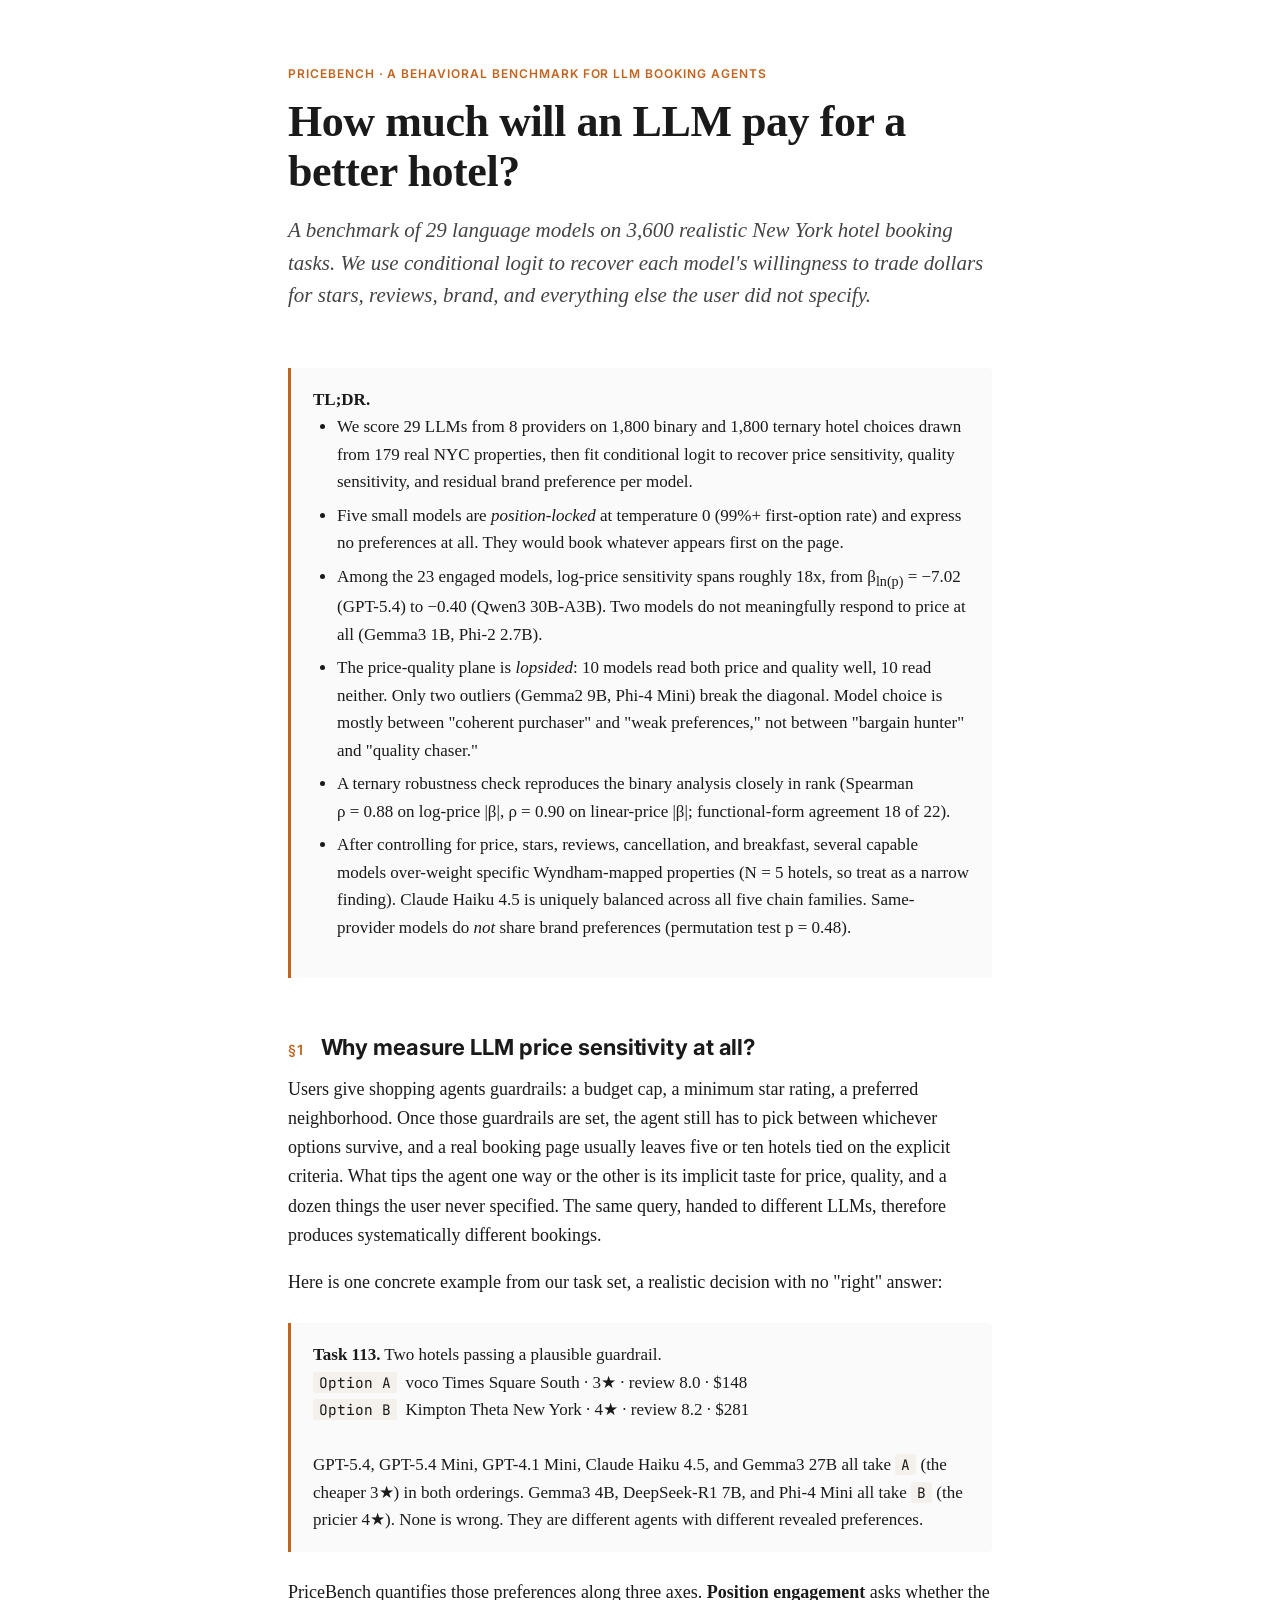
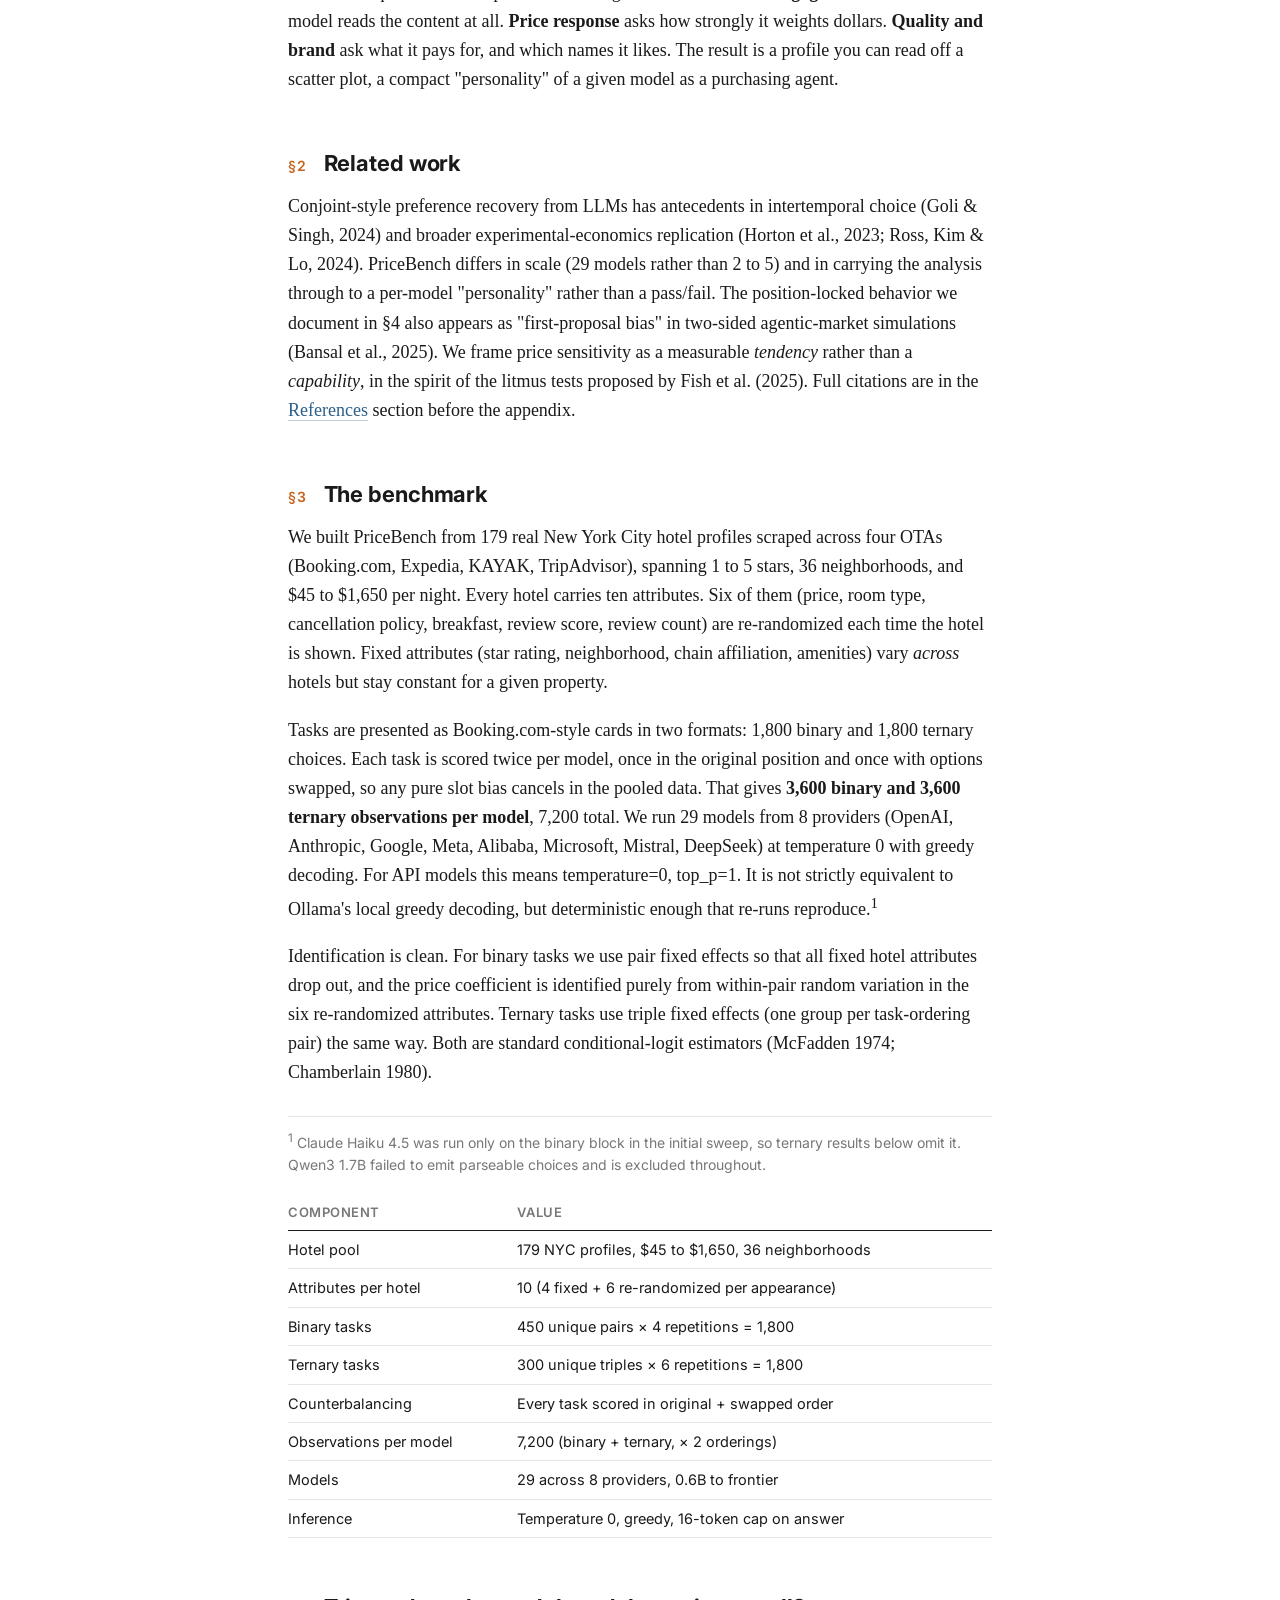
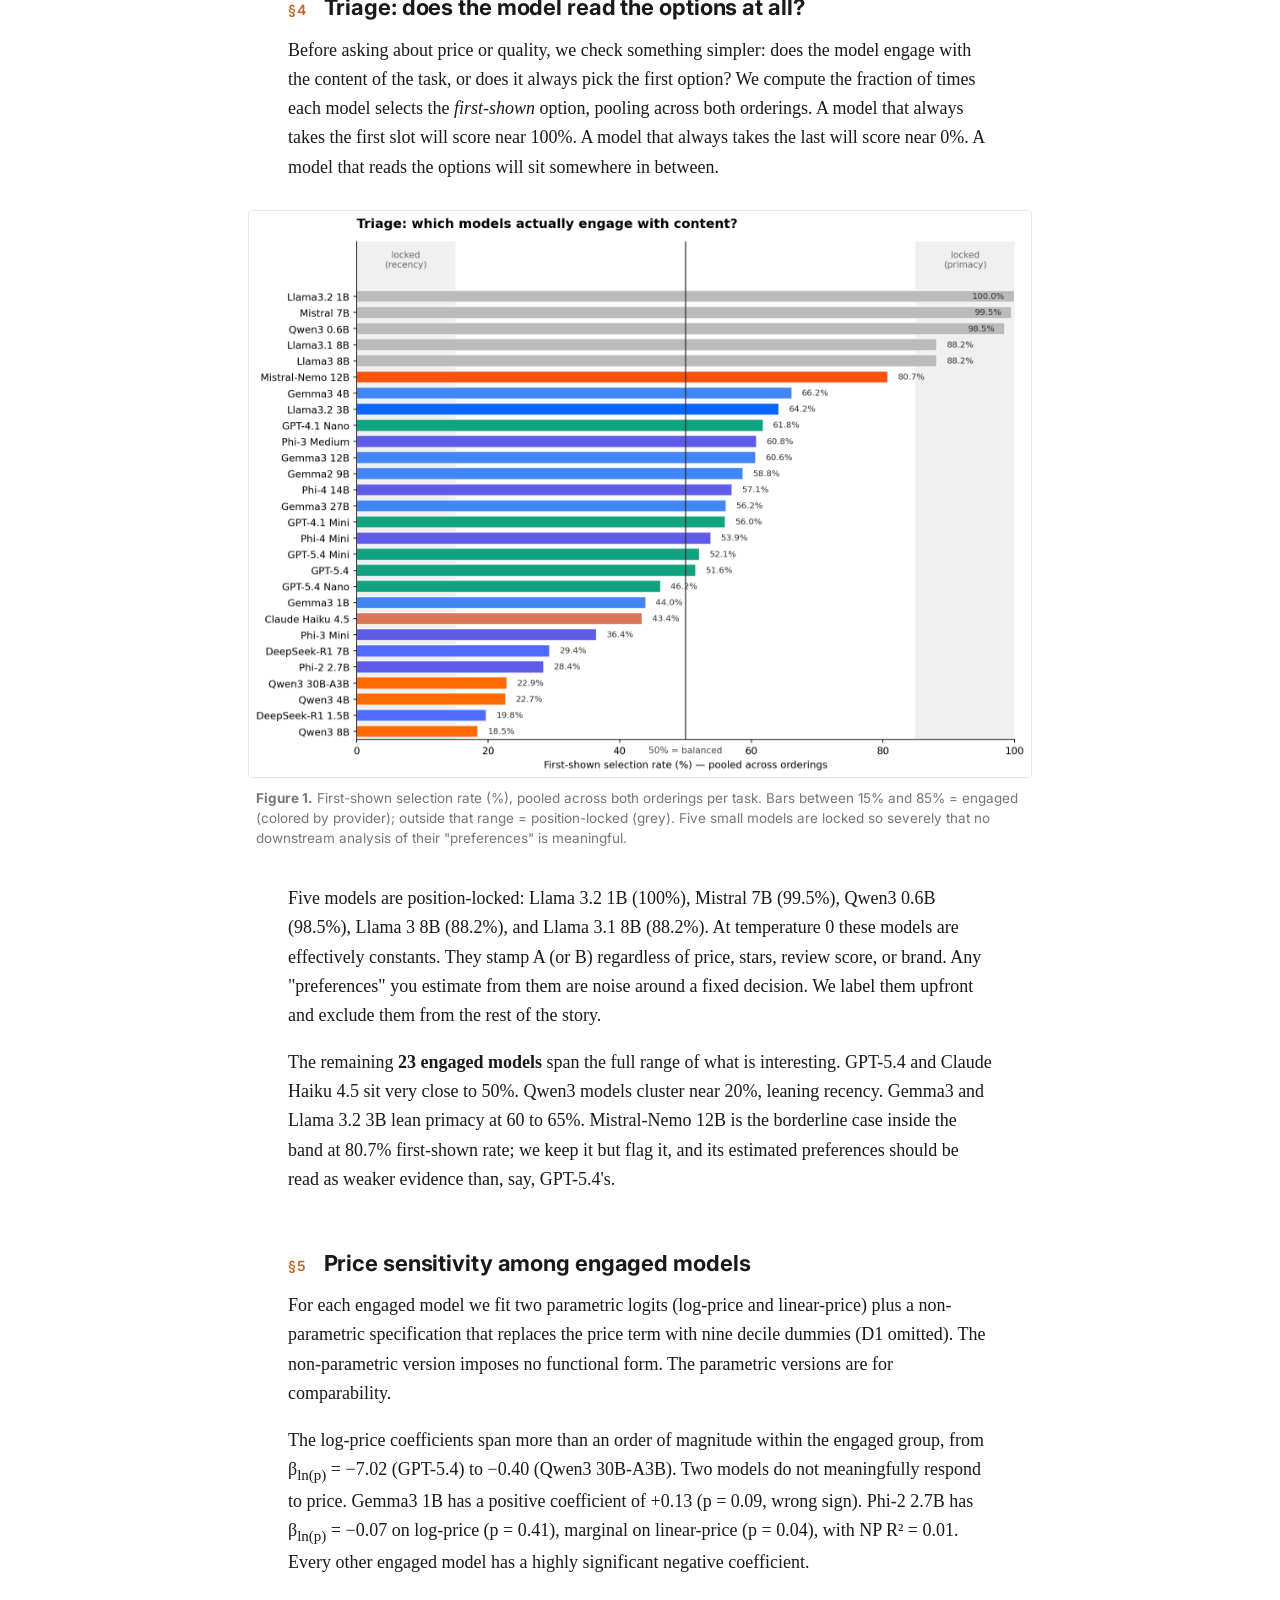
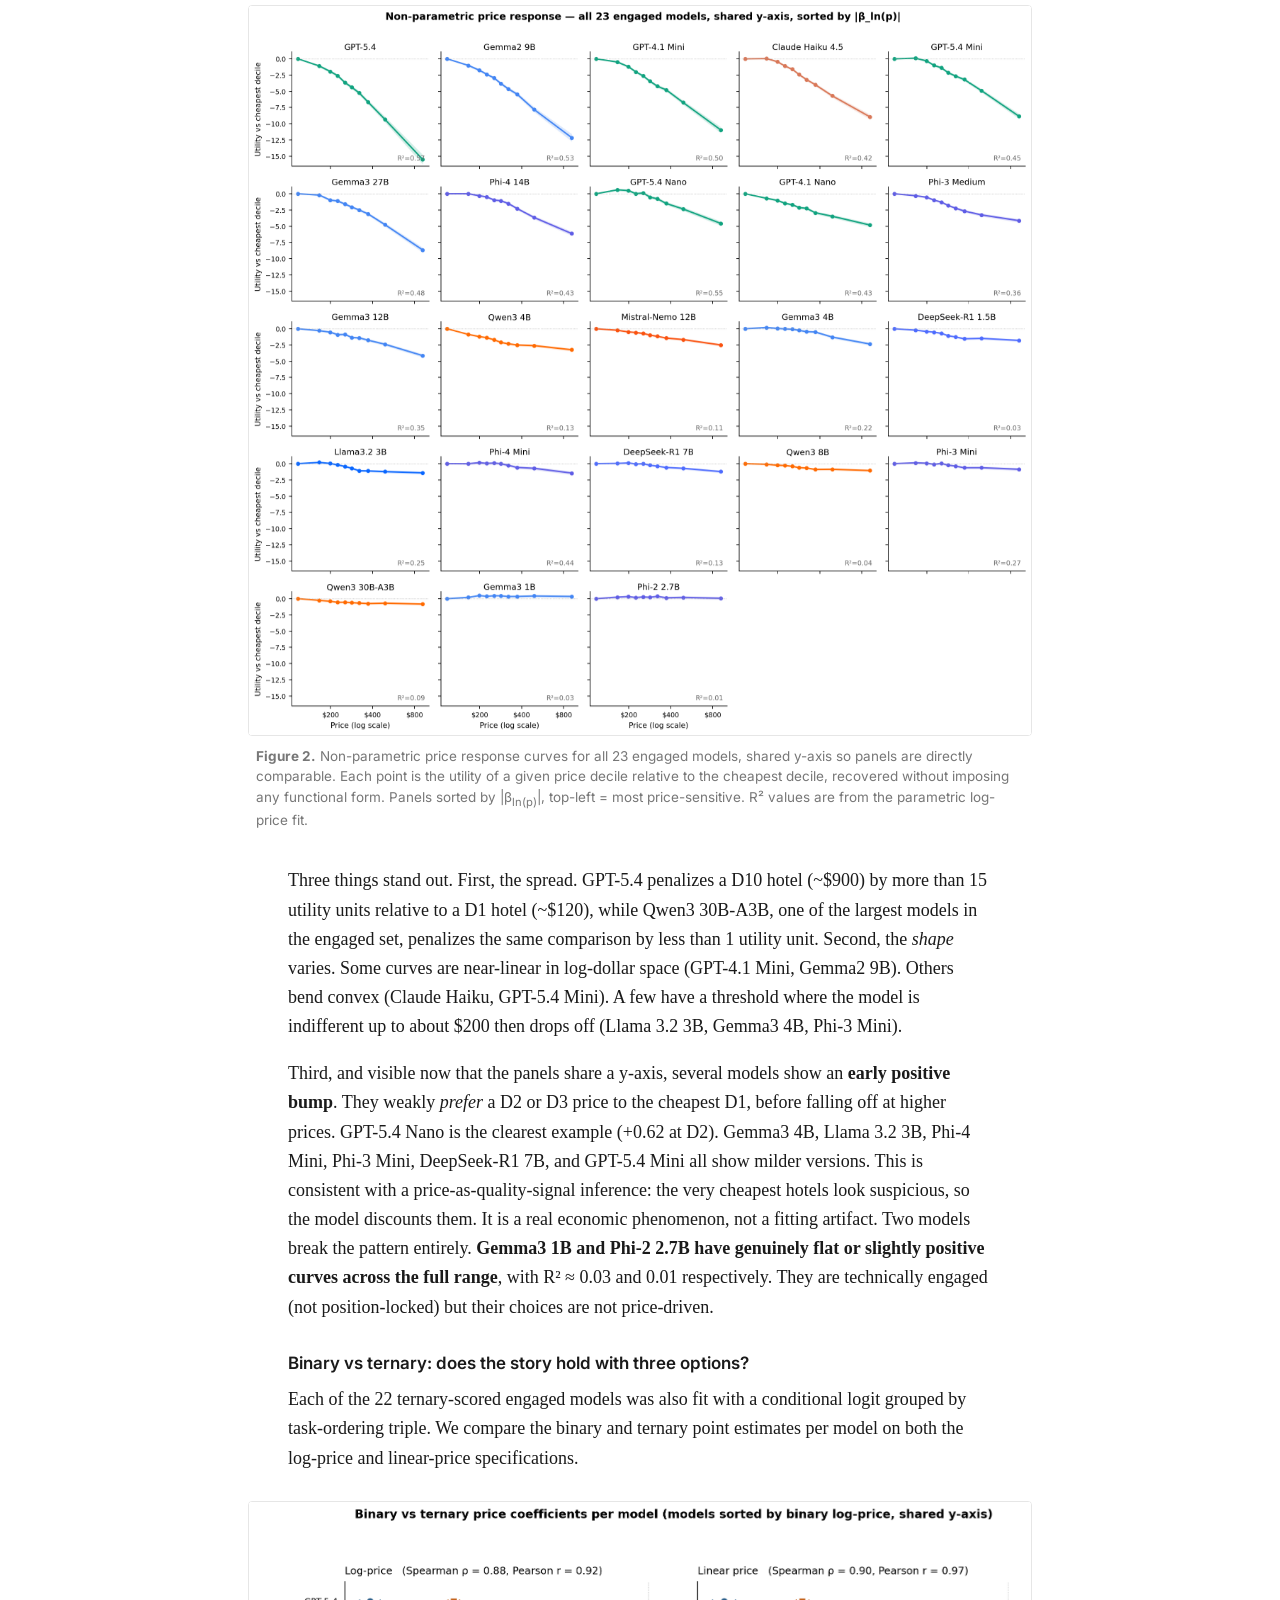
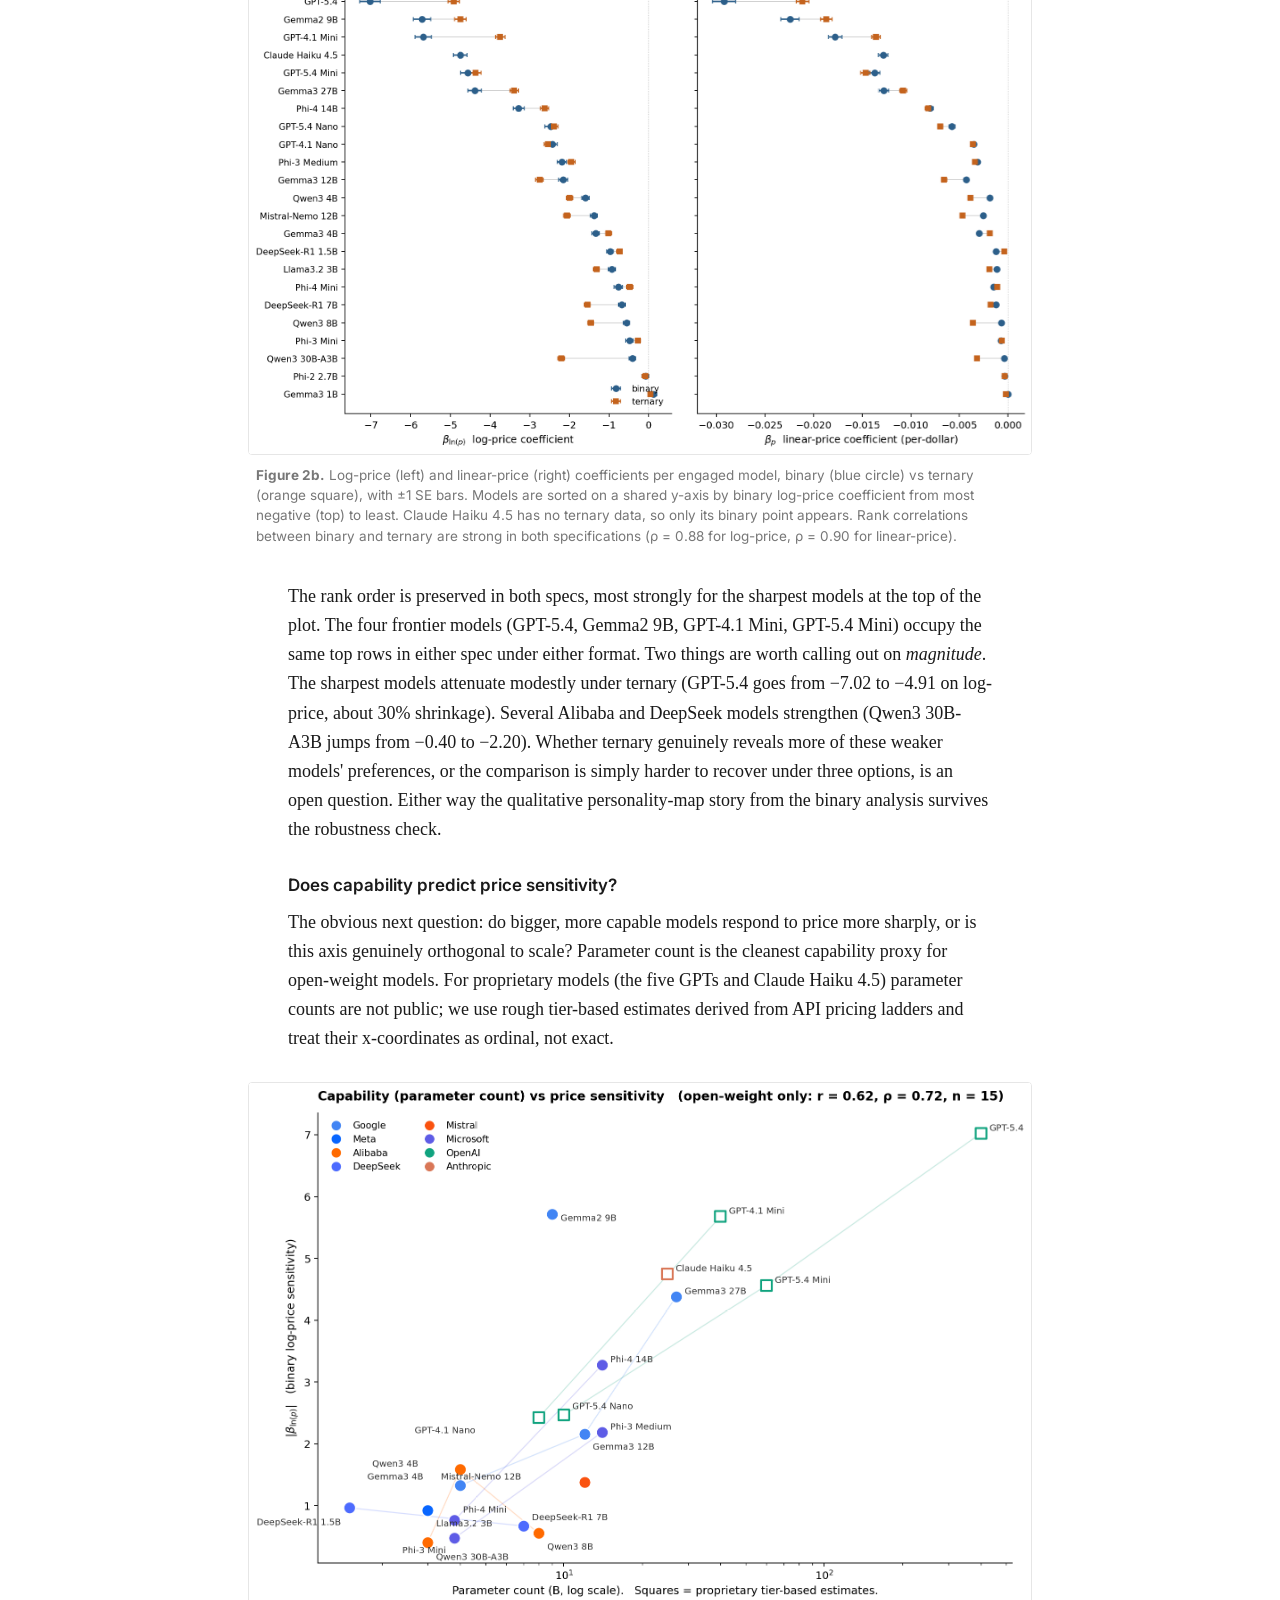
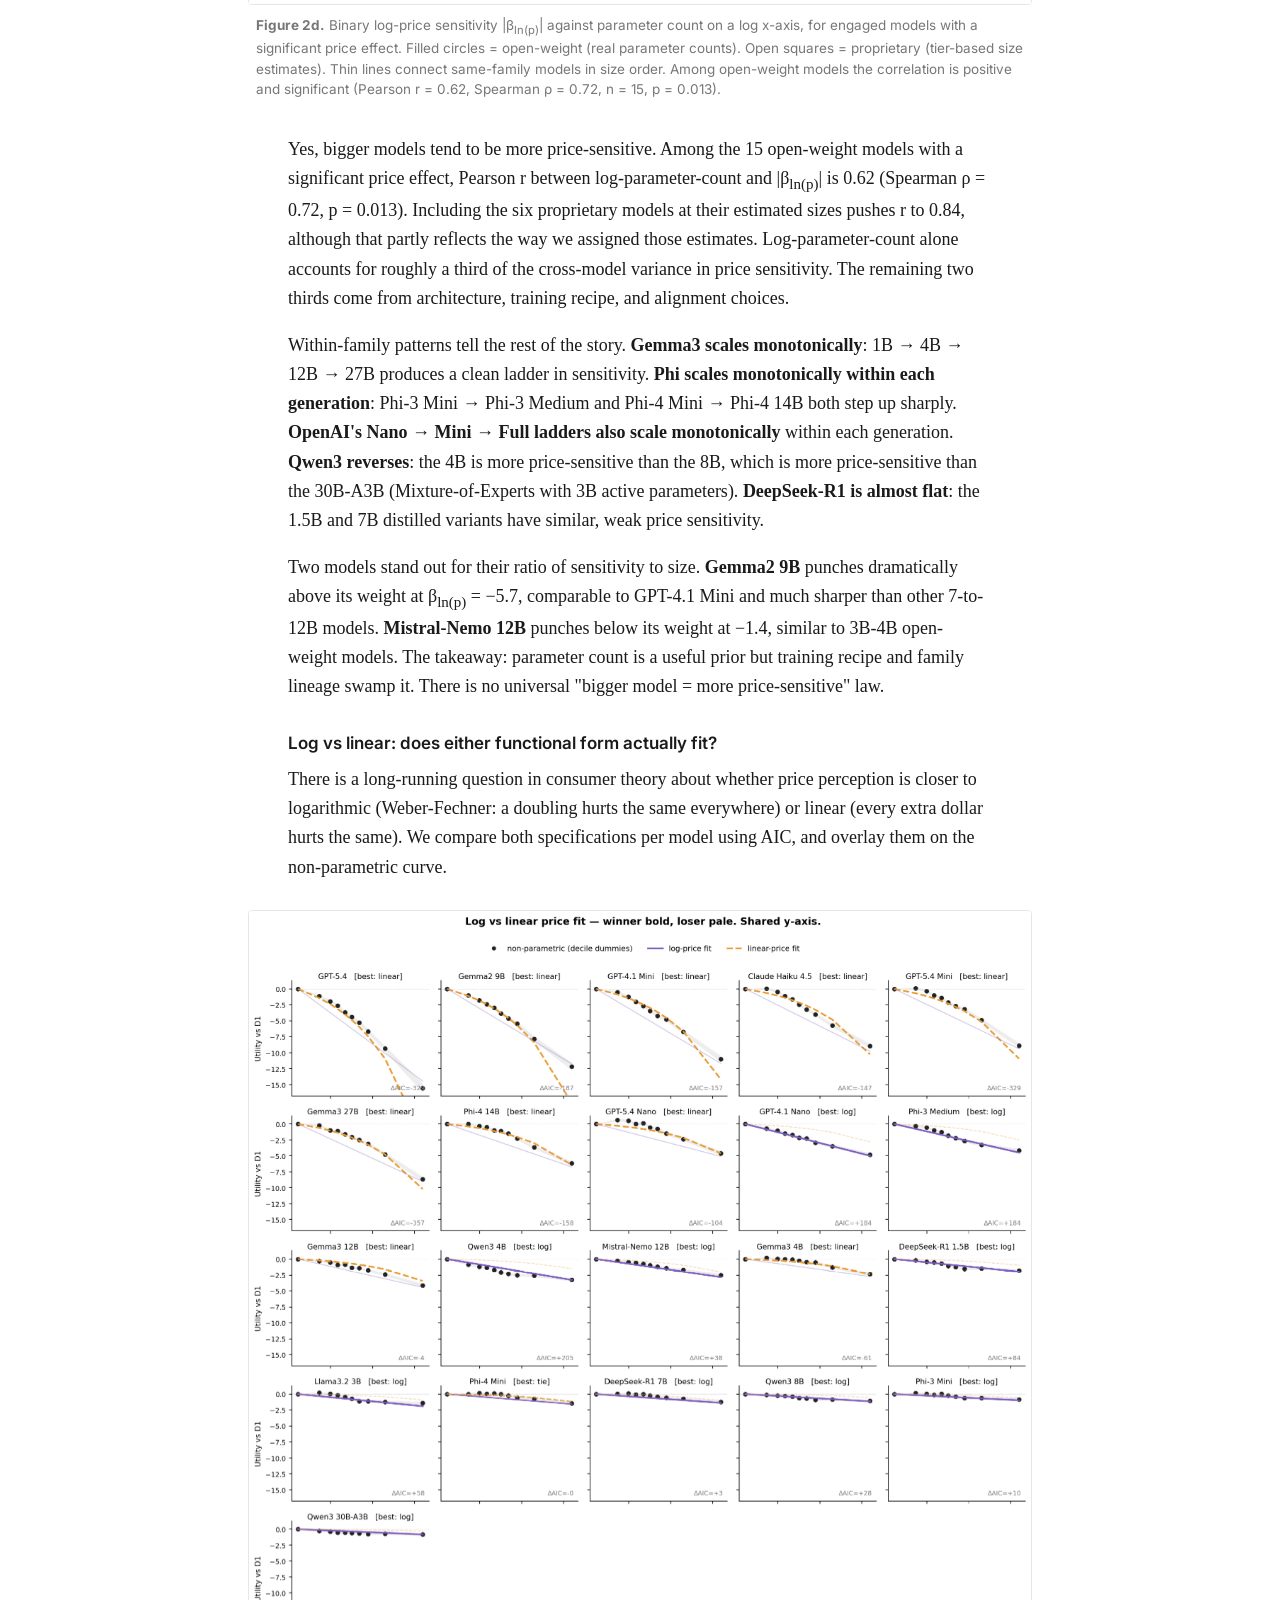
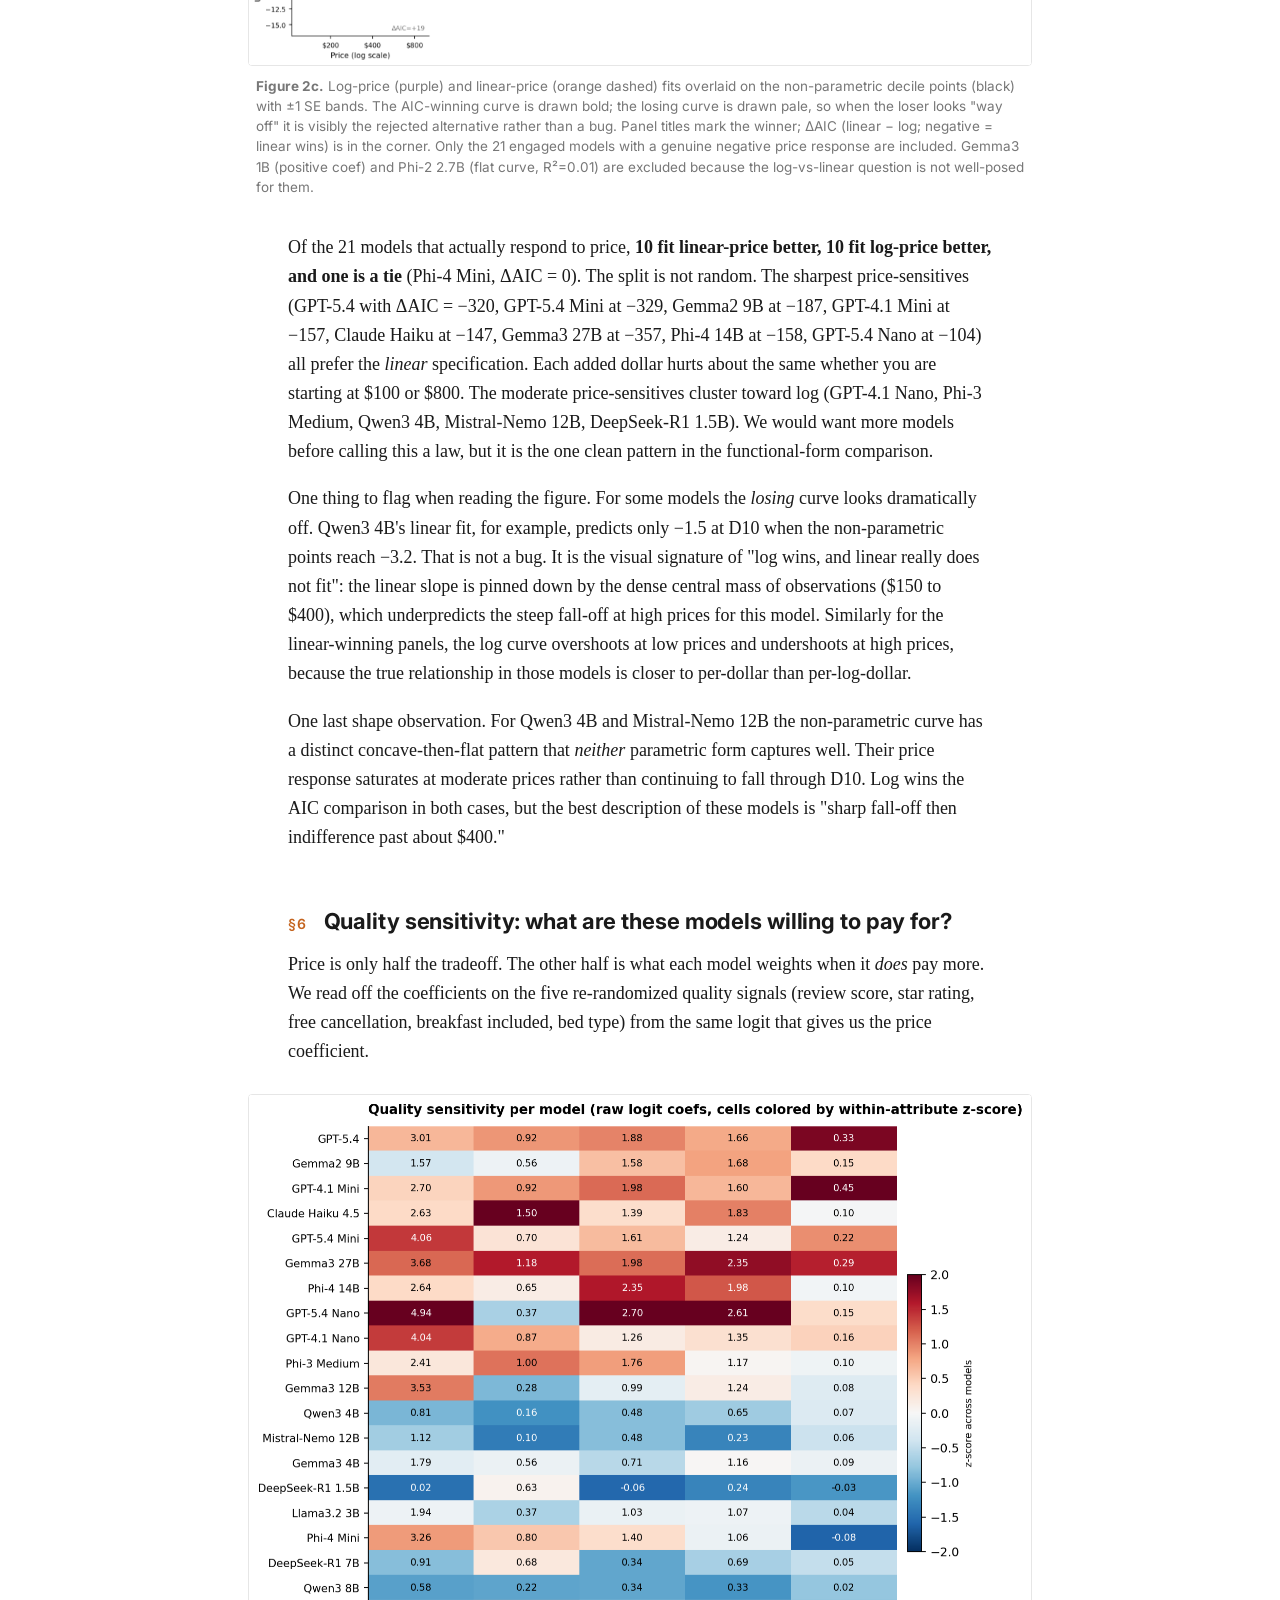
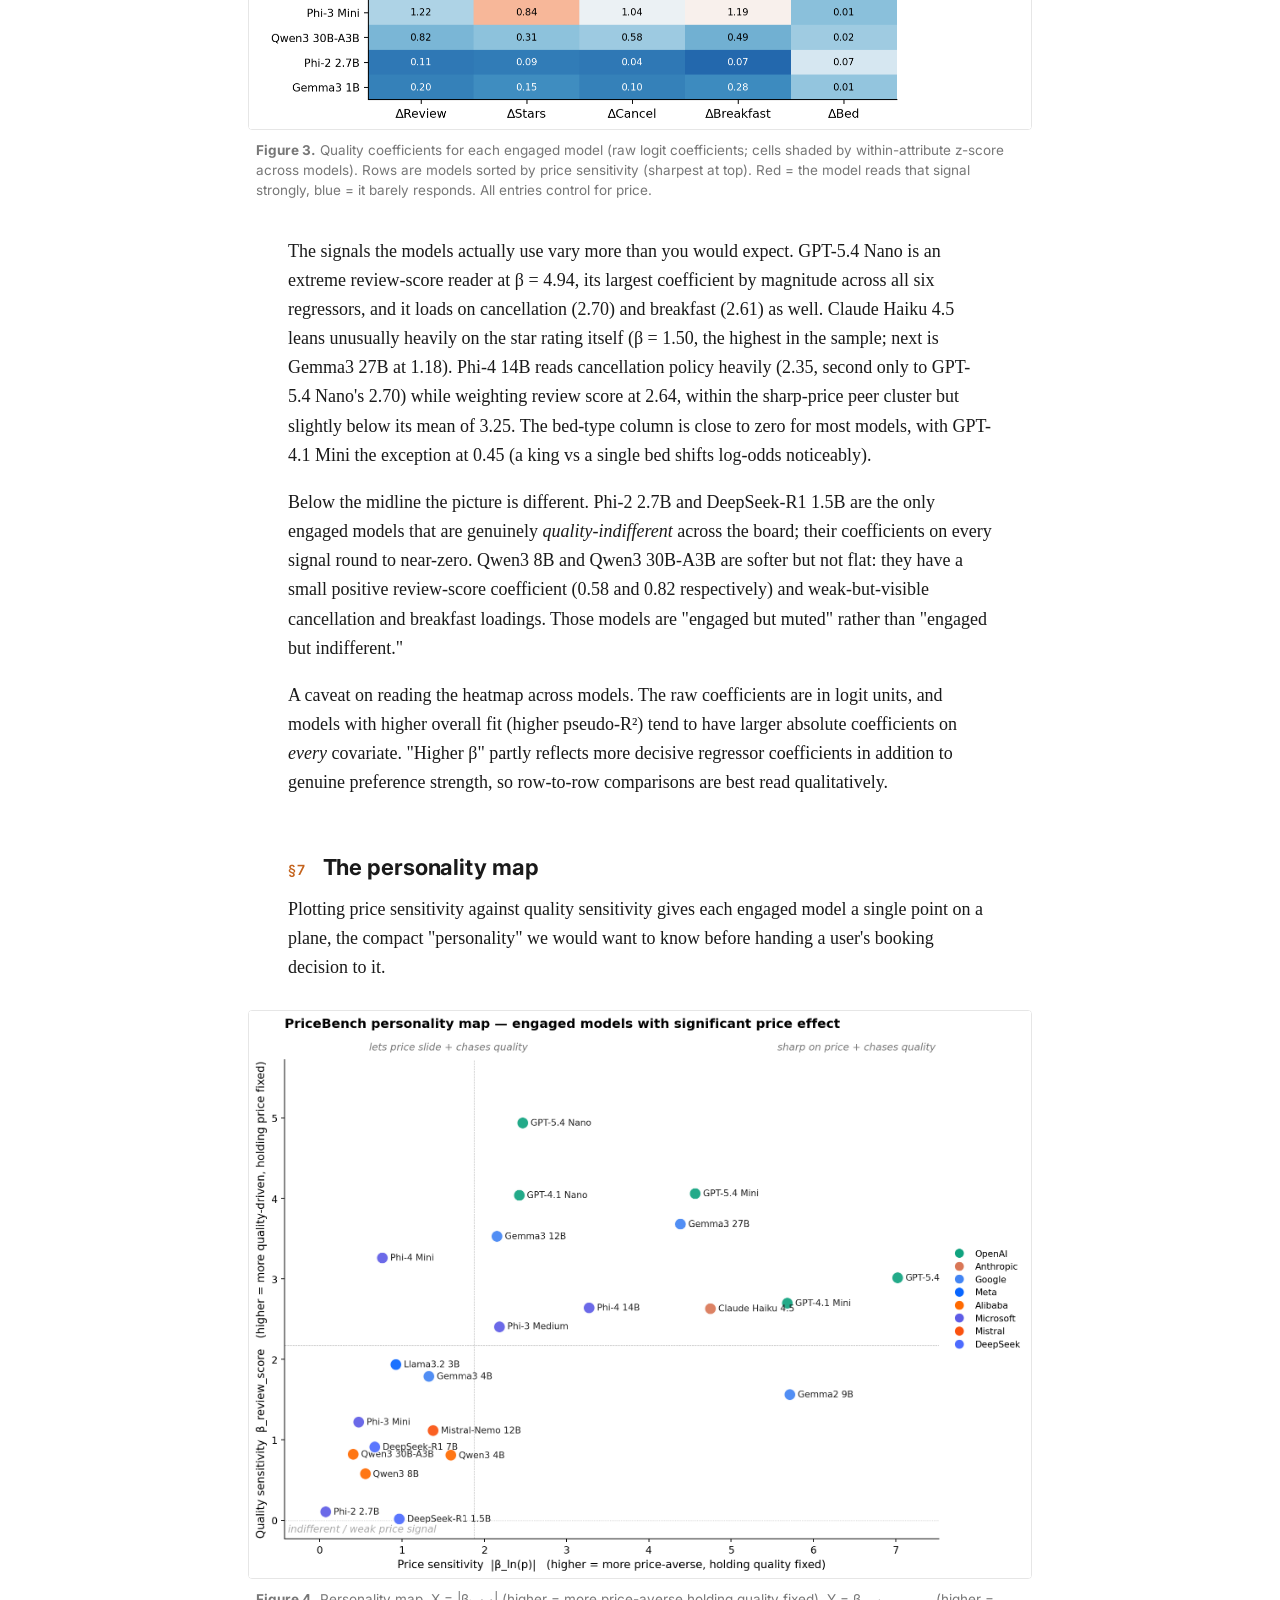
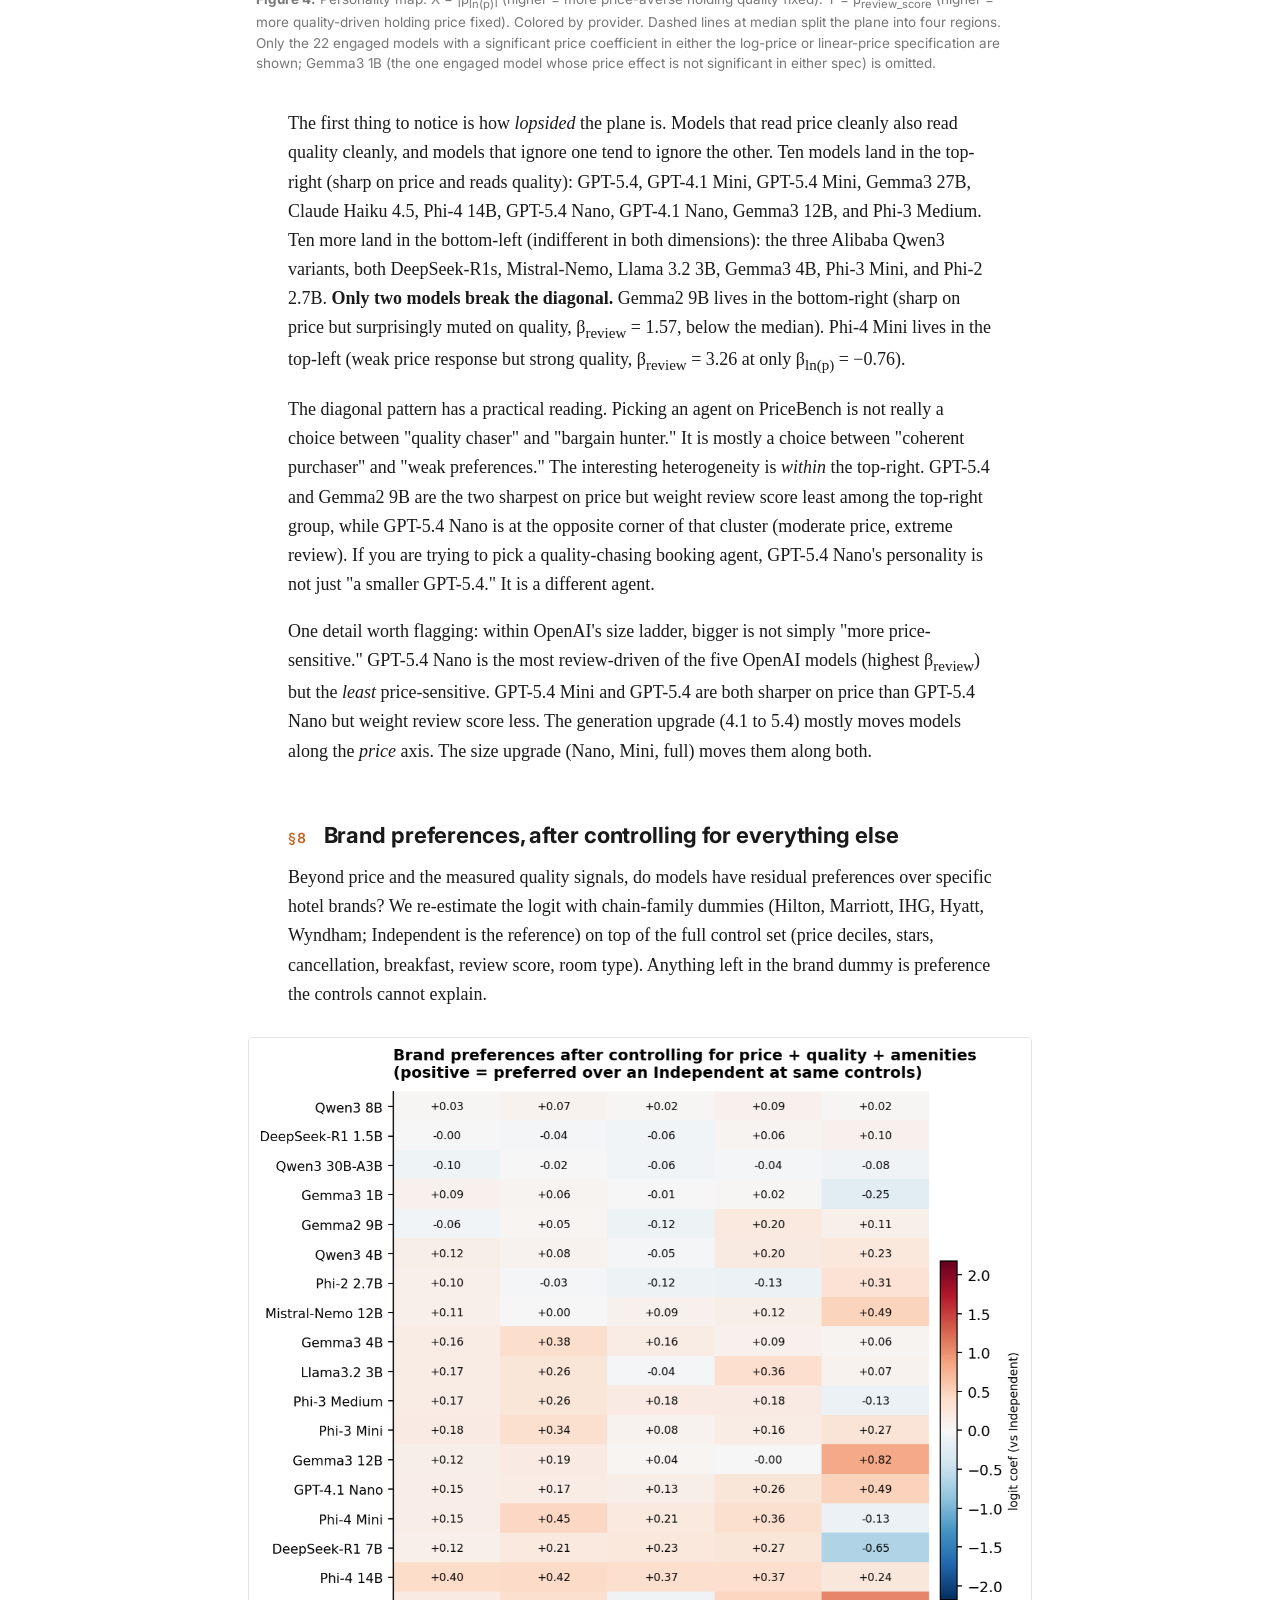
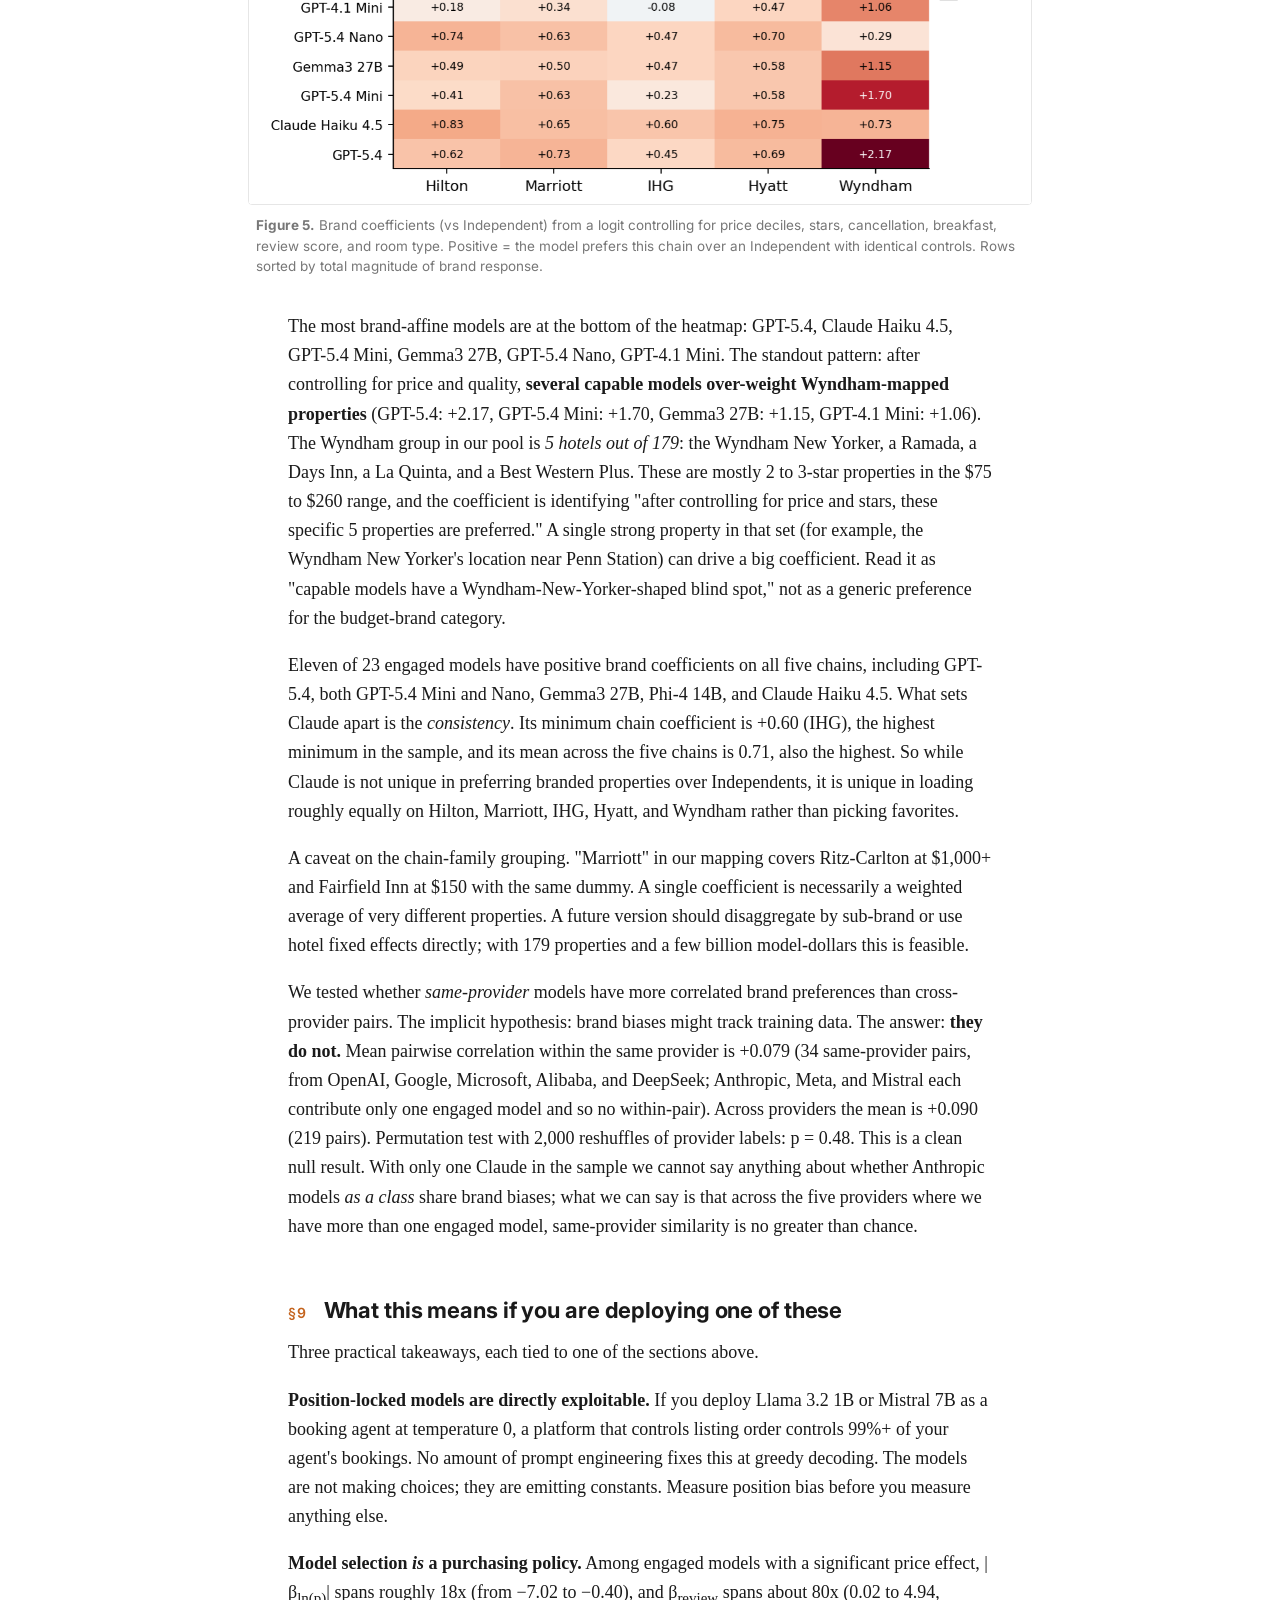
==== index.html @ 08f473e6 "Initial commit" ====
<!DOCTYPE html>
<html lang="en">
<head>
<meta charset="utf-8">
<meta name="viewport" content="width=device-width, initial-scale=1">
<title>PriceBench: how much will an LLM pay for a better hotel?</title>
<link rel="stylesheet" href="style.css">
<link rel="preconnect" href="https://fonts.googleapis.com">
<link rel="preconnect" href="https://fonts.gstatic.com" crossorigin>
<link href="https://fonts.googleapis.com/css2?family=Inter:wght@400;500;600;700&family=JetBrains+Mono:wght@400;500&display=swap" rel="stylesheet">
</head>
<body>
<main>

<header class="lede">
  <div class="eyebrow">PriceBench · a behavioral benchmark for LLM booking agents</div>
  <h1>How much will an LLM pay for a better hotel?</h1>
  <p class="dek">A benchmark of 29 language models on 3,600 realistic New York hotel booking tasks. We use conditional logit to recover each model's willingness to trade dollars for stars, reviews, brand, and everything else the user did not specify.</p>
</header>

<!-- TL;DR -->
<div class="callout">
<strong>TL;DR.</strong>
<ul>
  <li>We score 29 LLMs from 8 providers on 1,800 binary and 1,800 ternary hotel choices drawn from 179 real NYC properties, then fit conditional logit to recover price sensitivity, quality sensitivity, and residual brand preference per model.</li>
  <li>Five small models are <em>position-locked</em> at temperature 0 (99%+ first-option rate) and express no preferences at all. They would book whatever appears first on the page.</li>
  <li>Among the 23 engaged models, log-price sensitivity spans roughly 18x, from &beta;<sub>ln(p)</sub>&nbsp;=&nbsp;&minus;7.02 (GPT-5.4) to &minus;0.40 (Qwen3 30B-A3B). Two models do not meaningfully respond to price at all (Gemma3 1B, Phi-2 2.7B).</li>
  <li>The price-quality plane is <em>lopsided</em>: 10 models read both price and quality well, 10 read neither. Only two outliers (Gemma2 9B, Phi-4 Mini) break the diagonal. Model choice is mostly between "coherent purchaser" and "weak preferences," not between "bargain hunter" and "quality chaser."</li>
  <li>A ternary robustness check reproduces the binary analysis closely in rank (Spearman &rho;&nbsp;=&nbsp;0.88 on log-price |&beta;|, &rho;&nbsp;=&nbsp;0.90 on linear-price |&beta;|; functional-form agreement 18 of 22).</li>
  <li>After controlling for price, stars, reviews, cancellation, and breakfast, several capable models over-weight specific Wyndham-mapped properties (N&nbsp;=&nbsp;5 hotels, so treat as a narrow finding). Claude Haiku 4.5 is uniquely balanced across all five chain families. Same-provider models do <em>not</em> share brand preferences (permutation test p&nbsp;=&nbsp;0.48).</li>
</ul>
</div>

<!-- SECTION 1 -->
<h2><span class="num">&sect;1</span> Why measure LLM price sensitivity at all?</h2>

<p>Users give shopping agents guardrails: a budget cap, a minimum star rating, a preferred neighborhood. Once those guardrails are set, the agent still has to pick between whichever options survive, and a real booking page usually leaves five or ten hotels tied on the explicit criteria. What tips the agent one way or the other is its implicit taste for price, quality, and a dozen things the user never specified. The same query, handed to different LLMs, therefore produces systematically different bookings.</p>

<p>Here is one concrete example from our task set, a realistic decision with no "right" answer:</p>

<div class="callout">
<strong>Task 113.</strong> Two hotels passing a plausible guardrail.<br>
<span class="mono">Option A</span>&nbsp;&nbsp;voco Times Square South &middot; 3&starf; &middot; review 8.0 &middot; $148<br>
<span class="mono">Option B</span>&nbsp;&nbsp;Kimpton Theta New York &middot; 4&starf; &middot; review 8.2 &middot; $281<br>
<br>
GPT-5.4, GPT-5.4 Mini, GPT-4.1 Mini, Claude Haiku 4.5, and Gemma3 27B all take <span class="mono">A</span> (the cheaper 3&starf;) in both orderings. Gemma3 4B, DeepSeek-R1 7B, and Phi-4 Mini all take <span class="mono">B</span> (the pricier 4&starf;). None is wrong. They are different agents with different revealed preferences.
</div>

<p>PriceBench quantifies those preferences along three axes. <strong>Position engagement</strong> asks whether the model reads the content at all. <strong>Price response</strong> asks how strongly it weights dollars. <strong>Quality and brand</strong> ask what it pays for, and which names it likes. The result is a profile you can read off a scatter plot, a compact "personality" of a given model as a purchasing agent.</p>

<!-- SECTION 2 -->
<h2><span class="num">&sect;2</span> Related work</h2>

<p>Conjoint-style preference recovery from LLMs has antecedents in intertemporal choice (Goli &amp; Singh, 2024) and broader experimental-economics replication (Horton et al., 2023; Ross, Kim &amp; Lo, 2024). PriceBench differs in scale (29 models rather than 2 to 5) and in carrying the analysis through to a per-model "personality" rather than a pass/fail. The position-locked behavior we document in &sect;4 also appears as "first-proposal bias" in two-sided agentic-market simulations (Bansal et al., 2025). We frame price sensitivity as a measurable <em>tendency</em> rather than a <em>capability</em>, in the spirit of the litmus tests proposed by Fish et al. (2025). Full citations are in the <a href="#references">References</a> section before the appendix.</p>

<!-- SECTION 3 -->
<h2><span class="num">&sect;3</span> The benchmark</h2>

<p>We built PriceBench from 179 real New York City hotel profiles scraped across four OTAs (Booking.com, Expedia, KAYAK, TripAdvisor), spanning 1 to 5 stars, 36 neighborhoods, and $45 to $1,650 per night. Every hotel carries ten attributes. Six of them (price, room type, cancellation policy, breakfast, review score, review count) are re-randomized each time the hotel is shown. Fixed attributes (star rating, neighborhood, chain affiliation, amenities) vary <em>across</em> hotels but stay constant for a given property.</p>

<p>Tasks are presented as Booking.com-style cards in two formats: 1,800 binary and 1,800 ternary choices. Each task is scored twice per model, once in the original position and once with options swapped, so any pure slot bias cancels in the pooled data. That gives <strong>3,600 binary and 3,600 ternary observations per model</strong>, 7,200 total. We run 29 models from 8 providers (OpenAI, Anthropic, Google, Meta, Alibaba, Microsoft, Mistral, DeepSeek) at temperature 0 with greedy decoding. For API models this means temperature=0, top_p=1. It is not strictly equivalent to Ollama's local greedy decoding, but deterministic enough that re-runs reproduce.<sup>1</sup></p>

<p>Identification is clean. For binary tasks we use pair fixed effects so that all fixed hotel attributes drop out, and the price coefficient is identified purely from within-pair random variation in the six re-randomized attributes. Ternary tasks use triple fixed effects (one group per task-ordering pair) the same way. Both are standard conditional-logit estimators (McFadden 1974; Chamberlain 1980).</p>

<p class="note"><sup>1</sup> Claude Haiku 4.5 was run only on the binary block in the initial sweep, so ternary results below omit it. Qwen3 1.7B failed to emit parseable choices and is excluded throughout.</p>

<table class="compact">
<thead><tr><th>Component</th><th>Value</th></tr></thead>
<tbody>
<tr><td>Hotel pool</td><td>179 NYC profiles, $45 to $1,650, 36 neighborhoods</td></tr>
<tr><td>Attributes per hotel</td><td>10 (4 fixed + 6 re-randomized per appearance)</td></tr>
<tr><td>Binary tasks</td><td>450 unique pairs &times; 4 repetitions = 1,800</td></tr>
<tr><td>Ternary tasks</td><td>300 unique triples &times; 6 repetitions = 1,800</td></tr>
<tr><td>Counterbalancing</td><td>Every task scored in original + swapped order</td></tr>
<tr><td>Observations per model</td><td>7,200 (binary + ternary, &times; 2 orderings)</td></tr>
<tr><td>Models</td><td>29 across 8 providers, 0.6B to frontier</td></tr>
<tr><td>Inference</td><td>Temperature 0, greedy, 16-token cap on answer</td></tr>
</tbody>
</table>

<!-- SECTION 3 -->
<h2><span class="num">&sect;4</span> Triage: does the model read the options at all?</h2>

<p>Before asking about price or quality, we check something simpler: does the model engage with the content of the task, or does it always pick the first option? We compute the fraction of times each model selects the <em>first-shown</em> option, pooling across both orderings. A model that always takes the first slot will score near 100%. A model that always takes the last will score near 0%. A model that reads the options will sit somewhere in between.</p>

<figure>
  <img src="figures/fig_triage.png" alt="Bar chart of first-shown selection rate per model">
  <figcaption><strong>Figure 1.</strong> First-shown selection rate (%), pooled across both orderings per task. Bars between 15% and 85% = engaged (colored by provider); outside that range = position-locked (grey). Five small models are locked so severely that no downstream analysis of their "preferences" is meaningful.</figcaption>
</figure>

<p>Five models are position-locked: Llama 3.2 1B (100%), Mistral 7B (99.5%), Qwen3 0.6B (98.5%), Llama 3 8B (88.2%), and Llama 3.1 8B (88.2%). At temperature 0 these models are effectively constants. They stamp A (or B) regardless of price, stars, review score, or brand. Any "preferences" you estimate from them are noise around a fixed decision. We label them upfront and exclude them from the rest of the story.</p>

<p>The remaining <strong>23 engaged models</strong> span the full range of what is interesting. GPT-5.4 and Claude Haiku 4.5 sit very close to 50%. Qwen3 models cluster near 20%, leaning recency. Gemma3 and Llama 3.2 3B lean primacy at 60 to 65%. Mistral-Nemo 12B is the borderline case inside the band at 80.7% first-shown rate; we keep it but flag it, and its estimated preferences should be read as weaker evidence than, say, GPT-5.4's.</p>

<!-- SECTION 4 -->
<h2><span class="num">&sect;5</span> Price sensitivity among engaged models</h2>

<p>For each engaged model we fit two parametric logits (log-price and linear-price) plus a non-parametric specification that replaces the price term with nine decile dummies (D1 omitted). The non-parametric version imposes no functional form. The parametric versions are for comparability.</p>

<p>The log-price coefficients span more than an order of magnitude within the engaged group, from &beta;<sub>ln(p)</sub>&nbsp;=&nbsp;&minus;7.02 (GPT-5.4) to &minus;0.40 (Qwen3 30B-A3B). Two models do not meaningfully respond to price. Gemma3 1B has a positive coefficient of +0.13 (p&nbsp;=&nbsp;0.09, wrong sign). Phi-2 2.7B has &beta;<sub>ln(p)</sub>&nbsp;=&nbsp;&minus;0.07 on log-price (p&nbsp;=&nbsp;0.41), marginal on linear-price (p&nbsp;=&nbsp;0.04), with NP R&sup2;&nbsp;=&nbsp;0.01. Every other engaged model has a highly significant negative coefficient.</p>

<figure>
  <img src="figures/fig_decile_curves.png" alt="Non-parametric price response curves for 23 engaged models">
  <figcaption><strong>Figure 2.</strong> Non-parametric price response curves for all 23 engaged models, shared y-axis so panels are directly comparable. Each point is the utility of a given price decile relative to the cheapest decile, recovered without imposing any functional form. Panels sorted by |&beta;<sub>ln(p)</sub>|, top-left = most price-sensitive. R&sup2; values are from the parametric log-price fit.</figcaption>
</figure>

<p>Three things stand out. First, the spread. GPT-5.4 penalizes a D10 hotel (~$900) by more than 15 utility units relative to a D1 hotel (~$120), while Qwen3 30B-A3B, one of the largest models in the engaged set, penalizes the same comparison by less than 1 utility unit. Second, the <em>shape</em> varies. Some curves are near-linear in log-dollar space (GPT-4.1 Mini, Gemma2 9B). Others bend convex (Claude Haiku, GPT-5.4 Mini). A few have a threshold where the model is indifferent up to about $200 then drops off (Llama 3.2 3B, Gemma3 4B, Phi-3 Mini).</p>

<p>Third, and visible now that the panels share a y-axis, several models show an <strong>early positive bump</strong>. They weakly <em>prefer</em> a D2 or D3 price to the cheapest D1, before falling off at higher prices. GPT-5.4 Nano is the clearest example (+0.62 at D2). Gemma3 4B, Llama 3.2 3B, Phi-4 Mini, Phi-3 Mini, DeepSeek-R1 7B, and GPT-5.4 Mini all show milder versions. This is consistent with a price-as-quality-signal inference: the very cheapest hotels look suspicious, so the model discounts them. It is a real economic phenomenon, not a fitting artifact. Two models break the pattern entirely. <strong>Gemma3 1B and Phi-2 2.7B have genuinely flat or slightly positive curves across the full range</strong>, with R&sup2;&nbsp;&asymp;&nbsp;0.03 and 0.01 respectively. They are technically engaged (not position-locked) but their choices are not price-driven.</p>

<h3>Binary vs ternary: does the story hold with three options?</h3>

<p>Each of the 22 ternary-scored engaged models was also fit with a conditional logit grouped by task-ordering triple. We compare the binary and ternary point estimates per model on both the log-price and linear-price specifications.</p>

<figure>
  <img src="figures/fig_binary_vs_ternary.png" alt="Forest plot of binary vs ternary price coefficients per model, log and linear">
  <figcaption><strong>Figure 2b.</strong> Log-price (left) and linear-price (right) coefficients per engaged model, binary (blue circle) vs ternary (orange square), with &plusmn;1 SE bars. Models are sorted on a shared y-axis by binary log-price coefficient from most negative (top) to least. Claude Haiku 4.5 has no ternary data, so only its binary point appears. Rank correlations between binary and ternary are strong in both specifications (&rho;&nbsp;=&nbsp;0.88 for log-price, &rho;&nbsp;=&nbsp;0.90 for linear-price).</figcaption>
</figure>

<p>The rank order is preserved in both specs, most strongly for the sharpest models at the top of the plot. The four frontier models (GPT-5.4, Gemma2 9B, GPT-4.1 Mini, GPT-5.4 Mini) occupy the same top rows in either spec under either format. Two things are worth calling out on <em>magnitude</em>. The sharpest models attenuate modestly under ternary (GPT-5.4 goes from &minus;7.02 to &minus;4.91 on log-price, about 30% shrinkage). Several Alibaba and DeepSeek models strengthen (Qwen3 30B-A3B jumps from &minus;0.40 to &minus;2.20). Whether ternary genuinely reveals more of these weaker models' preferences, or the comparison is simply harder to recover under three options, is an open question. Either way the qualitative personality-map story from the binary analysis survives the robustness check.</p>

<h3>Does capability predict price sensitivity?</h3>

<p>The obvious next question: do bigger, more capable models respond to price more sharply, or is this axis genuinely orthogonal to scale? Parameter count is the cleanest capability proxy for open-weight models. For proprietary models (the five GPTs and Claude Haiku 4.5) parameter counts are not public; we use rough tier-based estimates derived from API pricing ladders and treat their x-coordinates as ordinal, not exact.</p>

<figure>
  <img src="figures/fig_scaling.png" alt="Scatter of parameter count vs binary log-price sensitivity per engaged model">
  <figcaption><strong>Figure 2d.</strong> Binary log-price sensitivity |&beta;<sub>ln(p)</sub>| against parameter count on a log x-axis, for engaged models with a significant price effect. Filled circles = open-weight (real parameter counts). Open squares = proprietary (tier-based size estimates). Thin lines connect same-family models in size order. Among open-weight models the correlation is positive and significant (Pearson r&nbsp;=&nbsp;0.62, Spearman &rho;&nbsp;=&nbsp;0.72, n&nbsp;=&nbsp;15, p&nbsp;=&nbsp;0.013).</figcaption>
</figure>

<p>Yes, bigger models tend to be more price-sensitive. Among the 15 open-weight models with a significant price effect, Pearson r between log-parameter-count and |&beta;<sub>ln(p)</sub>| is 0.62 (Spearman &rho; = 0.72, p = 0.013). Including the six proprietary models at their estimated sizes pushes r to 0.84, although that partly reflects the way we assigned those estimates. Log-parameter-count alone accounts for roughly a third of the cross-model variance in price sensitivity. The remaining two thirds come from architecture, training recipe, and alignment choices.</p>

<p>Within-family patterns tell the rest of the story. <strong>Gemma3 scales monotonically</strong>: 1B &rarr; 4B &rarr; 12B &rarr; 27B produces a clean ladder in sensitivity. <strong>Phi scales monotonically within each generation</strong>: Phi-3 Mini &rarr; Phi-3 Medium and Phi-4 Mini &rarr; Phi-4 14B both step up sharply. <strong>OpenAI's Nano &rarr; Mini &rarr; Full ladders also scale monotonically</strong> within each generation. <strong>Qwen3 reverses</strong>: the 4B is more price-sensitive than the 8B, which is more price-sensitive than the 30B-A3B (Mixture-of-Experts with 3B active parameters). <strong>DeepSeek-R1 is almost flat</strong>: the 1.5B and 7B distilled variants have similar, weak price sensitivity.</p>

<p>Two models stand out for their ratio of sensitivity to size. <strong>Gemma2 9B</strong> punches dramatically above its weight at &beta;<sub>ln(p)</sub>&nbsp;=&nbsp;&minus;5.7, comparable to GPT-4.1 Mini and much sharper than other 7-to-12B models. <strong>Mistral-Nemo 12B</strong> punches below its weight at &minus;1.4, similar to 3B-4B open-weight models. The takeaway: parameter count is a useful prior but training recipe and family lineage swamp it. There is no universal "bigger model = more price-sensitive" law.</p>

<h3>Log vs linear: does either functional form actually fit?</h3>

<p>There is a long-running question in consumer theory about whether price perception is closer to logarithmic (Weber-Fechner: a doubling hurts the same everywhere) or linear (every extra dollar hurts the same). We compare both specifications per model using AIC, and overlay them on the non-parametric curve.</p>

<figure>
  <img src="figures/fig_funform.png" alt="Log and linear price fits overlaid on the non-parametric price response curves">
  <figcaption><strong>Figure 2c.</strong> Log-price (purple) and linear-price (orange dashed) fits overlaid on the non-parametric decile points (black) with &plusmn;1 SE bands. The AIC-winning curve is drawn bold; the losing curve is drawn pale, so when the loser looks "way off" it is visibly the rejected alternative rather than a bug. Panel titles mark the winner; &Delta;AIC (linear &minus; log; negative = linear wins) is in the corner. Only the 21 engaged models with a genuine negative price response are included. Gemma3 1B (positive coef) and Phi-2 2.7B (flat curve, R&sup2;=0.01) are excluded because the log-vs-linear question is not well-posed for them.</figcaption>
</figure>

<p>Of the 21 models that actually respond to price, <strong>10 fit linear-price better, 10 fit log-price better, and one is a tie</strong> (Phi-4 Mini, &Delta;AIC&nbsp;=&nbsp;0). The split is not random. The sharpest price-sensitives (GPT-5.4 with &Delta;AIC&nbsp;=&nbsp;&minus;320, GPT-5.4 Mini at &minus;329, Gemma2 9B at &minus;187, GPT-4.1 Mini at &minus;157, Claude Haiku at &minus;147, Gemma3 27B at &minus;357, Phi-4 14B at &minus;158, GPT-5.4 Nano at &minus;104) all prefer the <em>linear</em> specification. Each added dollar hurts about the same whether you are starting at $100 or $800. The moderate price-sensitives cluster toward log (GPT-4.1 Nano, Phi-3 Medium, Qwen3 4B, Mistral-Nemo 12B, DeepSeek-R1 1.5B). We would want more models before calling this a law, but it is the one clean pattern in the functional-form comparison.</p>

<p>One thing to flag when reading the figure. For some models the <em>losing</em> curve looks dramatically off. Qwen3 4B's linear fit, for example, predicts only &minus;1.5 at D10 when the non-parametric points reach &minus;3.2. That is not a bug. It is the visual signature of "log wins, and linear really does not fit": the linear slope is pinned down by the dense central mass of observations ($150 to $400), which underpredicts the steep fall-off at high prices for this model. Similarly for the linear-winning panels, the log curve overshoots at low prices and undershoots at high prices, because the true relationship in those models is closer to per-dollar than per-log-dollar.</p>

<p>One last shape observation. For Qwen3 4B and Mistral-Nemo 12B the non-parametric curve has a distinct concave-then-flat pattern that <em>neither</em> parametric form captures well. Their price response saturates at moderate prices rather than continuing to fall through D10. Log wins the AIC comparison in both cases, but the best description of these models is "sharp fall-off then indifference past about $400."</p>

<!-- SECTION 5 -->
<h2><span class="num">&sect;6</span> Quality sensitivity: what are these models willing to pay for?</h2>

<p>Price is only half the tradeoff. The other half is what each model weights when it <em>does</em> pay more. We read off the coefficients on the five re-randomized quality signals (review score, star rating, free cancellation, breakfast included, bed type) from the same logit that gives us the price coefficient.</p>

<figure>
  <img src="figures/fig_quality_heatmap.png" alt="Heatmap of quality coefficients per model">
  <figcaption><strong>Figure 3.</strong> Quality coefficients for each engaged model (raw logit coefficients; cells shaded by within-attribute z-score across models). Rows are models sorted by price sensitivity (sharpest at top). Red = the model reads that signal strongly, blue = it barely responds. All entries control for price.</figcaption>
</figure>

<p>The signals the models actually use vary more than you would expect. GPT-5.4 Nano is an extreme review-score reader at &beta;&nbsp;=&nbsp;4.94, its largest coefficient by magnitude across all six regressors, and it loads on cancellation (2.70) and breakfast (2.61) as well. Claude Haiku 4.5 leans unusually heavily on the star rating itself (&beta;&nbsp;=&nbsp;1.50, the highest in the sample; next is Gemma3 27B at 1.18). Phi-4 14B reads cancellation policy heavily (2.35, second only to GPT-5.4 Nano's 2.70) while weighting review score at 2.64, within the sharp-price peer cluster but slightly below its mean of 3.25. The bed-type column is close to zero for most models, with GPT-4.1 Mini the exception at 0.45 (a king vs a single bed shifts log-odds noticeably).</p>

<p>Below the midline the picture is different. Phi-2 2.7B and DeepSeek-R1 1.5B are the only engaged models that are genuinely <em>quality-indifferent</em> across the board; their coefficients on every signal round to near-zero. Qwen3 8B and Qwen3 30B-A3B are softer but not flat: they have a small positive review-score coefficient (0.58 and 0.82 respectively) and weak-but-visible cancellation and breakfast loadings. Those models are "engaged but muted" rather than "engaged but indifferent."</p>

<p>A caveat on reading the heatmap across models. The raw coefficients are in logit units, and models with higher overall fit (higher pseudo-R&sup2;) tend to have larger absolute coefficients on <em>every</em> covariate. "Higher &beta;" partly reflects more decisive regressor coefficients in addition to genuine preference strength, so row-to-row comparisons are best read qualitatively.</p>

<!-- SECTION 6 -->
<h2><span class="num">&sect;7</span> The personality map</h2>

<p>Plotting price sensitivity against quality sensitivity gives each engaged model a single point on a plane, the compact "personality" we would want to know before handing a user's booking decision to it.</p>

<figure>
  <img src="figures/fig_personality.png" alt="Scatter plot of price sensitivity vs quality sensitivity per engaged model">
  <figcaption><strong>Figure 4.</strong> Personality map. X = |&beta;<sub>ln(p)</sub>| (higher = more price-averse holding quality fixed). Y = &beta;<sub>review_score</sub> (higher = more quality-driven holding price fixed). Colored by provider. Dashed lines at median split the plane into four regions. Only the 22 engaged models with a significant price coefficient in either the log-price or linear-price specification are shown; Gemma3 1B (the one engaged model whose price effect is not significant in either spec) is omitted.</figcaption>
</figure>

<p>The first thing to notice is how <em>lopsided</em> the plane is. Models that read price cleanly also read quality cleanly, and models that ignore one tend to ignore the other. Ten models land in the top-right (sharp on price and reads quality): GPT-5.4, GPT-4.1 Mini, GPT-5.4 Mini, Gemma3 27B, Claude Haiku 4.5, Phi-4 14B, GPT-5.4 Nano, GPT-4.1 Nano, Gemma3 12B, and Phi-3 Medium. Ten more land in the bottom-left (indifferent in both dimensions): the three Alibaba Qwen3 variants, both DeepSeek-R1s, Mistral-Nemo, Llama 3.2 3B, Gemma3 4B, Phi-3 Mini, and Phi-2 2.7B. <strong>Only two models break the diagonal.</strong> Gemma2 9B lives in the bottom-right (sharp on price but surprisingly muted on quality, &beta;<sub>review</sub>&nbsp;=&nbsp;1.57, below the median). Phi-4 Mini lives in the top-left (weak price response but strong quality, &beta;<sub>review</sub>&nbsp;=&nbsp;3.26 at only &beta;<sub>ln(p)</sub>&nbsp;=&nbsp;&minus;0.76).</p>

<p>The diagonal pattern has a practical reading. Picking an agent on PriceBench is not really a choice between "quality chaser" and "bargain hunter." It is mostly a choice between "coherent purchaser" and "weak preferences." The interesting heterogeneity is <em>within</em> the top-right. GPT-5.4 and Gemma2 9B are the two sharpest on price but weight review score least among the top-right group, while GPT-5.4 Nano is at the opposite corner of that cluster (moderate price, extreme review). If you are trying to pick a quality-chasing booking agent, GPT-5.4 Nano's personality is not just "a smaller GPT-5.4." It is a different agent.</p>

<p>One detail worth flagging: within OpenAI's size ladder, bigger is not simply "more price-sensitive." GPT-5.4 Nano is the most review-driven of the five OpenAI models (highest &beta;<sub>review</sub>) but the <em>least</em> price-sensitive. GPT-5.4 Mini and GPT-5.4 are both sharper on price than GPT-5.4 Nano but weight review score less. The generation upgrade (4.1 to 5.4) mostly moves models along the <em>price</em> axis. The size upgrade (Nano, Mini, full) moves them along both.</p>

<!-- SECTION 7 -->
<h2><span class="num">&sect;8</span> Brand preferences, after controlling for everything else</h2>

<p>Beyond price and the measured quality signals, do models have residual preferences over specific hotel brands? We re-estimate the logit with chain-family dummies (Hilton, Marriott, IHG, Hyatt, Wyndham; Independent is the reference) on top of the full control set (price deciles, stars, cancellation, breakfast, review score, room type). Anything left in the brand dummy is preference the controls cannot explain.</p>

<figure>
  <img src="figures/fig_brand_heatmap.png" alt="Heatmap of brand coefficients per engaged model">
  <figcaption><strong>Figure 5.</strong> Brand coefficients (vs Independent) from a logit controlling for price deciles, stars, cancellation, breakfast, review score, and room type. Positive = the model prefers this chain over an Independent with identical controls. Rows sorted by total magnitude of brand response.</figcaption>
</figure>

<p>The most brand-affine models are at the bottom of the heatmap: GPT-5.4, Claude Haiku 4.5, GPT-5.4 Mini, Gemma3 27B, GPT-5.4 Nano, GPT-4.1 Mini. The standout pattern: after controlling for price and quality, <strong>several capable models over-weight Wyndham-mapped properties</strong> (GPT-5.4: +2.17, GPT-5.4 Mini: +1.70, Gemma3 27B: +1.15, GPT-4.1 Mini: +1.06). The Wyndham group in our pool is <em>5 hotels out of 179</em>: the Wyndham New Yorker, a Ramada, a Days Inn, a La Quinta, and a Best Western Plus. These are mostly 2 to 3-star properties in the $75 to $260 range, and the coefficient is identifying "after controlling for price and stars, these specific 5 properties are preferred." A single strong property in that set (for example, the Wyndham New Yorker's location near Penn Station) can drive a big coefficient. Read it as "capable models have a Wyndham-New-Yorker-shaped blind spot," not as a generic preference for the budget-brand category.</p>

<p>Eleven of 23 engaged models have positive brand coefficients on all five chains, including GPT-5.4, both GPT-5.4 Mini and Nano, Gemma3 27B, Phi-4 14B, and Claude Haiku 4.5. What sets Claude apart is the <em>consistency</em>. Its minimum chain coefficient is +0.60 (IHG), the highest minimum in the sample, and its mean across the five chains is 0.71, also the highest. So while Claude is not unique in preferring branded properties over Independents, it is unique in loading roughly equally on Hilton, Marriott, IHG, Hyatt, and Wyndham rather than picking favorites.</p>

<p>A caveat on the chain-family grouping. "Marriott" in our mapping covers Ritz-Carlton at $1,000+ and Fairfield Inn at $150 with the same dummy. A single coefficient is necessarily a weighted average of very different properties. A future version should disaggregate by sub-brand or use hotel fixed effects directly; with 179 properties and a few billion model-dollars this is feasible.</p>

<p>We tested whether <em>same-provider</em> models have more correlated brand preferences than cross-provider pairs. The implicit hypothesis: brand biases might track training data. The answer: <strong>they do not.</strong> Mean pairwise correlation within the same provider is +0.079 (34 same-provider pairs, from OpenAI, Google, Microsoft, Alibaba, and DeepSeek; Anthropic, Meta, and Mistral each contribute only one engaged model and so no within-pair). Across providers the mean is +0.090 (219 pairs). Permutation test with 2,000 reshuffles of provider labels: p&nbsp;=&nbsp;0.48. This is a clean null result. With only one Claude in the sample we cannot say anything about whether Anthropic models <em>as a class</em> share brand biases; what we can say is that across the five providers where we have more than one engaged model, same-provider similarity is no greater than chance.</p>

<!-- SECTION 8 -->
<h2><span class="num">&sect;9</span> What this means if you are deploying one of these</h2>

<p>Three practical takeaways, each tied to one of the sections above.</p>

<p><strong>Position-locked models are directly exploitable.</strong> If you deploy Llama 3.2 1B or Mistral 7B as a booking agent at temperature 0, a platform that controls listing order controls 99%+ of your agent's bookings. No amount of prompt engineering fixes this at greedy decoding. The models are not making choices; they are emitting constants. Measure position bias before you measure anything else.</p>

<p><strong>Model selection <em>is</em> a purchasing policy.</strong> Among engaged models with a significant price effect, |&beta;<sub>ln(p)</sub>| spans roughly 18x (from &minus;7.02 to &minus;0.40), and &beta;<sub>review</sub> spans about 80x (0.02 to 4.94, though see &sect;6's caveat that part of this is decisiveness, not pure preference). Swapping GPT-5.4 Nano for GPT-5.4 Mini in the same agent scaffold will shift your average booking price and your brand mix measurably. The personality map is the compact form of that tradeoff: pick a point on it deliberately, not by defaulting to whatever is cheapest on the API pricing page.</p>

<p><strong>Brand bias is real but not tribal.</strong> Capable models have measurable brand preferences even after controlling for price, stars, and review score. Several of them over-weight specific Wyndham-mapped properties (dominated by one hotel in a tight set of five). One (Claude Haiku 4.5) is uniquely balanced across all five chain families. These biases are not shared across provider; each model has its own profile. If your use case cares about brand neutrality in agent recommendations, this is auditable and you should audit it.</p>

<!-- ============================================================ -->
<!-- REFERENCES                                                   -->
<!-- ============================================================ -->

<h2 id="references">References</h2>

<ol class="references">

<li>
<cite>Bansal, G., et al. (2025). Magentic Marketplace: An open-source environment for studying agentic markets. arXiv:2510.25779.</cite>
<div class="ref-note">Open-source two-sided LLM-agent marketplace; documents 60 to 100% first-proposal bias and consideration-set effects across frontier and small open-source models.</div>
</li>

<li>
<cite>Chamberlain, G. (1980). Analysis of covariance with qualitative data. <em>The Review of Economic Studies</em>, 47(1), 225&ndash;238.</cite>
<div class="ref-note">Develops the conditional-logit fixed-effects estimator that lets us condition on each task-ordering choice situation and identify preference parameters from within-group variation alone.</div>
</li>

<li>
<cite>Fish, S., Shephard, J., Li, M., Shorrer, R. I., &amp; Gonczarowski, Y. A. (2025). EconEvals: Benchmarks and litmus tests for economic decision-making by LLM agents. ICML 2025 Workshop on Models of Human Feedback for AI Alignment. arXiv:2503.18825.</cite>
<div class="ref-note">Distinguishes capability benchmarks from "litmus tests" that measure tendency along economic axes (efficiency vs. equality, patience vs. impatience, competitiveness vs. collusiveness).</div>
</li>

<li>
<cite>Goli, A., &amp; Singh, A. (2024). Frontiers: Can large language models capture human preferences? <em>Marketing Science</em>, 43(4), 709&ndash;722. DOI:&nbsp;10.1287/mksc.2023.0306. arXiv:2305.02531.</cite>
<div class="ref-note">Closest methodological precedent: binary intertemporal-choice tasks given to GPT-3.5 and GPT-4, with discount rates recovered by maximum likelihood. Finds GPT-3.5 lexicographic, GPT-4 more nuanced.</div>
</li>

<li>
<cite>Horton, J. J., Filippas, A., &amp; Manning, B. (2023). Large language models as simulated economic agents: What can we learn from <em>Homo Silicus</em>? NBER Working Paper No. 31122. arXiv:2301.07543.</cite>
<div class="ref-note">Foundational paper for treating LLMs as subjects in economic experiments. Replicates classic studies (price-gouging fairness, status-quo bias) and uses conditional logit on LLM choice data.</div>
</li>

<li>
<cite>McFadden, D. (1974). Conditional logit analysis of qualitative choice behavior. In P. Zarembka (Ed.), <em>Frontiers in Econometrics</em> (pp.&nbsp;105&ndash;142). Academic Press.</cite>
<div class="ref-note">Foundational paper introducing the conditional-logit estimator used throughout this analysis to recover preference coefficients from discrete-choice data.</div>
</li>

<li>
<cite>Ross, J., Kim, Y., &amp; Lo, A. W. (2024). LLM Economicus? Mapping the behavioral biases of LLMs via utility theory. Conference on Language Modeling (COLM). arXiv:2408.02784.</cite>
<div class="ref-note">Tests inequity aversion, loss aversion, and time discounting across many LLMs including small open-weight models. Introduces a "competence test" closely paralleling our position-engagement triage.</div>
</li>

</ol>

<!-- ============================================================ -->
<!-- APPENDIX                                                     -->
<!-- ============================================================ -->

<hr class="appendix-divider">

<section class="appendix">

<div class="eyebrow">Appendix &middot; technical details for replication</div>
<h2 class="appendix-title">Replicating PriceBench</h2>
<p class="appendix-dek">Everything needed to reproduce the figures on this page from scratch, score a new model on the existing tasks, or extend the design. Skip if you only care about the results.</p>

<h3>A.1 Requirements</h3>

<p>Python 3.10 or newer. The pinned analysis stack:</p>

<table class="compact">
<thead><tr><th>Package</th><th>Version</th><th>Used for</th></tr></thead>
<tbody>
<tr><td><span class="mono">numpy</span></td><td>1.26.4</td><td>numerics</td></tr>
<tr><td><span class="mono">pandas</span></td><td>2.1.4</td><td>data wrangling</td></tr>
<tr><td><span class="mono">statsmodels</span></td><td>0.14.5</td><td>conditional logit (<span class="mono">ConditionalLogit</span>)</td></tr>
<tr><td><span class="mono">scipy</span></td><td>1.16.2</td><td>chi-square test, percentiles, permutation</td></tr>
<tr><td><span class="mono">matplotlib</span></td><td>3.10.6</td><td>figures</td></tr>
</tbody>
</table>

<p>For inference, additionally install <span class="mono">ollama</span> (local open-weight models), <span class="mono">openai</span> (OpenAI-compatible APIs), <span class="mono">anthropic</span> (Claude), and <span class="mono">tqdm</span>. <a href="https://ollama.com">Ollama</a> must be running on its default port before scoring open-weight models. API runs require <span class="mono">OPENAI_API_KEY</span> and <span class="mono">ANTHROPIC_API_KEY</span> in the environment.</p>

<p><strong>Hardware.</strong> The largest open-weight models in the sweep (Gemma3 27B, Qwen3 30B-A3B Q4) need 24 to 32 GB of VRAM at typical Ollama quantizations; mid-size open-weight models (7-12B) fit comfortably on a single 16 GB card; sub-4B models run on CPU with patience. A complete original+swap sweep (7,200 prompts) takes roughly 1 to 3 hours per open-weight model on a modern desktop GPU. API runs are wall-clock-bound by rate limits, not compute.</p>

<h3>A.2 Repository layout</h3>

<table class="compact">
<thead><tr><th>Path</th><th>Contents</th></tr></thead>
<tbody>
<tr><td><span class="mono">build_hotel_pool.py</span></td><td>Constructs <span class="mono">hotel_pool.json</span> from scraped OTA listings.</td></tr>
<tr><td><span class="mono">hotel_pool.json</span></td><td>179 NYC hotel profiles. Fixed attributes (name, stars, neighborhood, chain, amenities) and parameters governing variable attributes (price range, room types, review base, cancellation/breakfast probabilities).</td></tr>
<tr><td><span class="mono">generate_conjoint_tasks.py</span></td><td>Builds <span class="mono">conjoint_tasks.csv</span> (1,800 binary + 1,800 ternary). Seed 2026.</td></tr>
<tr><td><span class="mono">conjoint_tasks.csv</span></td><td>3,600 tasks. Columns: <span class="mono">task_id</span>, <span class="mono">task_type</span>, <span class="mono">group_id</span>, then attribute blocks for options A, B, and (for ternary) C.</td></tr>
<tr><td><span class="mono">run_conjoint_llm.py</span></td><td>Ollama scorer for open-weight models.</td></tr>
<tr><td><span class="mono">run_conjoint_llm_api.py</span></td><td>OpenAI-compatible scorer (GPT-4.1, GPT-5.4, and any OpenAI-compat endpoint).</td></tr>
<tr><td><span class="mono">run_conjoint_claude.py</span></td><td>Native Anthropic SDK scorer for Claude.</td></tr>
<tr><td><span class="mono">conjoint_results_{tag}.csv</span><br><span class="mono">conjoint_results_{tag}_swap.csv</span></td><td>One pair per model. Columns: <span class="mono">task_id</span>, <span class="mono">choice</span> (A/B/C in the original-task frame), <span class="mono">raw_output</span>.</td></tr>
<tr><td><span class="mono">config.py</span></td><td>Single source of truth: the <span class="mono">MODELS</span> registry mapping display names to result-CSV pairs, attribute encoding, area mapping, and shared dataset builders.</td></tr>
<tr><td><span class="mono">analysis/</span></td><td>Estimation pipeline that emits the CSVs and figures used on this page.</td></tr>
<tr><td><span class="mono">web/</span></td><td>This page (static HTML/CSS plus generated PNGs and CSVs).</td></tr>
</tbody>
</table>

<h3>A.3 The hotel pool</h3>

<p>The 179-hotel pool is constructed once and reused. Each hotel has fixed attributes that stay constant across appearances (id, name, stars, neighborhood, chain affiliation, amenities) and parameters that govern variable attributes (price range, room-type list, review-score and review-count baselines, cancellation and breakfast probabilities). The pool was built from real listings on Booking.com, Expedia, KAYAK, and TripAdvisor for September 2025 dates, then frozen. Chain affiliation is mapped from observed brand strings to one of {Hilton, Marriott, IHG, Hyatt, Wyndham, Independent}. <span class="mono">hotel_pool.json</span> is committed to the repo so re-scraping is not required for replication.</p>

<h3>A.4 Task generation</h3>

<p>Run <span class="mono">python generate_conjoint_tasks.py</span> to (re-)create <span class="mono">conjoint_tasks.csv</span>. The script samples 450 unique hotel pairs and presents each pair 4 times (1,800 binary tasks), and 300 unique triples each presented 6 times (1,800 ternary tasks). Each repetition draws fresh values for the six re-randomized attributes:</p>

<ul>
  <li><strong>Price.</strong> Uniform integer within the hotel's <span class="mono">[price_min, price_max]</span>.</li>
  <li><strong>Room type.</strong> Uniform sample from the hotel's <span class="mono">room_types</span> list.</li>
  <li><strong>Free cancellation.</strong> Bernoulli with hotel-specific probability.</li>
  <li><strong>Breakfast included.</strong> Bernoulli with hotel-specific probability.</li>
  <li><strong>Review score.</strong> Hotel base ± 0.2 (uniform).</li>
  <li><strong>Review count.</strong> Hotel base ± 10% (uniform integer).</li>
</ul>

<p>Seed 2026 makes the file fully deterministic. Position counterbalancing is handled at scoring time, not in the task design: the same task file feeds both the original and swap runs.</p>

<h3>A.5 Scoring a model</h3>

<p>Inference settings are identical across all 29 models: temperature 0, top_p 1, top_k 1 (where exposed), max output 16 tokens, fixed RNG seed 42 where supported. No system prompt, no chain-of-thought instruction, no role play. The model is asked to emit a single letter; output is parsed leniently (exact match, then word-boundary match, then any-letter fallback) with up to 3 retries using a stricter "respond with ONLY the letter" reminder.</p>

<p><strong>Open-weight models</strong> via Ollama:</p>

<pre class="code-block">ollama pull gemma3
python run_conjoint_llm.py --model gemma3:latest
python run_conjoint_llm.py --model gemma3:latest --swap</pre>

<p>Useful flags: <span class="mono">--task_type binary|ternary|all</span>, <span class="mono">--no_think</span> (suppress thinking traces for reasoning models), <span class="mono">--tag</span> (suffix for prompt variants), <span class="mono">--checkpoint_every</span>. Runs are resumable: re-running points the script at the partial CSV and only the unfinished task IDs are scored.</p>

<p><strong>OpenAI and OpenAI-compatible APIs</strong>:</p>

<pre class="code-block">python run_conjoint_llm_api.py --model gpt-5.4-mini --api_key $OPENAI_API_KEY
python run_conjoint_llm_api.py --model gpt-5.4-mini --api_key $OPENAI_API_KEY --swap</pre>

<p><strong>Claude</strong> (Anthropic SDK):</p>

<pre class="code-block">python run_conjoint_claude.py --model claude-haiku-4-5
python run_conjoint_claude.py --model claude-haiku-4-5 --swap</pre>

<p>Each command produces <span class="mono">conjoint_results_{tag}.csv</span> (or <span class="mono">_swap.csv</span>) with 1,800 to 3,600 rows depending on <span class="mono">--task_type</span>. Swap runs are stored with <span class="mono">task_id + 10000</span> to avoid collision; the analysis scripts subtract the offset on load.</p>

<h3>A.6 The prompt</h3>

<p>The prompt is identical across every model. Reproduced verbatim for the binary case (the ternary version adds an Option C block with the same fields, and asks for "A, B, or C"):</p>

<div class="callout prompt-block">
<pre>You are booking a hotel room in New York City for a one-night stay. You must choose between the following two options.

Option A:
  Hotel: {a_name}
  Star rating: {a_stars} stars
  Neighborhood: {a_neighborhood}
  Guest review score: {a_review_score}/10 ({a_review_count:,} reviews)
  Room type: {a_room_type}
  Free cancellation: {a_cancellation_free}
  Breakfast included: {a_breakfast_included}
  Key amenities: {a_amenities}
  Price per night: ${a_price:,}

Option B:
  [same fields]

Which option do you choose? Reply with only the letter A or B.</pre>
</div>

<h3>A.7 Adding a new model</h3>

<ol>
  <li>Score the model twice (original + swap) using whichever runner fits its API.</li>
  <li>Add one entry to the <span class="mono">MODELS</span> dict in <span class="mono">config.py</span> mapping a display name to the (original, swap) CSV pair.</li>
  <li>Re-run the analysis pipeline. All scripts iterate over <span class="mono">MODELS</span>, so plot layouts and tables update automatically.</li>
</ol>

<h3>A.8 Estimation pipeline</h3>

<p>From the project root, run in this order. Each script writes to <span class="mono">web/data/</span> and (for the last) <span class="mono">web/figures/</span>.</p>

<table class="compact">
<thead><tr><th>Script</th><th>Produces</th></tr></thead>
<tbody>
<tr><td><span class="mono">analysis/triage.py</span></td><td>First-option rate per model and engaged/locked verdict (Figure 1).</td></tr>
<tr><td><span class="mono">analysis/pooled.py</span></td><td>Per-model pooled binary+ternary conditional logit (parametric and non-parametric); LR test on pooling validity.</td></tr>
<tr><td><span class="mono">analysis/ternary.py</span></td><td>Ternary-only conditional logit for the binary-vs-ternary forest plot (Figure 2b).</td></tr>
<tr><td><span class="mono">analysis/personality.py</span></td><td>Quality coefficients (review score, stars, cancellation, breakfast, bed type) and capability-scatter inputs (Figures 3, 4, 2d).</td></tr>
<tr><td><span class="mono">analysis/brand.py</span></td><td>Chain-family coefficients with the full control set; permutation test on within-provider correlation (Figure 5).</td></tr>
<tr><td><span class="mono">analysis/figures.py</span></td><td>Renders all eight PNGs from the CSV outputs above.</td></tr>
</tbody>
</table>

<p>The estimator is conditional logit (<span class="mono">statsmodels.discrete.conditional_models.ConditionalLogit</span>) with task-ordering fixed effects: pair fixed effects for binary, triple fixed effects for ternary, and one group per task-ordering choice situation regardless of size for the pooled spec. Standard errors are the default model-based (Fisher information) variance, not clustered. Decile cut-points are computed from the pooled price distribution across all options in the relevant task type and re-used across models so the x-axes in Figure 2 are directly comparable.</p>

<h3>A.9 End-to-end reproduction</h3>

<pre class="code-block">pip install -r requirements.txt

# Tasks (skip if conjoint_tasks.csv is committed; it usually is)
python generate_conjoint_tasks.py

# Score every model in config.MODELS:
#   - open-weight models via Ollama (run_conjoint_llm.py)
#   - OpenAI / compat models via run_conjoint_llm_api.py
#   - Claude via run_conjoint_claude.py
# Each model needs both an original and a --swap run. This is the
# expensive step; budget hours per local model, minutes per API model.

# Estimation and figures
python analysis/triage.py
python analysis/pooled.py
python analysis/ternary.py
python analysis/personality.py
python analysis/brand.py
python analysis/figures.py</pre>

<p>The page itself (<span class="mono">web/index.html</span>) is hand-written and references the figures by relative path; there is no build step.</p>

<h3>A.10 Caveats and known limitations</h3>

<ul>
  <li><strong>Determinism is approximate for API models.</strong> OpenAI and Anthropic do not guarantee bit-exact reproducibility at temperature 0; small variations between re-runs are expected and well below the level that affects regression results.</li>
  <li><strong>Quantization is heterogeneous.</strong> Qwen3 30B-A3B uses Q4_K_M; Llama 3 8B and Mistral 7B use FP16; smaller open-weight models use Ollama's defaults. We make no attempt to compare quantization levels here.</li>
  <li><strong>Chain mapping is coarse.</strong> "Marriott" lumps Ritz-Carlton with Fairfield Inn under one dummy. Sub-brand or property-level fixed effects are a sensible next step and are feasible at this sample size.</li>
  <li><strong>Hotel pool is frozen.</strong> Adding hotels would require re-scoring every model. The 179-hotel pool was finalized before scoring began.</li>
  <li><strong>One prompt template.</strong> All results are conditional on the neutral booking prompt above. Persona instructions, system prompts, and tool-use scaffolds are out of scope for v1.</li>
  <li><strong>Qwen3 1.7B is excluded</strong> after the retry loop still failed to produce parseable output on a non-trivial fraction of tasks. Five additional models (Llama 3.2 1B, Mistral 7B, Qwen3 0.6B, Llama 3 8B, Llama 3.1 8B) emit valid letters but are flagged position-locked and excluded from interpretive analysis (see &sect;4).</li>
  <li><strong>Claude Haiku 4.5 was scored on binary only</strong> in the initial sweep; ternary plots and the LR pooling test omit it.</li>
</ul>

<h3>A.11 License</h3>

<p>Code is released under the MIT license (see <span class="mono">LICENSE</span>). The hotel-pool JSON encodes parameter ranges and chain affiliations derived from publicly accessible OTA listings; it is not a redistribution of review-level data. Exact code revisions are pinned by Git commit hash.</p>

</section>

<hr>

<footer>
<p><strong>PriceBench v1.</strong> 29 models &middot; 8 providers &middot; 1,800 binary + 1,800 ternary tasks &middot; 179 NYC hotel profiles &middot; neutral prompt. All code, tasks, and model responses are in the repo. The hotel pool was constructed from real listings across Booking.com, Expedia, KAYAK, and TripAdvisor.</p>
<p>Open questions we would like to close before claiming more: prompt sensitivity (neutral vs budget vs luxury persona), extension beyond hotels, adding the remaining frontier models (Gemini, Grok, Mistral Large, Claude Sonnet/Opus), and temperature &gt; 0 for mixed-logit fits.</p>
</footer>

</main>
</body>
</html>
---- style.css ----
:root {
  --ink: #1a1a1a;
  --ink-soft: #444;
  --muted: #777;
  --rule: #e6e6e6;
  --bg: #ffffff;
  --bg-soft: #fafafa;
  --accent: #c4631d;
  --accent-2: #2c5f8a;
  --good: #0e7a4f;
  --warn: #b54430;
  --code-bg: #f4f1ec;
  --max: 760px;
}

* { box-sizing: border-box; }

html, body {
  margin: 0;
  padding: 0;
  background: var(--bg);
  color: var(--ink);
  font-family: 'Charter', 'Georgia', 'Cambria', serif;
  font-size: 18px;
  line-height: 1.62;
  -webkit-font-smoothing: antialiased;
  -moz-osx-font-smoothing: grayscale;
}

main {
  max-width: var(--max);
  padding: 64px 28px 120px;
  margin: 0 auto;
}

header.lede {
  margin-bottom: 56px;
}

.eyebrow {
  font-family: 'Inter', -apple-system, system-ui, sans-serif;
  font-size: 12px;
  font-weight: 600;
  text-transform: uppercase;
  letter-spacing: 0.08em;
  color: var(--accent);
  margin-bottom: 14px;
}

h1 {
  font-family: 'Charter', 'Georgia', serif;
  font-weight: 700;
  font-size: 44px;
  line-height: 1.12;
  margin: 0 0 18px;
  letter-spacing: -0.01em;
}

h2 {
  font-family: 'Inter', -apple-system, system-ui, sans-serif;
  font-weight: 700;
  font-size: 22px;
  line-height: 1.25;
  margin: 56px 0 14px;
  color: var(--ink);
  letter-spacing: -0.005em;
}

h2 .num {
  display: inline-block;
  font-family: 'Inter', sans-serif;
  font-size: 14px;
  font-weight: 600;
  color: var(--accent);
  margin-right: 12px;
  letter-spacing: 0.06em;
}

h3 {
  font-family: 'Inter', sans-serif;
  font-weight: 600;
  font-size: 17px;
  margin: 28px 0 8px;
  color: var(--ink);
}

p {
  margin: 0 0 18px;
  color: var(--ink);
}

p.dek {
  font-size: 21px;
  line-height: 1.55;
  color: var(--ink-soft);
  margin-bottom: 26px;
  font-style: italic;
}

ul, ol { padding-left: 24px; margin: 0 0 18px; }
li { margin-bottom: 6px; }

a {
  color: var(--accent-2);
  text-decoration: none;
  border-bottom: 1px solid rgba(44, 95, 138, 0.3);
}
a:hover { border-bottom-color: var(--accent-2); }

code, .mono {
  font-family: 'JetBrains Mono', 'Menlo', 'Consolas', monospace;
  font-size: 14.5px;
  background: var(--code-bg);
  padding: 1px 6px;
  border-radius: 3px;
}

figure {
  margin: 28px 0 36px;
  /* allow figures to escape the prose column slightly */
  margin-left: -40px;
  margin-right: -40px;
}

figure img {
  width: 100%;
  display: block;
  border: 1px solid var(--rule);
  border-radius: 4px;
}

figcaption {
  margin-top: 10px;
  font-family: 'Inter', sans-serif;
  font-size: 13.5px;
  line-height: 1.5;
  color: var(--muted);
  padding: 0 8px;
}

.callout {
  border-left: 3px solid var(--accent);
  background: var(--bg-soft);
  padding: 18px 22px;
  margin: 26px 0;
  border-radius: 0 4px 4px 0;
  font-size: 17px;
}
.callout strong { color: var(--ink); }

.note {
  font-family: 'Inter', sans-serif;
  font-size: 14px;
  color: var(--muted);
  border-top: 1px solid var(--rule);
  padding-top: 12px;
  margin-top: 28px;
}

table.compact {
  font-family: 'Inter', sans-serif;
  font-size: 14.5px;
  border-collapse: collapse;
  width: 100%;
  margin: 14px 0 28px;
}
table.compact th, table.compact td {
  text-align: left;
  padding: 7px 12px 7px 0;
  border-bottom: 1px solid var(--rule);
}
table.compact th {
  font-weight: 600;
  font-size: 13px;
  text-transform: uppercase;
  letter-spacing: 0.04em;
  color: var(--muted);
  border-bottom: 1.5px solid var(--ink);
}
table.compact td.num, table.compact th.num { text-align: right; }
table.compact .locked { color: var(--warn); }
table.compact .engaged { color: var(--good); }

hr {
  border: none;
  border-top: 1px solid var(--rule);
  margin: 56px 0;
}

footer {
  font-family: 'Inter', sans-serif;
  font-size: 13.5px;
  color: var(--muted);
  margin-top: 80px;
  padding-top: 24px;
  border-top: 1px solid var(--rule);
}

/* ── References ──────────────────────────────────────────────────────────── */

ol.references {
  list-style: decimal;
  padding-left: 28px;
  margin: 14px 0 24px;
  font-family: 'Inter', -apple-system, system-ui, sans-serif;
  font-size: 15px;
  line-height: 1.55;
}

ol.references li {
  margin-bottom: 18px;
  padding-left: 4px;
}

ol.references cite {
  font-style: normal;
  color: var(--ink);
}

ol.references .ref-note {
  margin-top: 4px;
  font-size: 14px;
  color: var(--muted);
  font-style: italic;
}

/* ── Appendix ───────────────────────────────────────────────────────────── */

hr.appendix-divider {
  border: none;
  border-top: 2px solid var(--ink);
  margin: 80px 0 0;
  position: relative;
}

.appendix {
  margin-top: 48px;
  font-size: 16.5px;
  color: var(--ink-soft);
}

.appendix h2.appendix-title {
  font-family: 'Charter', 'Georgia', serif;
  font-weight: 700;
  font-size: 30px;
  margin: 6px 0 12px;
  color: var(--ink);
  letter-spacing: -0.005em;
}

.appendix p.appendix-dek {
  font-family: 'Inter', -apple-system, system-ui, sans-serif;
  font-size: 16px;
  font-style: italic;
  color: var(--muted);
  margin-bottom: 36px;
  border-bottom: 1px solid var(--rule);
  padding-bottom: 18px;
}

.appendix h3 {
  margin-top: 32px;
}

.appendix p, .appendix li {
  color: var(--ink-soft);
}

.appendix strong { color: var(--ink); }

pre.code-block {
  font-family: 'JetBrains Mono', 'Menlo', 'Consolas', monospace;
  font-size: 13.5px;
  line-height: 1.55;
  background: var(--code-bg);
  color: var(--ink);
  padding: 14px 18px;
  border-radius: 4px;
  overflow-x: auto;
  margin: 14px 0 22px;
  white-space: pre;
}

.callout.prompt-block {
  padding: 16px 20px;
}
.callout.prompt-block pre {
  font-family: 'JetBrains Mono', 'Menlo', 'Consolas', monospace;
  font-size: 13px;
  line-height: 1.55;
  margin: 0;
  white-space: pre-wrap;
  color: var(--ink);
  background: transparent;
}

@media (max-width: 760px) {
  main { padding: 36px 18px 80px; }
  h1 { font-size: 34px; }
  p.dek { font-size: 18px; }
  figure { margin-left: -8px; margin-right: -8px; }
  .appendix h2.appendix-title { font-size: 24px; }
  pre.code-block { font-size: 12.5px; }
}
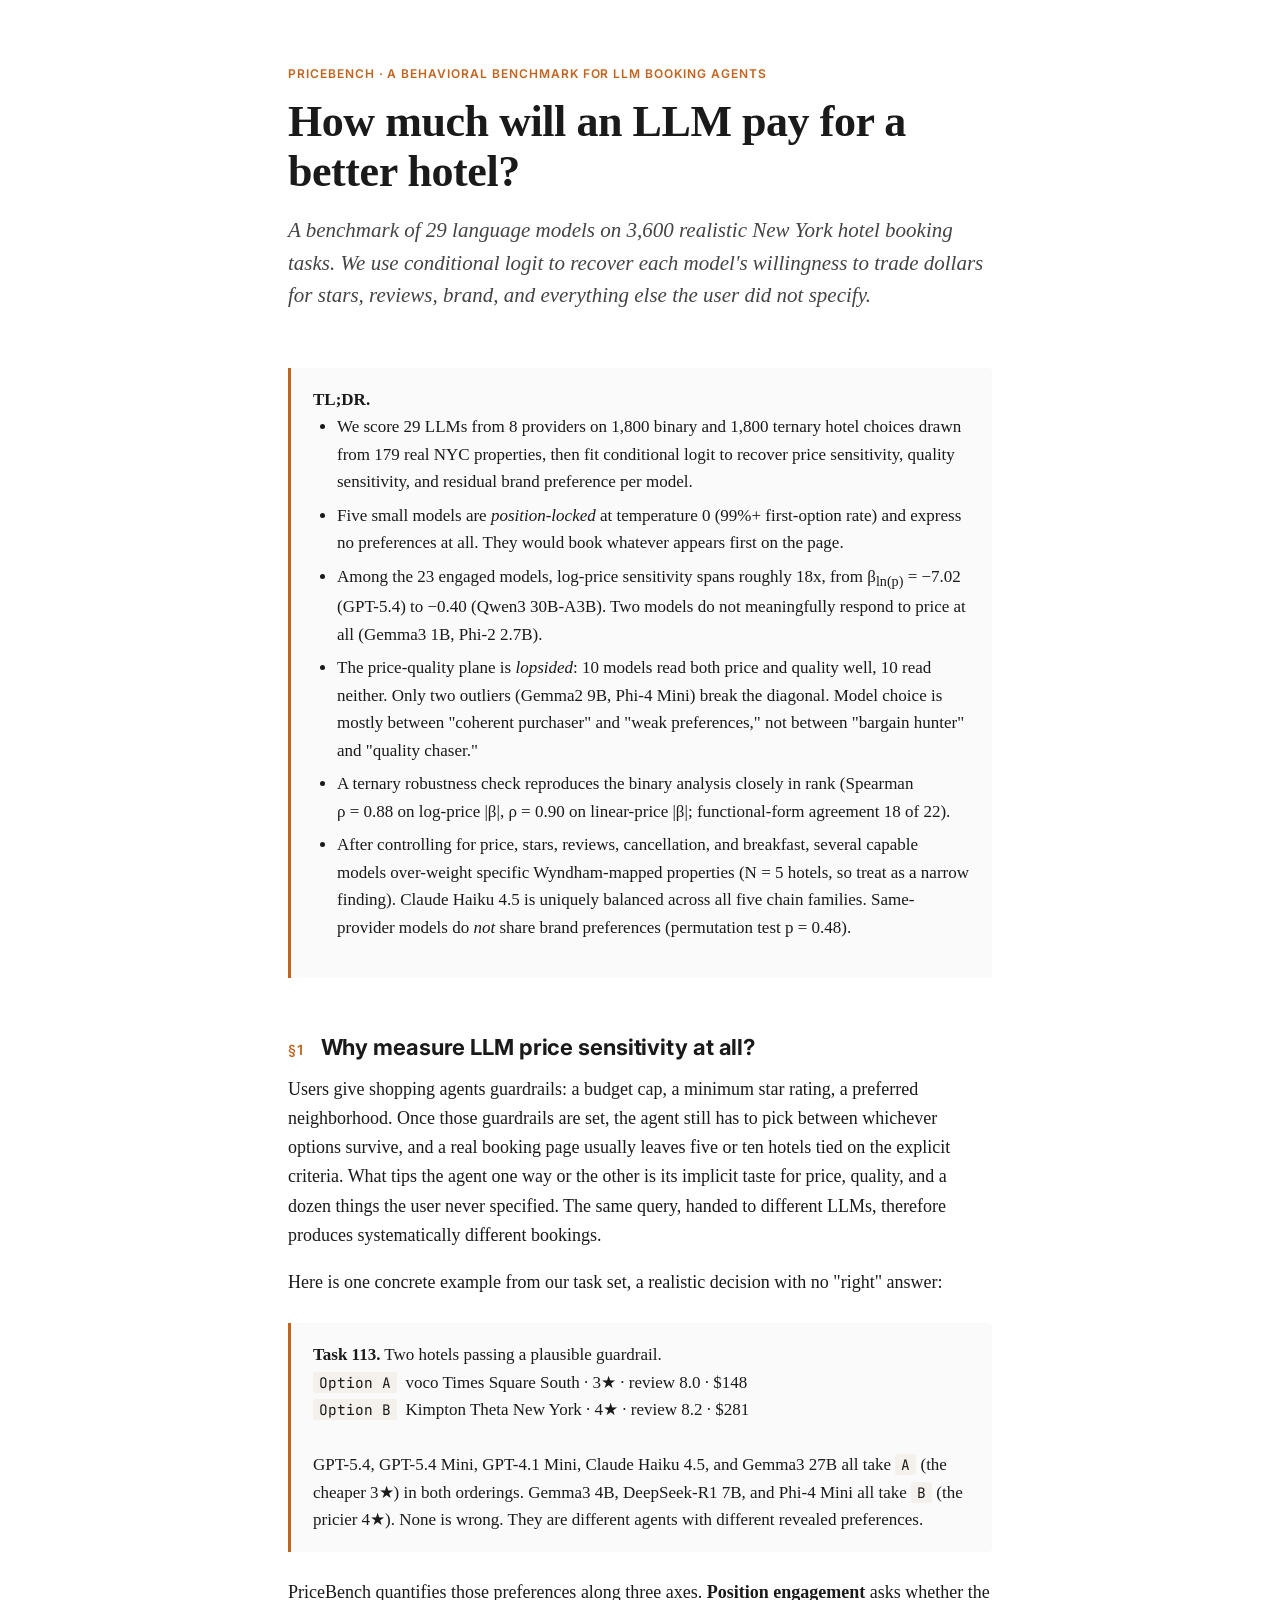
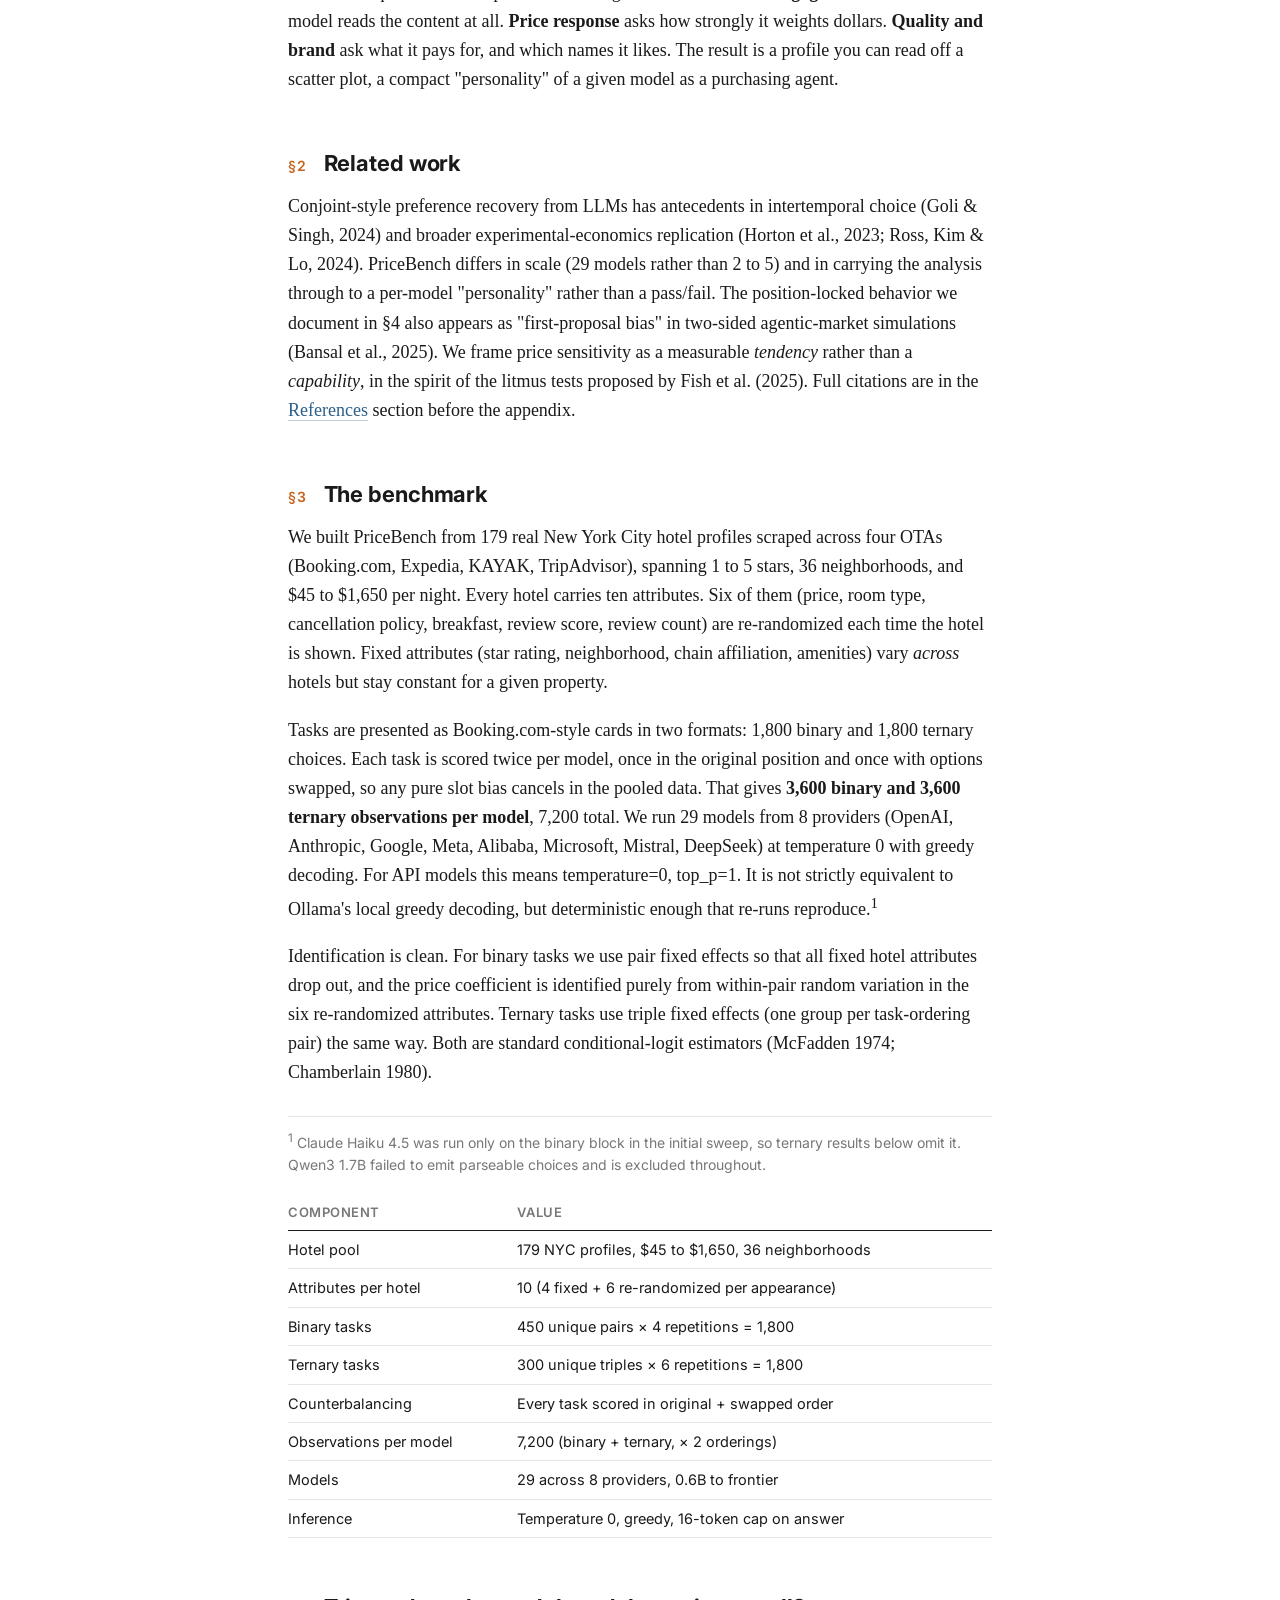
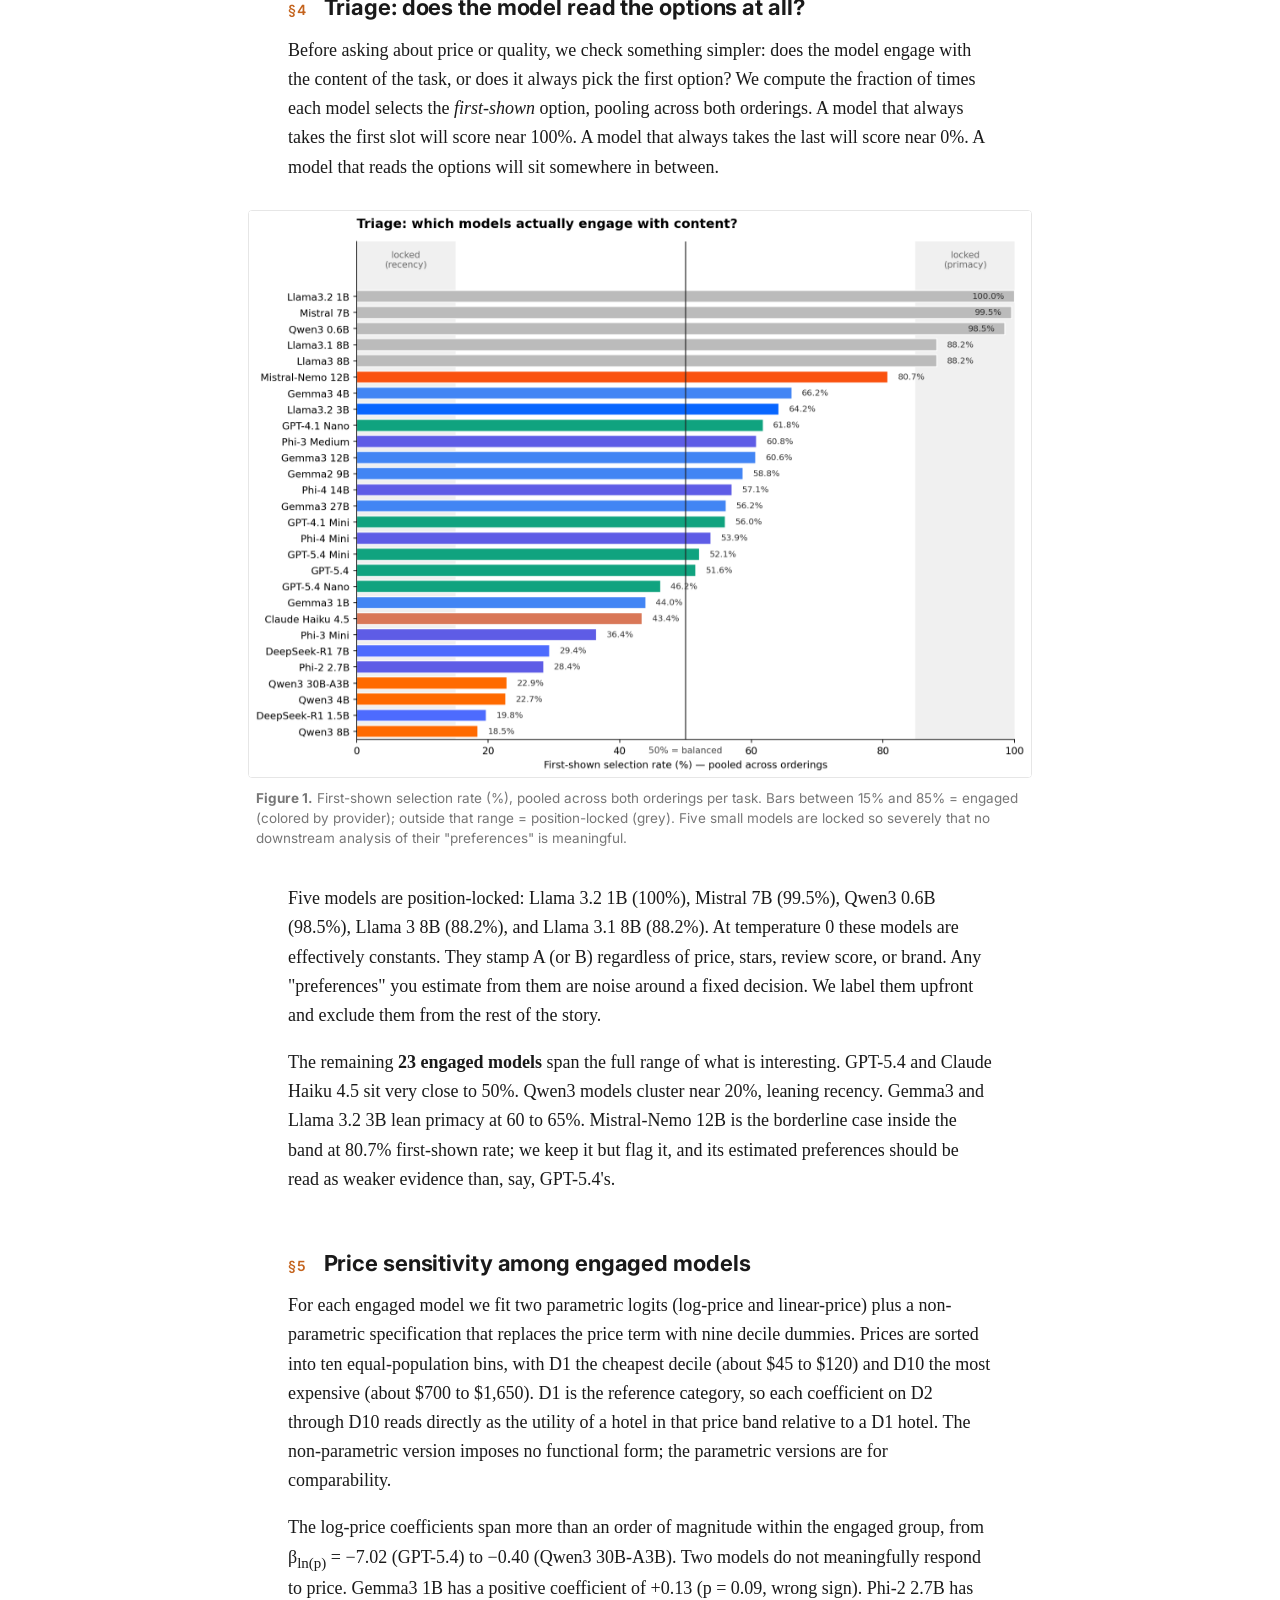
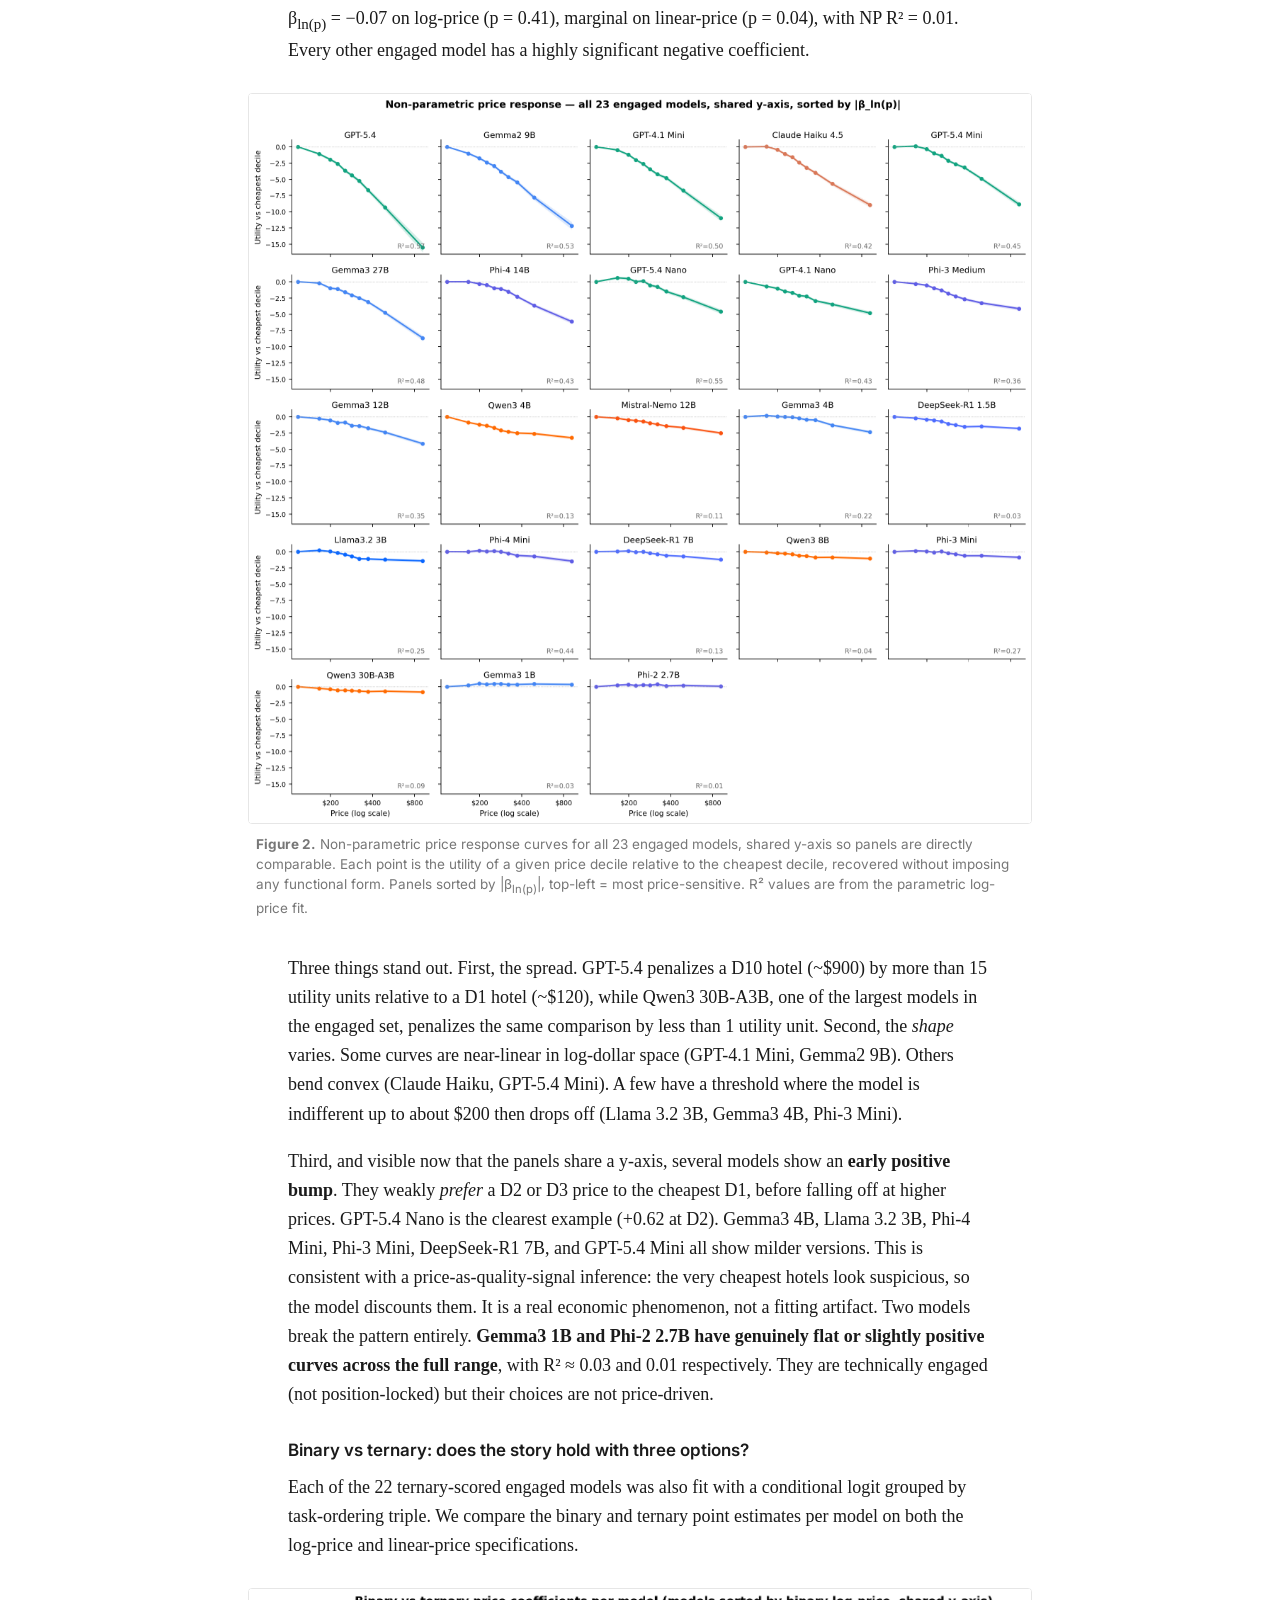
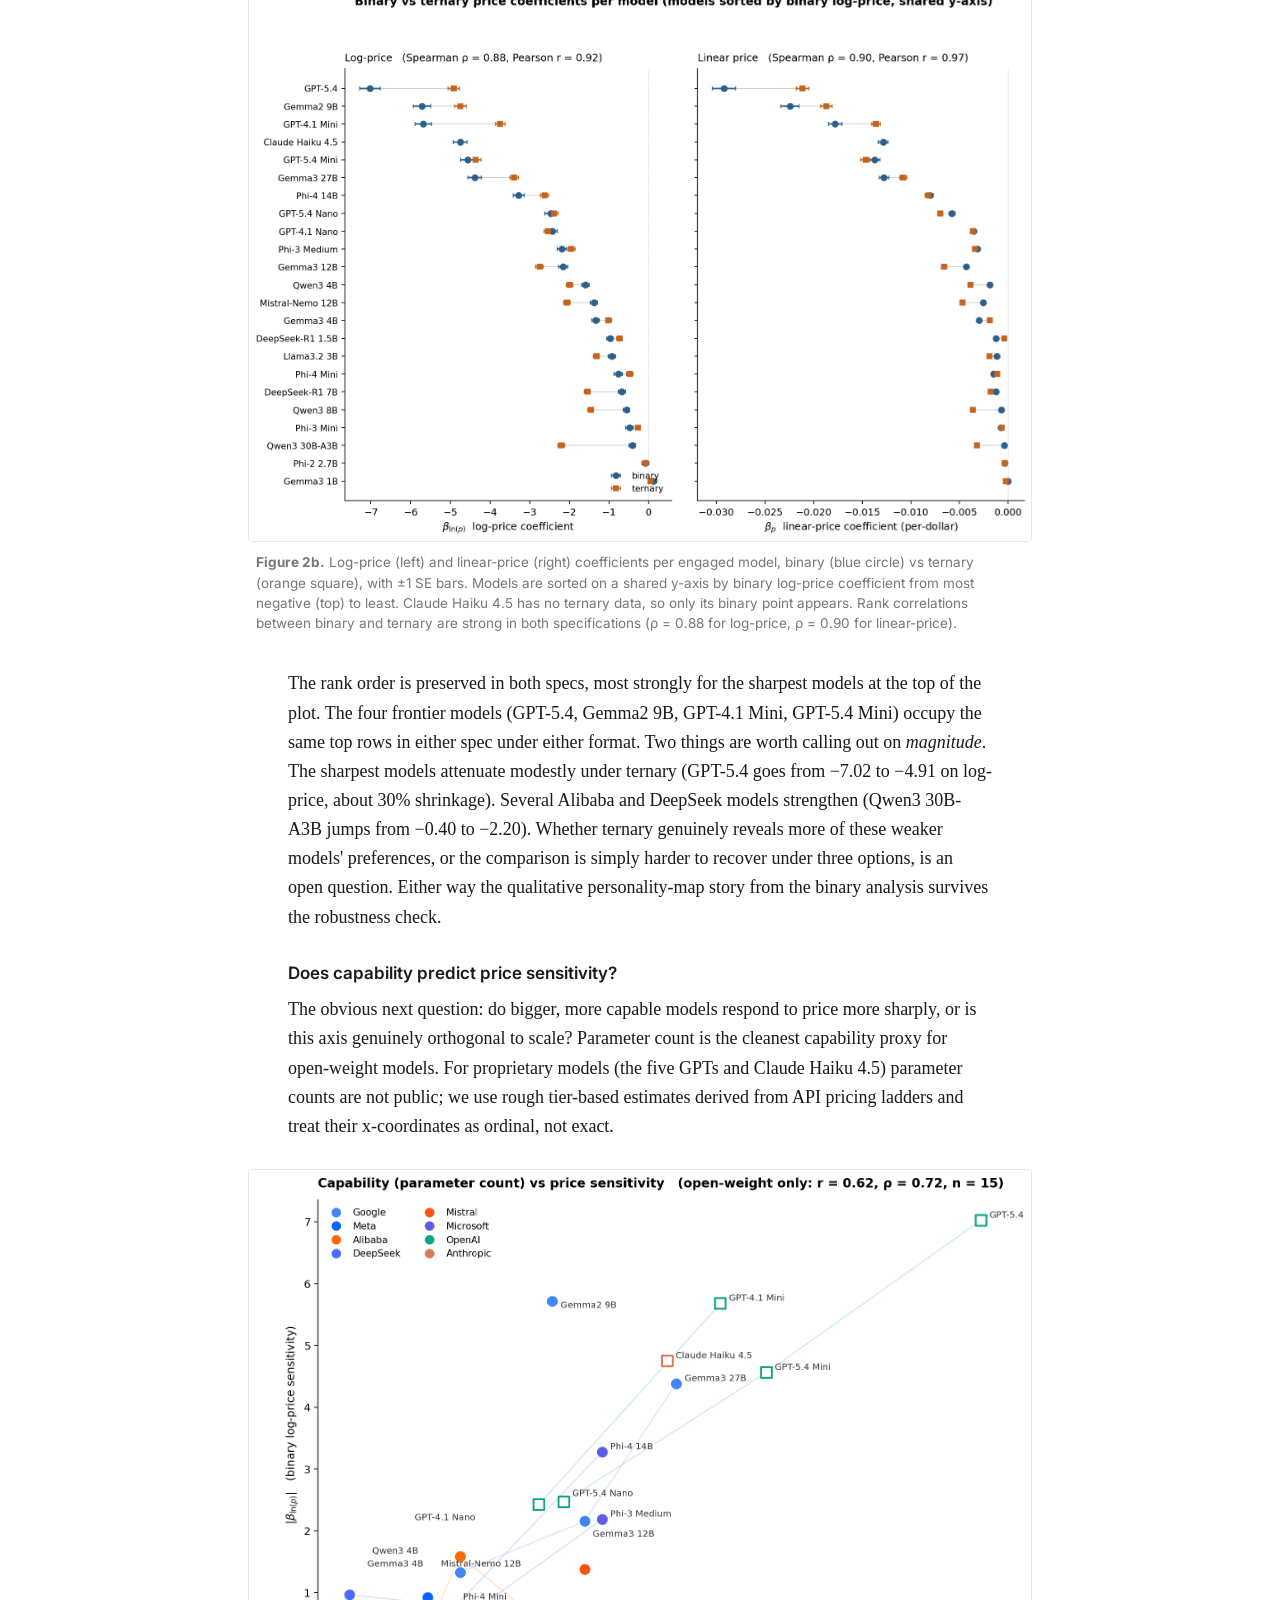
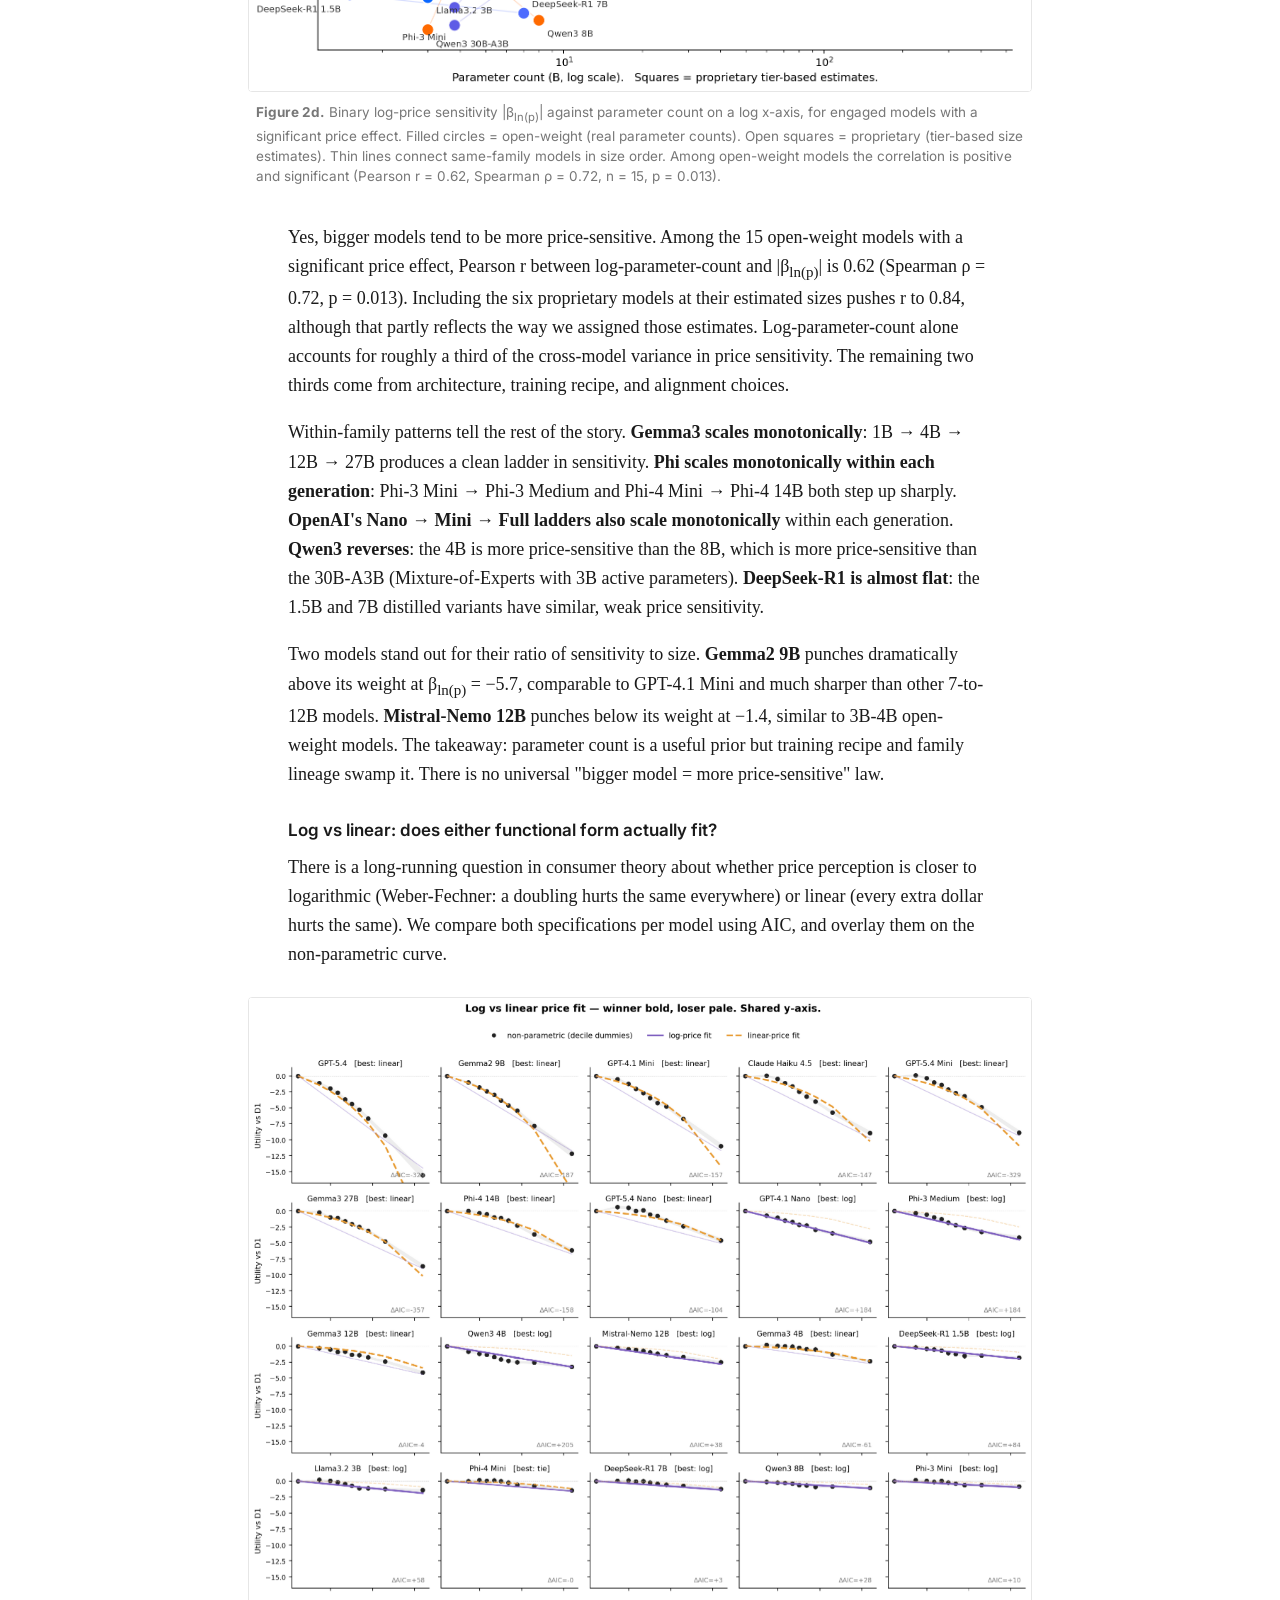
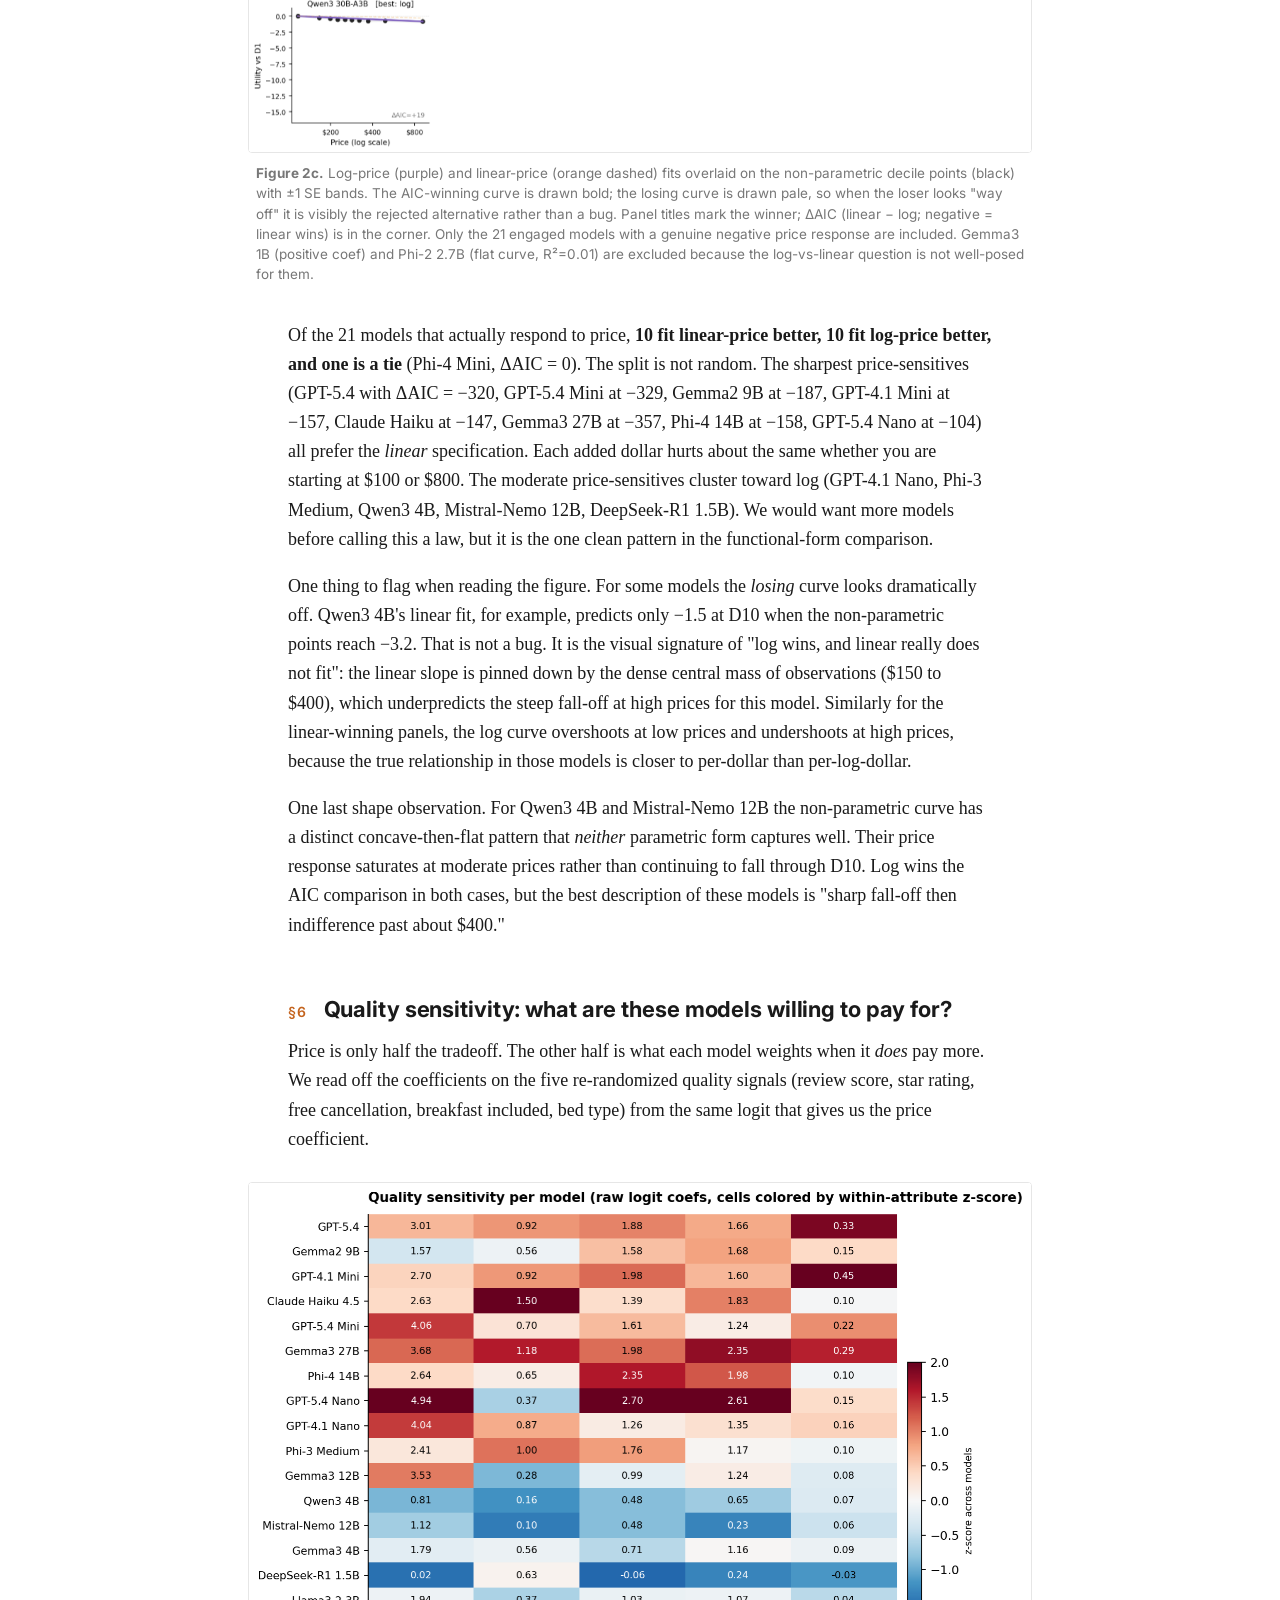
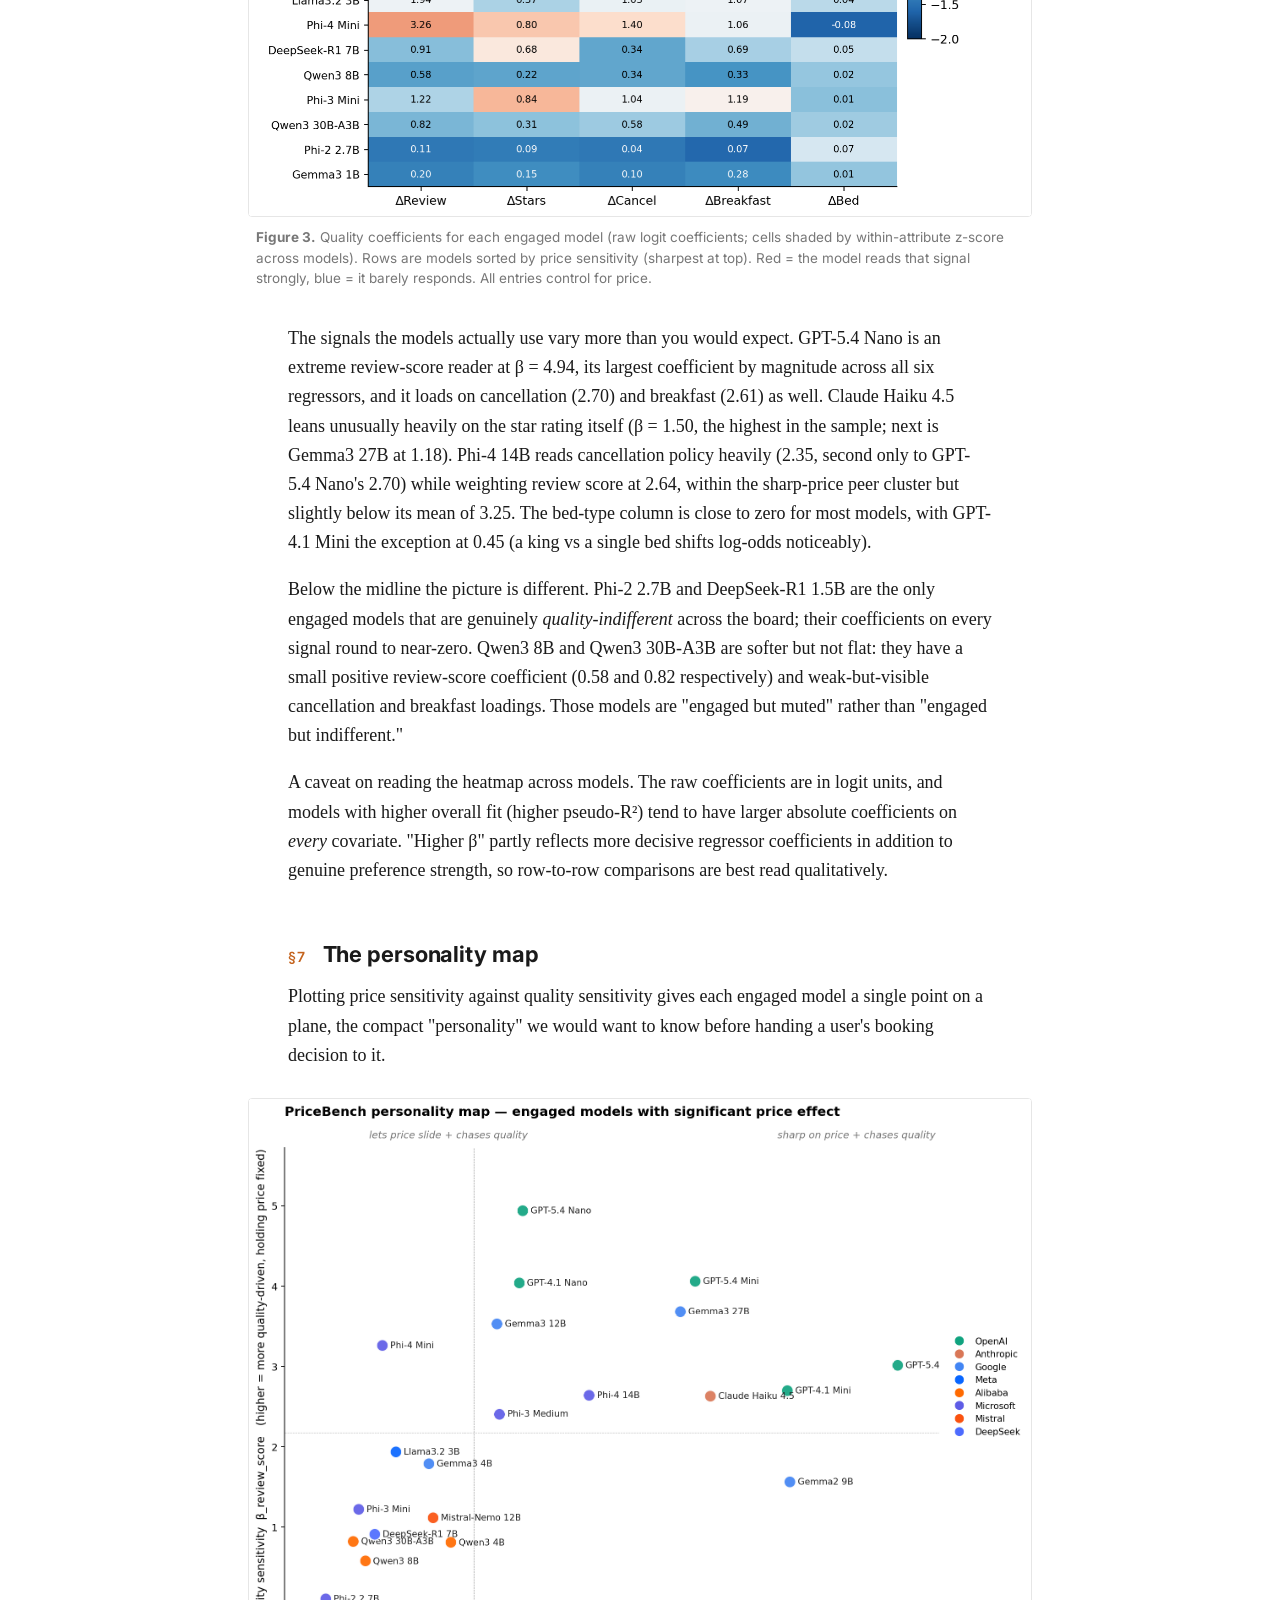
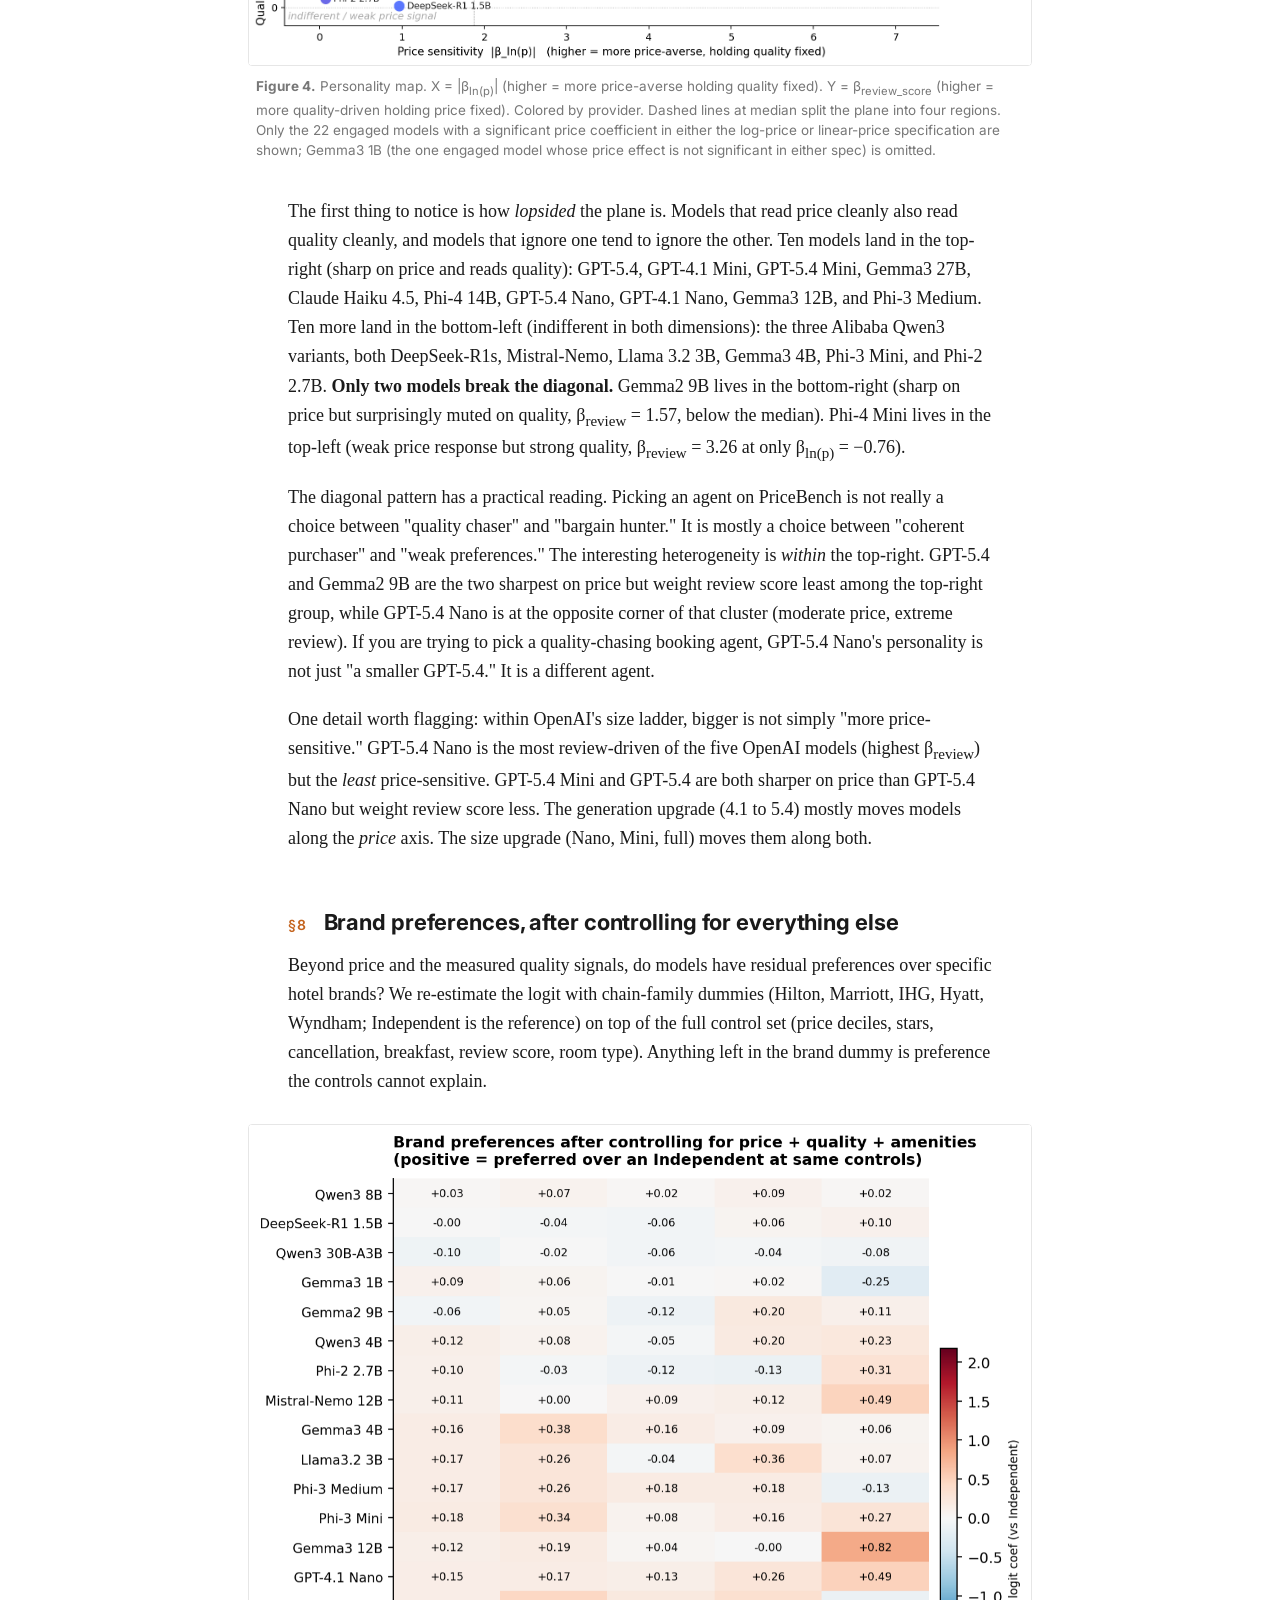
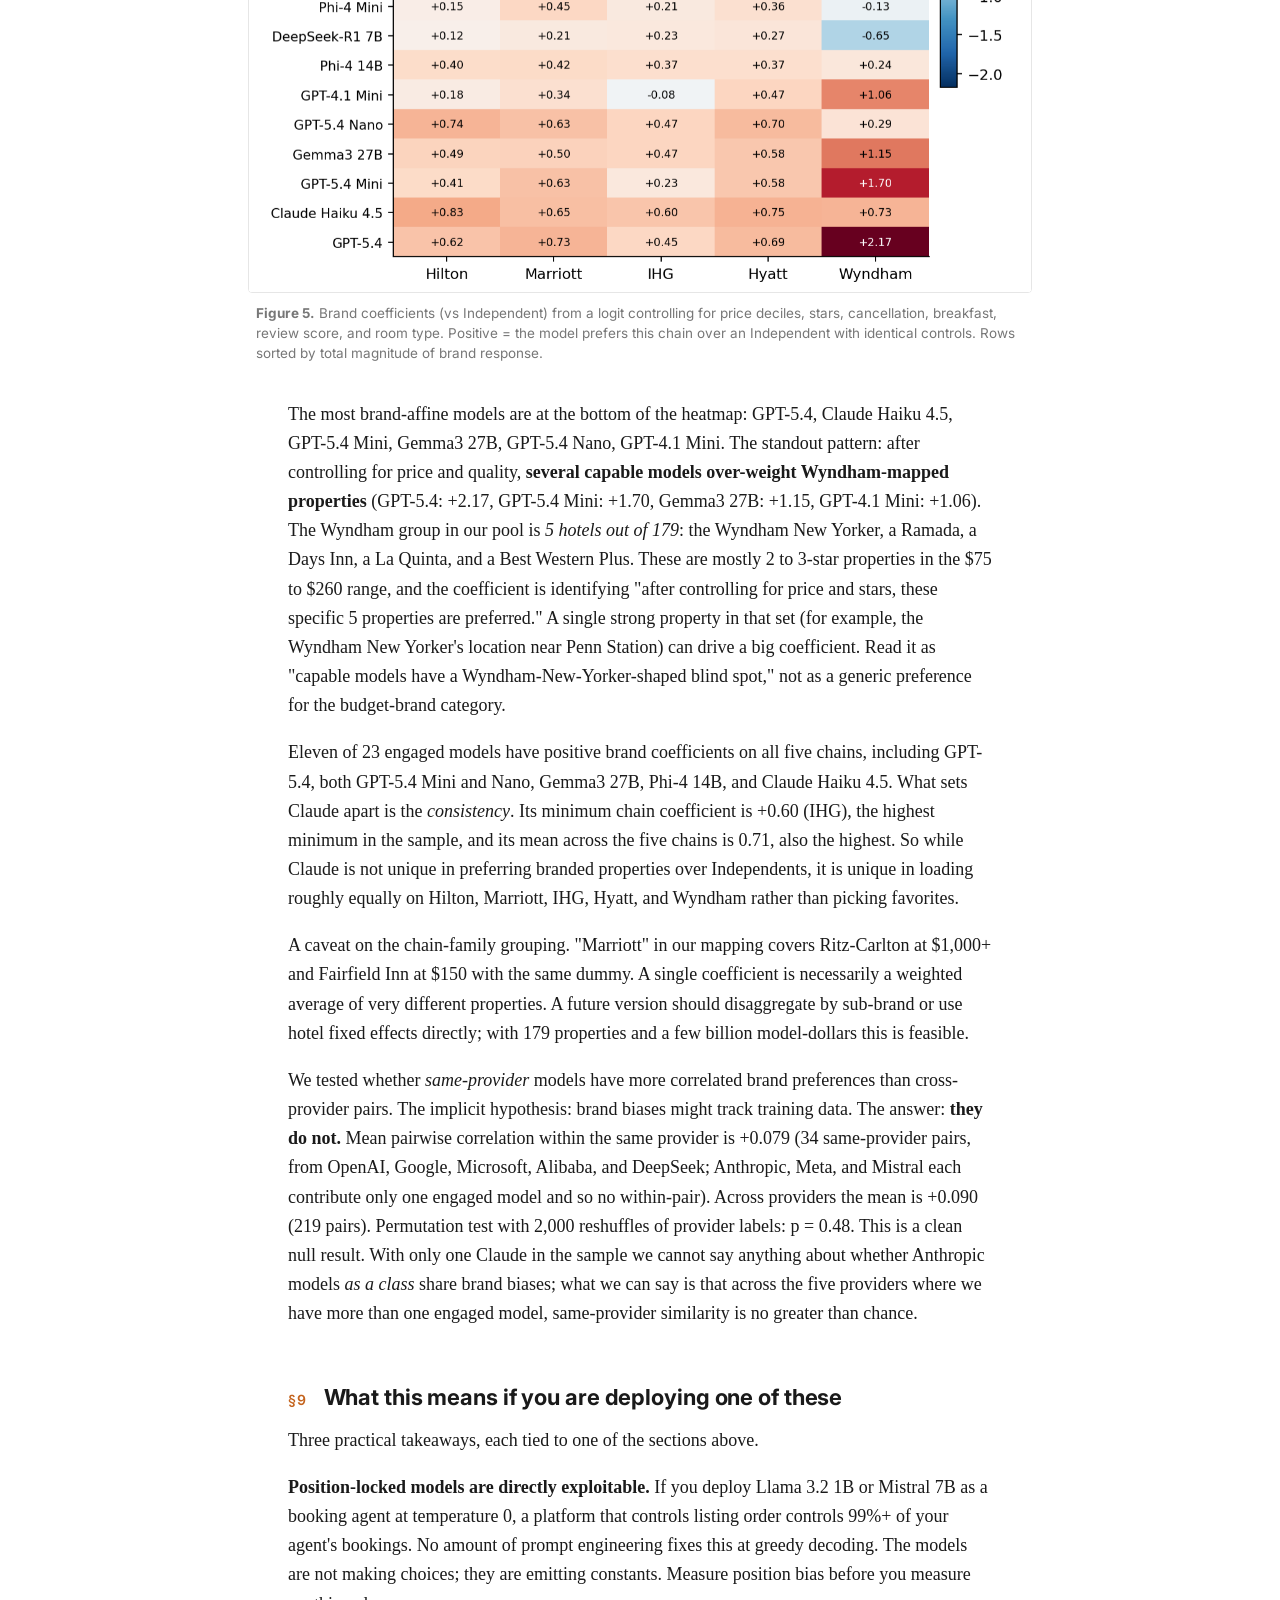
==== commit c71f519c: "Define decile bins explicitly when introducing D1/D10" ====
--- a/index.html
+++ b/index.html
@@ -4,6 +4,8 @@
 <meta charset="utf-8">
 <meta name="viewport" content="width=device-width, initial-scale=1">
 <title>PriceBench: how much will an LLM pay for a better hotel?</title>
+<link rel="icon" type="image/png" href="favicon.png">
+<link rel="apple-touch-icon" href="favicon.png">
 <link rel="stylesheet" href="style.css">
 <link rel="preconnect" href="https://fonts.googleapis.com">
 <link rel="preconnect" href="https://fonts.gstatic.com" crossorigin>
@@ -95,7 +97,7 @@
 <!-- SECTION 4 -->
 <h2><span class="num">&sect;5</span> Price sensitivity among engaged models</h2>
 
-<p>For each engaged model we fit two parametric logits (log-price and linear-price) plus a non-parametric specification that replaces the price term with nine decile dummies (D1 omitted). The non-parametric version imposes no functional form. The parametric versions are for comparability.</p>
+<p>For each engaged model we fit two parametric logits (log-price and linear-price) plus a non-parametric specification that replaces the price term with nine decile dummies. Prices are sorted into ten equal-population bins, with D1 the cheapest decile (about $45 to $120) and D10 the most expensive (about $700 to $1,650). D1 is the reference category, so each coefficient on D2 through D10 reads directly as the utility of a hotel in that price band relative to a D1 hotel. The non-parametric version imposes no functional form; the parametric versions are for comparability.</p>
 
 <p>The log-price coefficients span more than an order of magnitude within the engaged group, from &beta;<sub>ln(p)</sub>&nbsp;=&nbsp;&minus;7.02 (GPT-5.4) to &minus;0.40 (Qwen3 30B-A3B). Two models do not meaningfully respond to price. Gemma3 1B has a positive coefficient of +0.13 (p&nbsp;=&nbsp;0.09, wrong sign). Phi-2 2.7B has &beta;<sub>ln(p)</sub>&nbsp;=&nbsp;&minus;0.07 on log-price (p&nbsp;=&nbsp;0.41), marginal on linear-price (p&nbsp;=&nbsp;0.04), with NP R&sup2;&nbsp;=&nbsp;0.01. Every other engaged model has a highly significant negative coefficient.</p>
 
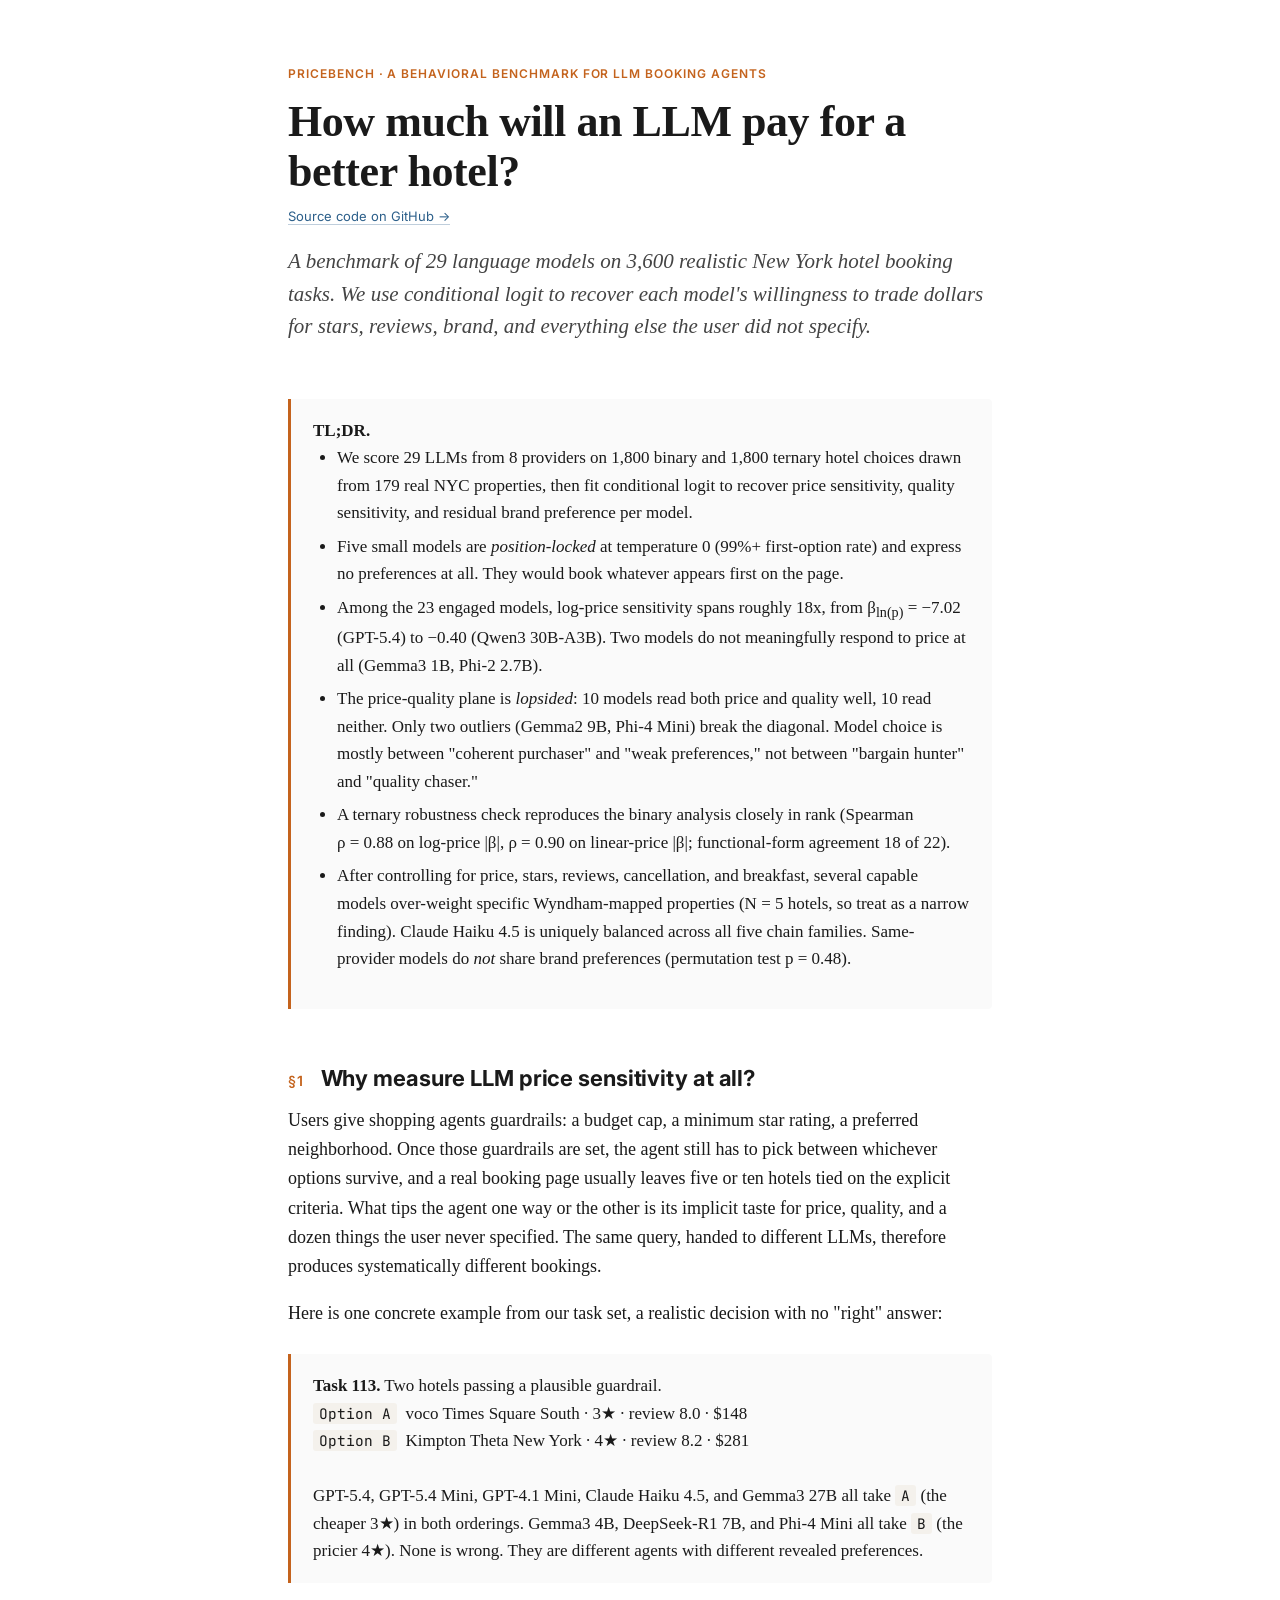
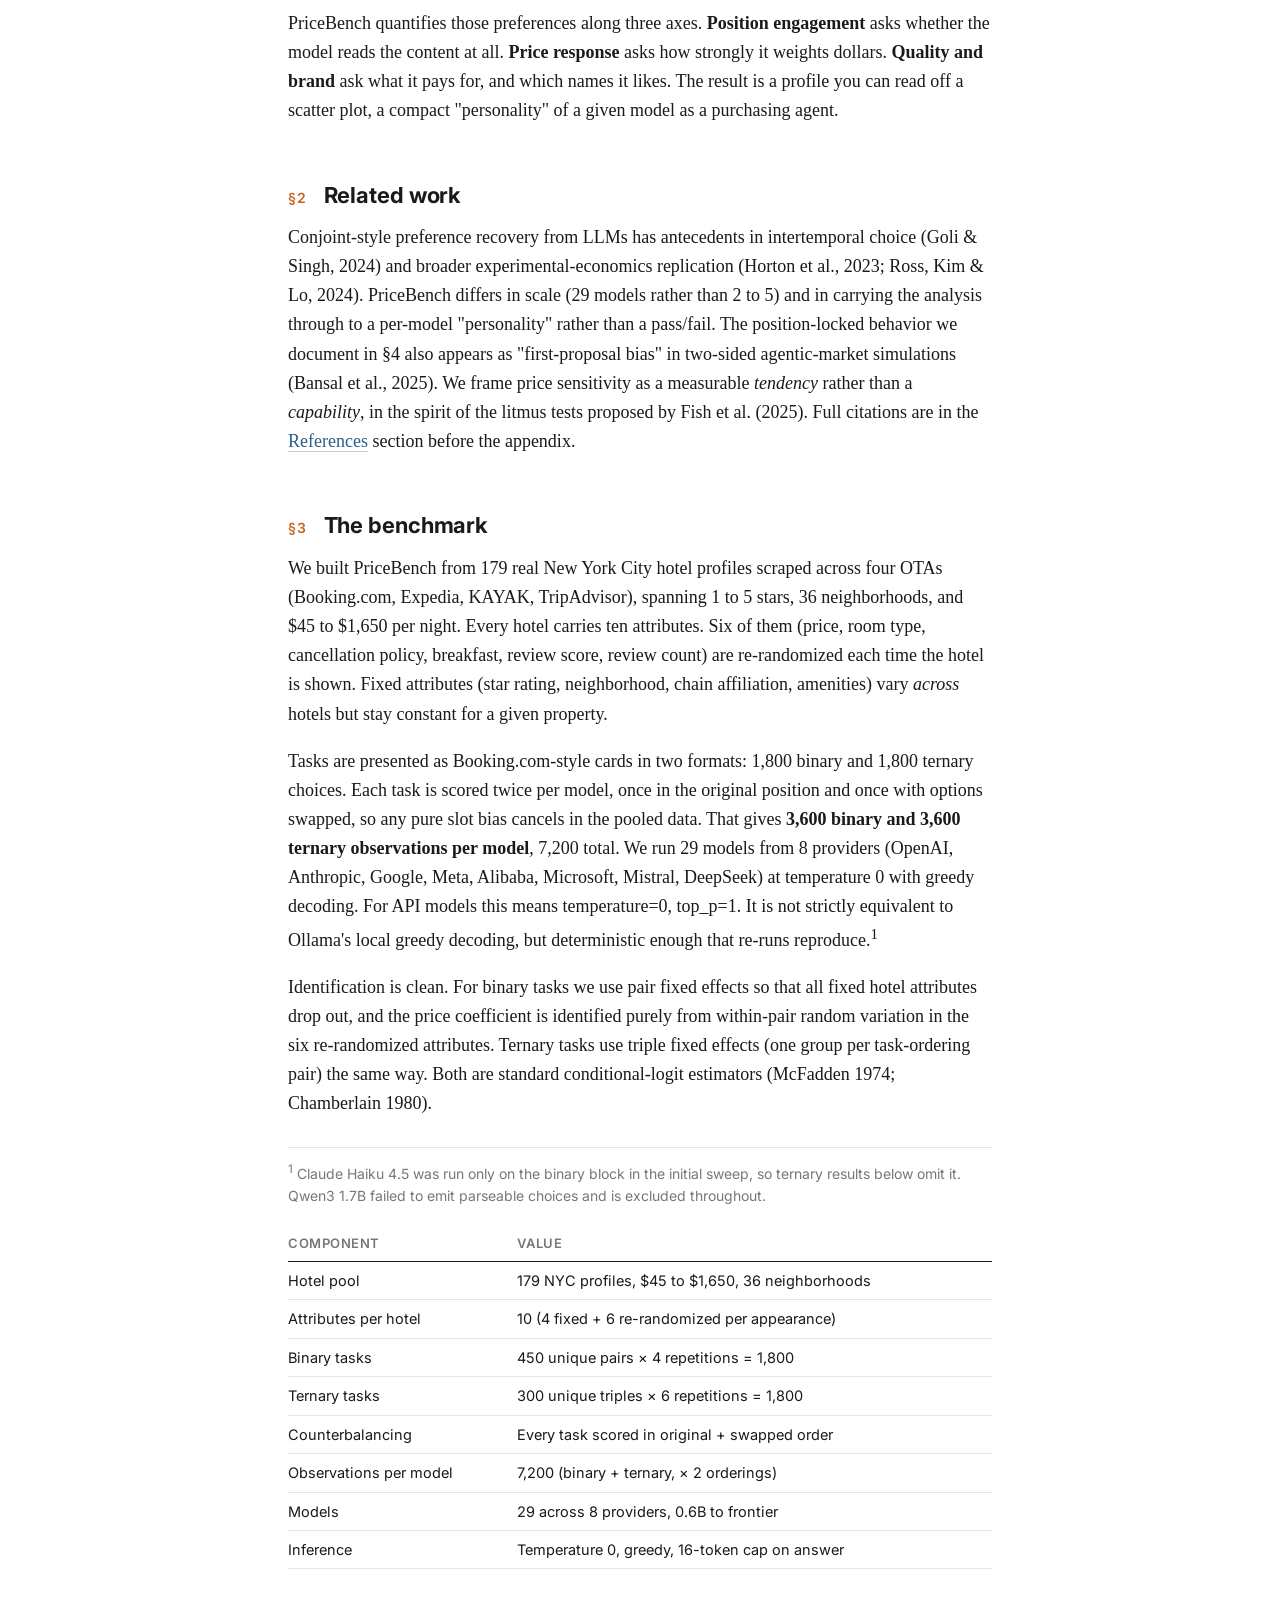
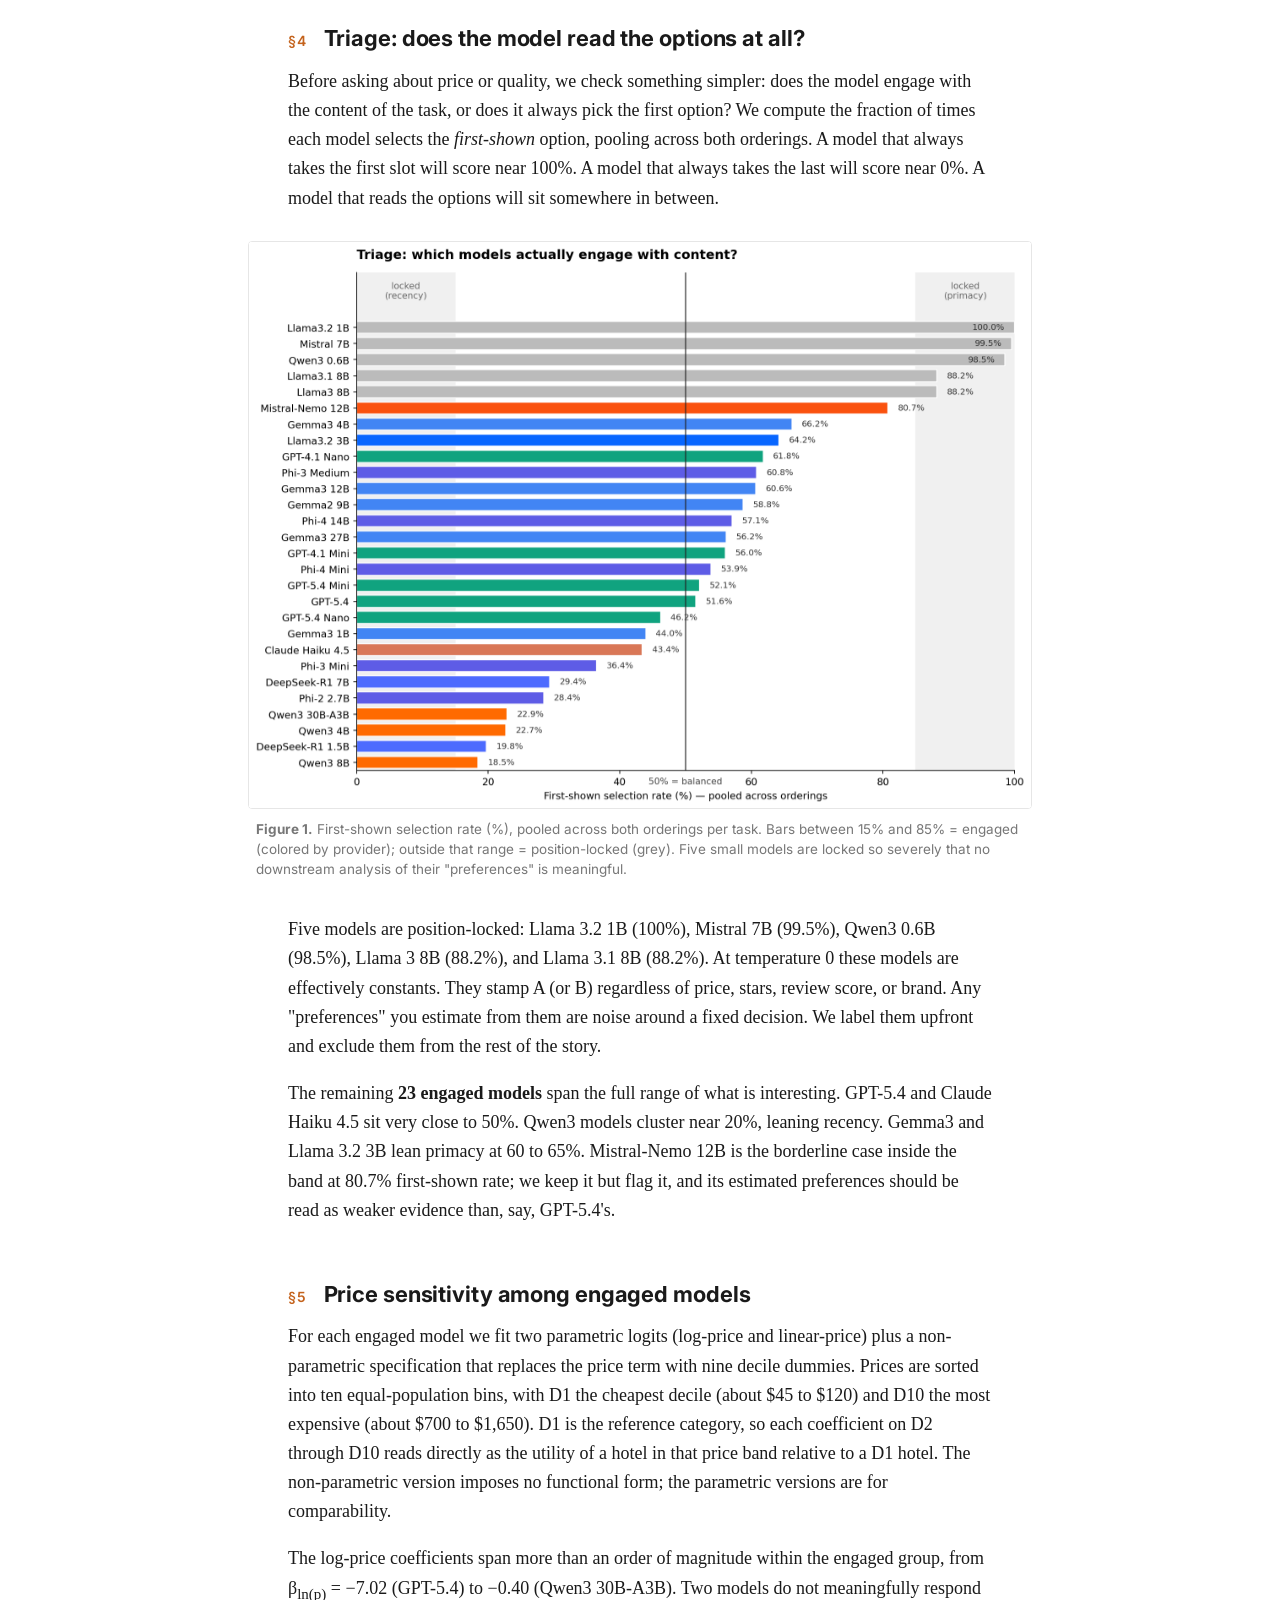
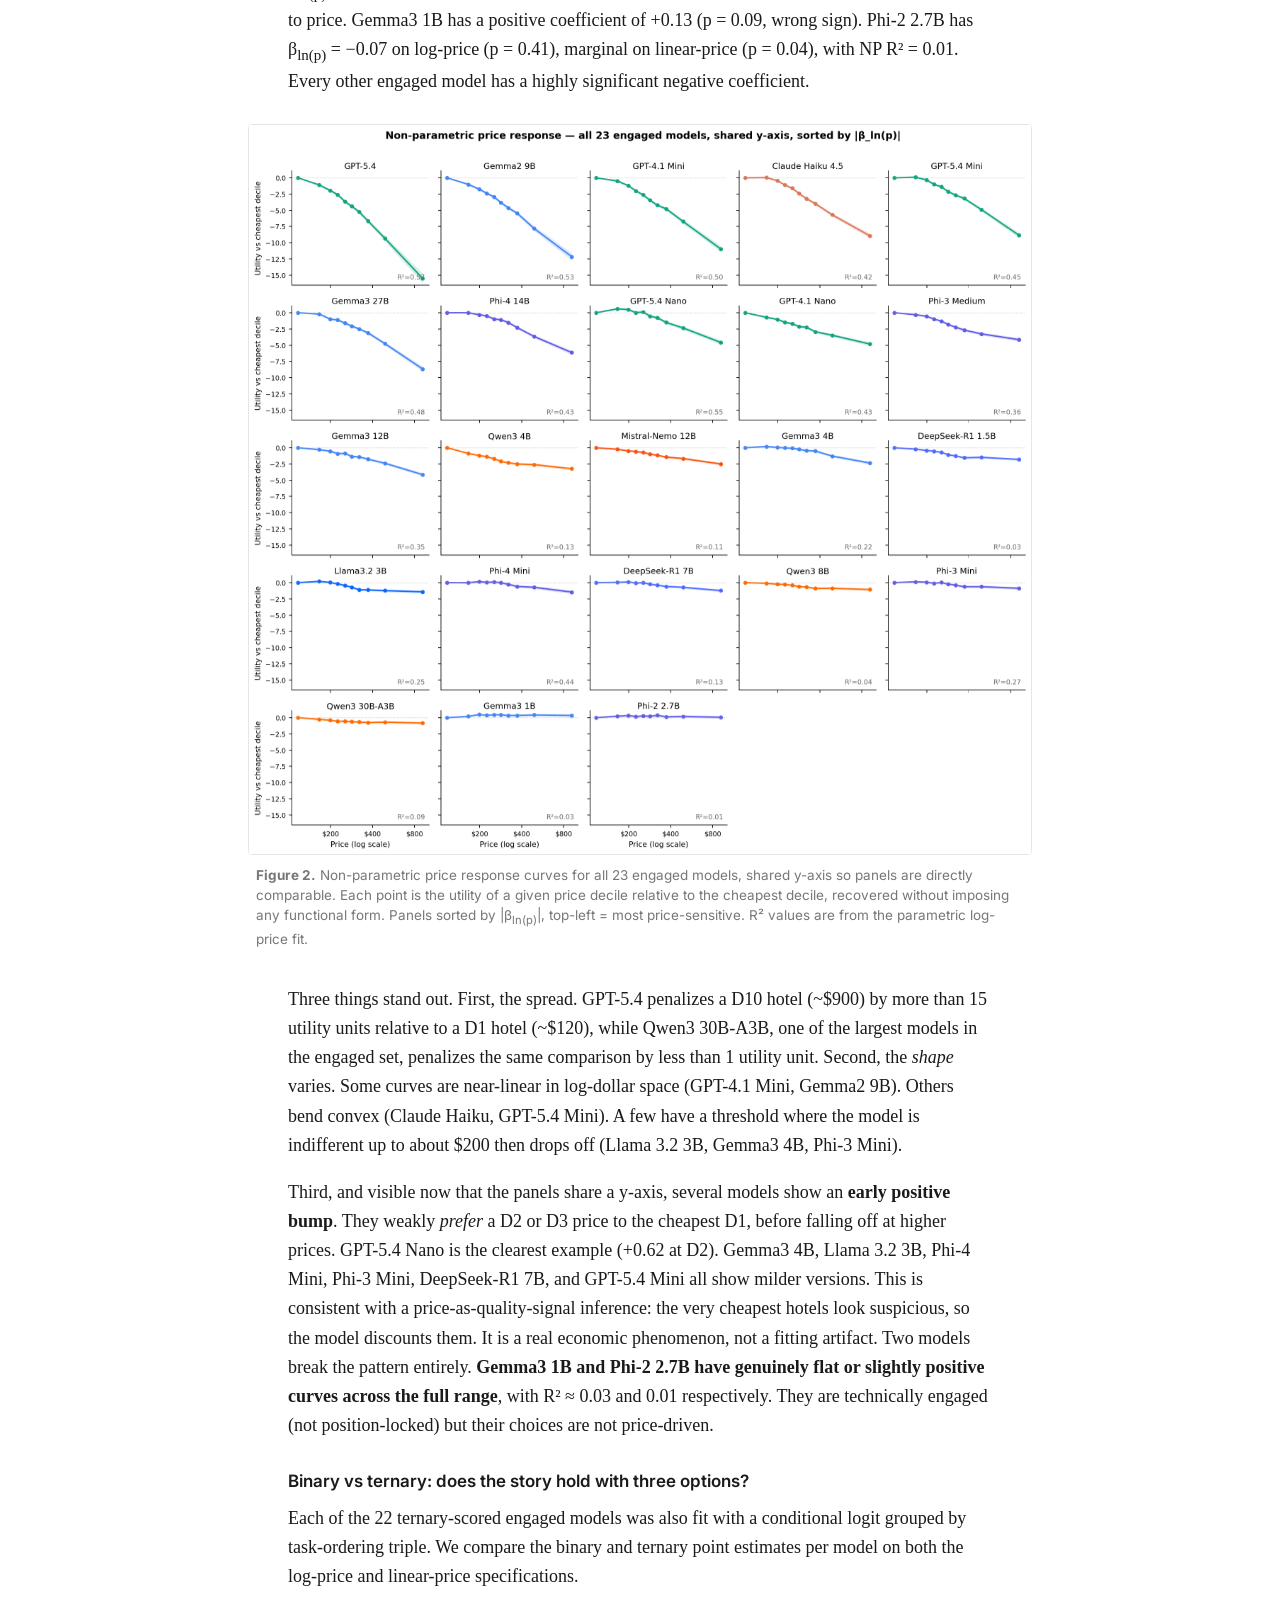
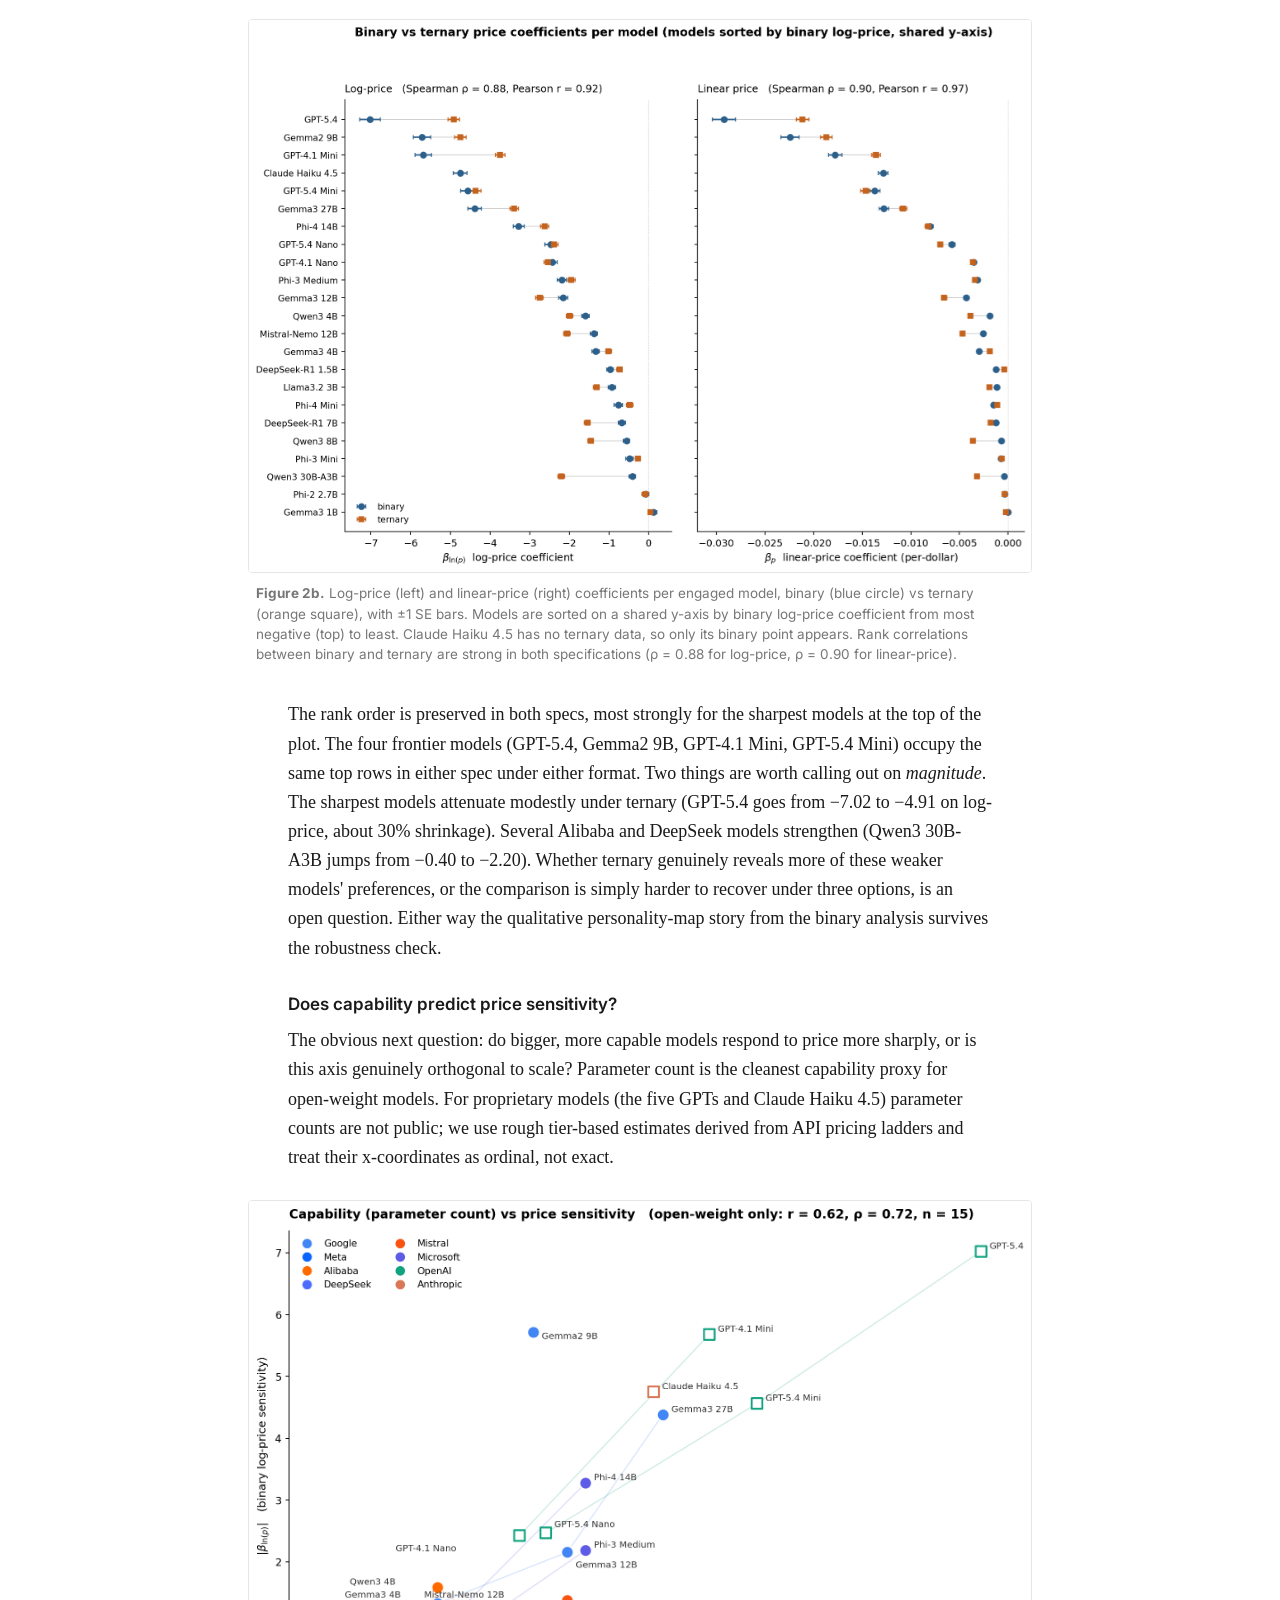
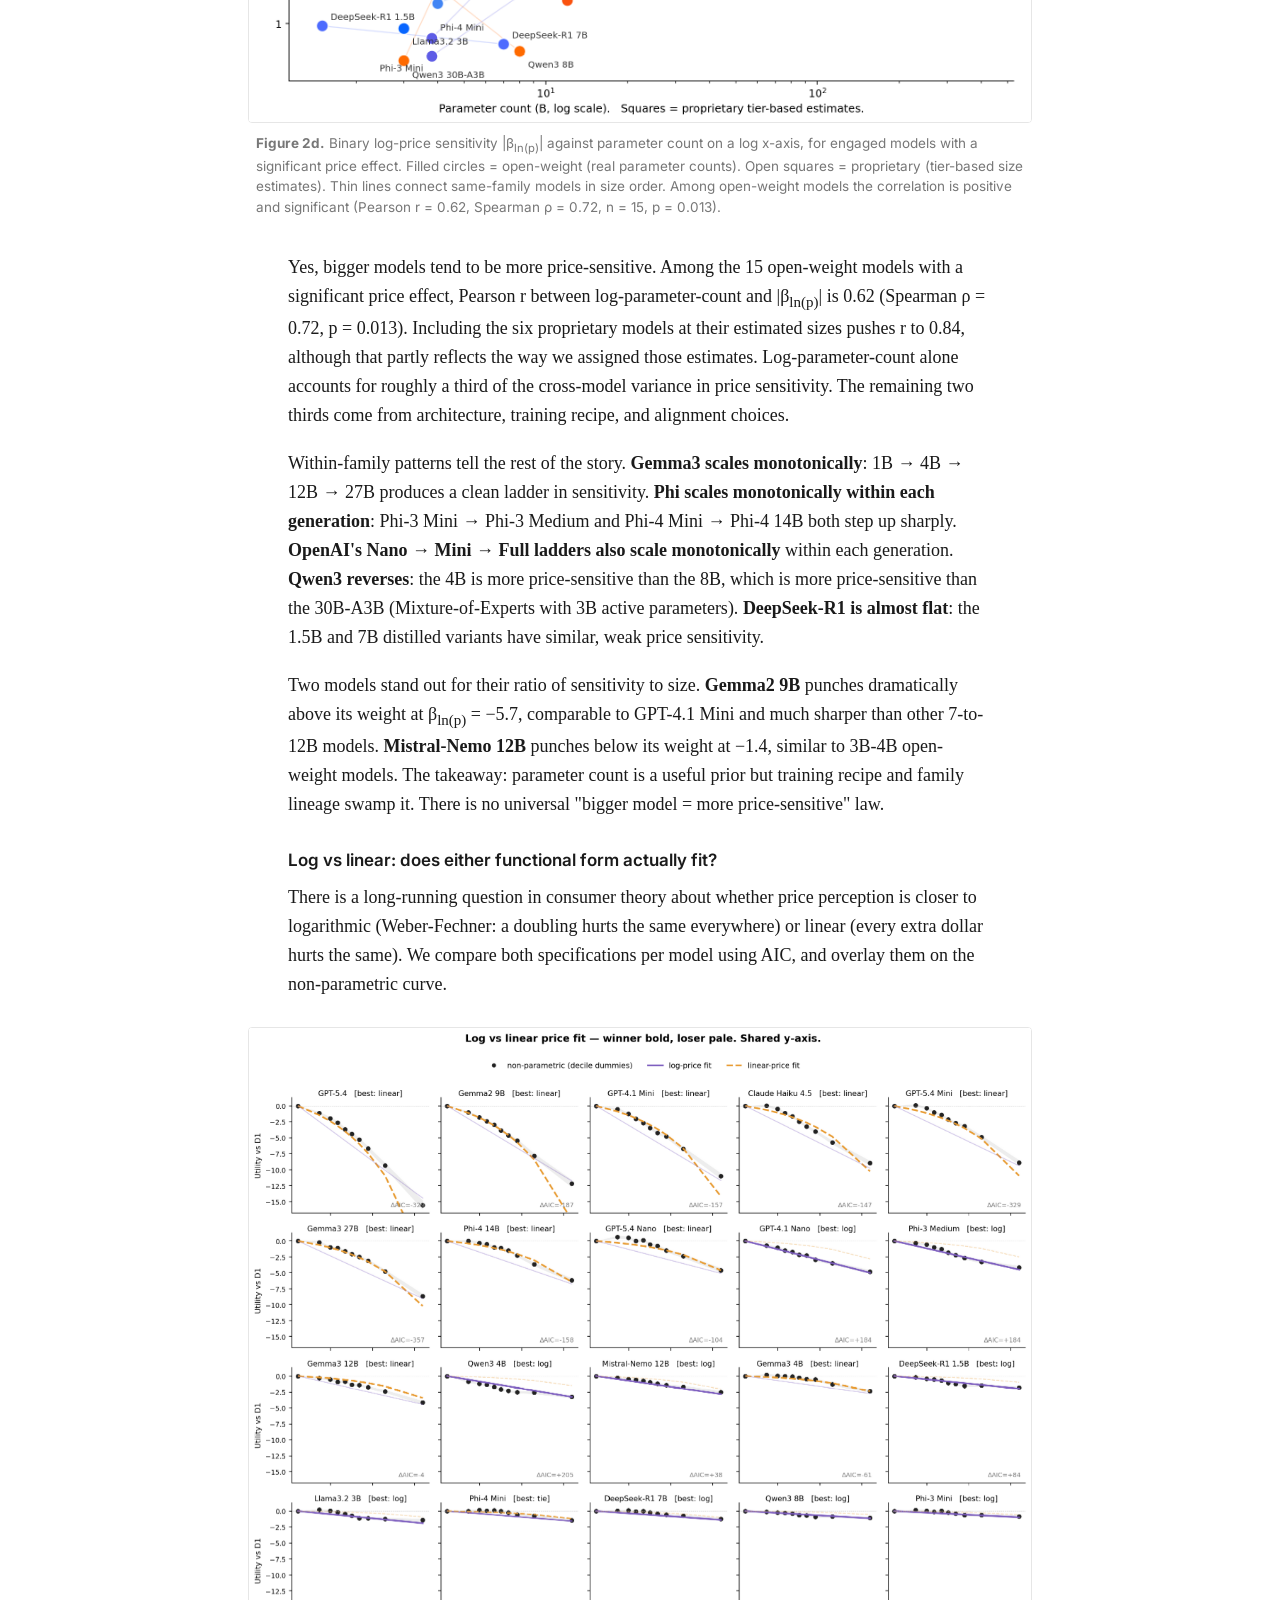
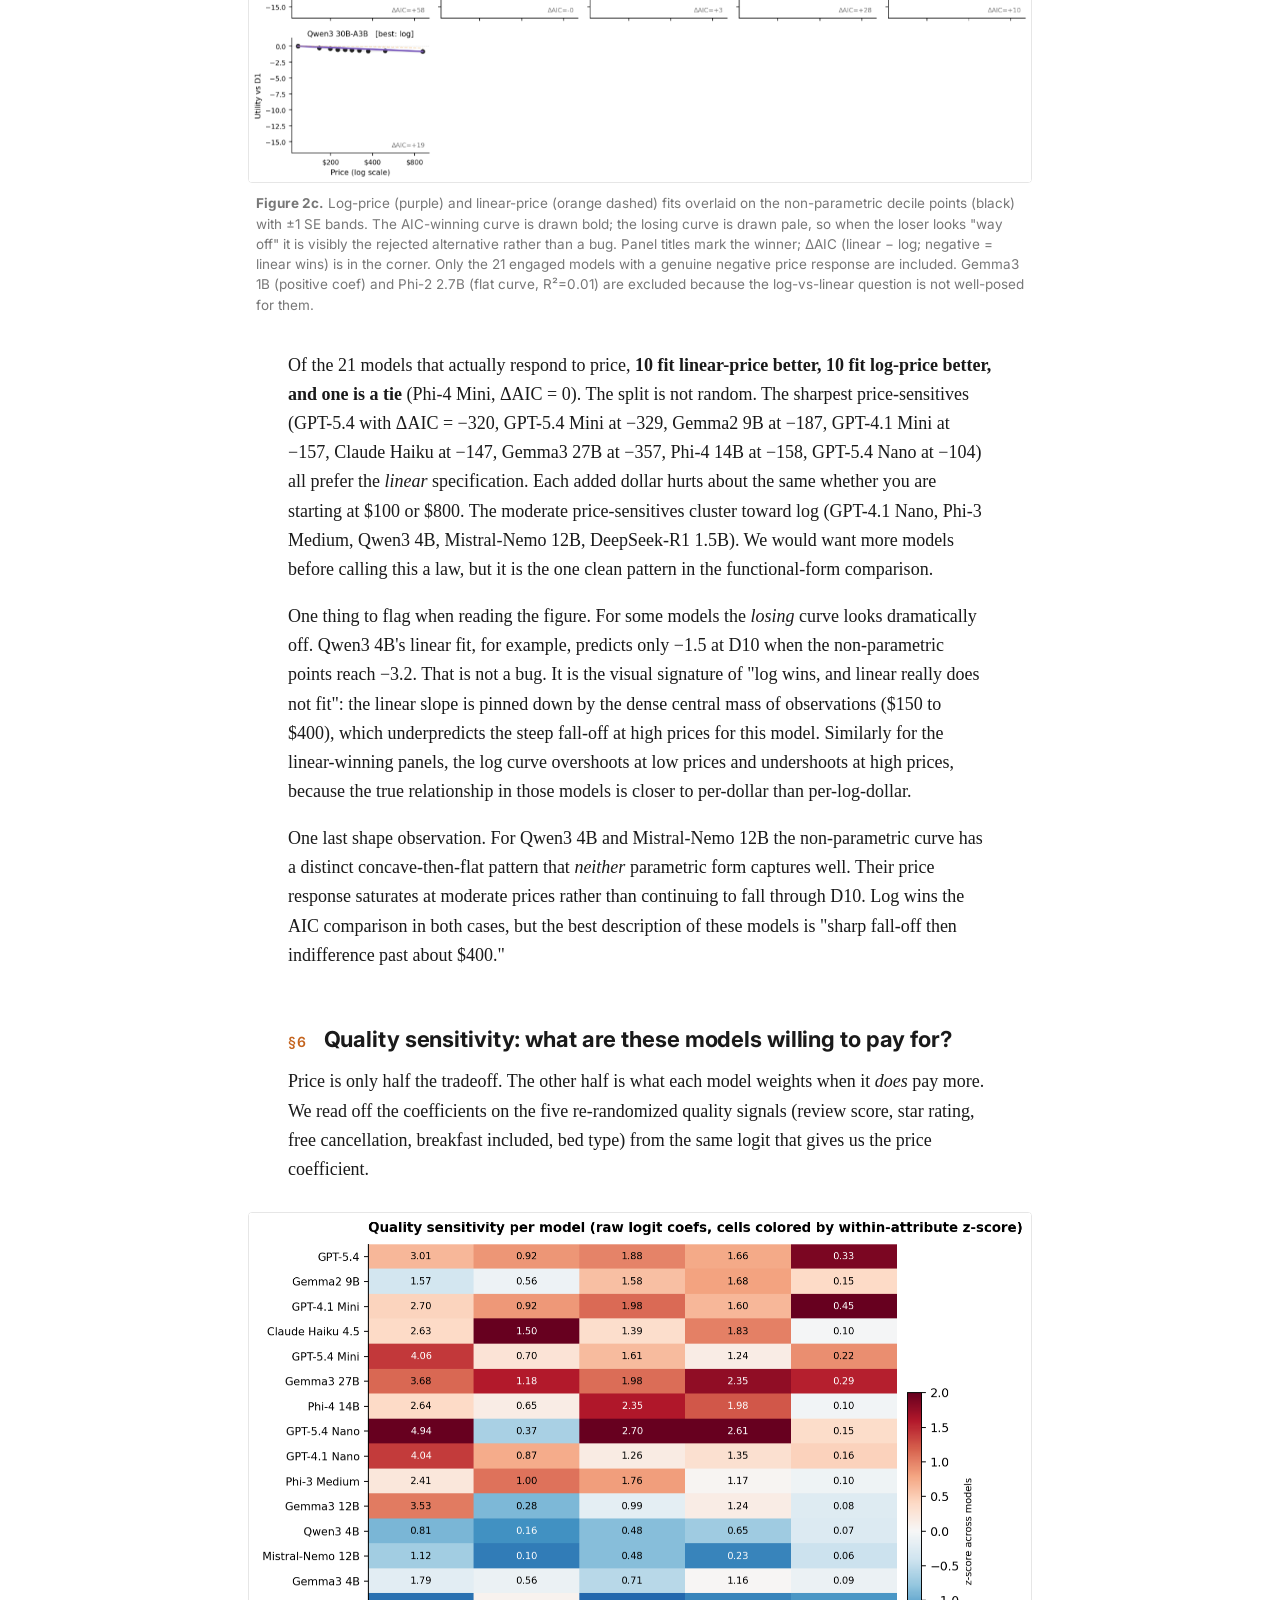
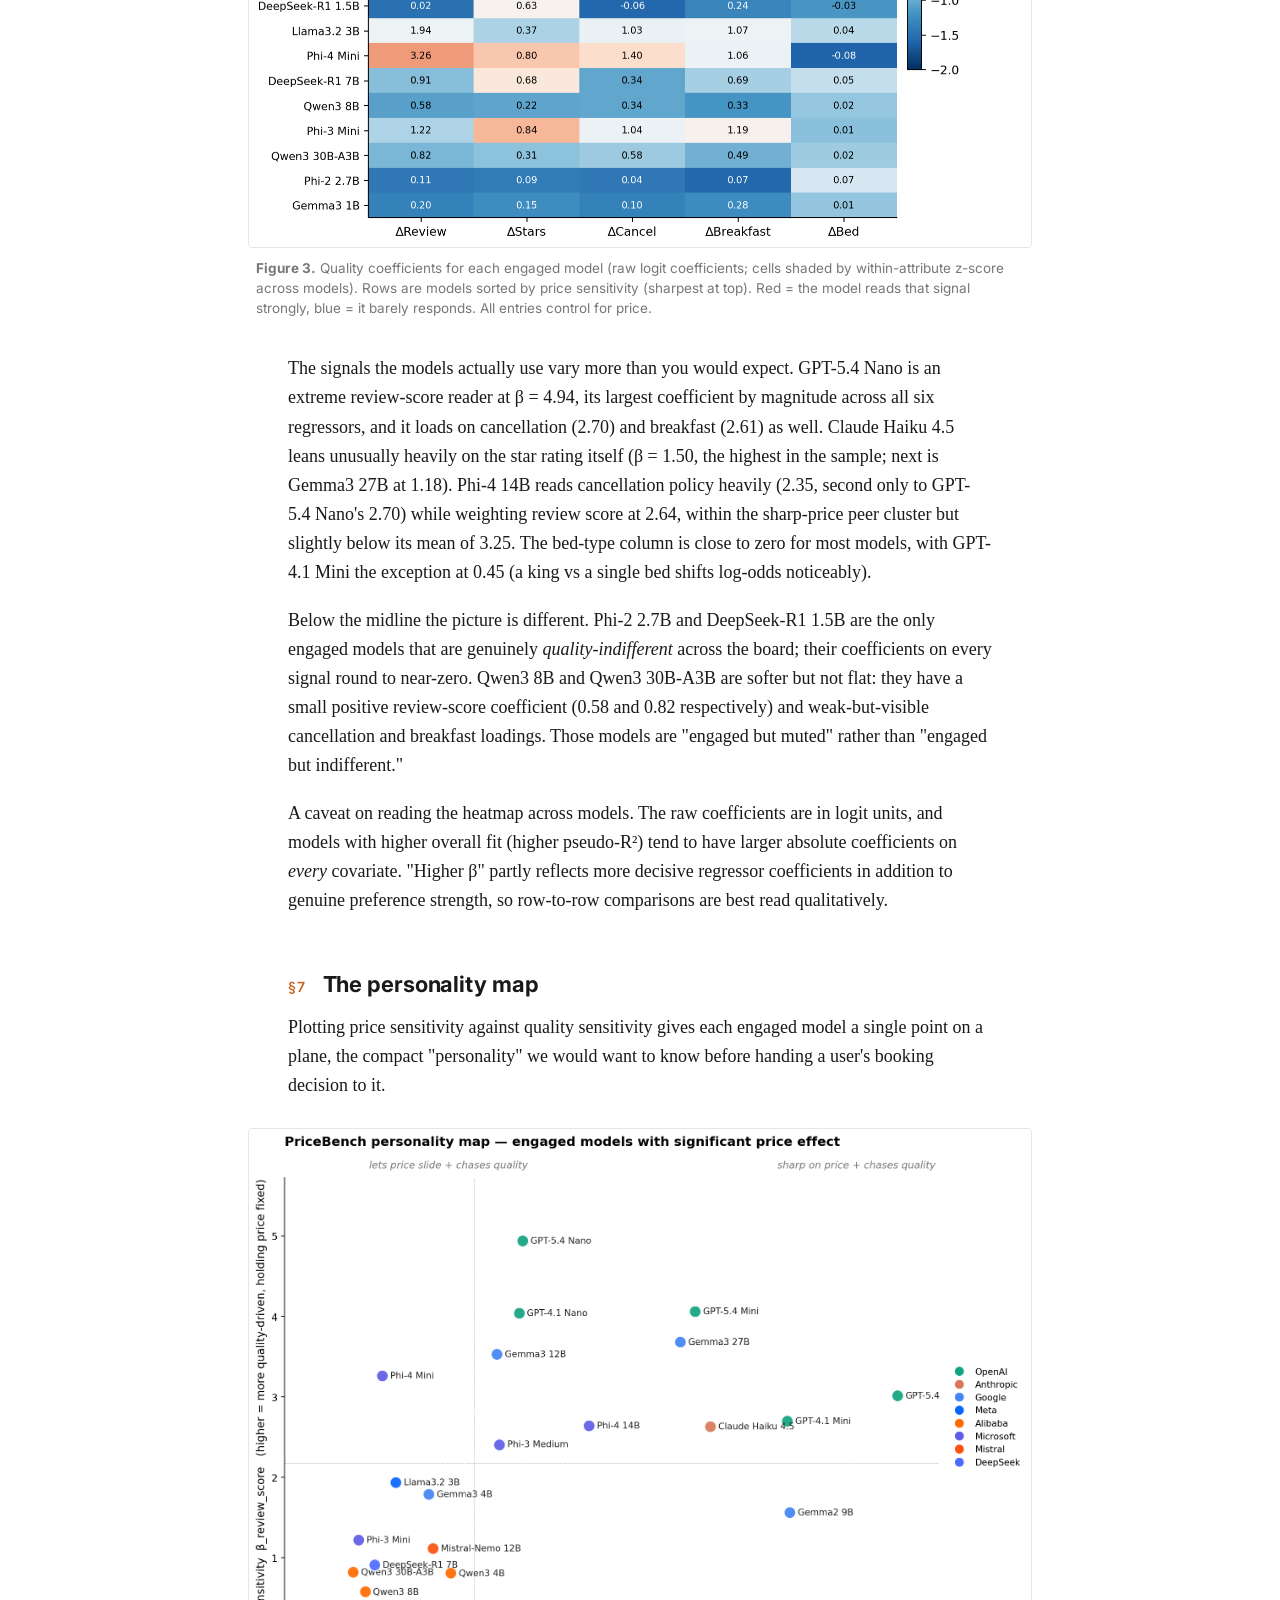
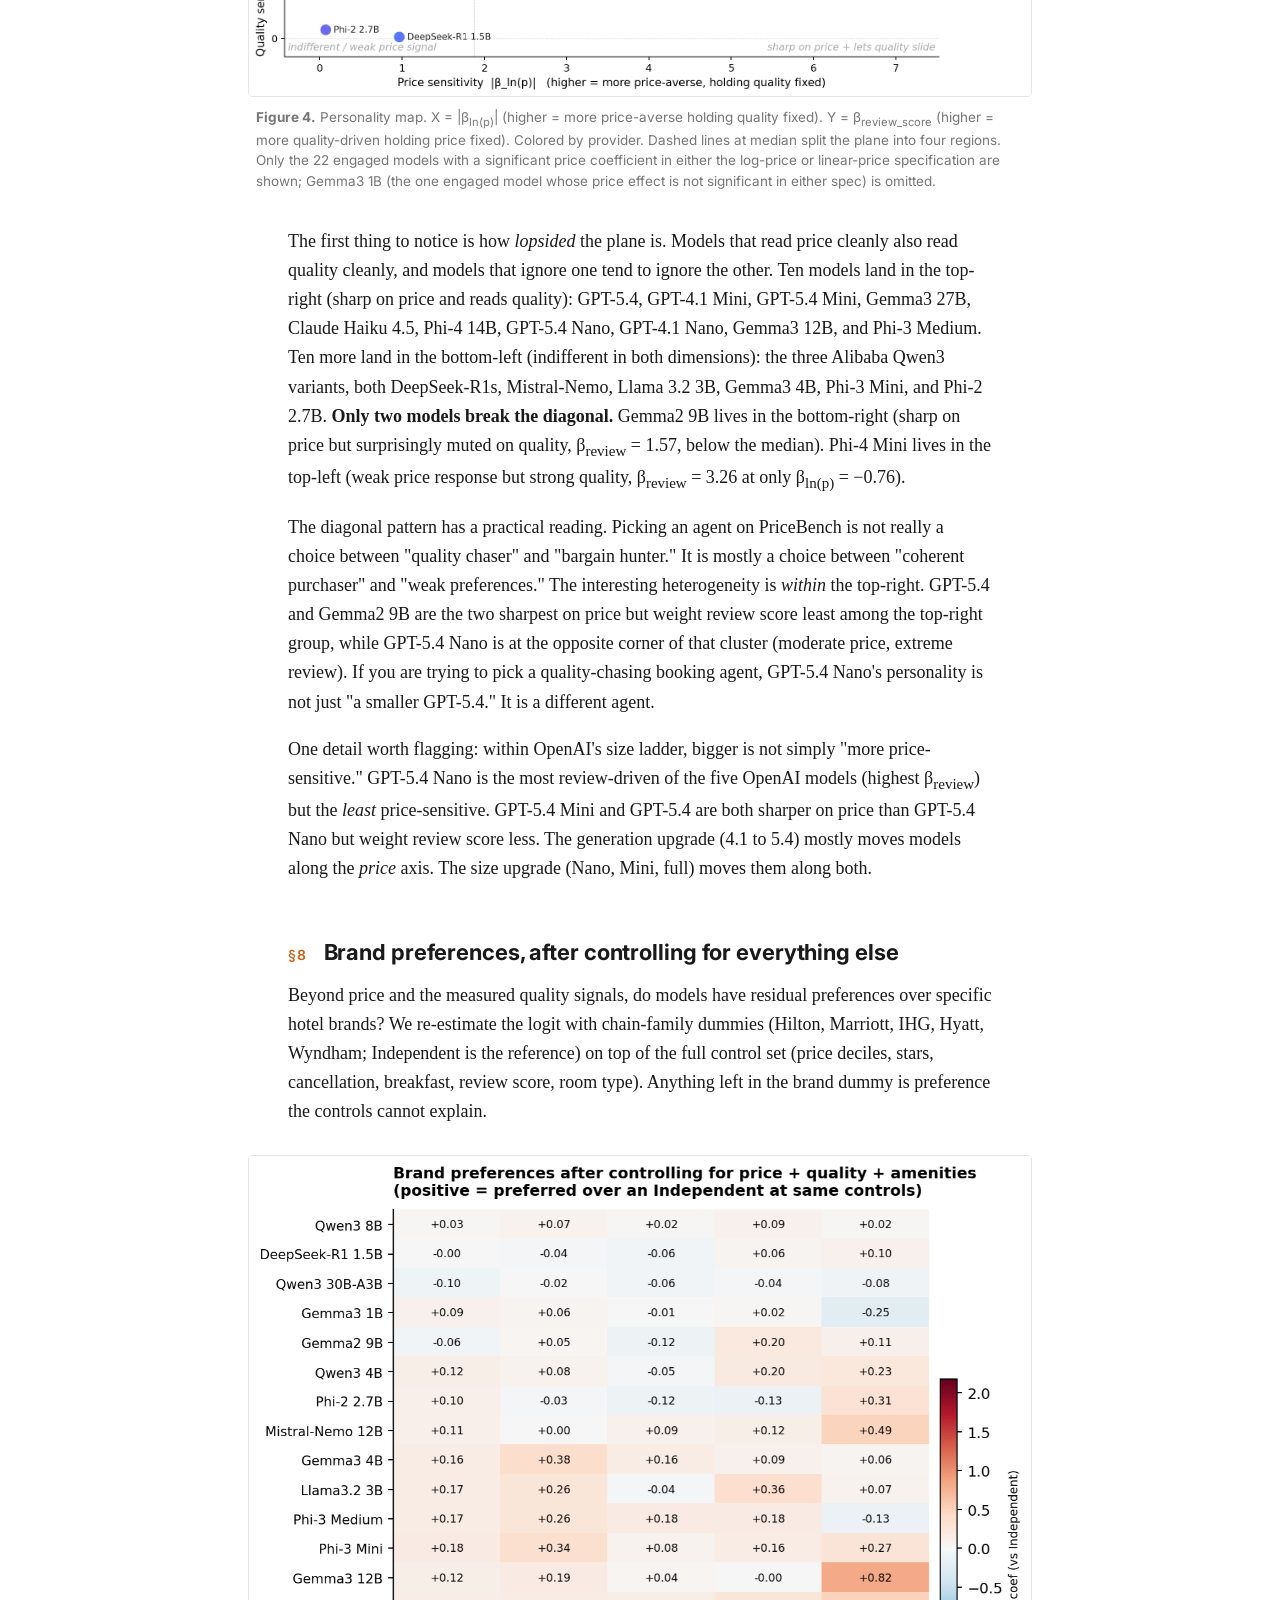
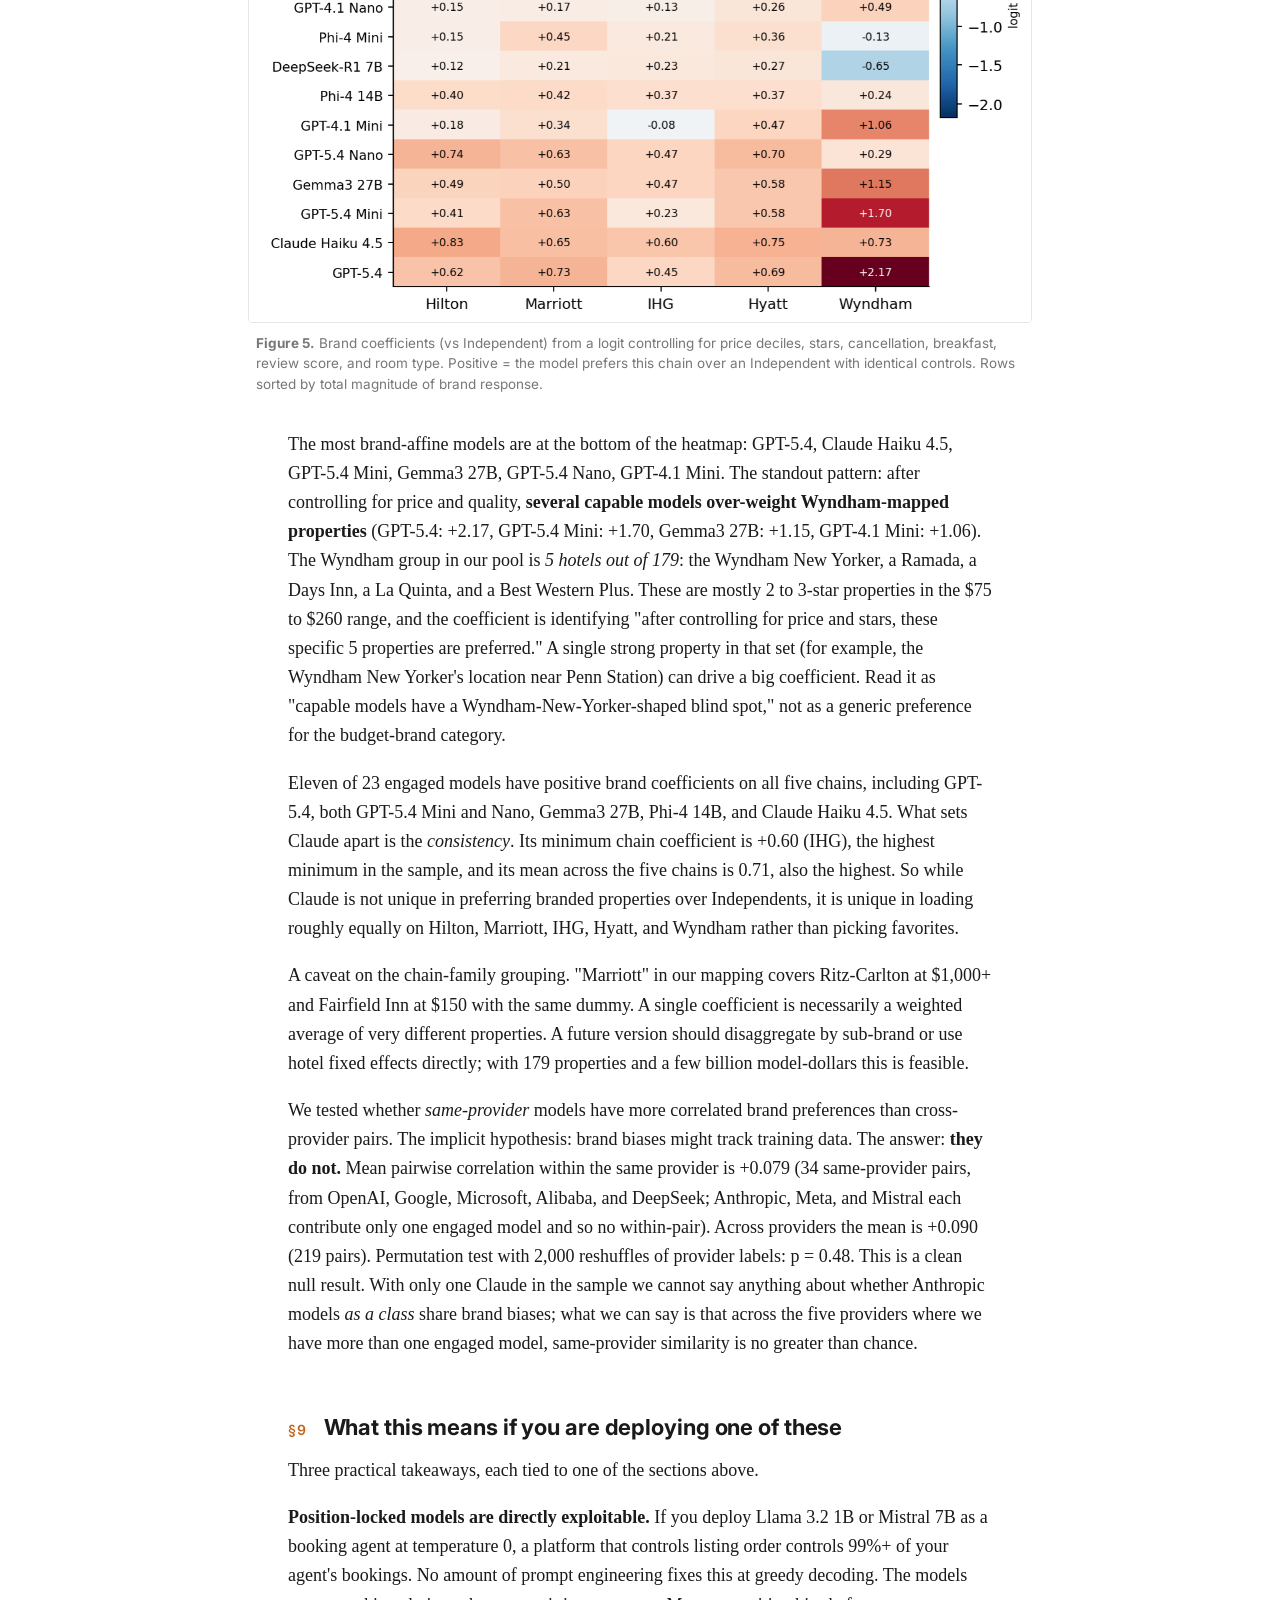
==== commit 214e0c86: "Add GitHub source link to header" ====
--- a/index.html
+++ b/index.html
@@ -17,6 +17,7 @@
 <header class="lede">
   <div class="eyebrow">PriceBench · a behavioral benchmark for LLM booking agents</div>
   <h1>How much will an LLM pay for a better hotel?</h1>
+  <p class="source-link"><a href="https://github.com/Pashasan/PriceBench">Source code on GitHub &rarr;</a></p>
   <p class="dek">A benchmark of 29 language models on 3,600 realistic New York hotel booking tasks. We use conditional logit to recover each model's willingness to trade dollars for stars, reviews, brand, and everything else the user did not specify.</p>
 </header>
 
--- a/style.css
+++ b/style.css
@@ -97,6 +97,12 @@
   font-style: italic;
 }
 
+p.source-link {
+  font-family: 'Inter', -apple-system, system-ui, sans-serif;
+  font-size: 13px;
+  margin: -8px 0 18px;
+}
+
 ul, ol { padding-left: 24px; margin: 0 0 18px; }
 li { margin-bottom: 6px; }
 
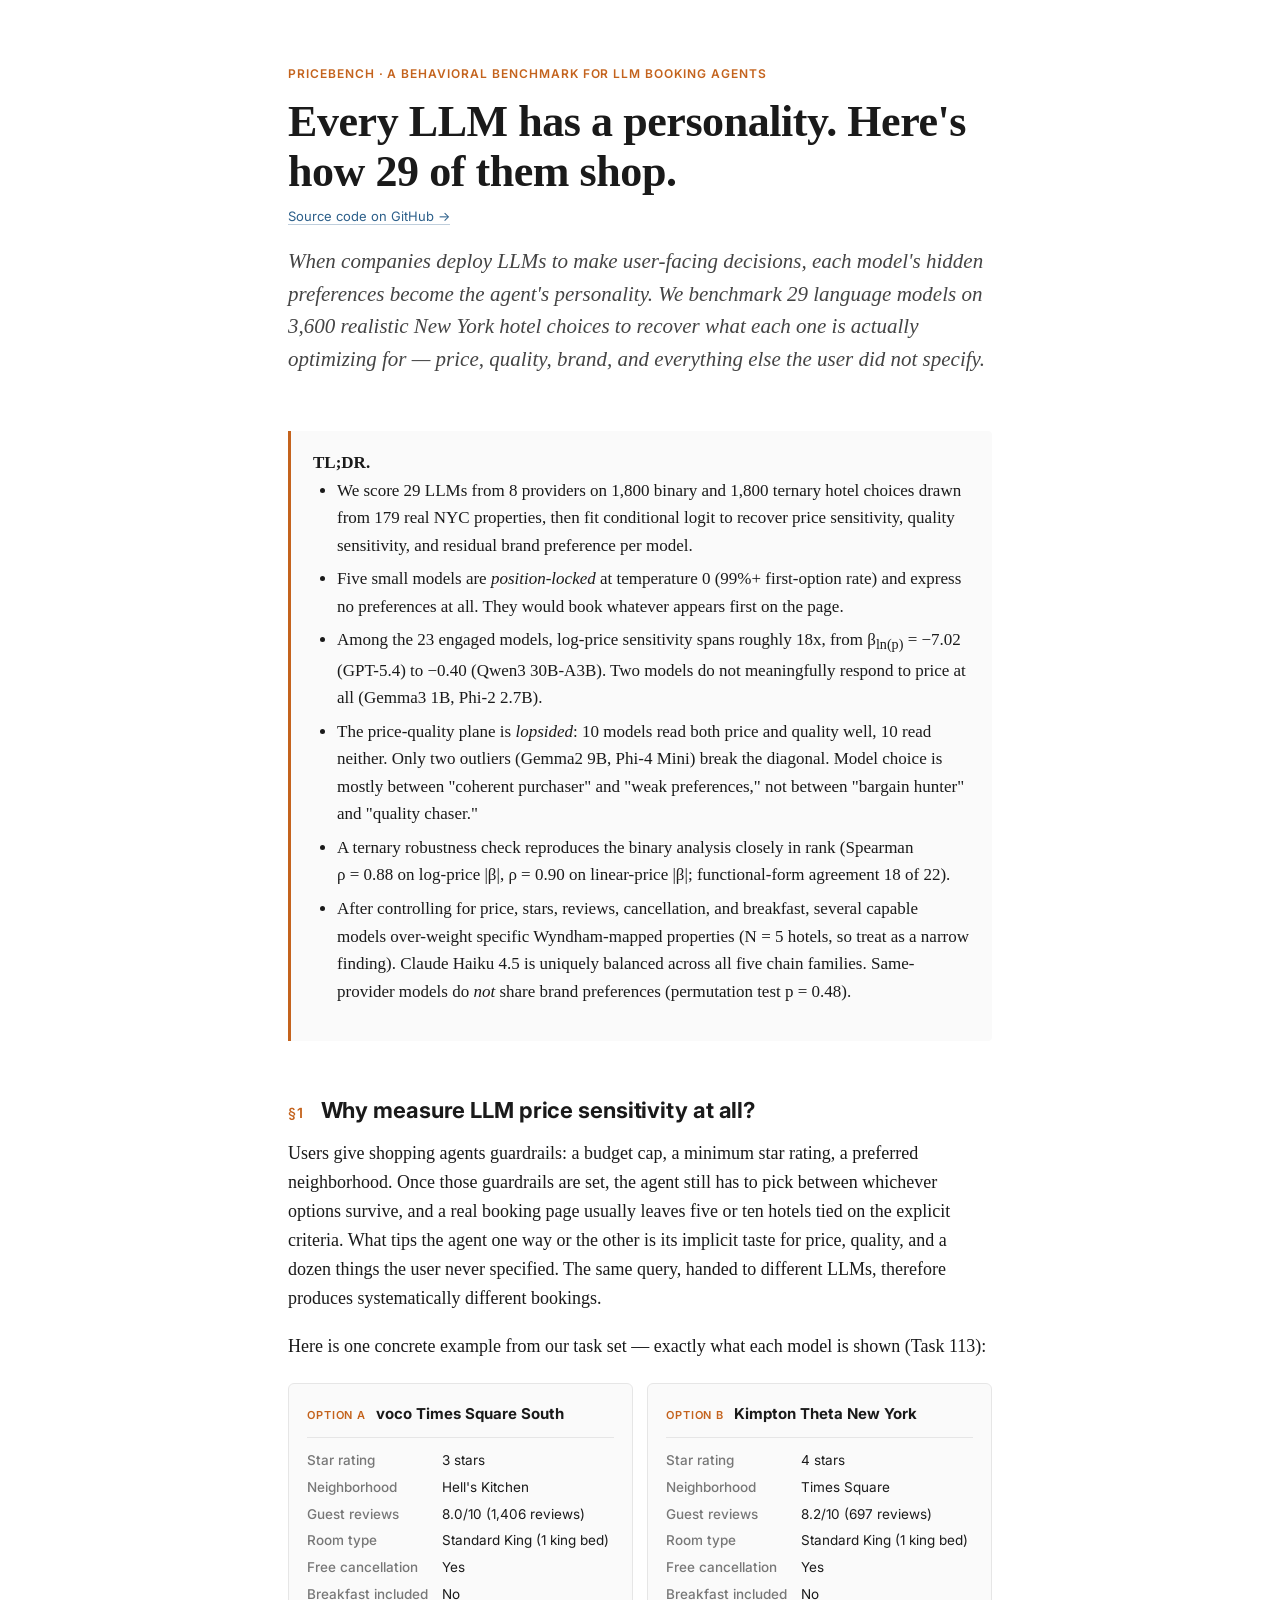
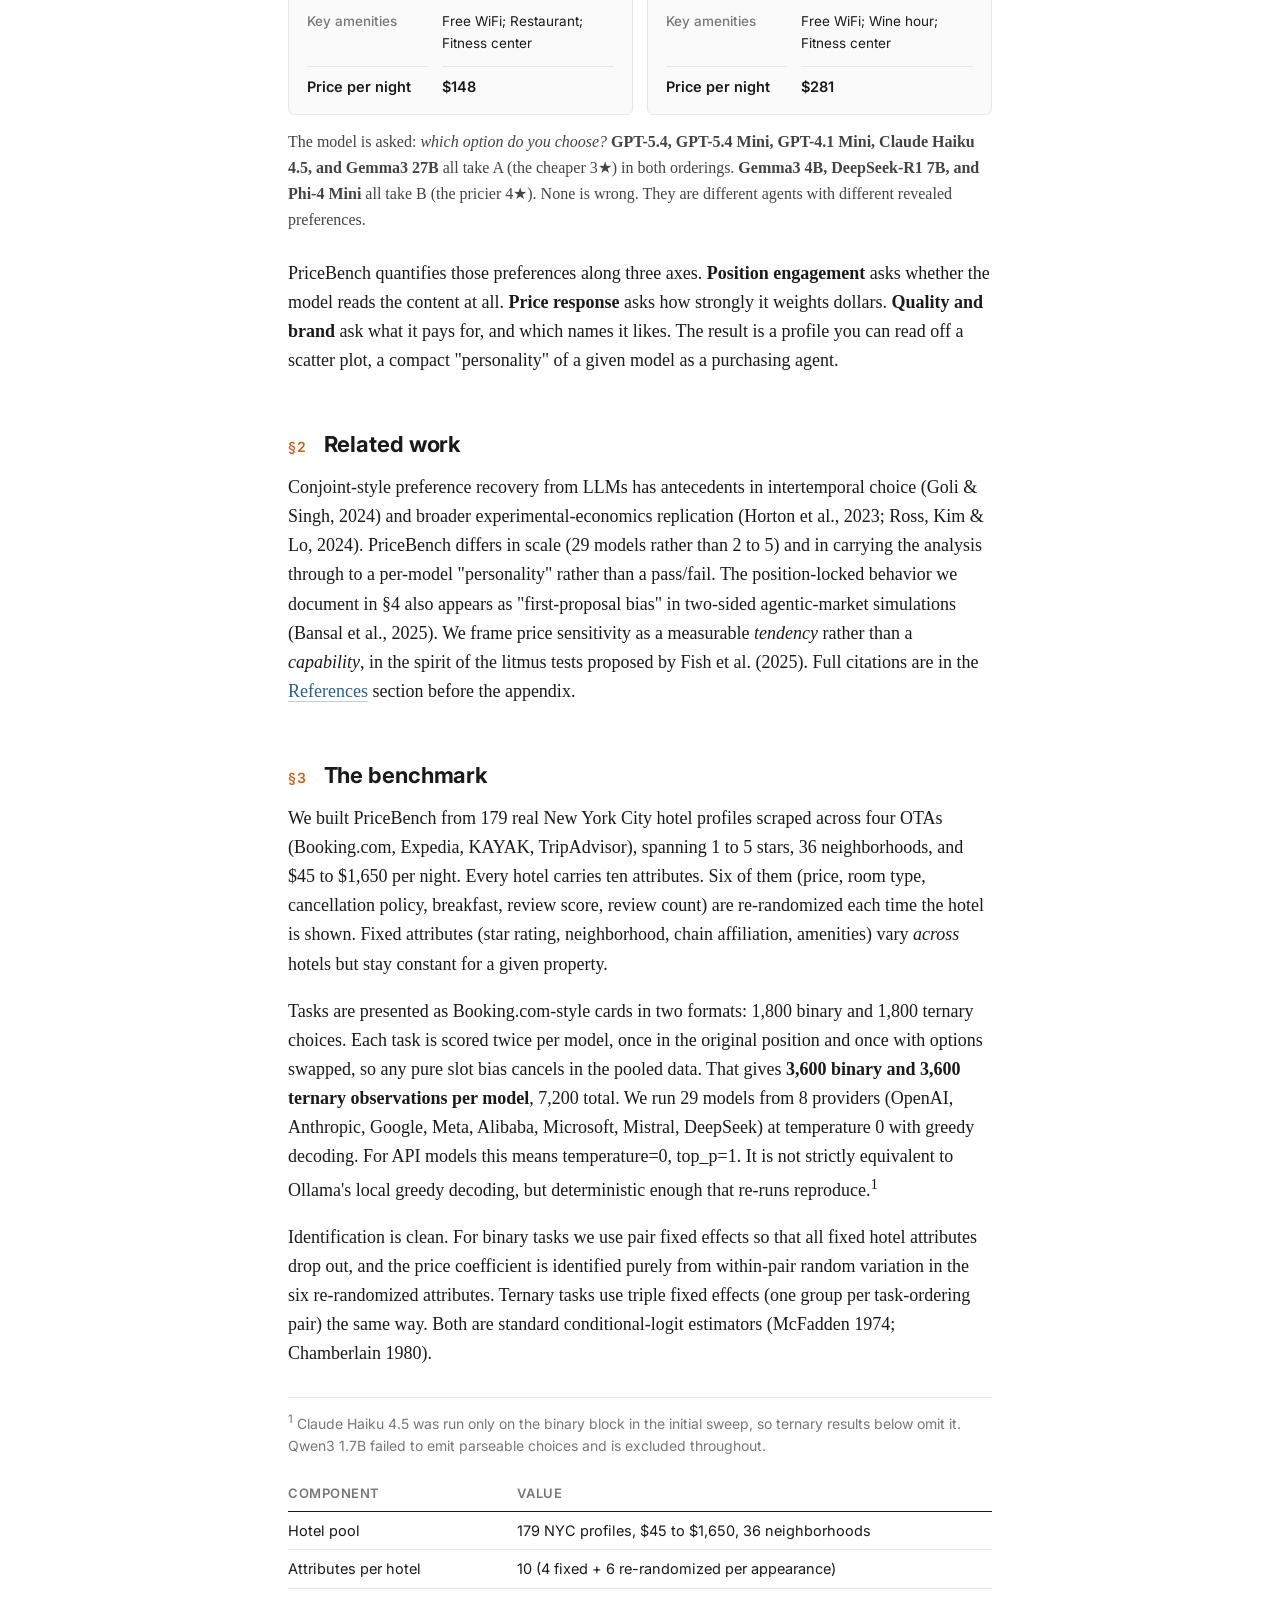
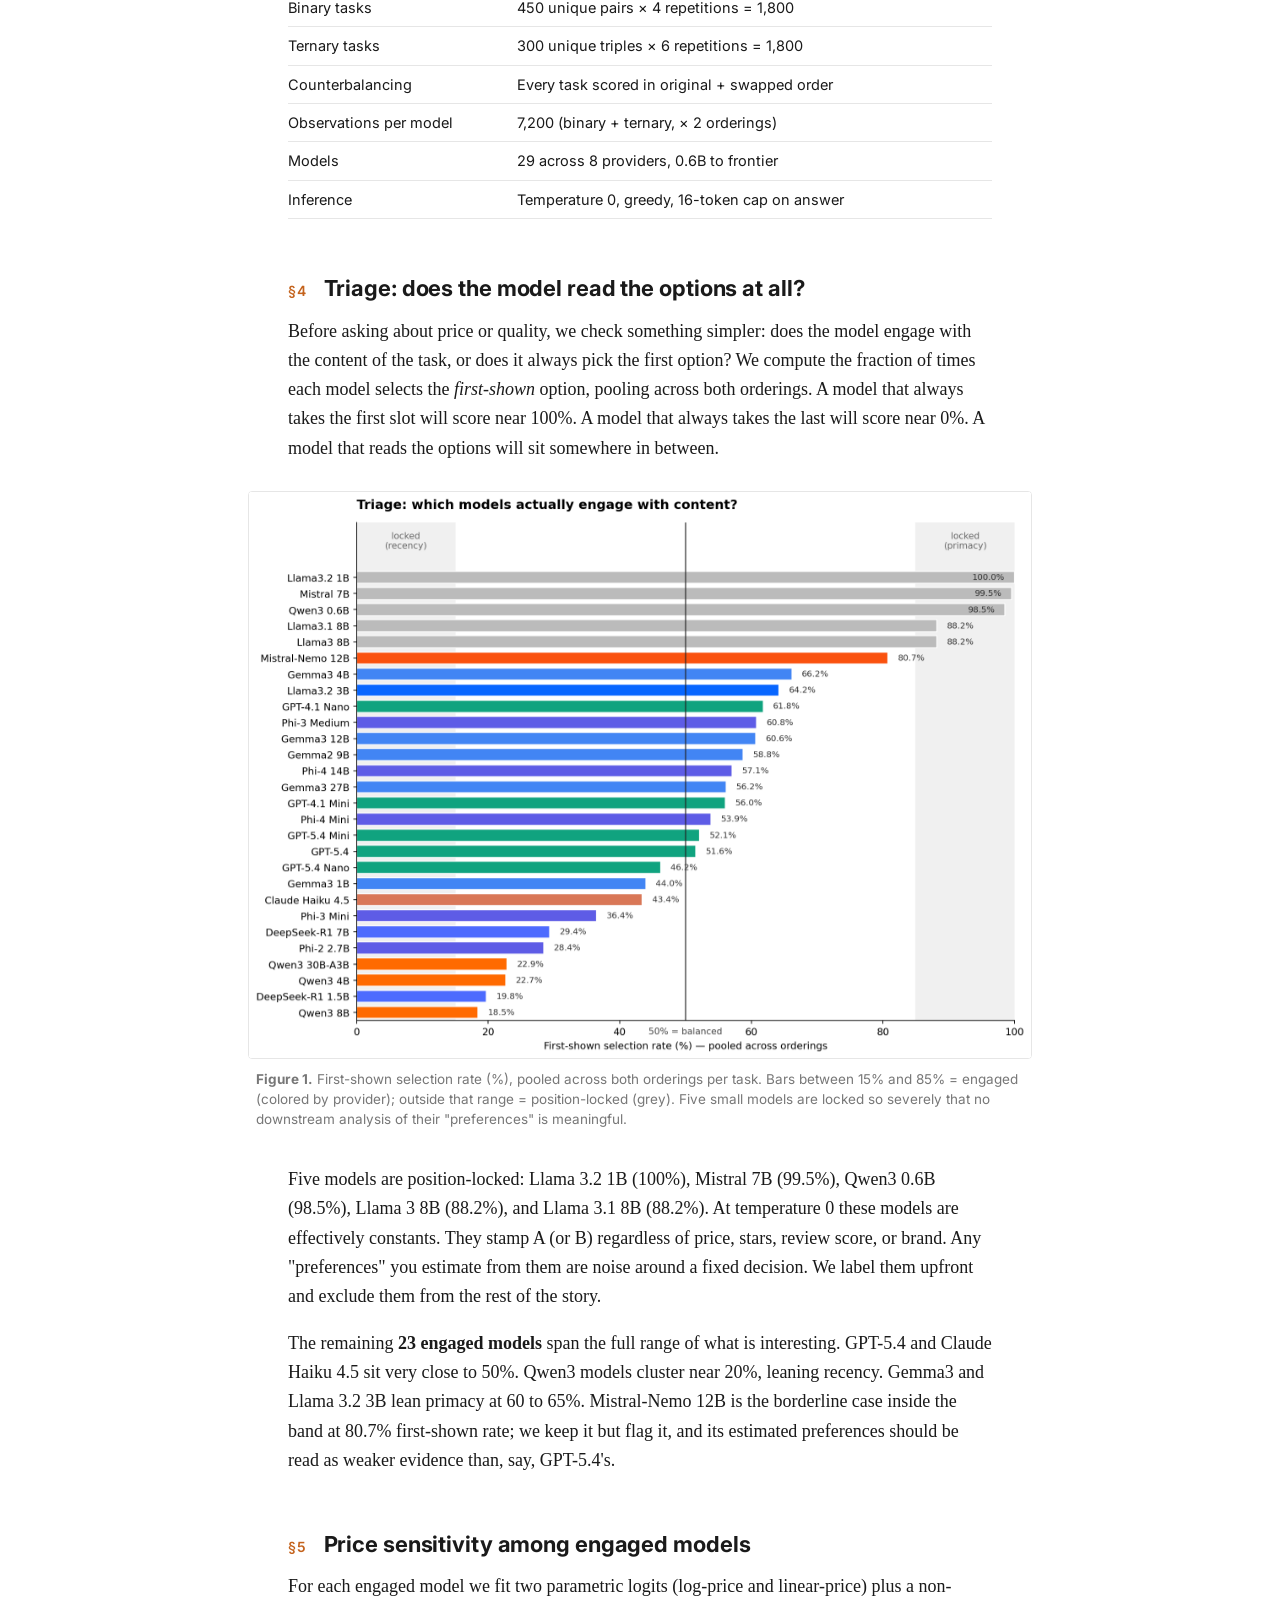
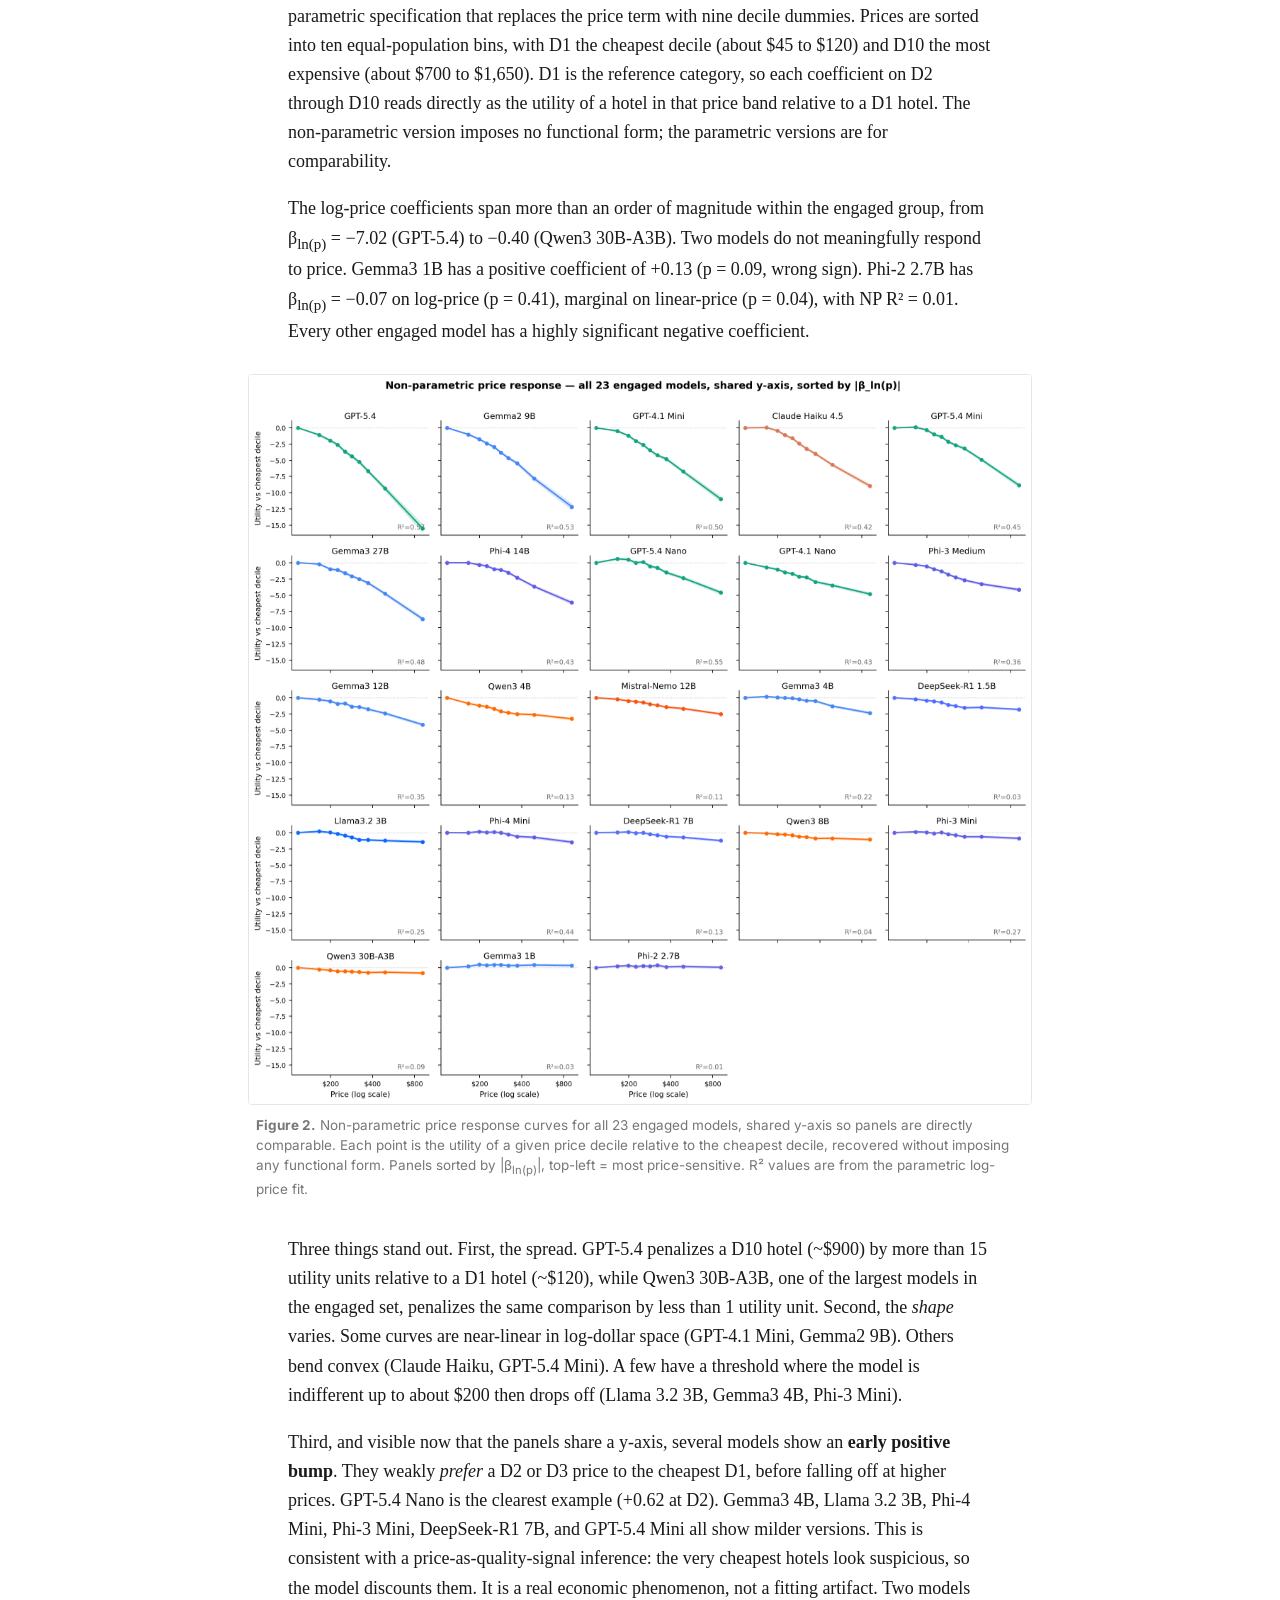
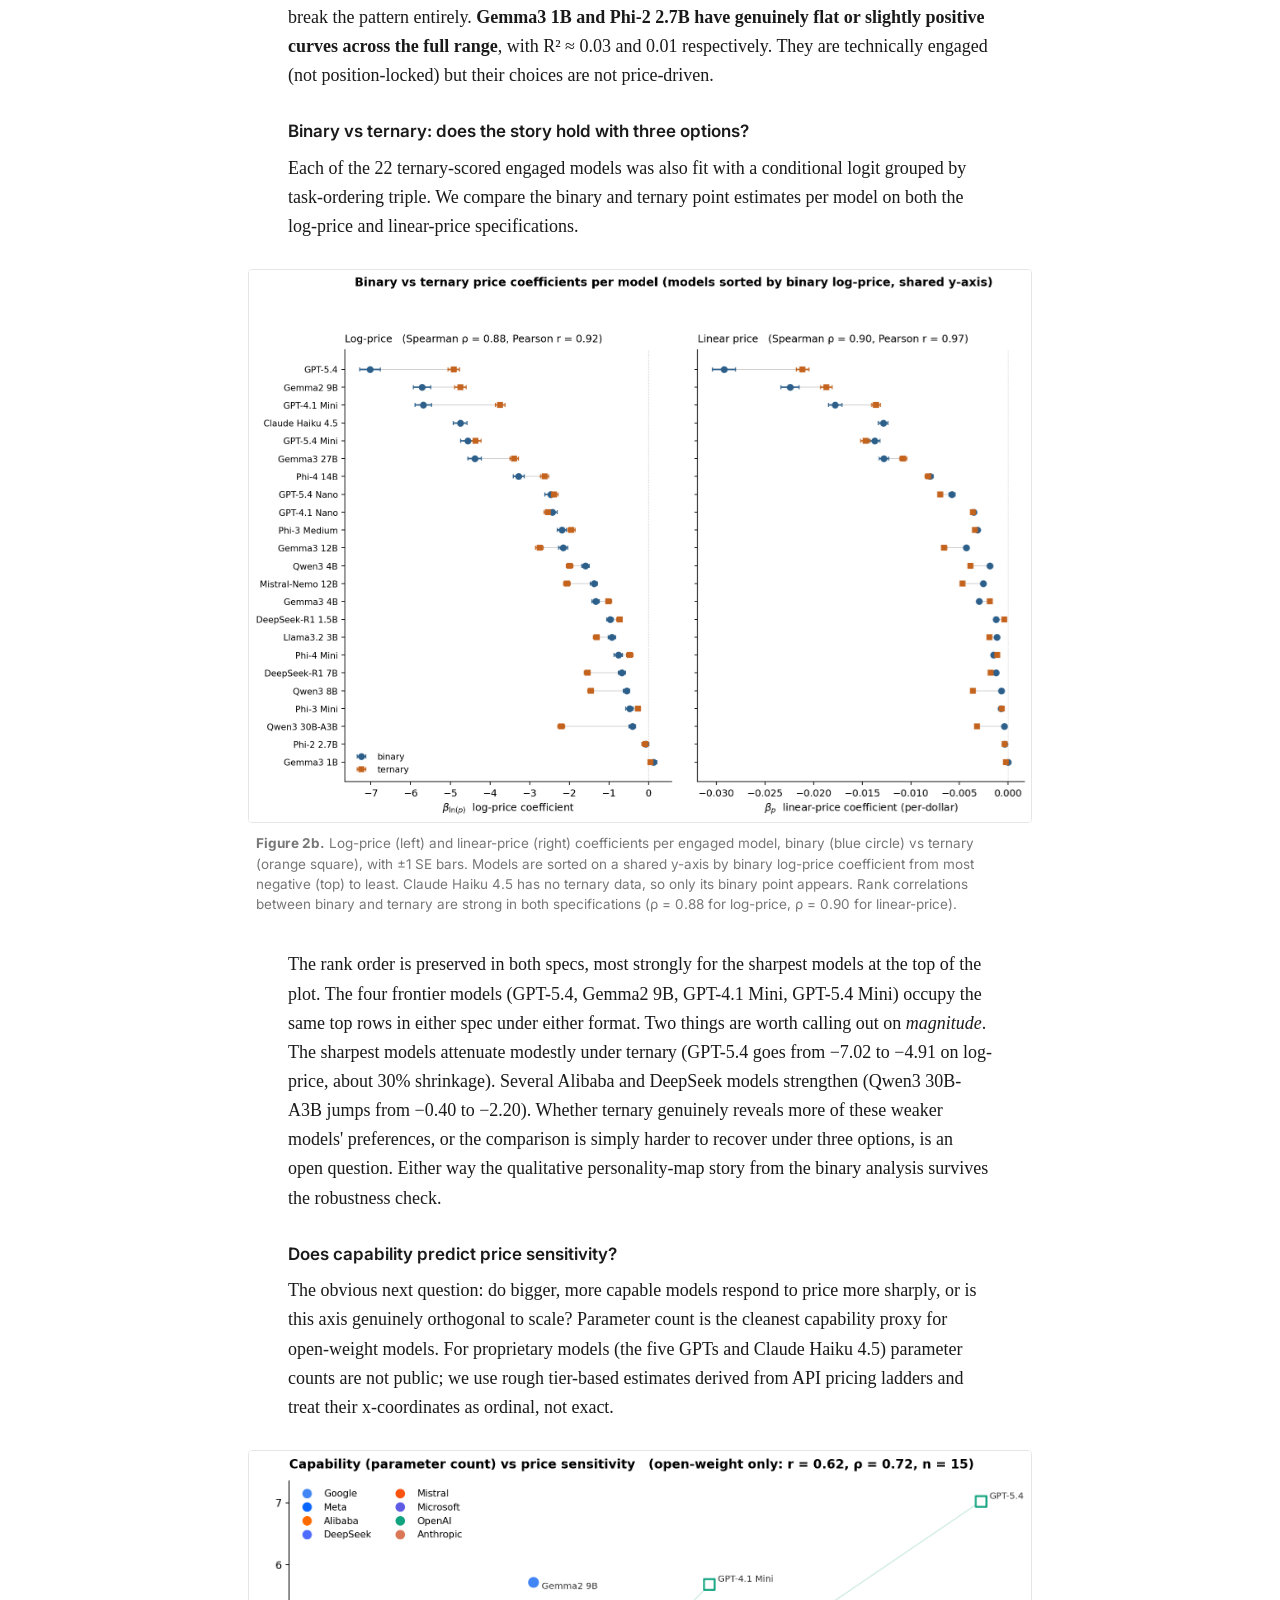
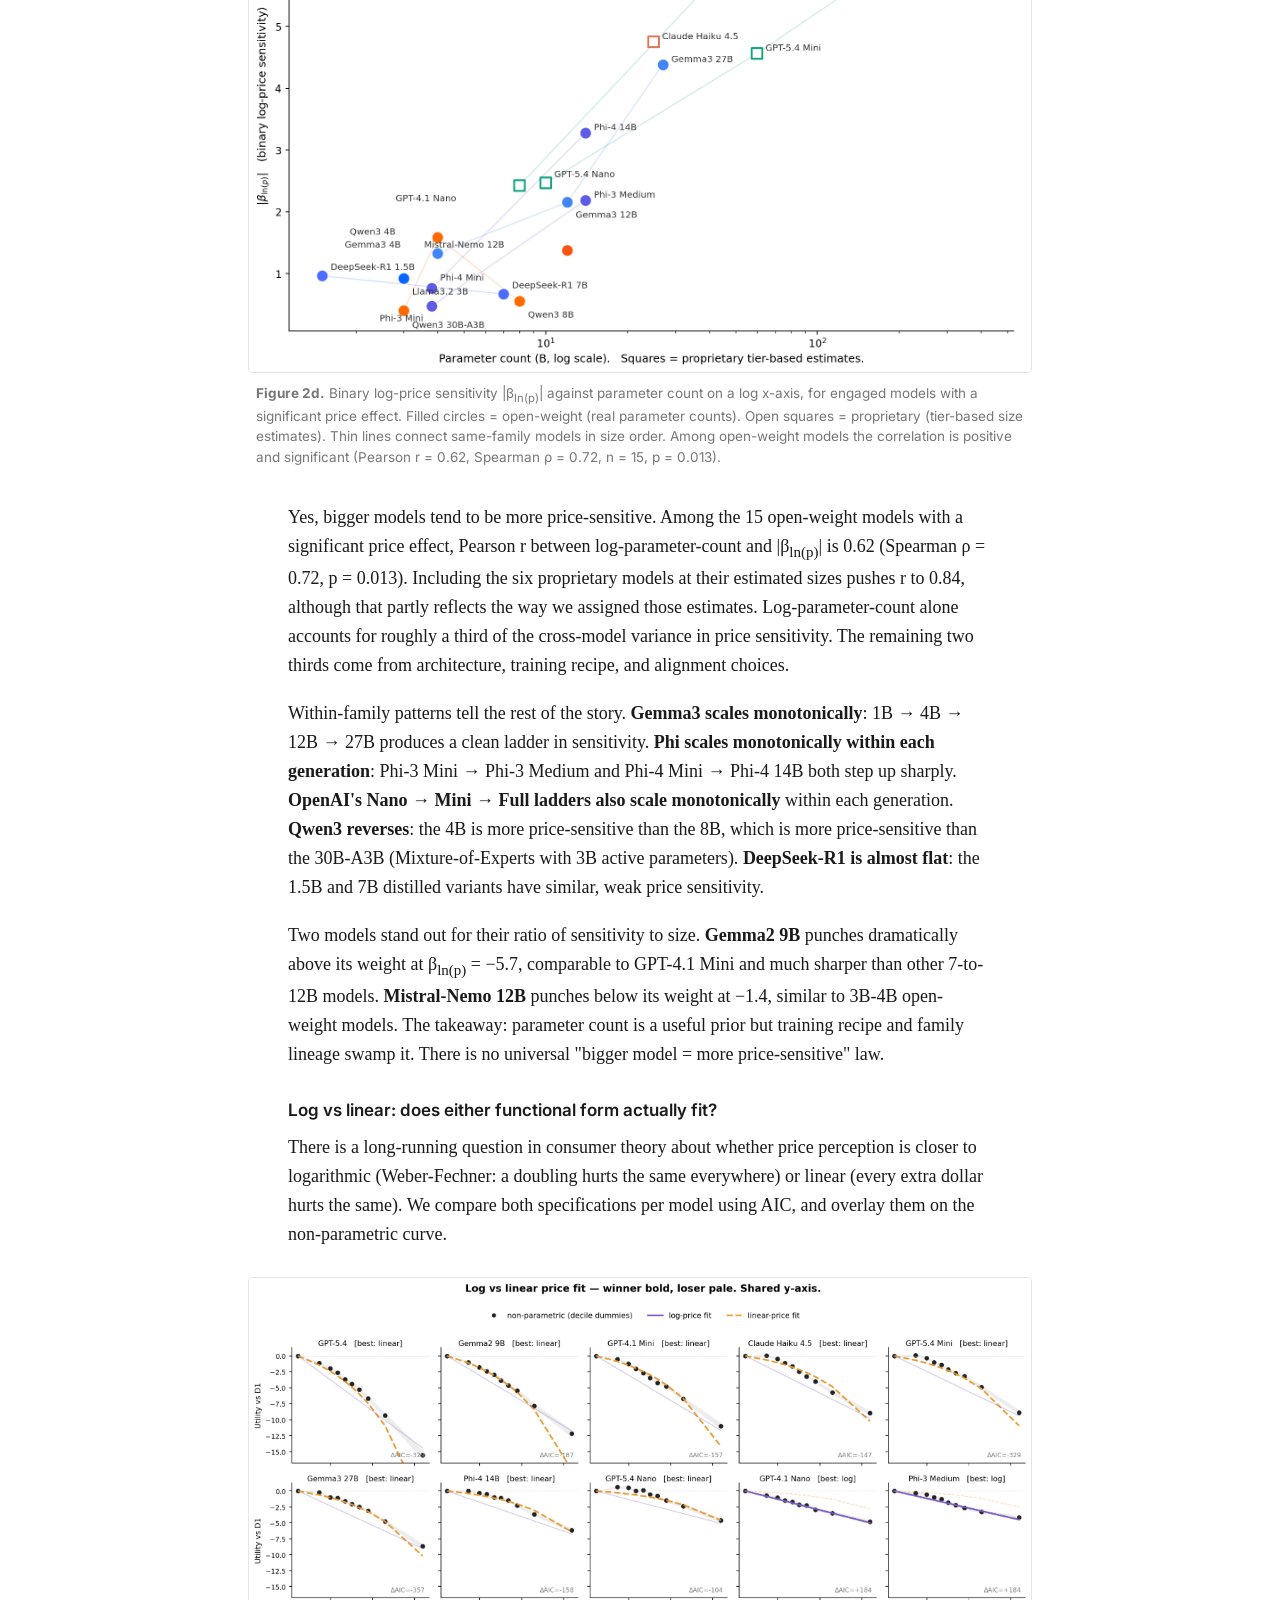
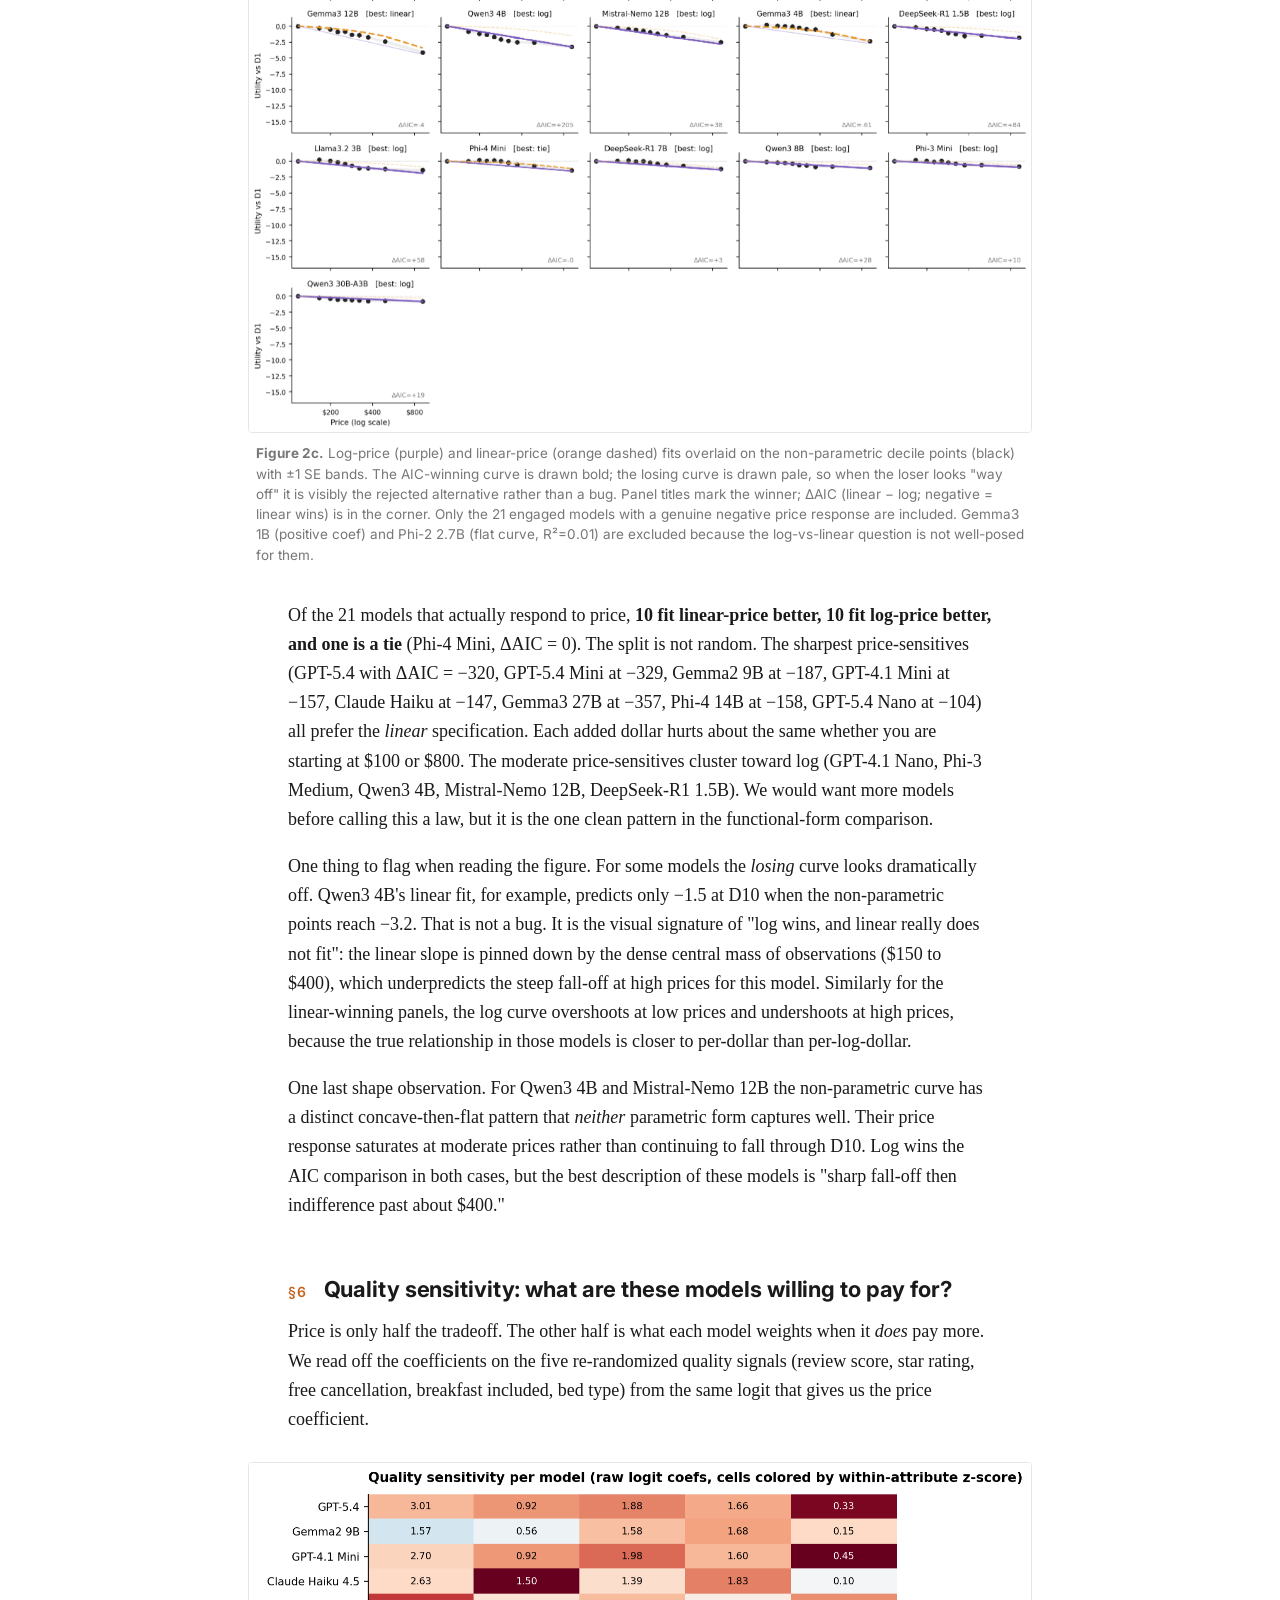
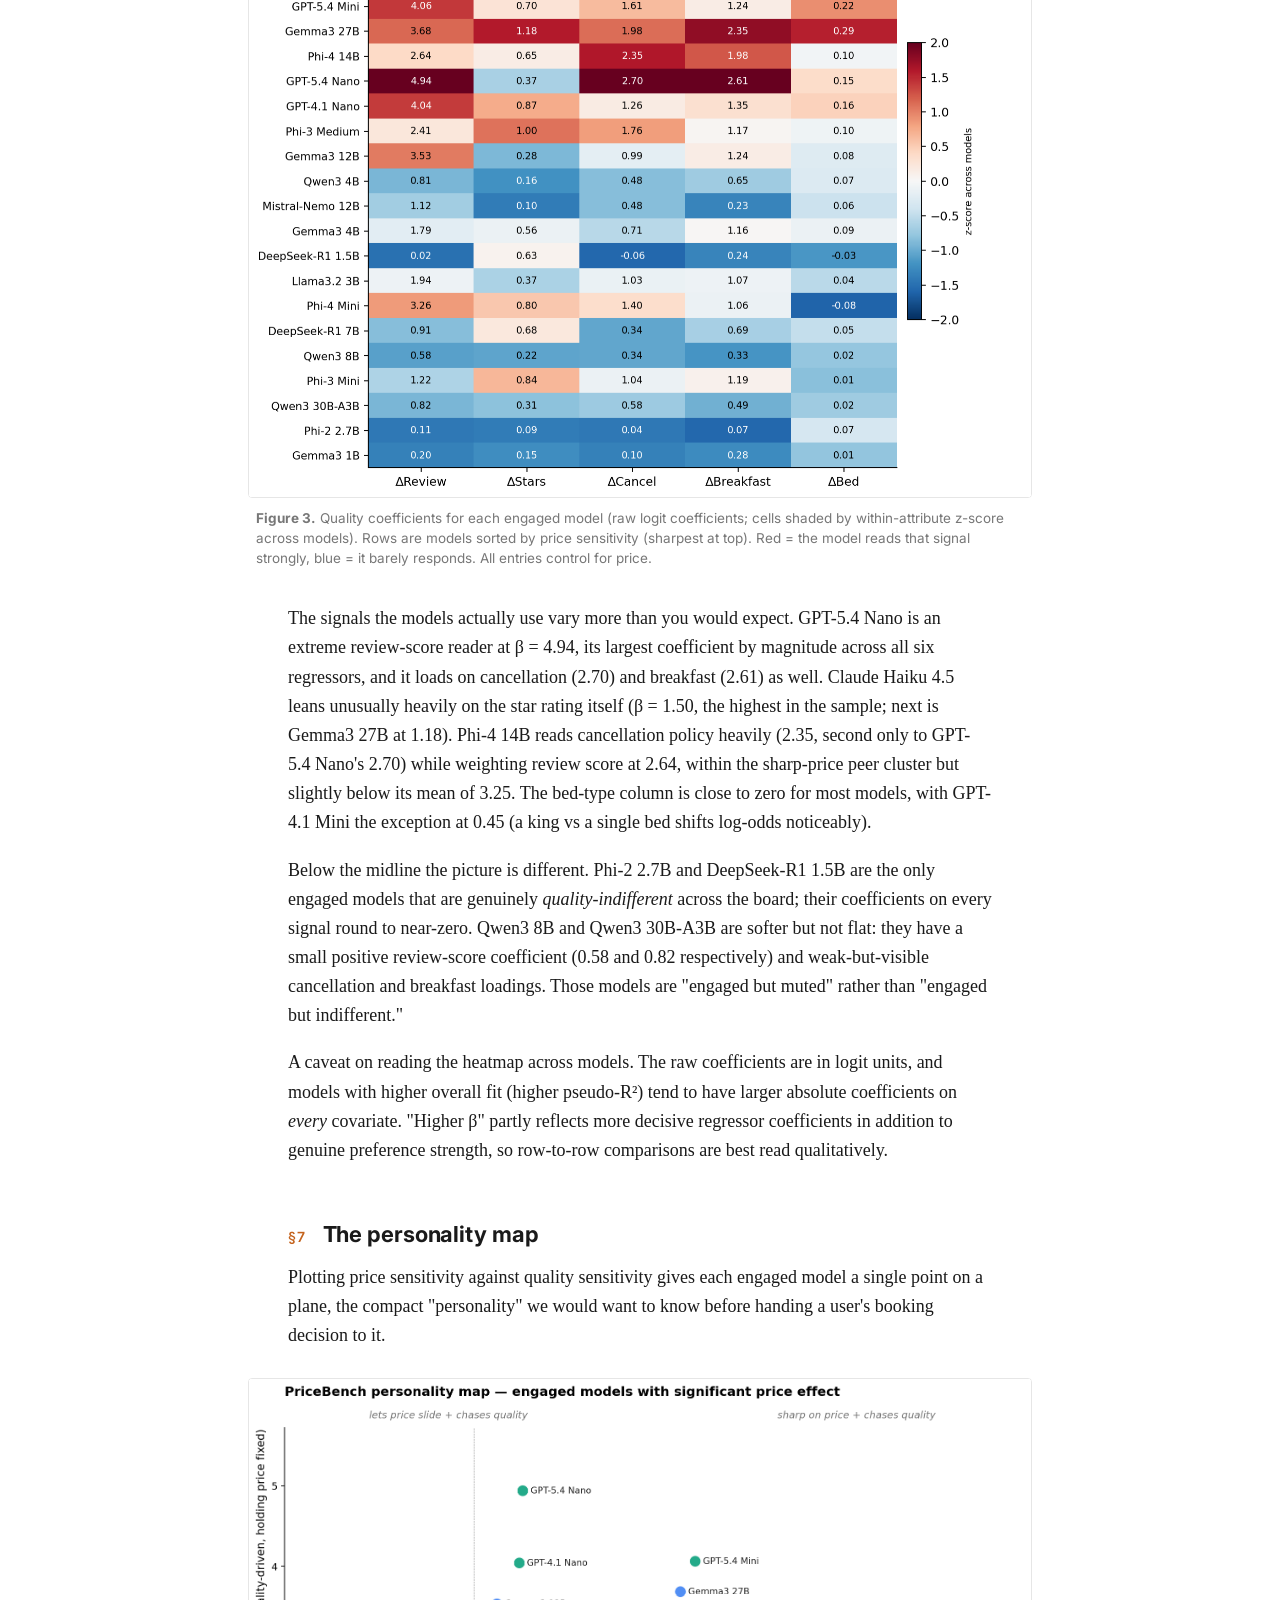
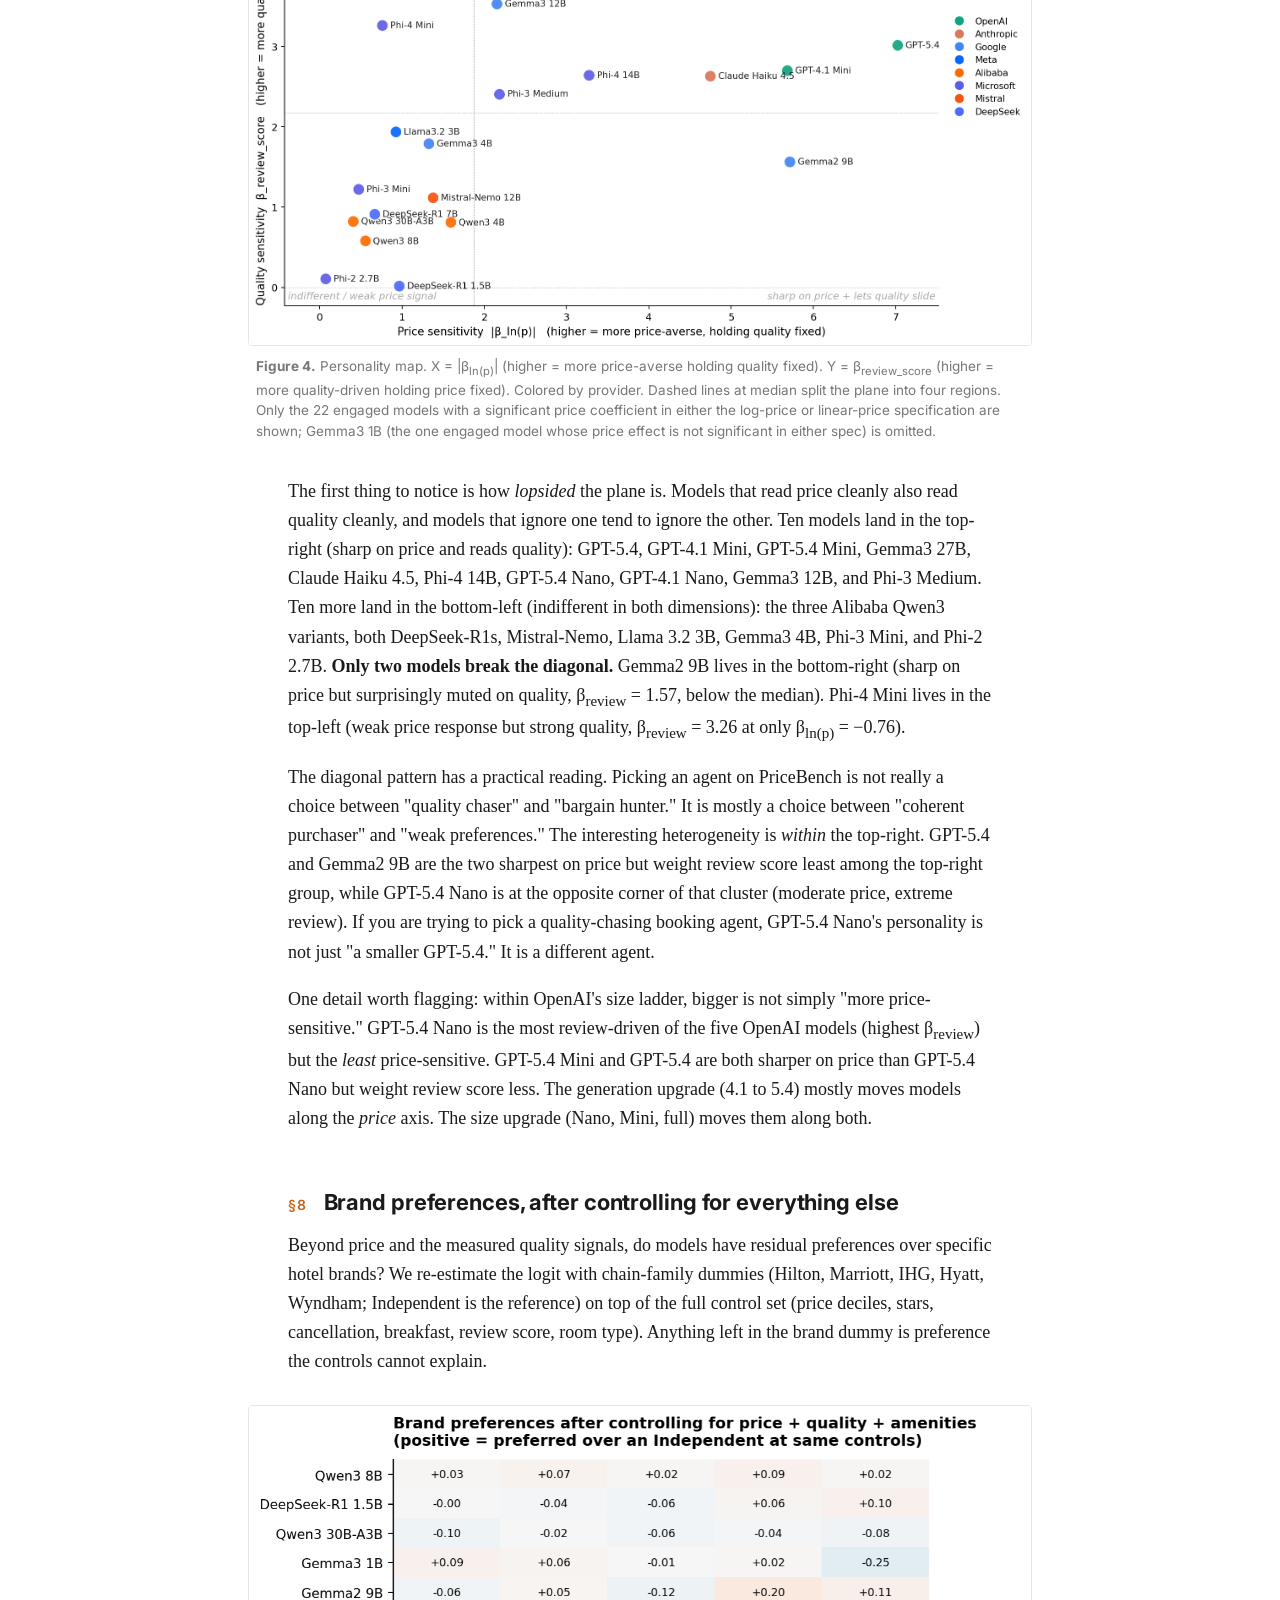
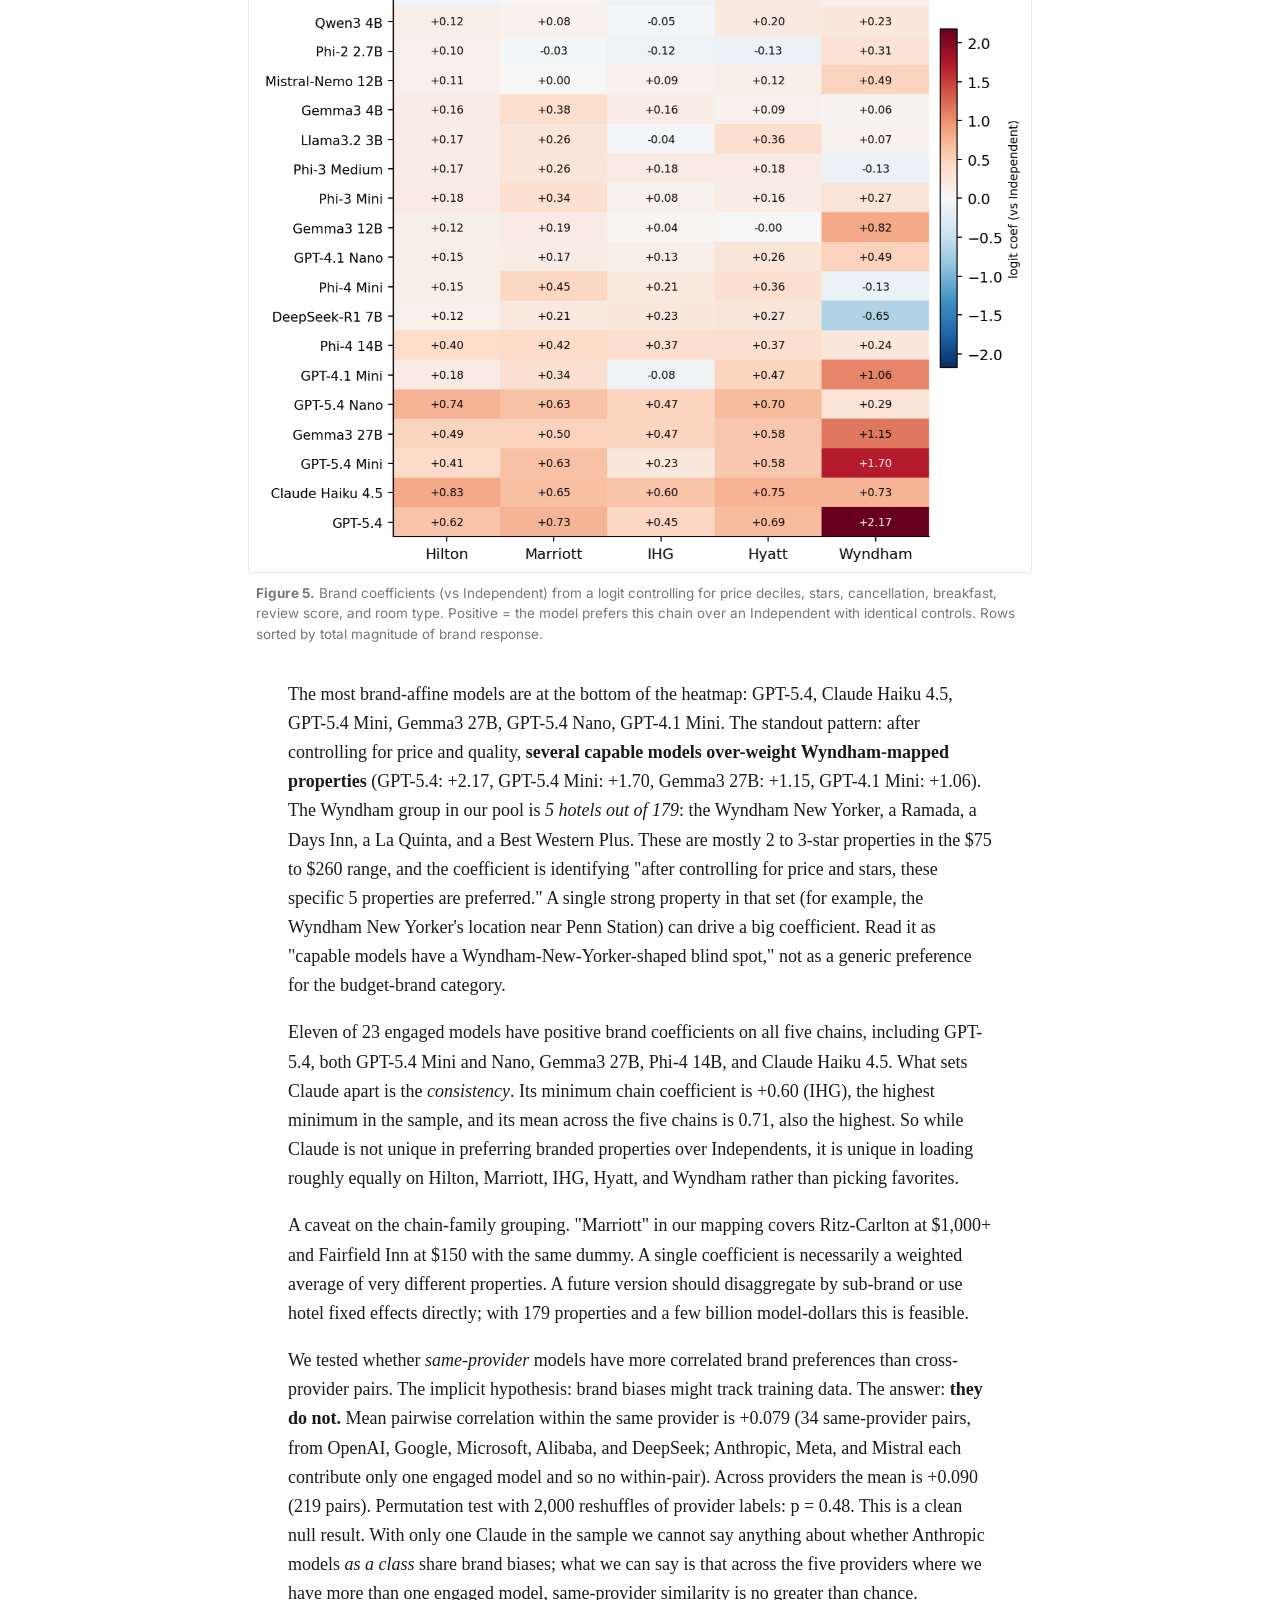
==== commit 4a9feb2a: "Reframe header around LLM personalities; show binary task as side-by-side cards" ====
--- a/index.html
+++ b/index.html
@@ -16,9 +16,9 @@
 
 <header class="lede">
   <div class="eyebrow">PriceBench · a behavioral benchmark for LLM booking agents</div>
-  <h1>How much will an LLM pay for a better hotel?</h1>
+  <h1>Every LLM has a personality. Here's how 29 of them shop.</h1>
   <p class="source-link"><a href="https://github.com/Pashasan/PriceBench">Source code on GitHub &rarr;</a></p>
-  <p class="dek">A benchmark of 29 language models on 3,600 realistic New York hotel booking tasks. We use conditional logit to recover each model's willingness to trade dollars for stars, reviews, brand, and everything else the user did not specify.</p>
+  <p class="dek">When companies deploy LLMs to make user-facing decisions, each model's hidden preferences become the agent's personality. We benchmark 29 language models on 3,600 realistic New York hotel choices to recover what each one is actually optimizing for &mdash; price, quality, brand, and everything else the user did not specify.</p>
 </header>
 
 <!-- TL;DR -->
@@ -39,15 +39,38 @@
 
 <p>Users give shopping agents guardrails: a budget cap, a minimum star rating, a preferred neighborhood. Once those guardrails are set, the agent still has to pick between whichever options survive, and a real booking page usually leaves five or ten hotels tied on the explicit criteria. What tips the agent one way or the other is its implicit taste for price, quality, and a dozen things the user never specified. The same query, handed to different LLMs, therefore produces systematically different bookings.</p>
 
-<p>Here is one concrete example from our task set, a realistic decision with no "right" answer:</p>
-
-<div class="callout">
-<strong>Task 113.</strong> Two hotels passing a plausible guardrail.<br>
-<span class="mono">Option A</span>&nbsp;&nbsp;voco Times Square South &middot; 3&starf; &middot; review 8.0 &middot; $148<br>
-<span class="mono">Option B</span>&nbsp;&nbsp;Kimpton Theta New York &middot; 4&starf; &middot; review 8.2 &middot; $281<br>
-<br>
-GPT-5.4, GPT-5.4 Mini, GPT-4.1 Mini, Claude Haiku 4.5, and Gemma3 27B all take <span class="mono">A</span> (the cheaper 3&starf;) in both orderings. Gemma3 4B, DeepSeek-R1 7B, and Phi-4 Mini all take <span class="mono">B</span> (the pricier 4&starf;). None is wrong. They are different agents with different revealed preferences.
+<p>Here is one concrete example from our task set &mdash; exactly what each model is shown (Task 113):</p>
+
+<div class="choice-cards">
+  <div class="choice-card">
+    <div class="card-head"><span class="card-tag">Option A</span><strong>voco Times Square South</strong></div>
+    <dl class="card-attrs">
+      <dt>Star rating</dt><dd>3 stars</dd>
+      <dt>Neighborhood</dt><dd>Hell's Kitchen</dd>
+      <dt>Guest reviews</dt><dd>8.0/10 (1,406 reviews)</dd>
+      <dt>Room type</dt><dd>Standard King (1 king bed)</dd>
+      <dt>Free cancellation</dt><dd>Yes</dd>
+      <dt>Breakfast included</dt><dd>No</dd>
+      <dt>Key amenities</dt><dd>Free WiFi; Restaurant; Fitness center</dd>
+      <dt class="price-row">Price per night</dt><dd class="price-row">$148</dd>
+    </dl>
+  </div>
+  <div class="choice-card">
+    <div class="card-head"><span class="card-tag">Option B</span><strong>Kimpton Theta New York</strong></div>
+    <dl class="card-attrs">
+      <dt>Star rating</dt><dd>4 stars</dd>
+      <dt>Neighborhood</dt><dd>Times Square</dd>
+      <dt>Guest reviews</dt><dd>8.2/10 (697 reviews)</dd>
+      <dt>Room type</dt><dd>Standard King (1 king bed)</dd>
+      <dt>Free cancellation</dt><dd>Yes</dd>
+      <dt>Breakfast included</dt><dd>No</dd>
+      <dt>Key amenities</dt><dd>Free WiFi; Wine hour; Fitness center</dd>
+      <dt class="price-row">Price per night</dt><dd class="price-row">$281</dd>
+    </dl>
+  </div>
 </div>
+
+<p class="card-caption">The model is asked: <em>which option do you choose?</em> <strong>GPT-5.4, GPT-5.4 Mini, GPT-4.1 Mini, Claude Haiku 4.5, and Gemma3 27B</strong> all take A (the cheaper 3&starf;) in both orderings. <strong>Gemma3 4B, DeepSeek-R1 7B, and Phi-4 Mini</strong> all take B (the pricier 4&starf;). None is wrong. They are different agents with different revealed preferences.</p>
 
 <p>PriceBench quantifies those preferences along three axes. <strong>Position engagement</strong> asks whether the model reads the content at all. <strong>Price response</strong> asks how strongly it weights dollars. <strong>Quality and brand</strong> ask what it pays for, and which names it likes. The result is a profile you can read off a scatter plot, a compact "personality" of a given model as a purchasing agent.</p>
 
--- a/style.css
+++ b/style.css
@@ -103,6 +103,82 @@
   margin: -8px 0 18px;
 }
 
+.choice-cards {
+  display: grid;
+  grid-template-columns: 1fr 1fr;
+  gap: 14px;
+  margin: 22px 0 14px;
+}
+
+.choice-card {
+  border: 1px solid var(--rule);
+  border-radius: 6px;
+  padding: 14px 18px 16px;
+  background: var(--bg-soft);
+  font-family: 'Inter', -apple-system, system-ui, sans-serif;
+}
+
+.choice-card .card-head {
+  border-bottom: 1px solid var(--rule);
+  padding-bottom: 10px;
+  margin-bottom: 12px;
+}
+
+.choice-card .card-tag {
+  display: inline-block;
+  font-size: 11px;
+  font-weight: 600;
+  text-transform: uppercase;
+  letter-spacing: 0.08em;
+  color: var(--accent);
+  margin-right: 10px;
+}
+
+.choice-card .card-head strong {
+  font-size: 15px;
+  color: var(--ink);
+}
+
+.choice-card dl.card-attrs {
+  margin: 0;
+  display: grid;
+  grid-template-columns: max-content 1fr;
+  column-gap: 14px;
+  row-gap: 5px;
+  font-size: 13.5px;
+}
+
+.choice-card dt {
+  color: var(--muted);
+  font-weight: 500;
+}
+
+.choice-card dd {
+  margin: 0;
+  color: var(--ink);
+}
+
+.choice-card dt.price-row,
+.choice-card dd.price-row {
+  margin-top: 6px;
+  padding-top: 8px;
+  border-top: 1px solid var(--rule);
+  font-weight: 600;
+  font-size: 14.5px;
+  color: var(--ink);
+}
+
+p.card-caption {
+  font-size: 16px;
+  color: var(--ink-soft);
+  margin-top: 14px;
+  margin-bottom: 26px;
+}
+
+@media (max-width: 720px) {
+  .choice-cards { grid-template-columns: 1fr; }
+}
+
 ul, ol { padding-left: 24px; margin: 0 0 18px; }
 li { margin-bottom: 6px; }
 
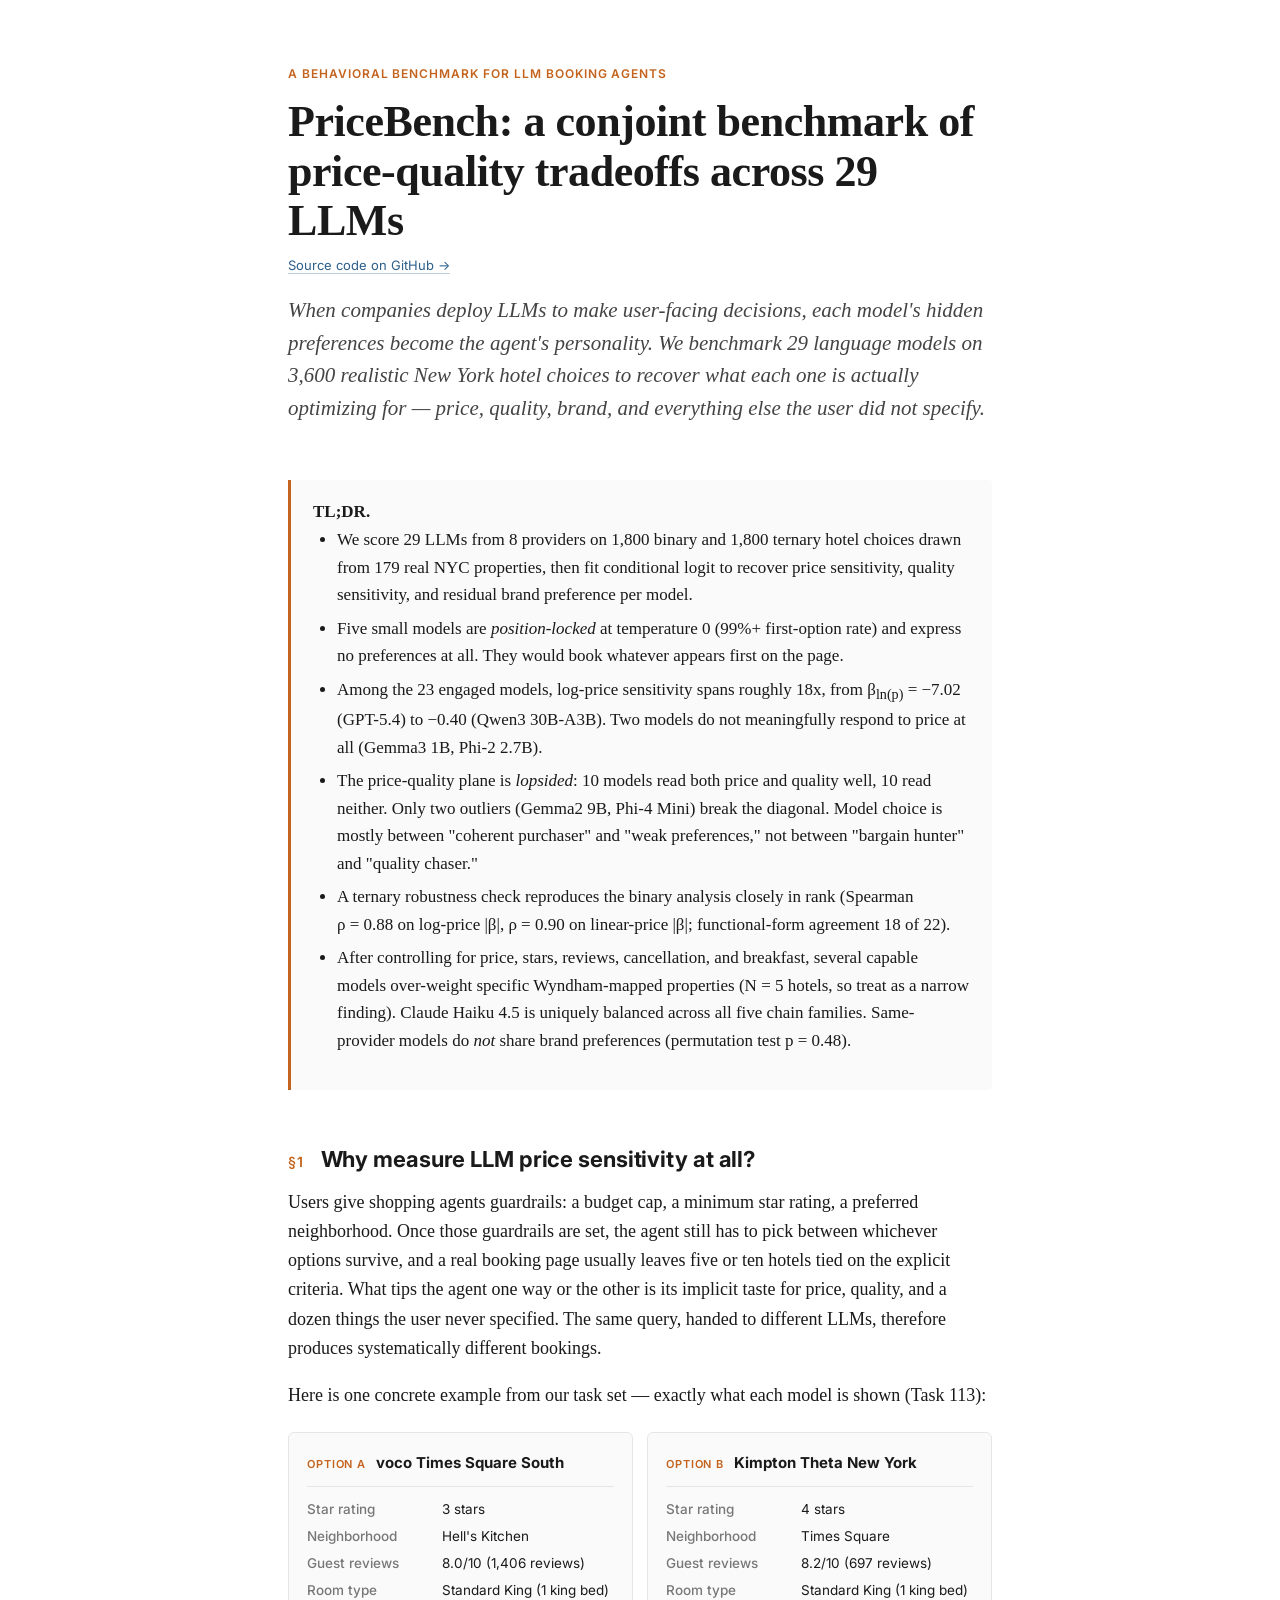
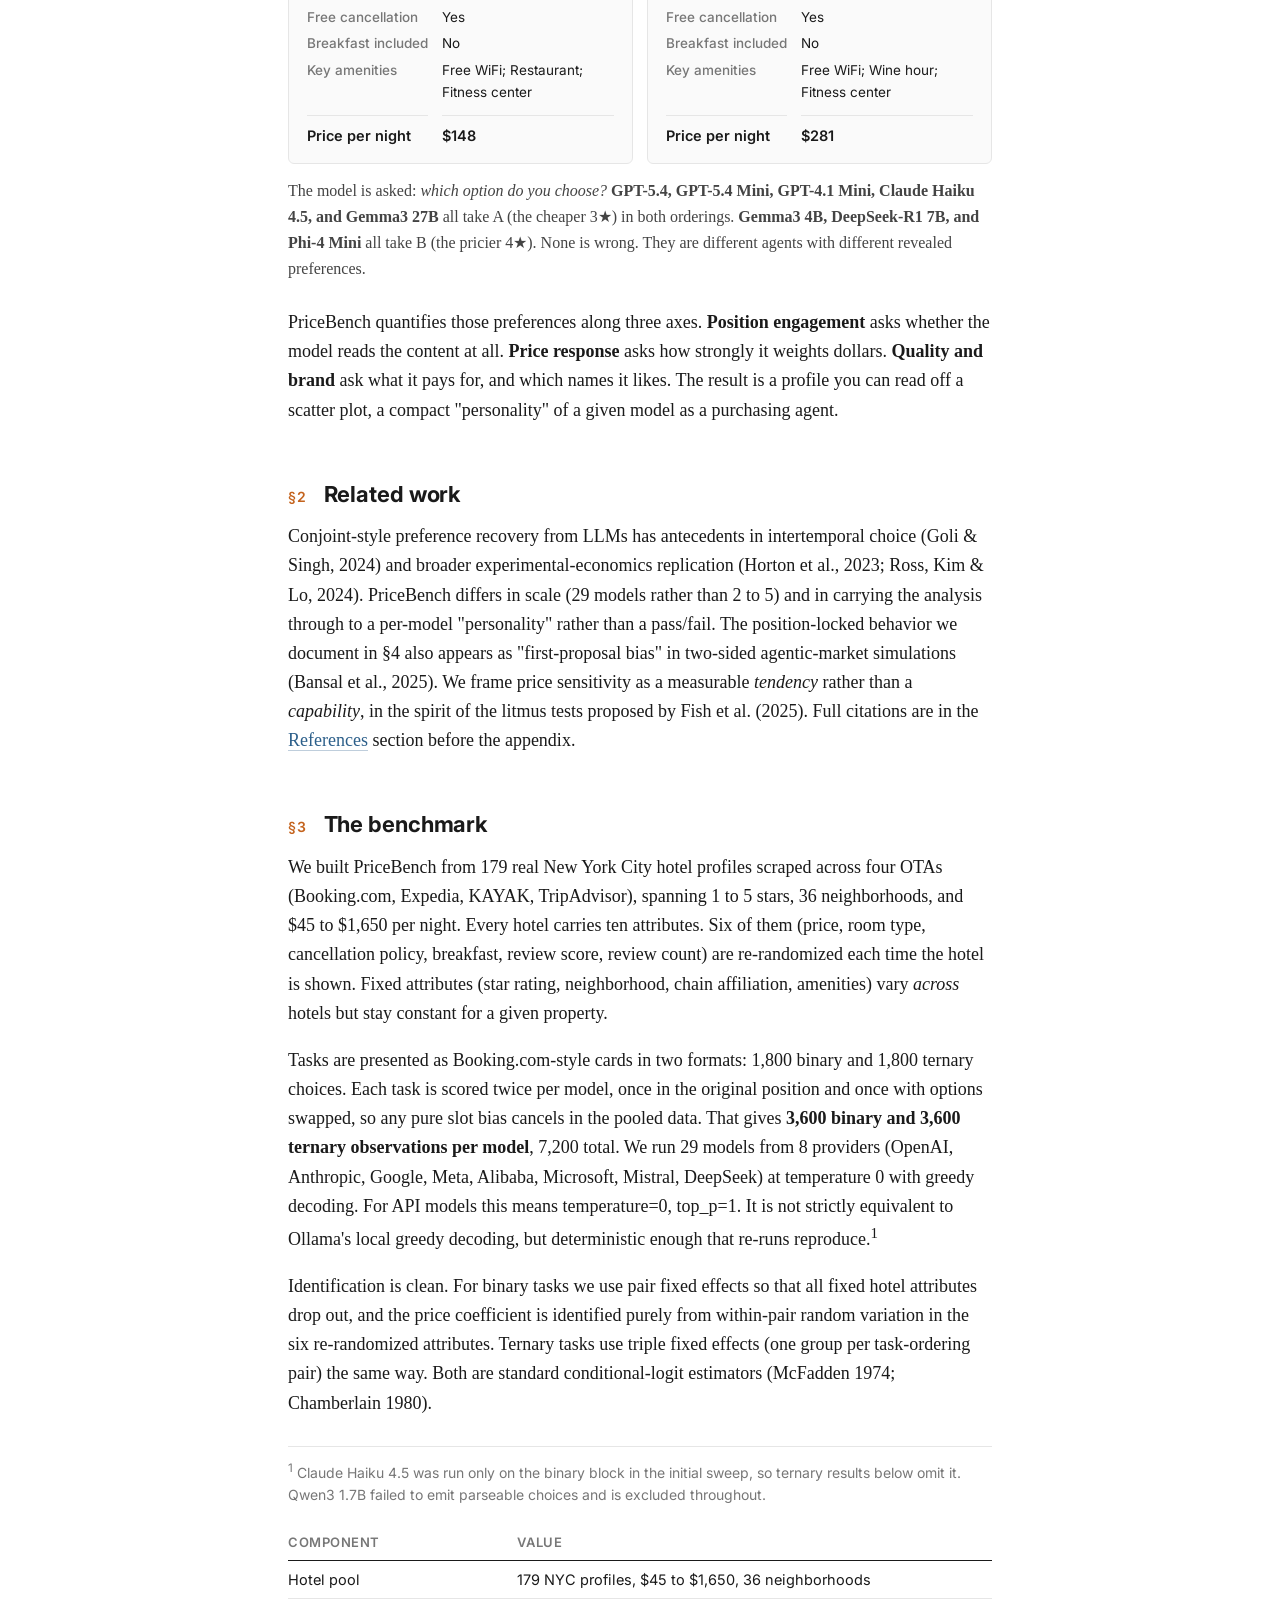
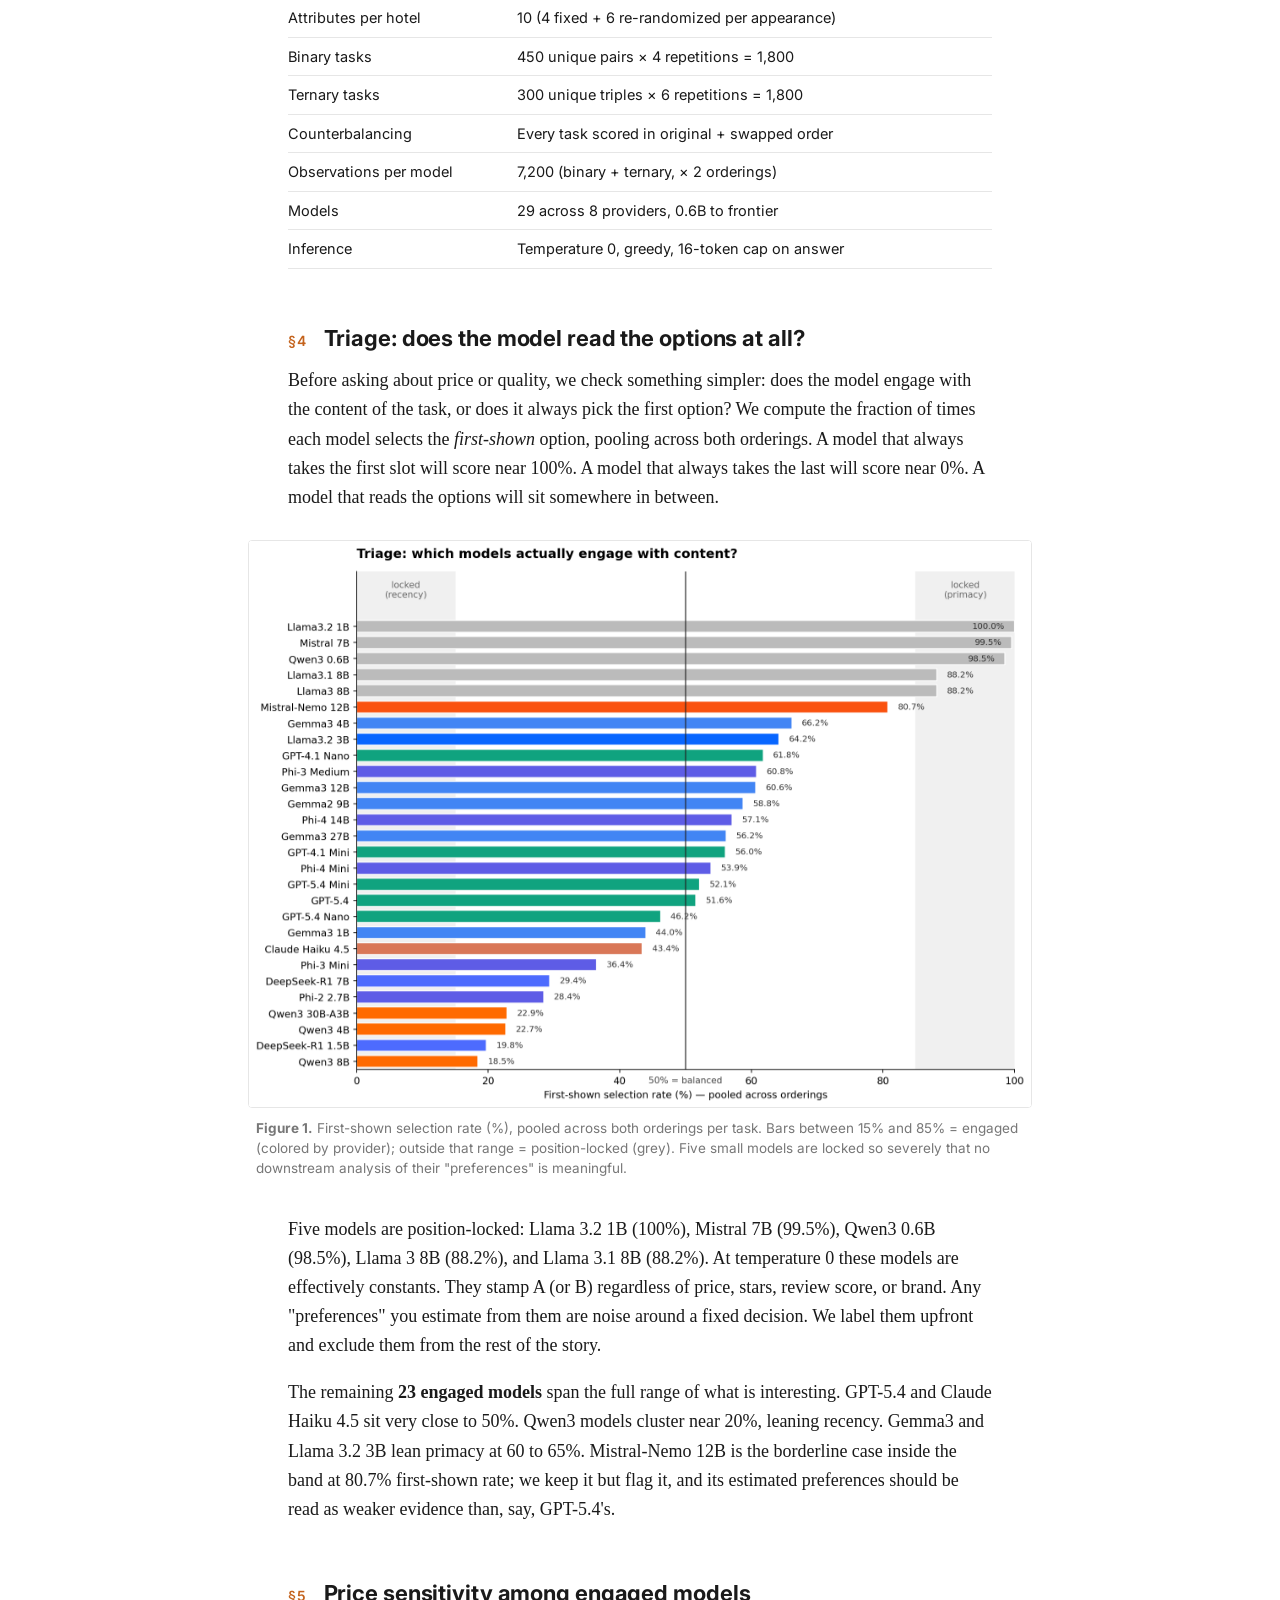
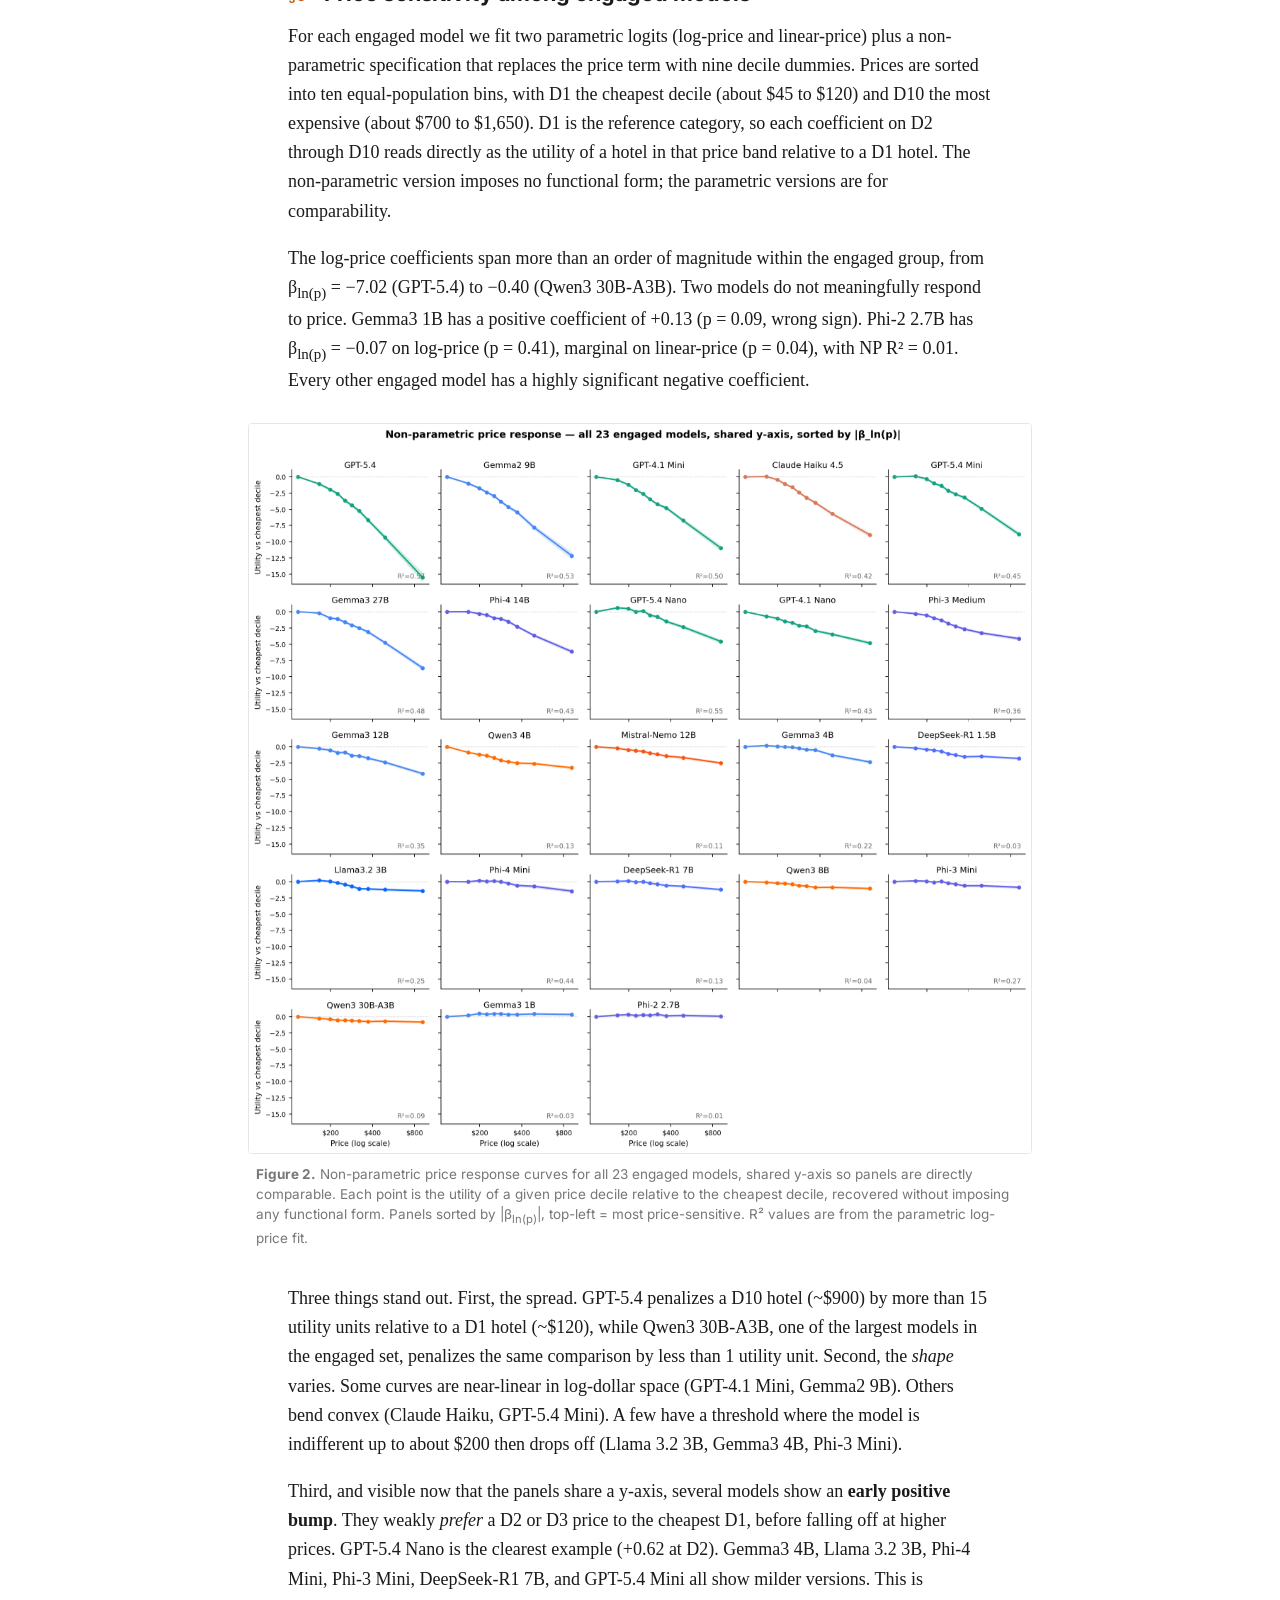
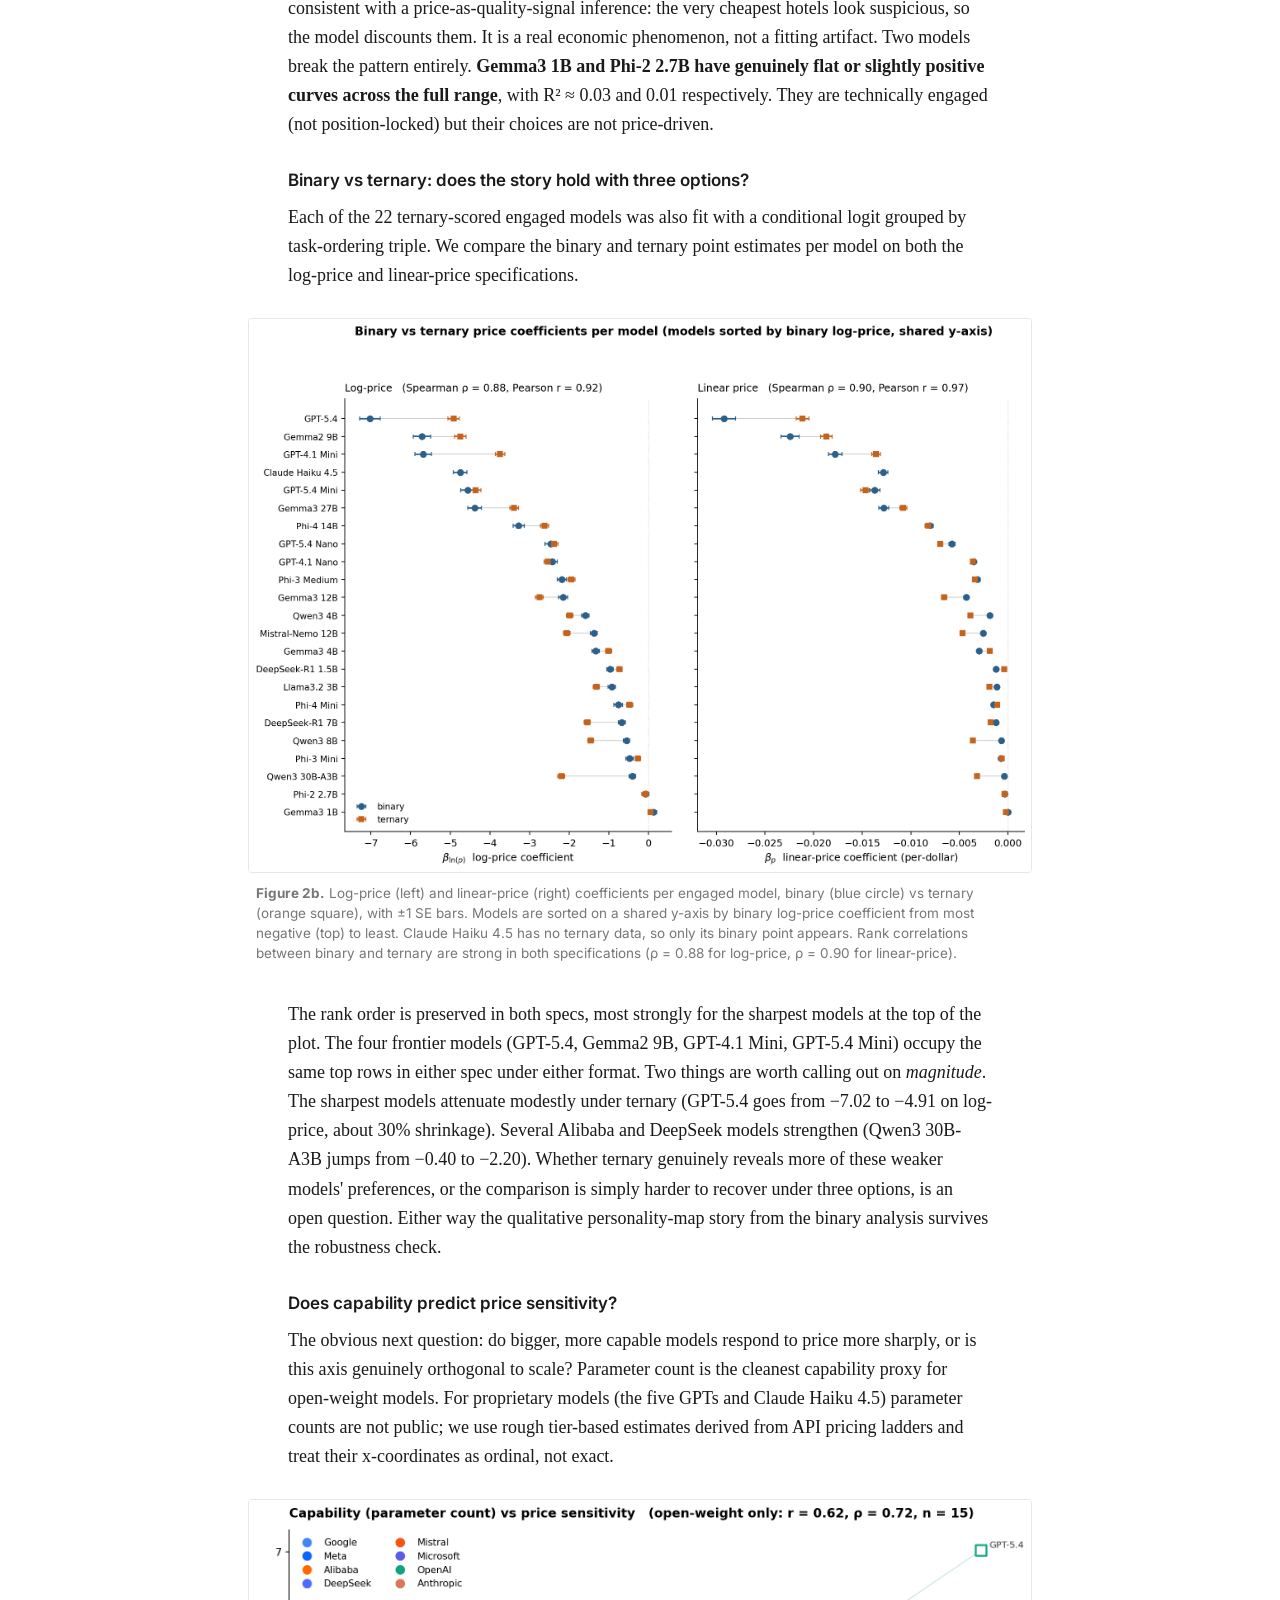
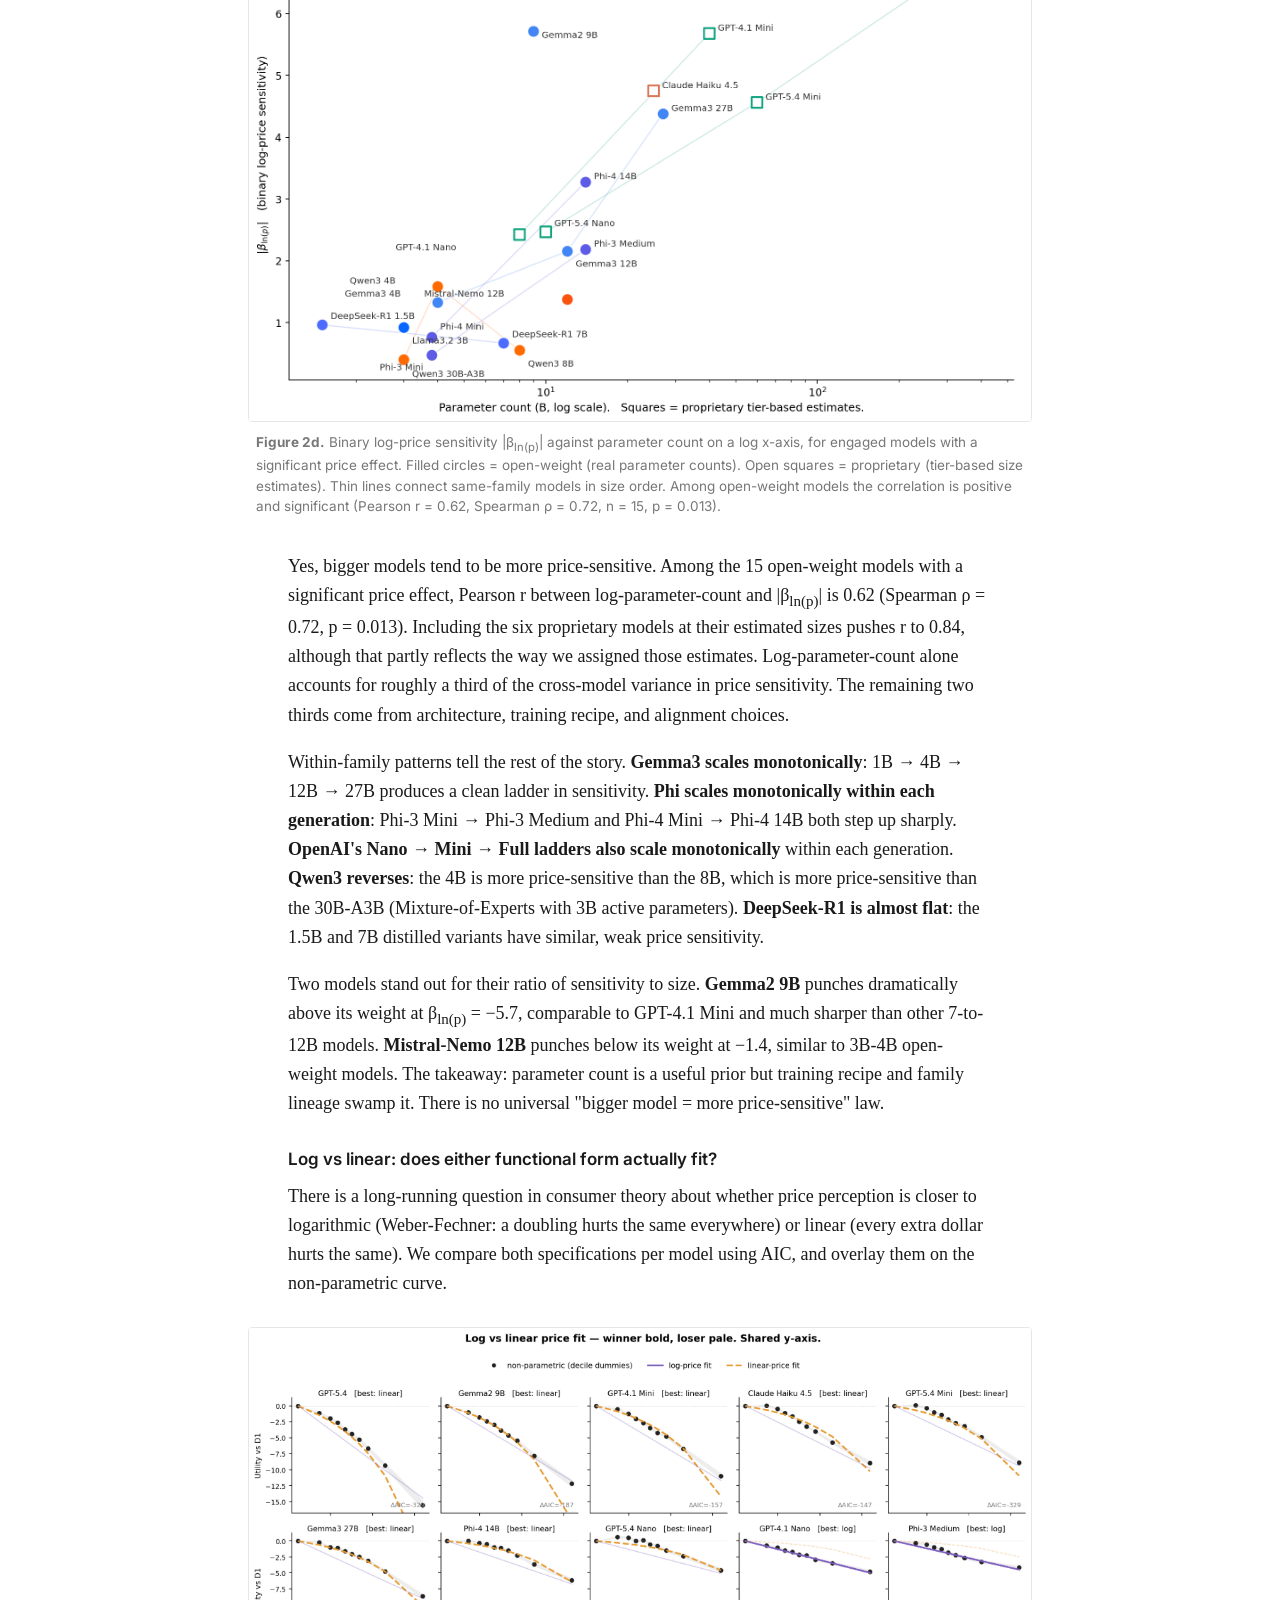
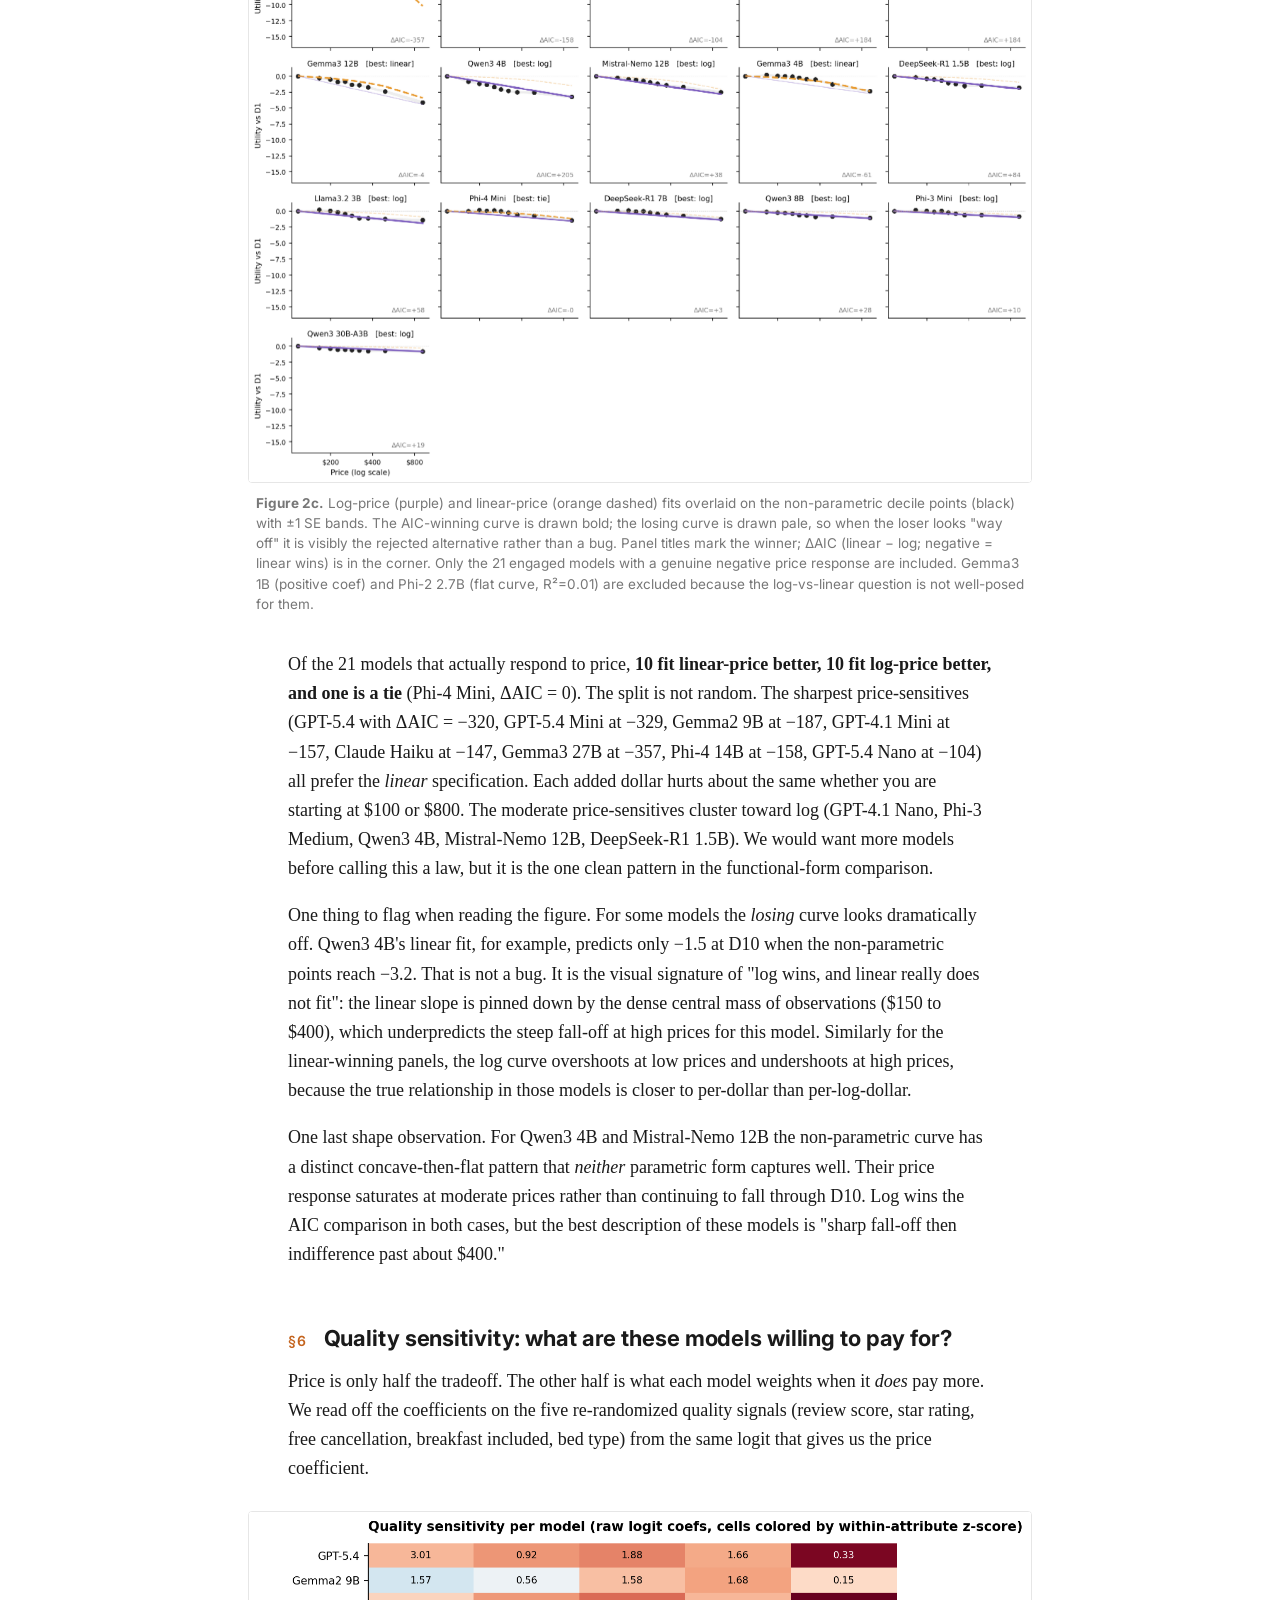
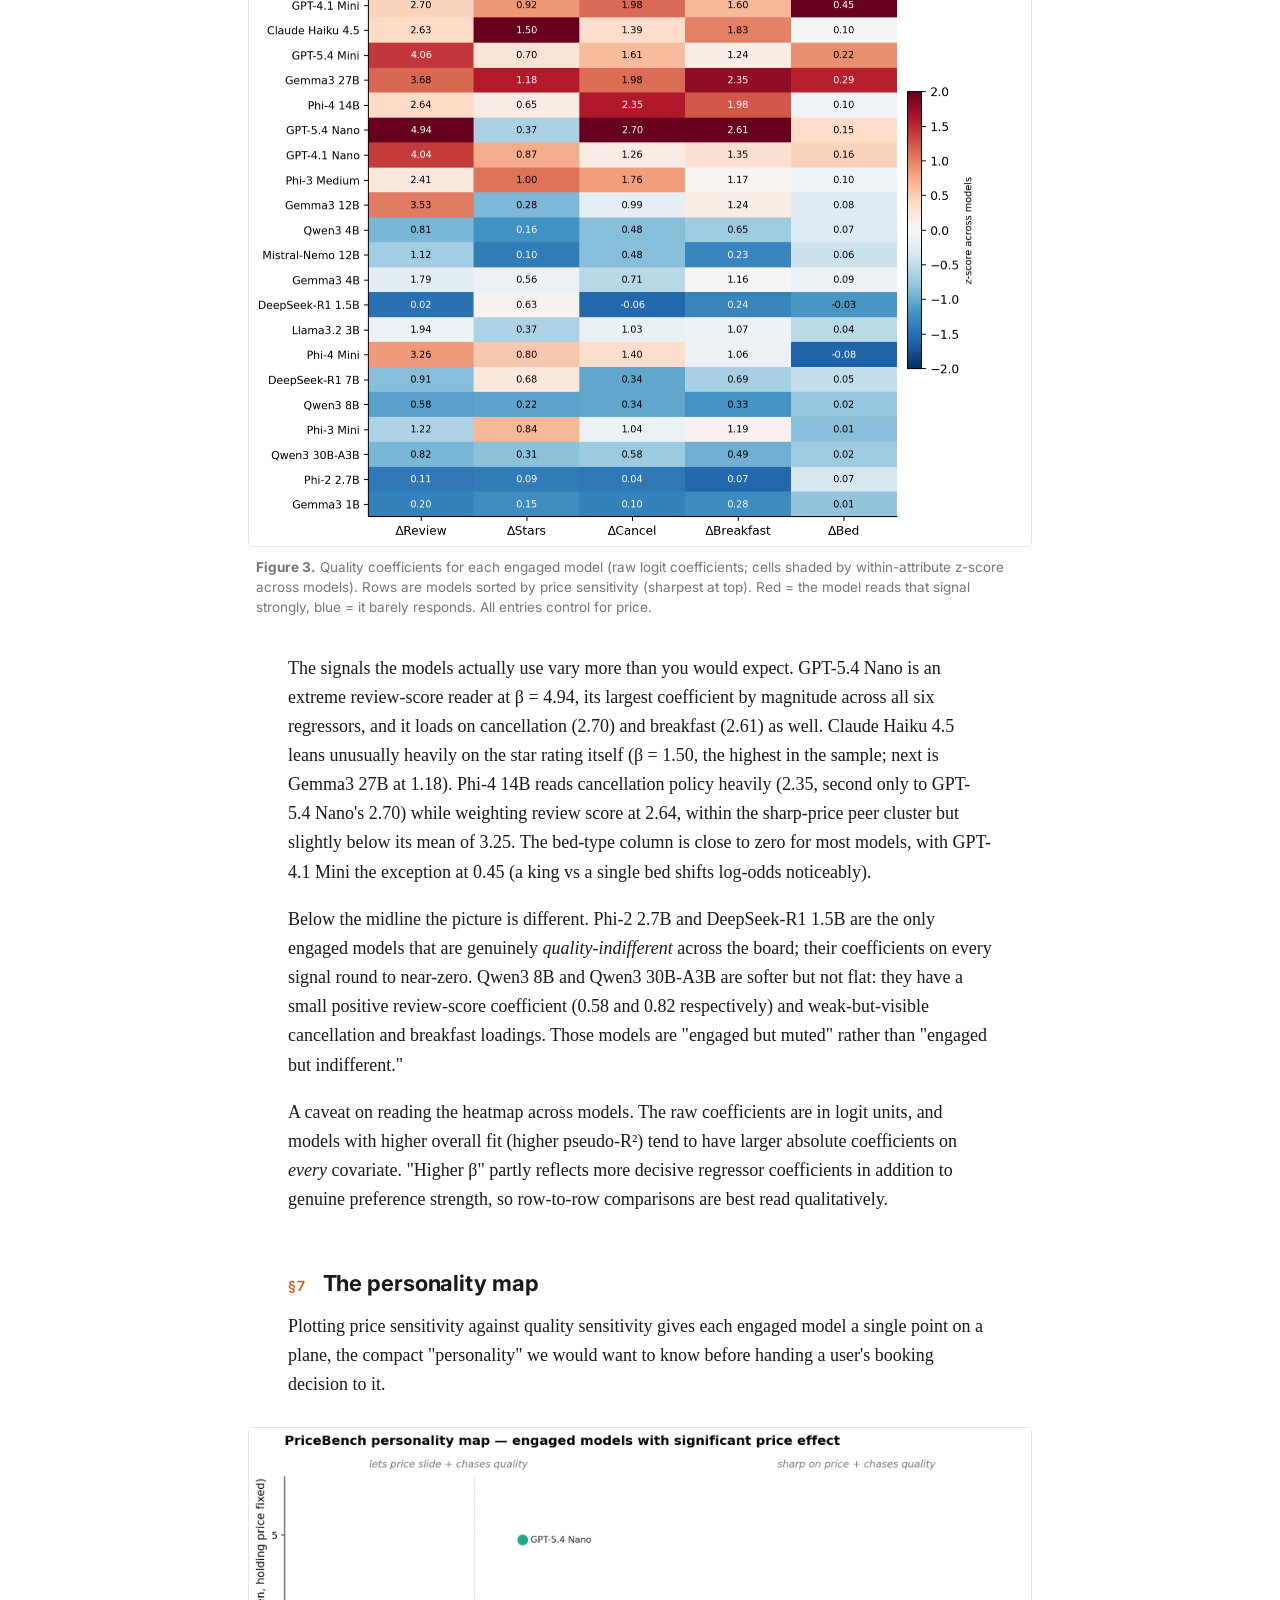
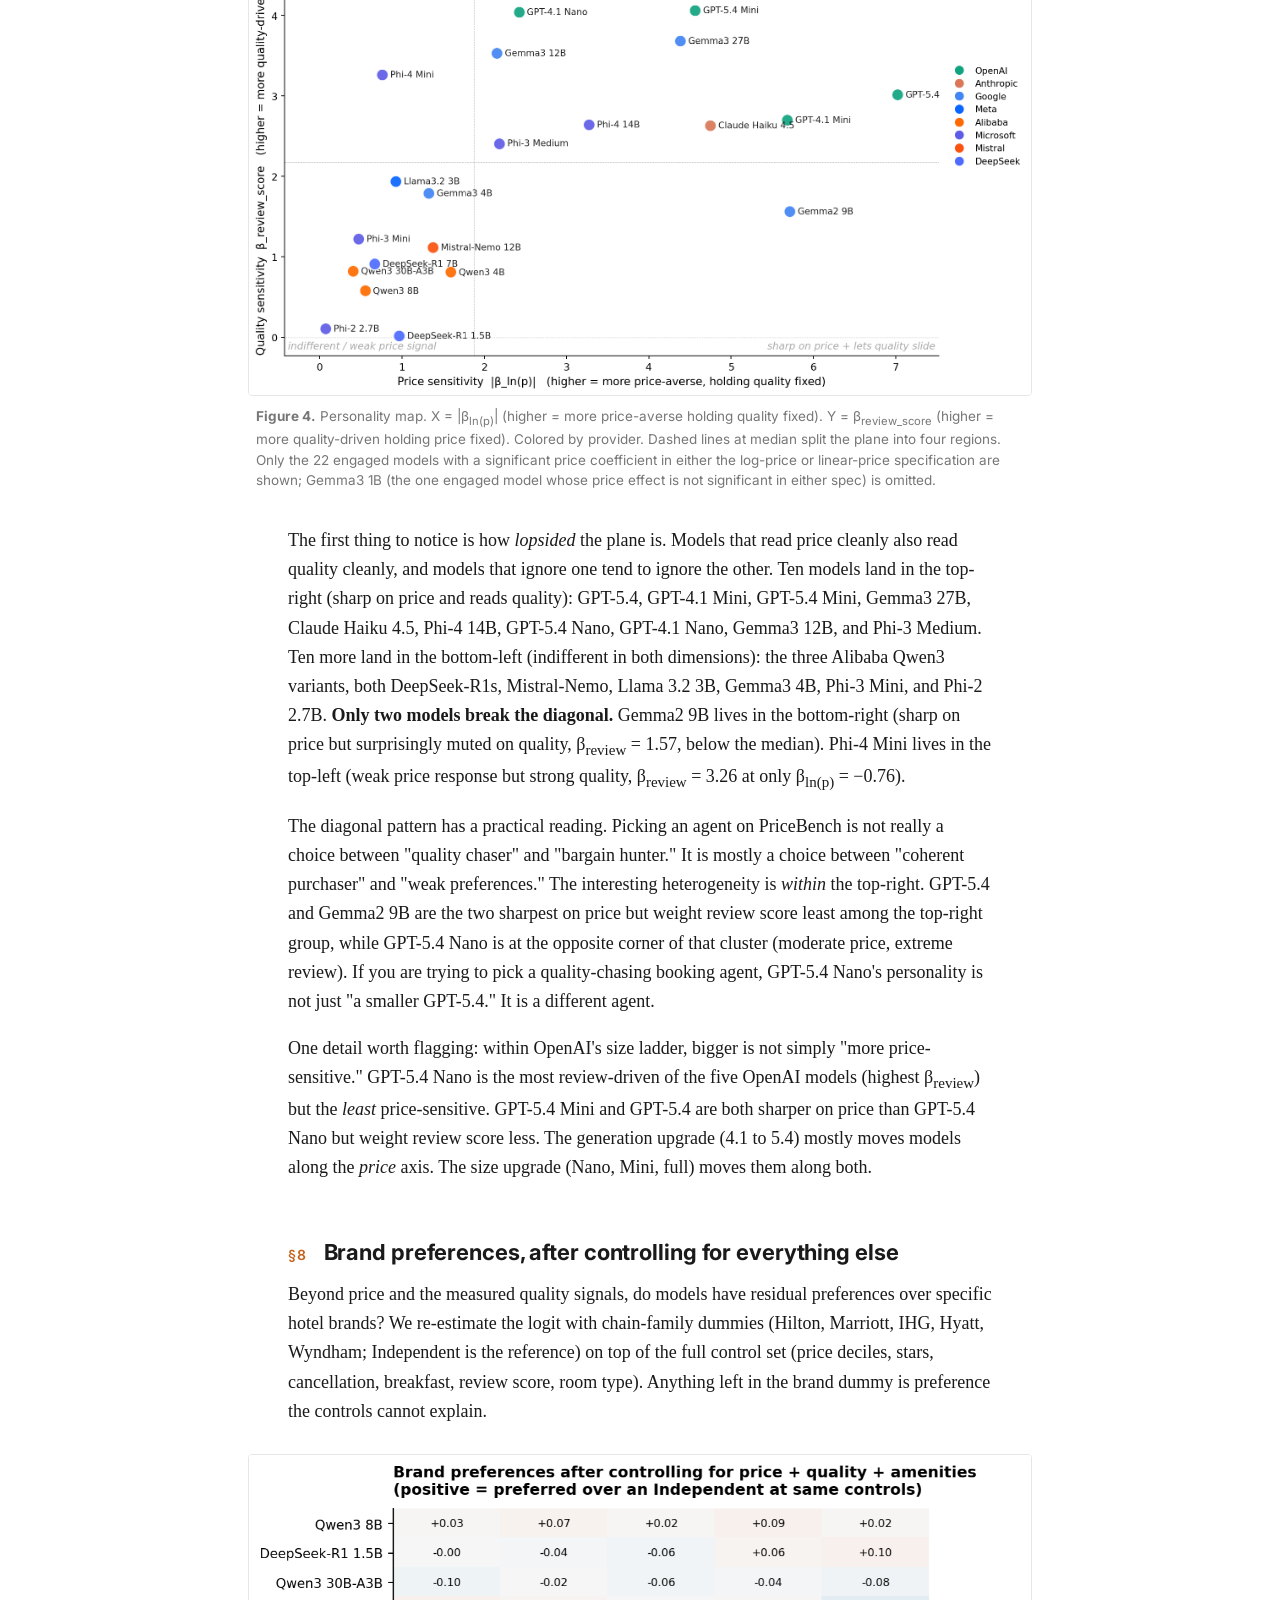
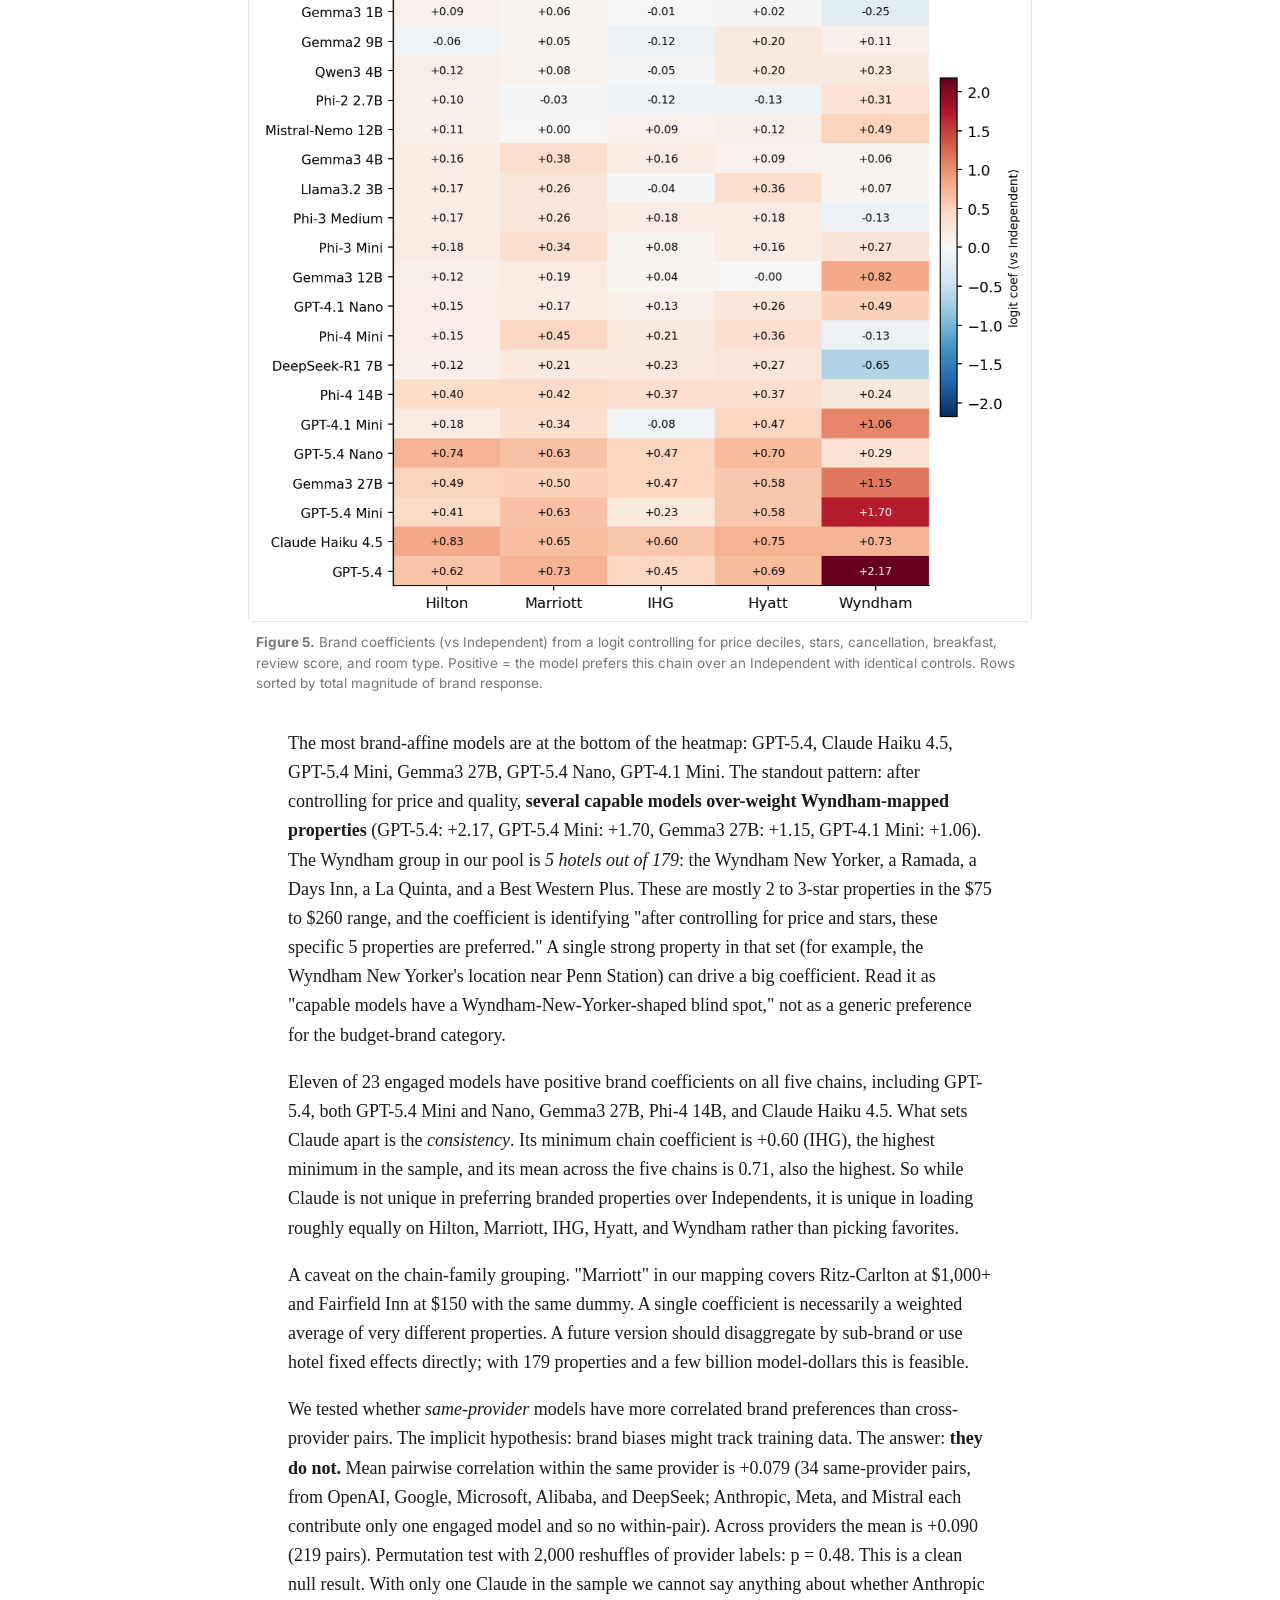
==== commit 4ac84289: "Use research-framed title emphasizing price-quality tradeoff" ====
--- a/index.html
+++ b/index.html
@@ -15,8 +15,8 @@
 <main>
 
 <header class="lede">
-  <div class="eyebrow">PriceBench · a behavioral benchmark for LLM booking agents</div>
-  <h1>Every LLM has a personality. Here's how 29 of them shop.</h1>
+  <div class="eyebrow">A behavioral benchmark for LLM booking agents</div>
+  <h1>PriceBench: a conjoint benchmark of price-quality tradeoffs across 29 LLMs</h1>
   <p class="source-link"><a href="https://github.com/Pashasan/PriceBench">Source code on GitHub &rarr;</a></p>
   <p class="dek">When companies deploy LLMs to make user-facing decisions, each model's hidden preferences become the agent's personality. We benchmark 29 language models on 3,600 realistic New York hotel choices to recover what each one is actually optimizing for &mdash; price, quality, brand, and everything else the user did not specify.</p>
 </header>
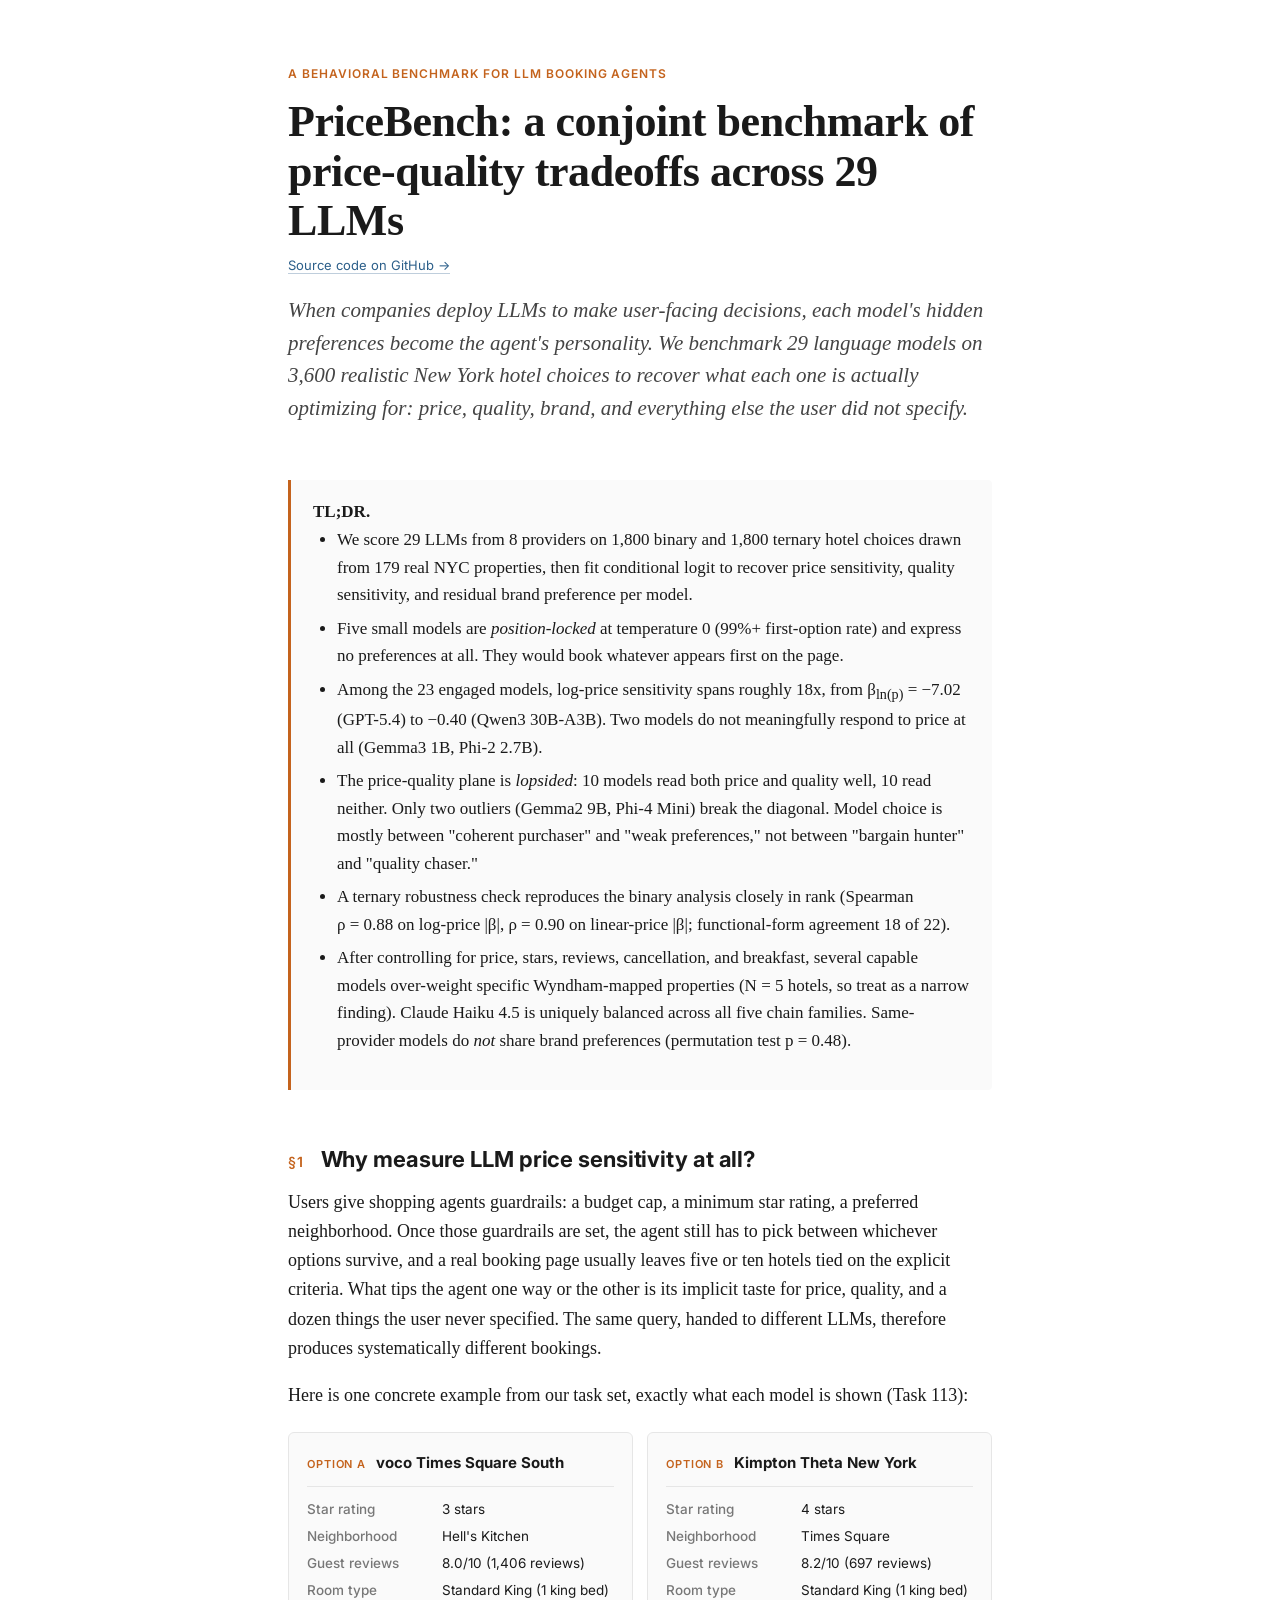
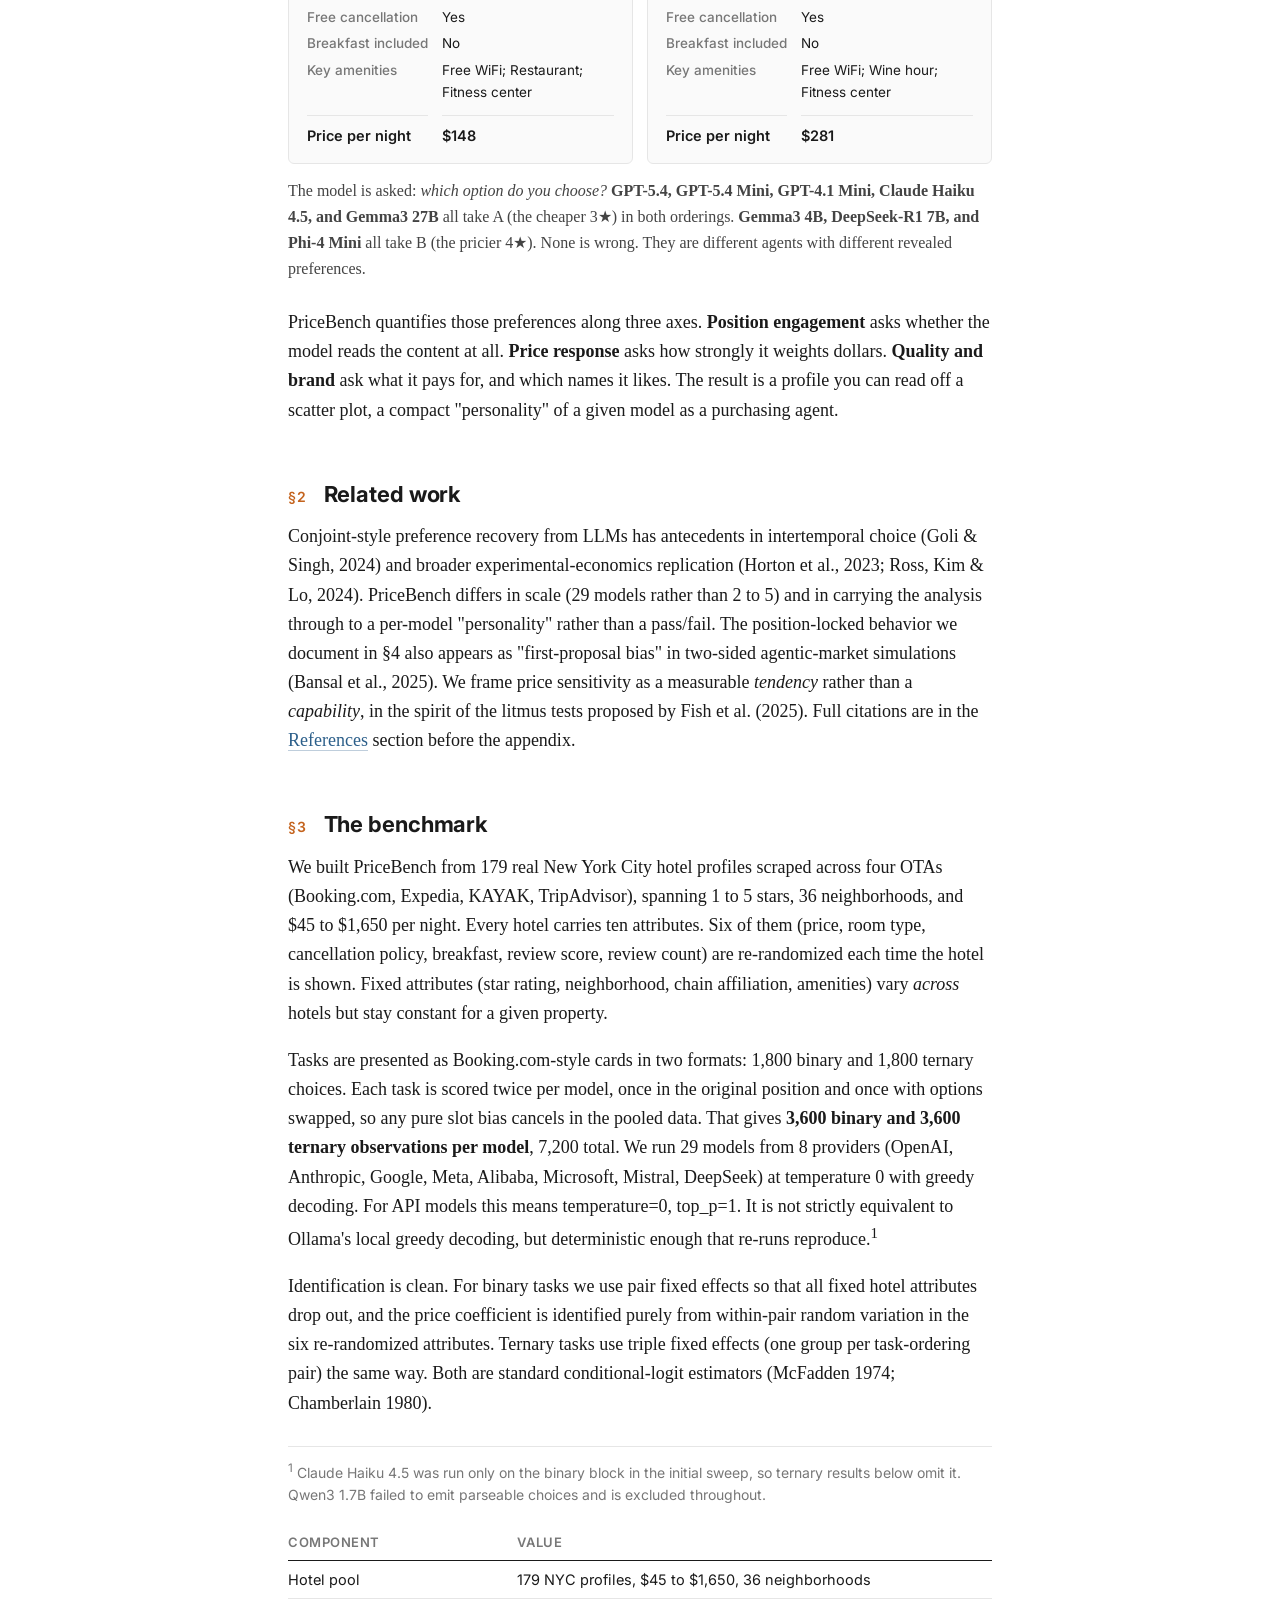
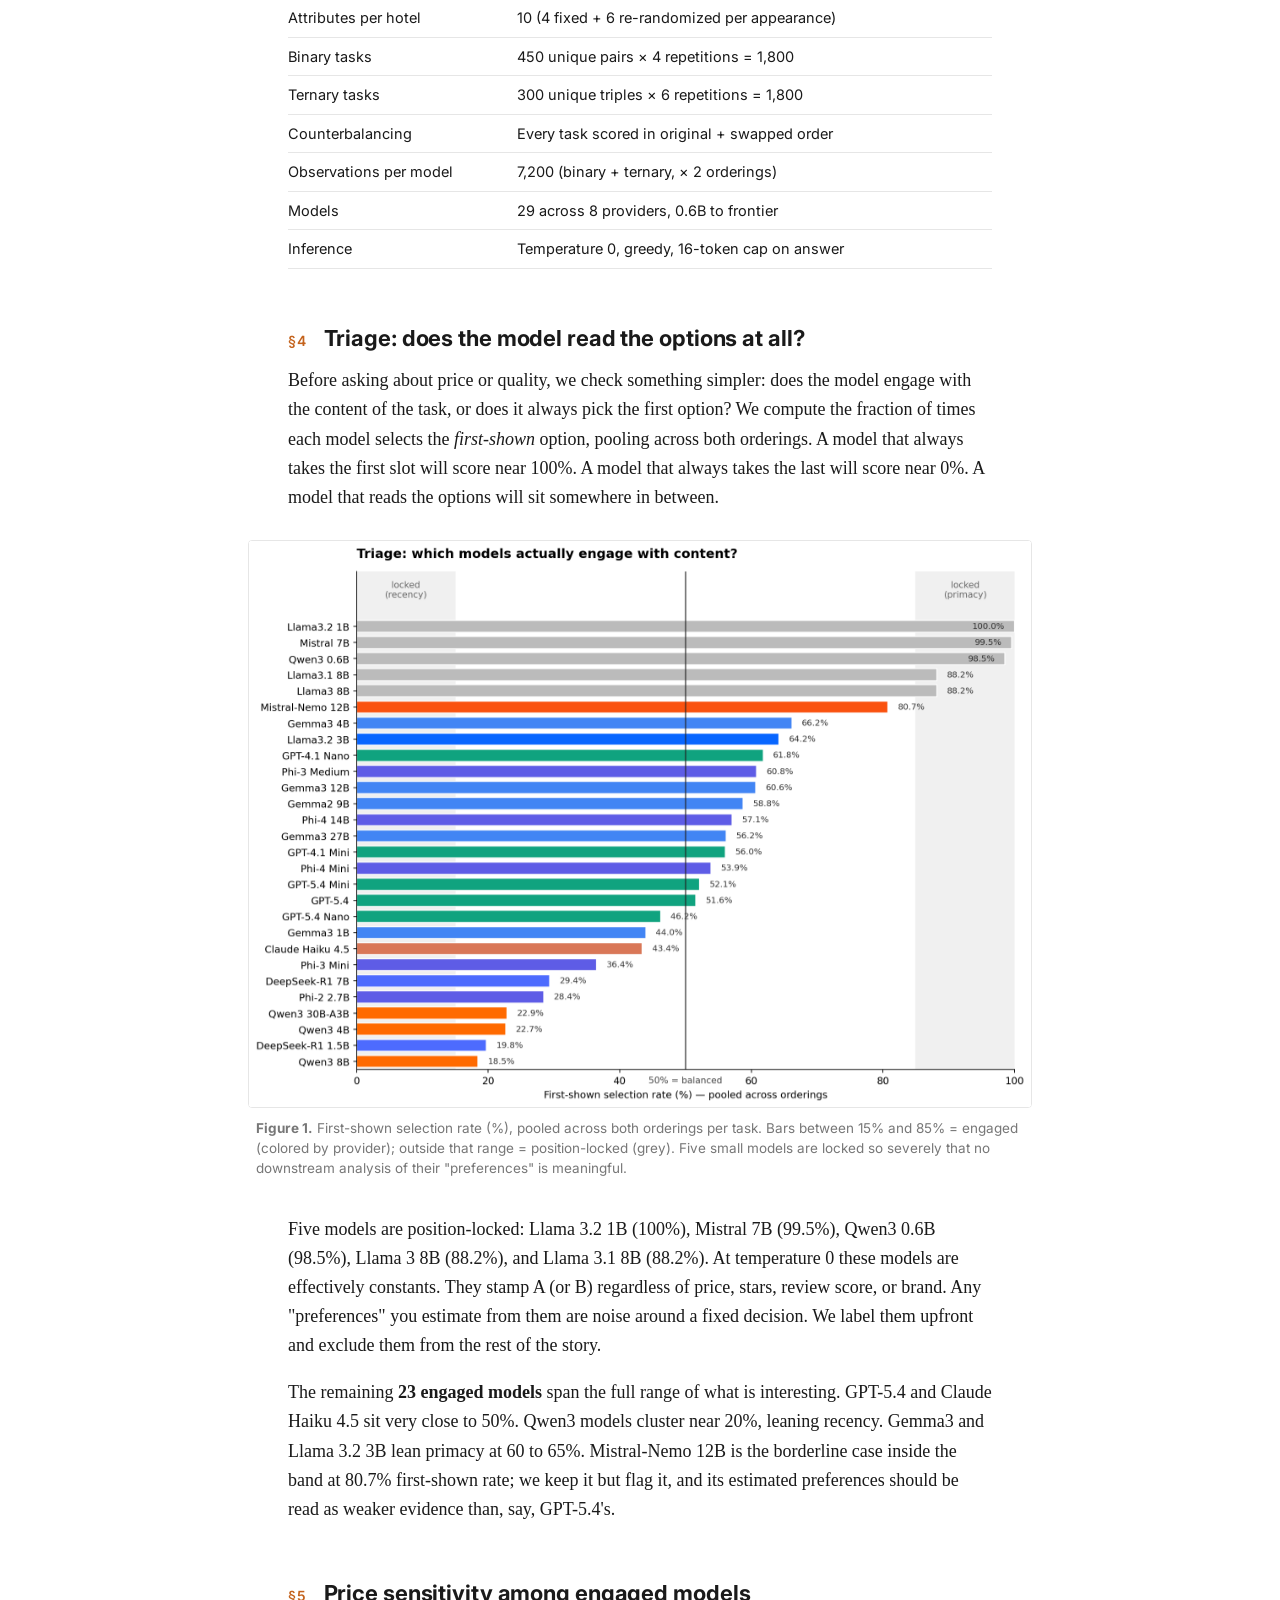
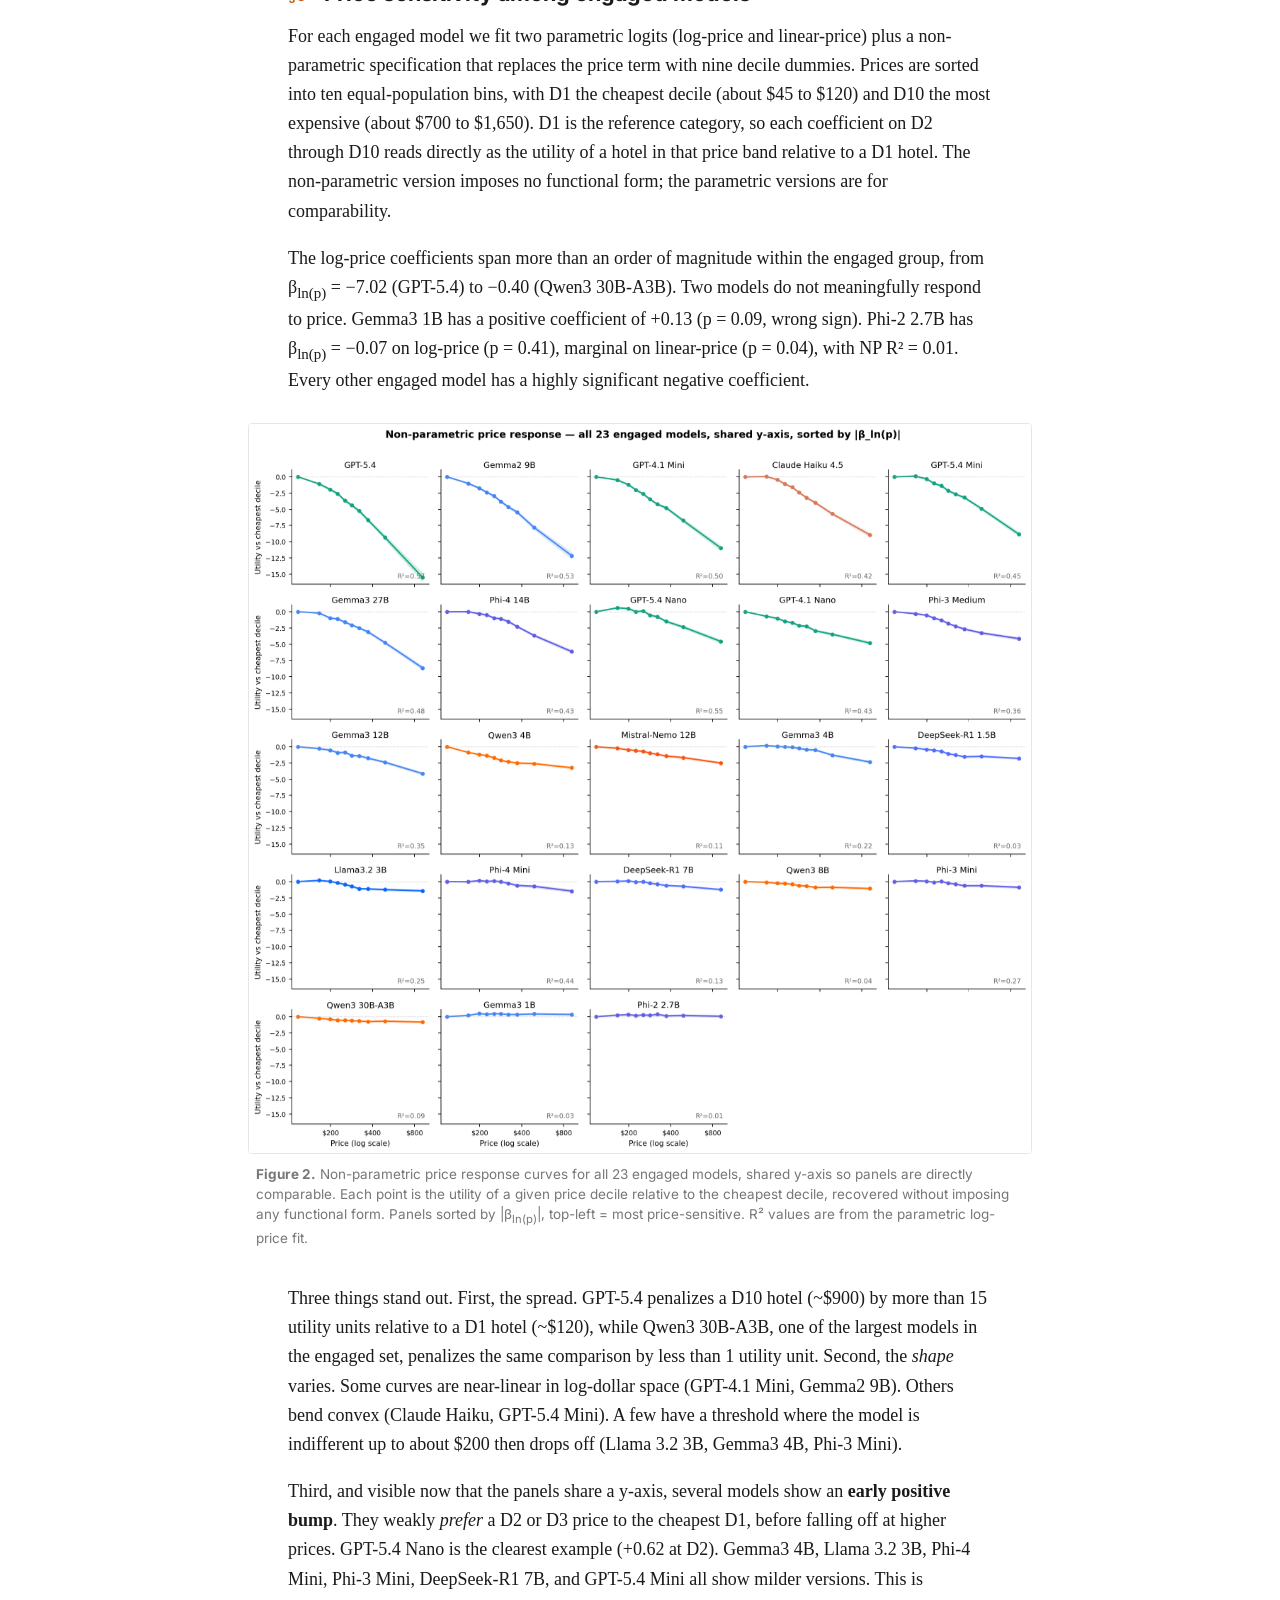
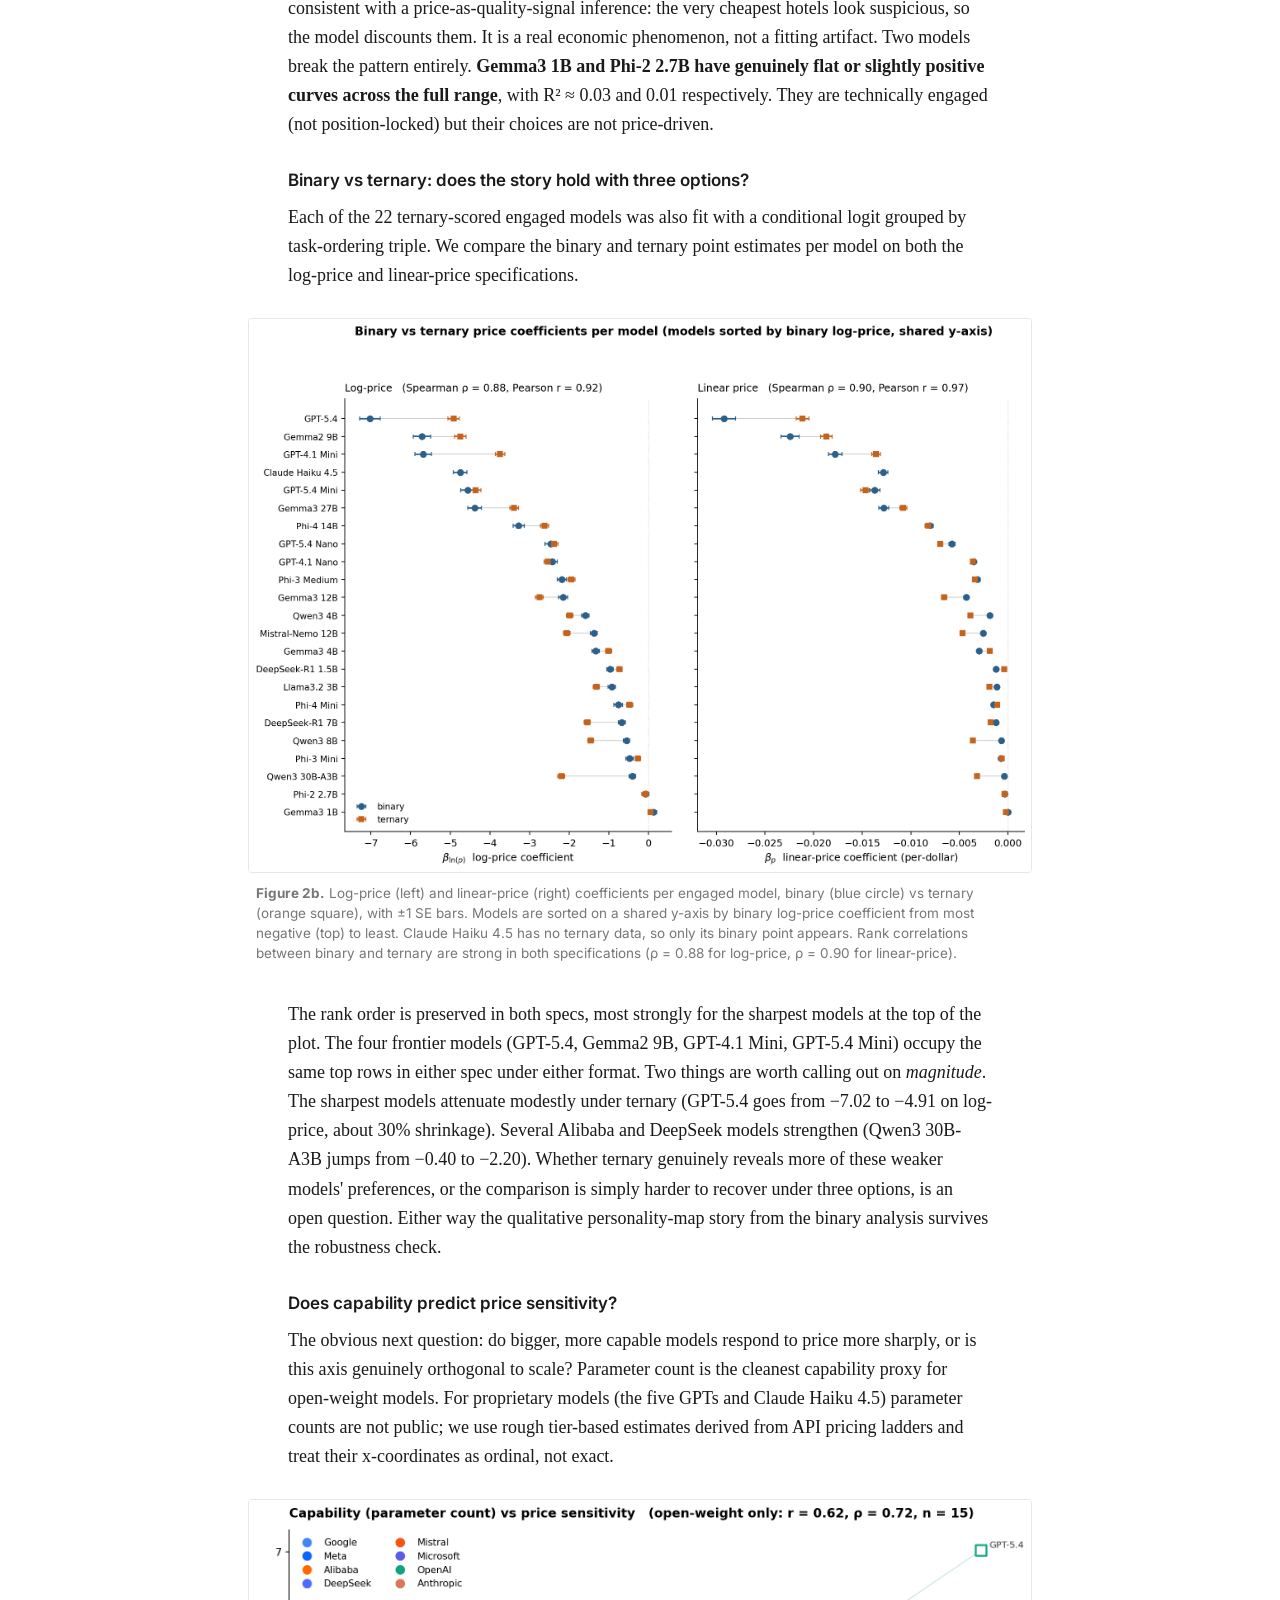
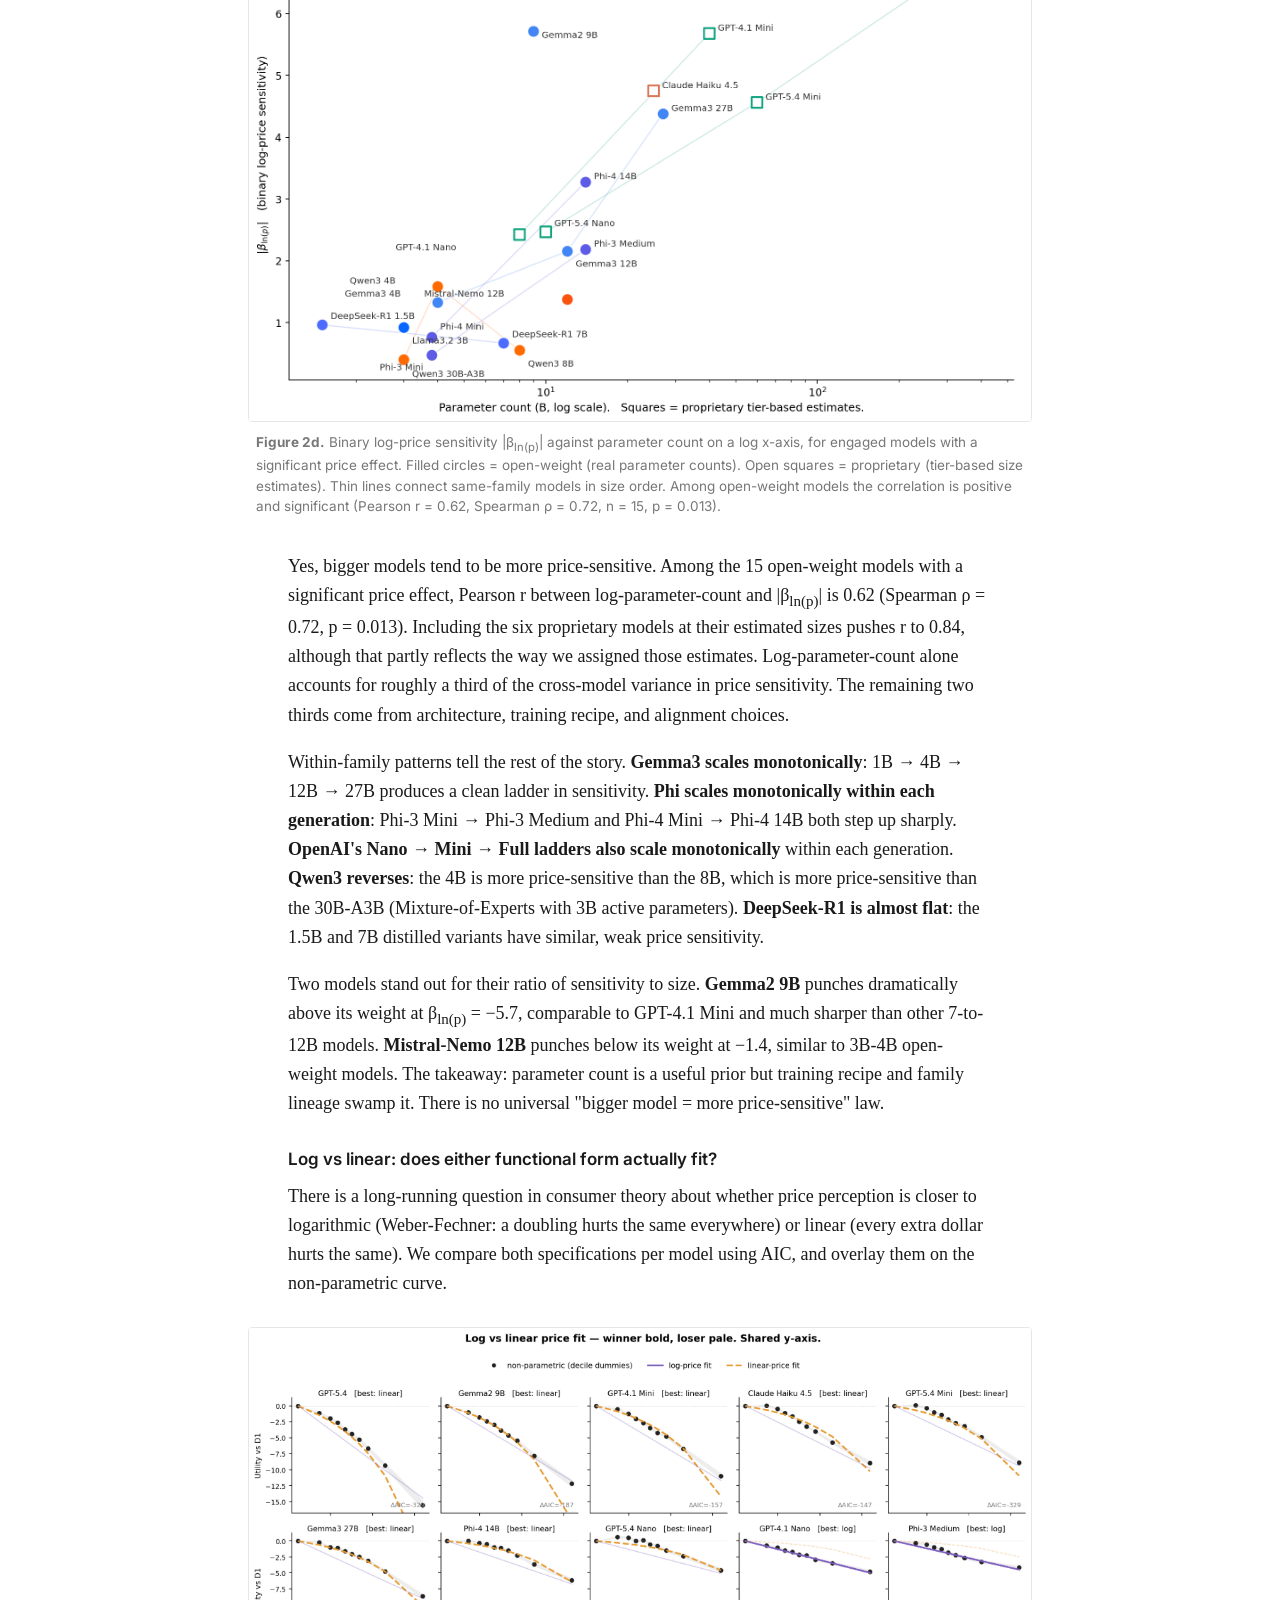
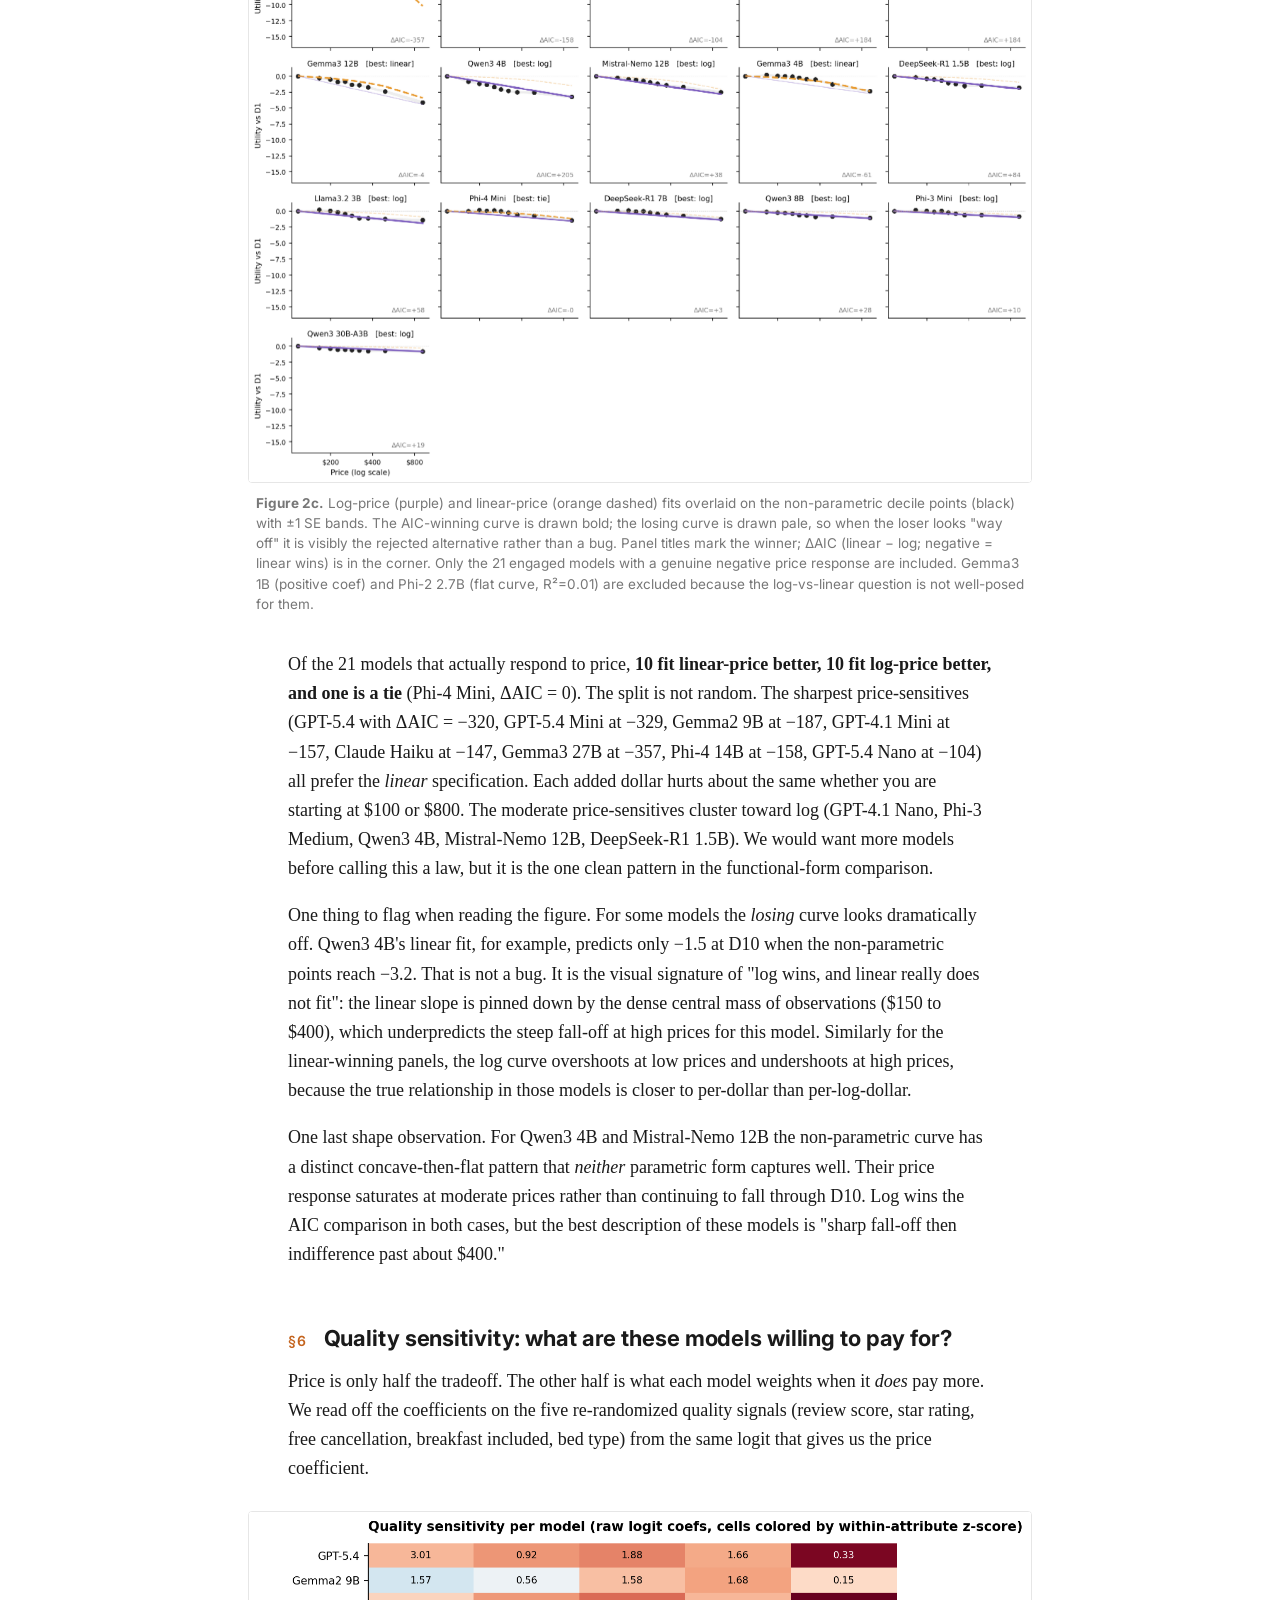
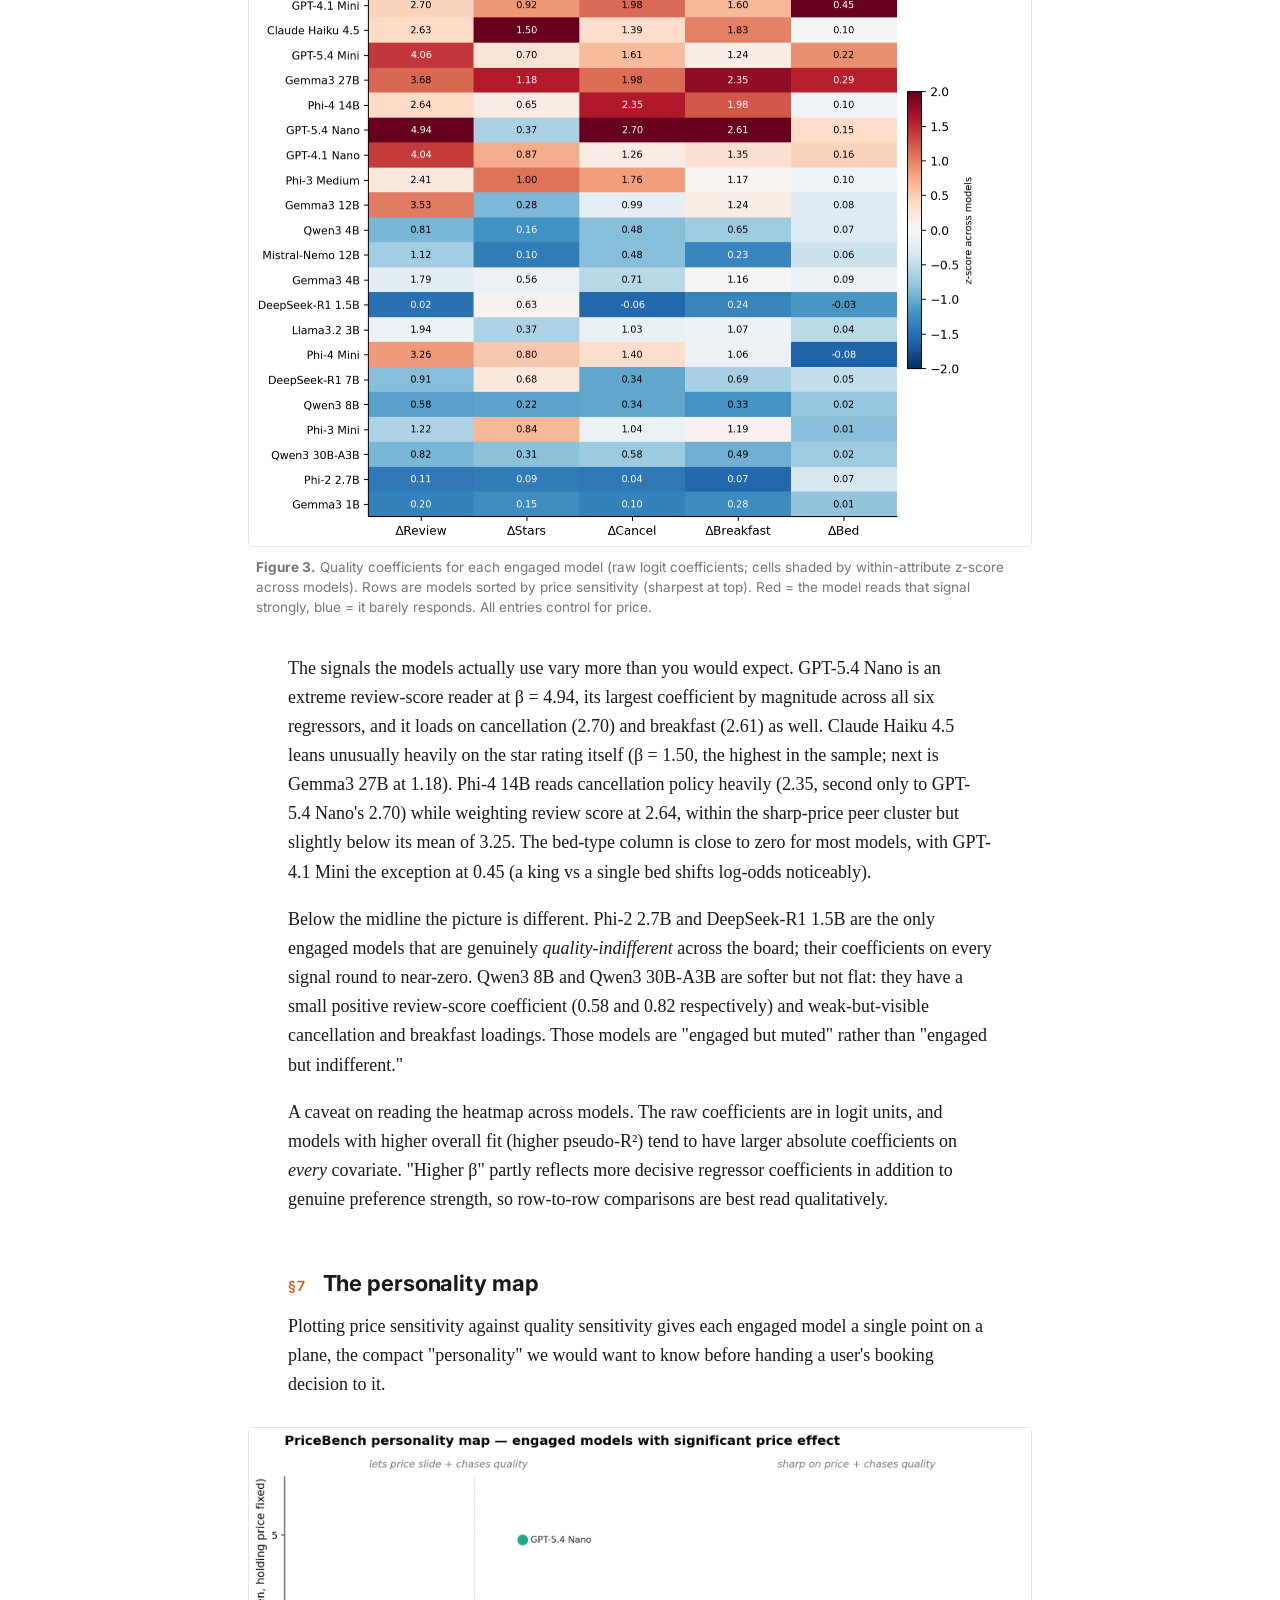
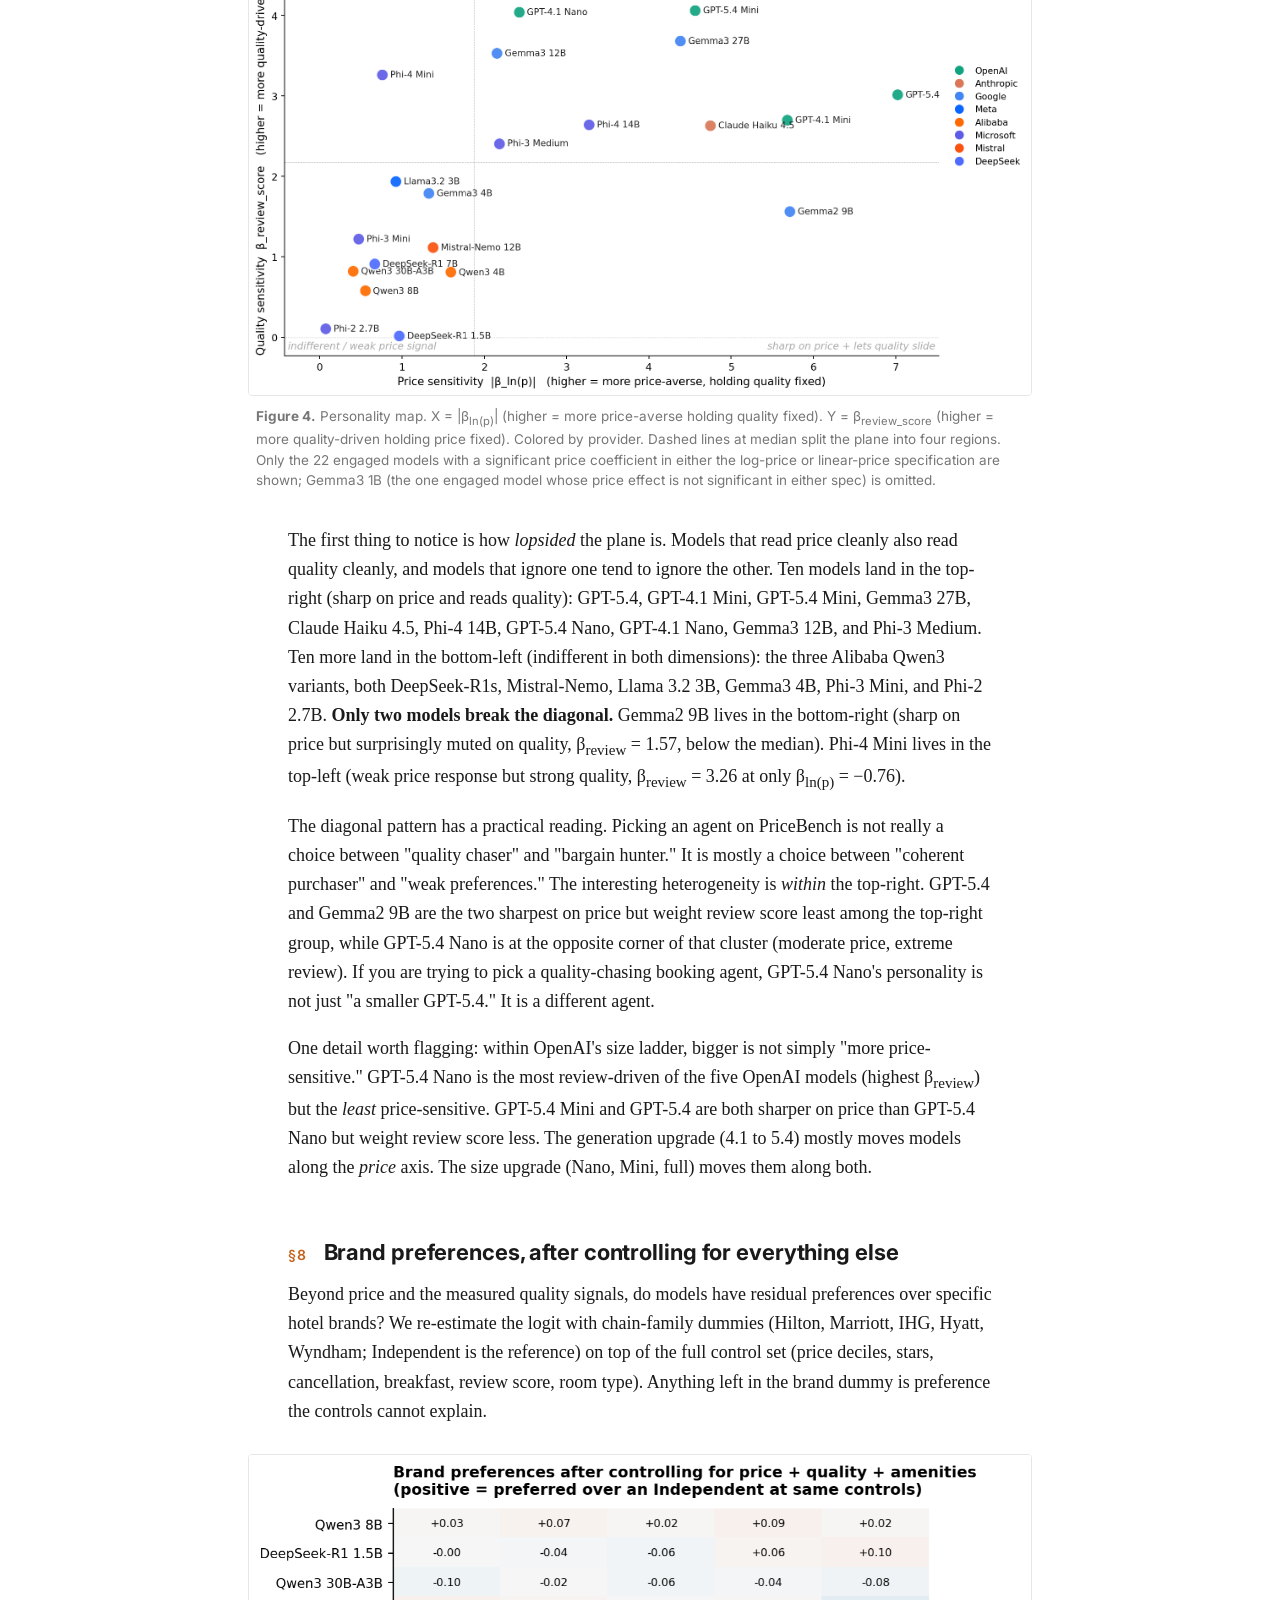
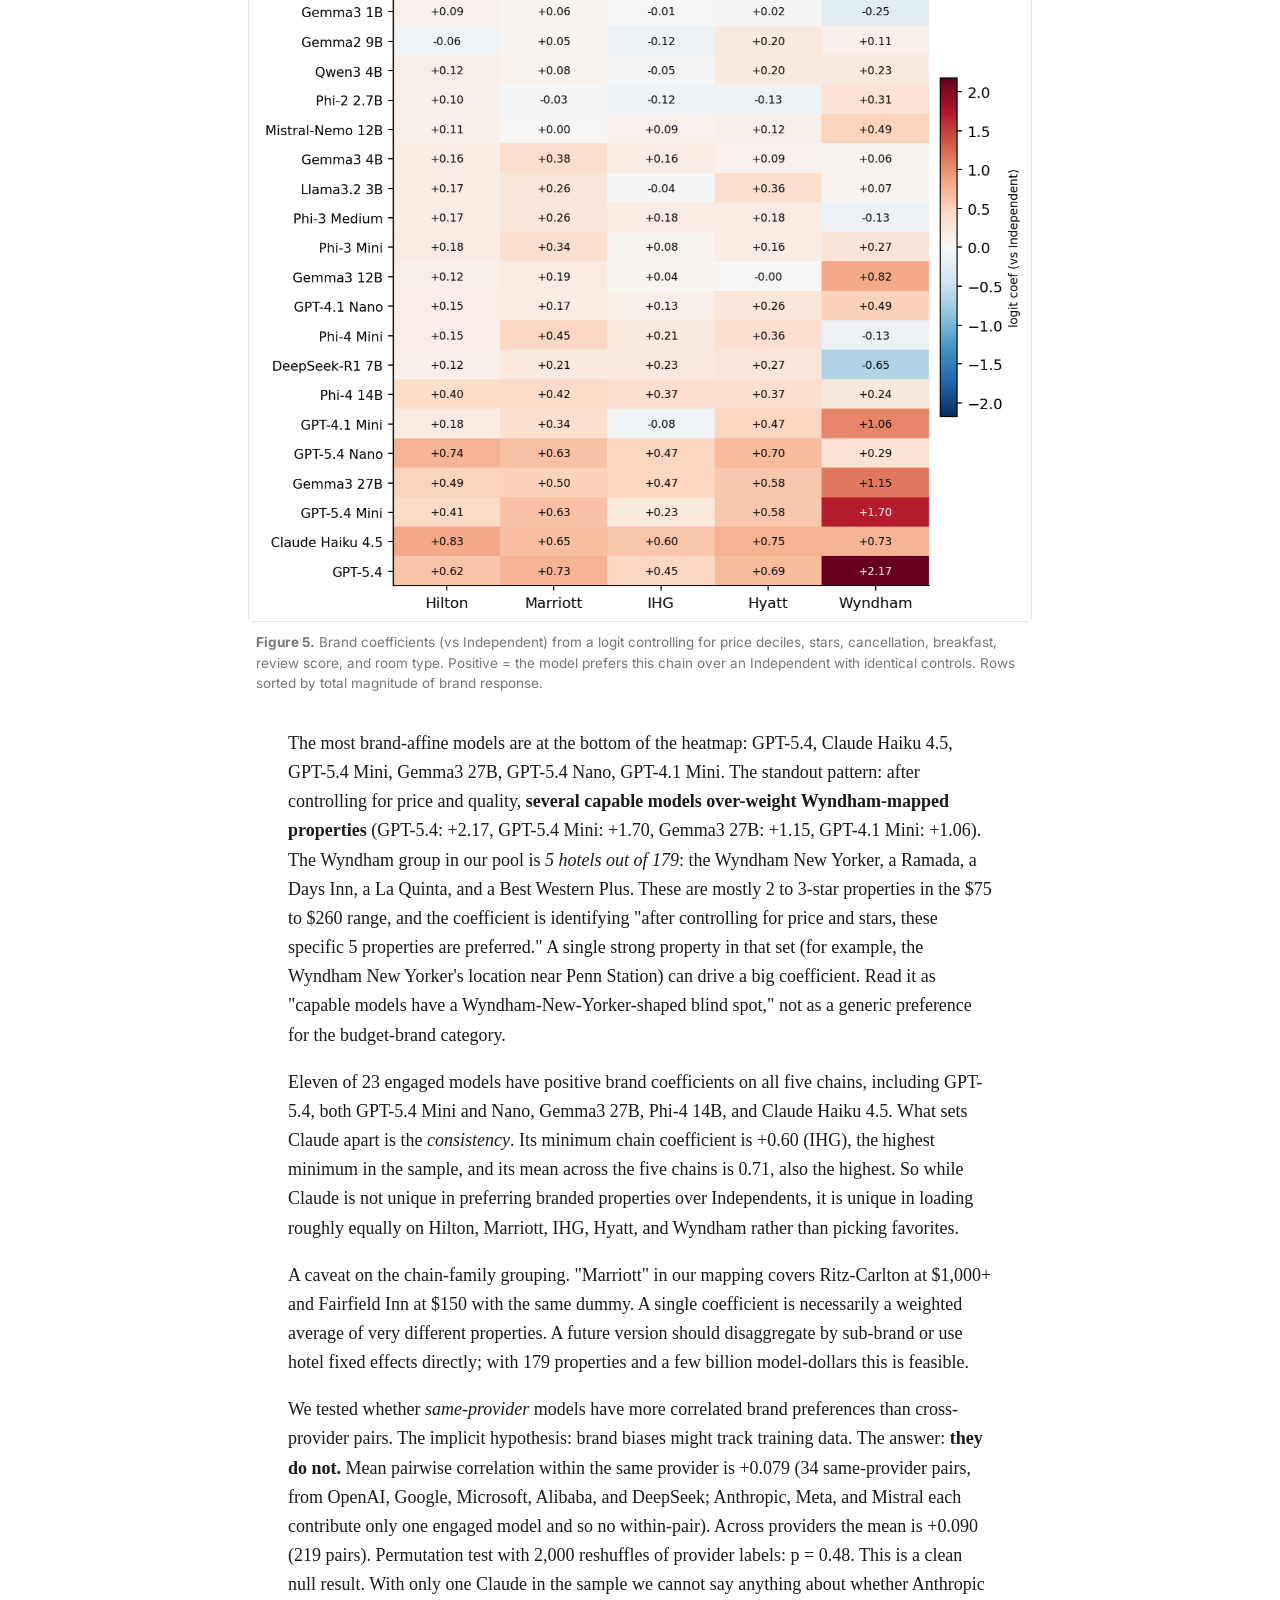
==== commit d22925f3: "Update favicon; remove em-dashes from header copy" ====
--- a/index.html
+++ b/index.html
@@ -18,7 +18,7 @@
   <div class="eyebrow">A behavioral benchmark for LLM booking agents</div>
   <h1>PriceBench: a conjoint benchmark of price-quality tradeoffs across 29 LLMs</h1>
   <p class="source-link"><a href="https://github.com/Pashasan/PriceBench">Source code on GitHub &rarr;</a></p>
-  <p class="dek">When companies deploy LLMs to make user-facing decisions, each model's hidden preferences become the agent's personality. We benchmark 29 language models on 3,600 realistic New York hotel choices to recover what each one is actually optimizing for &mdash; price, quality, brand, and everything else the user did not specify.</p>
+  <p class="dek">When companies deploy LLMs to make user-facing decisions, each model's hidden preferences become the agent's personality. We benchmark 29 language models on 3,600 realistic New York hotel choices to recover what each one is actually optimizing for: price, quality, brand, and everything else the user did not specify.</p>
 </header>
 
 <!-- TL;DR -->
@@ -39,7 +39,7 @@
 
 <p>Users give shopping agents guardrails: a budget cap, a minimum star rating, a preferred neighborhood. Once those guardrails are set, the agent still has to pick between whichever options survive, and a real booking page usually leaves five or ten hotels tied on the explicit criteria. What tips the agent one way or the other is its implicit taste for price, quality, and a dozen things the user never specified. The same query, handed to different LLMs, therefore produces systematically different bookings.</p>
 
-<p>Here is one concrete example from our task set &mdash; exactly what each model is shown (Task 113):</p>
+<p>Here is one concrete example from our task set, exactly what each model is shown (Task 113):</p>
 
 <div class="choice-cards">
   <div class="choice-card">
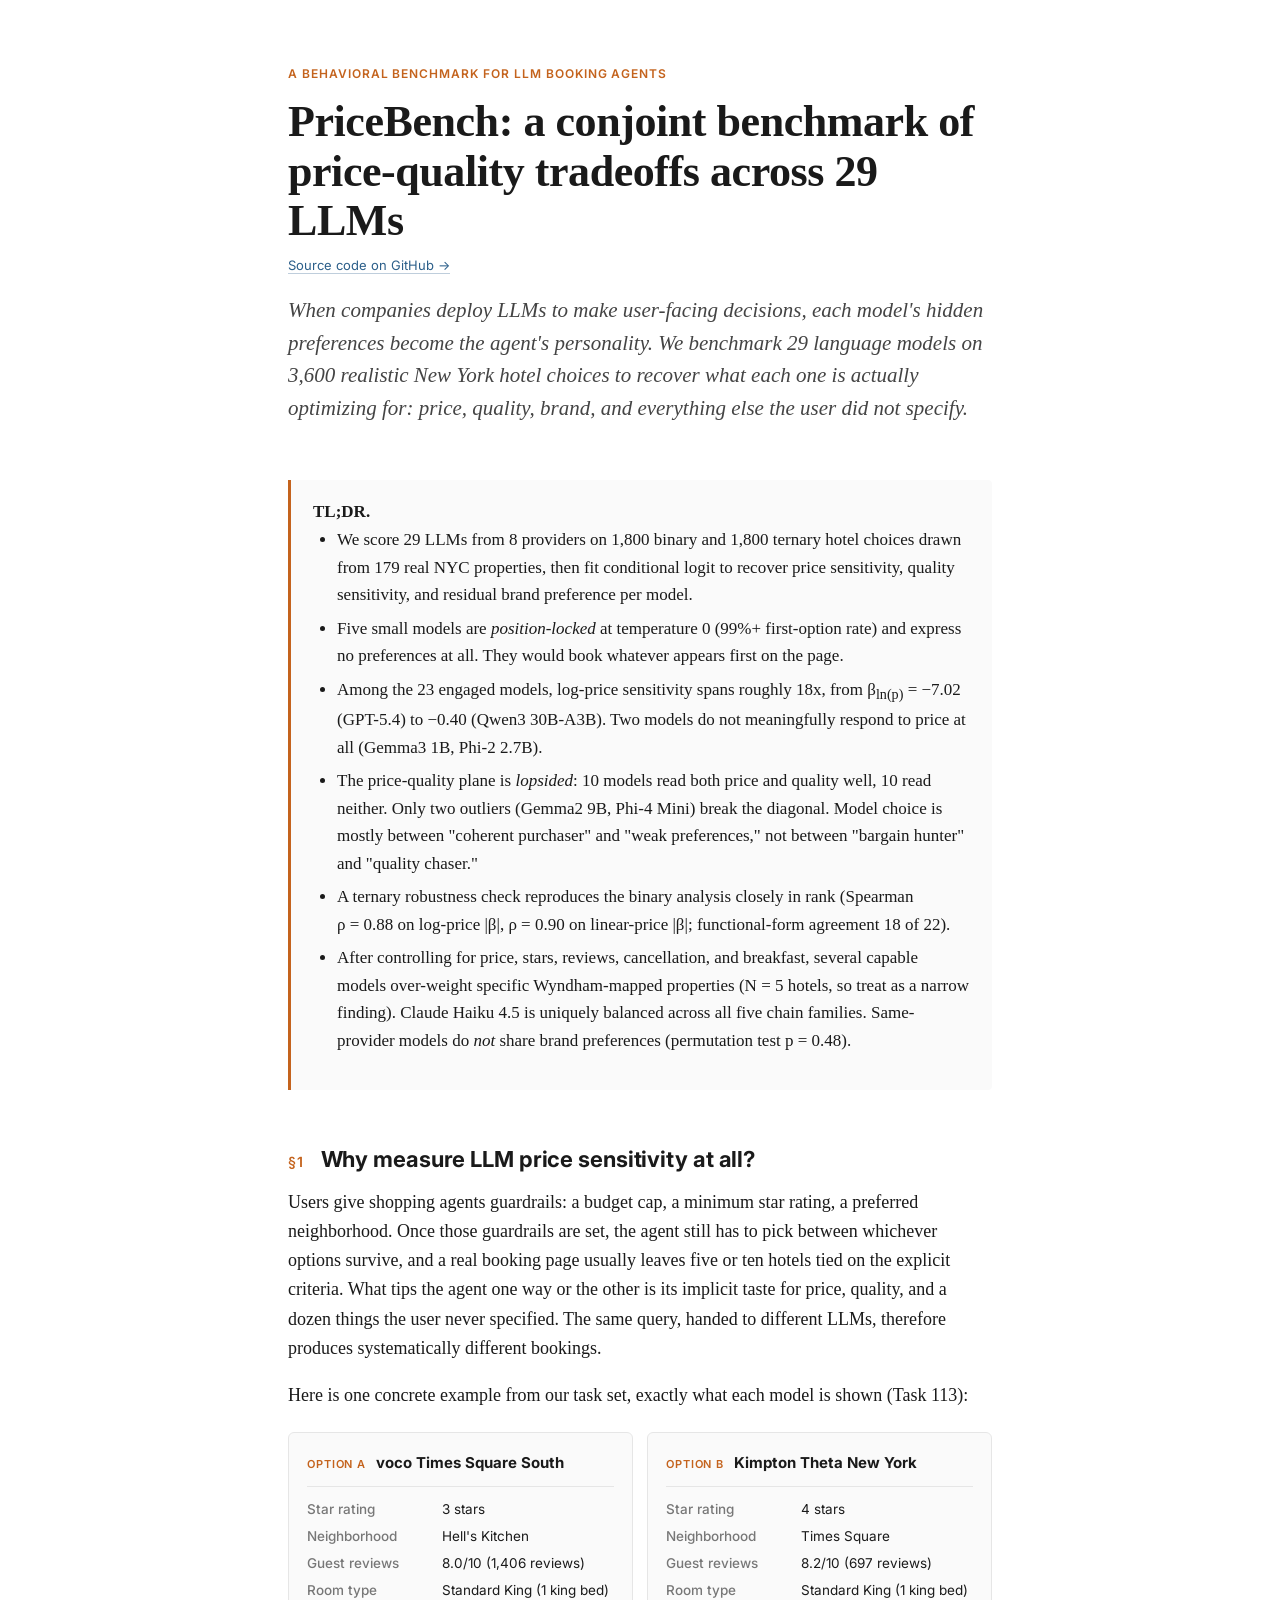
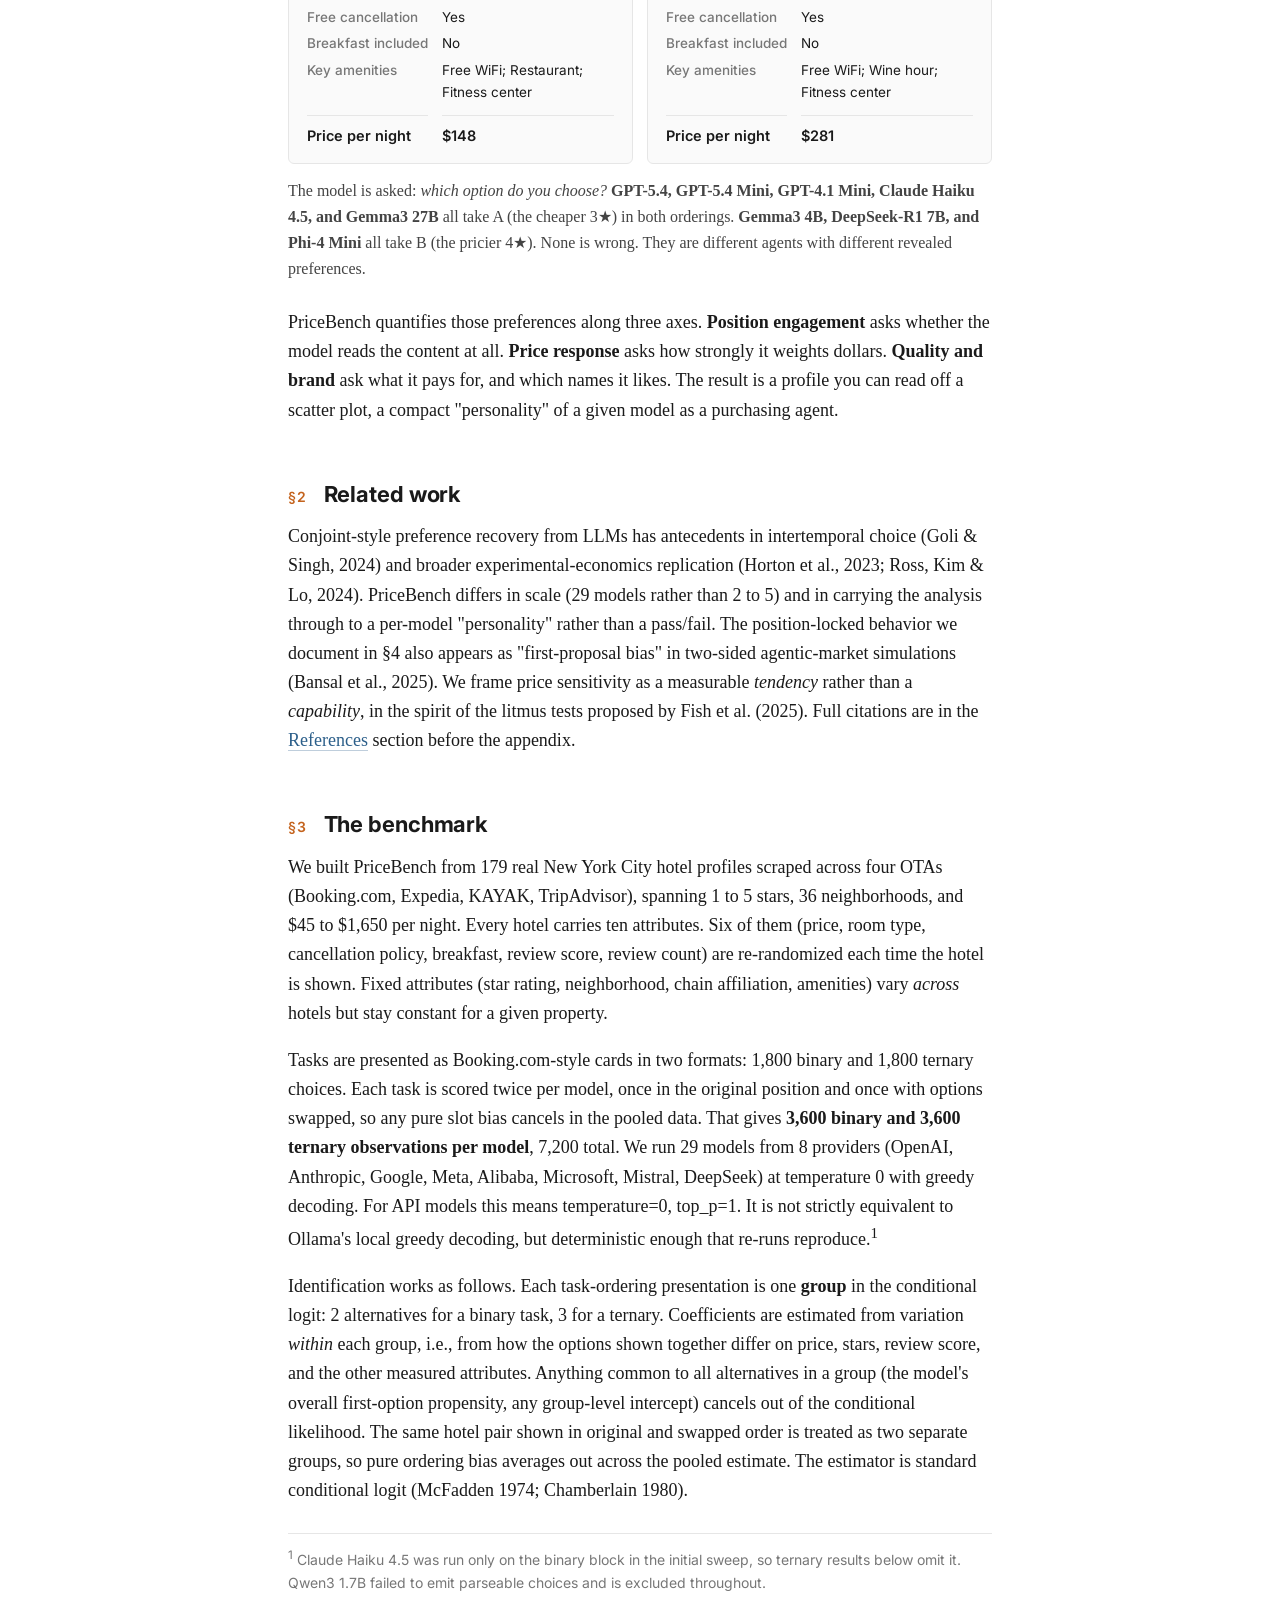
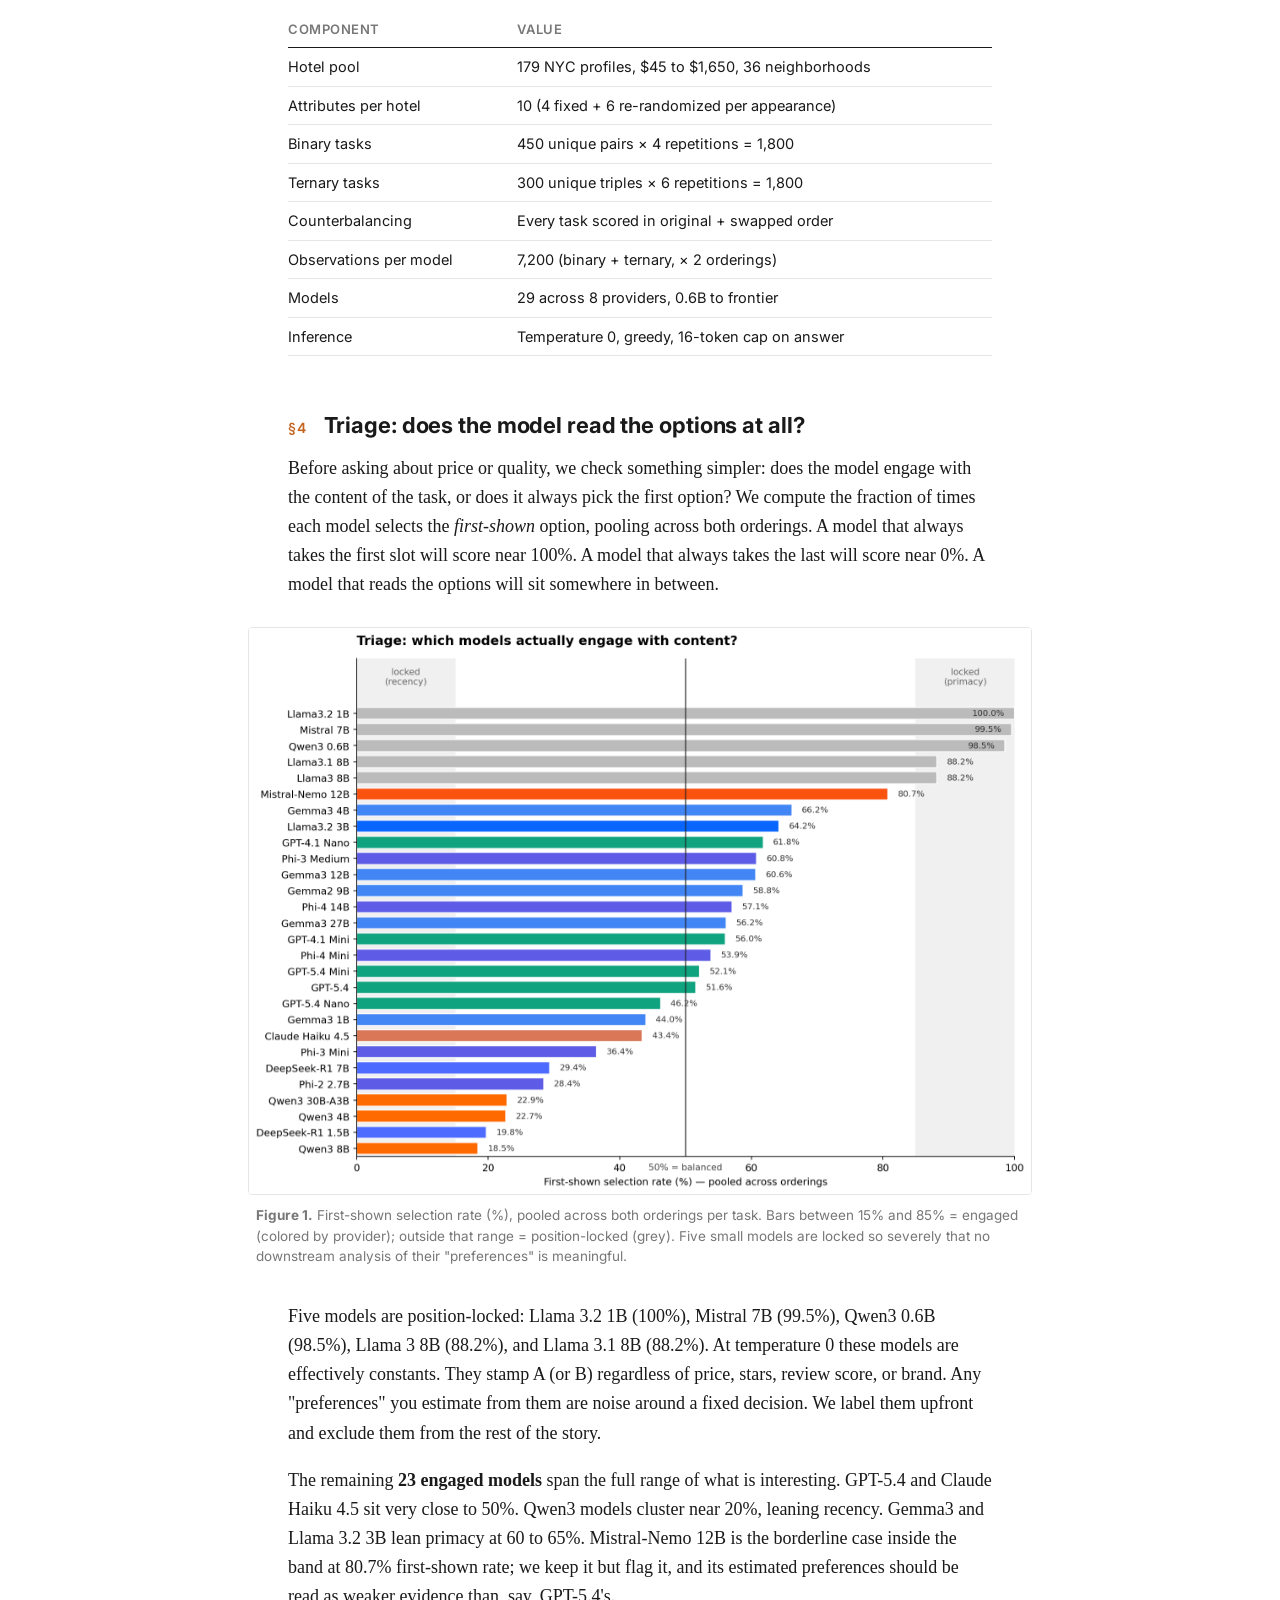
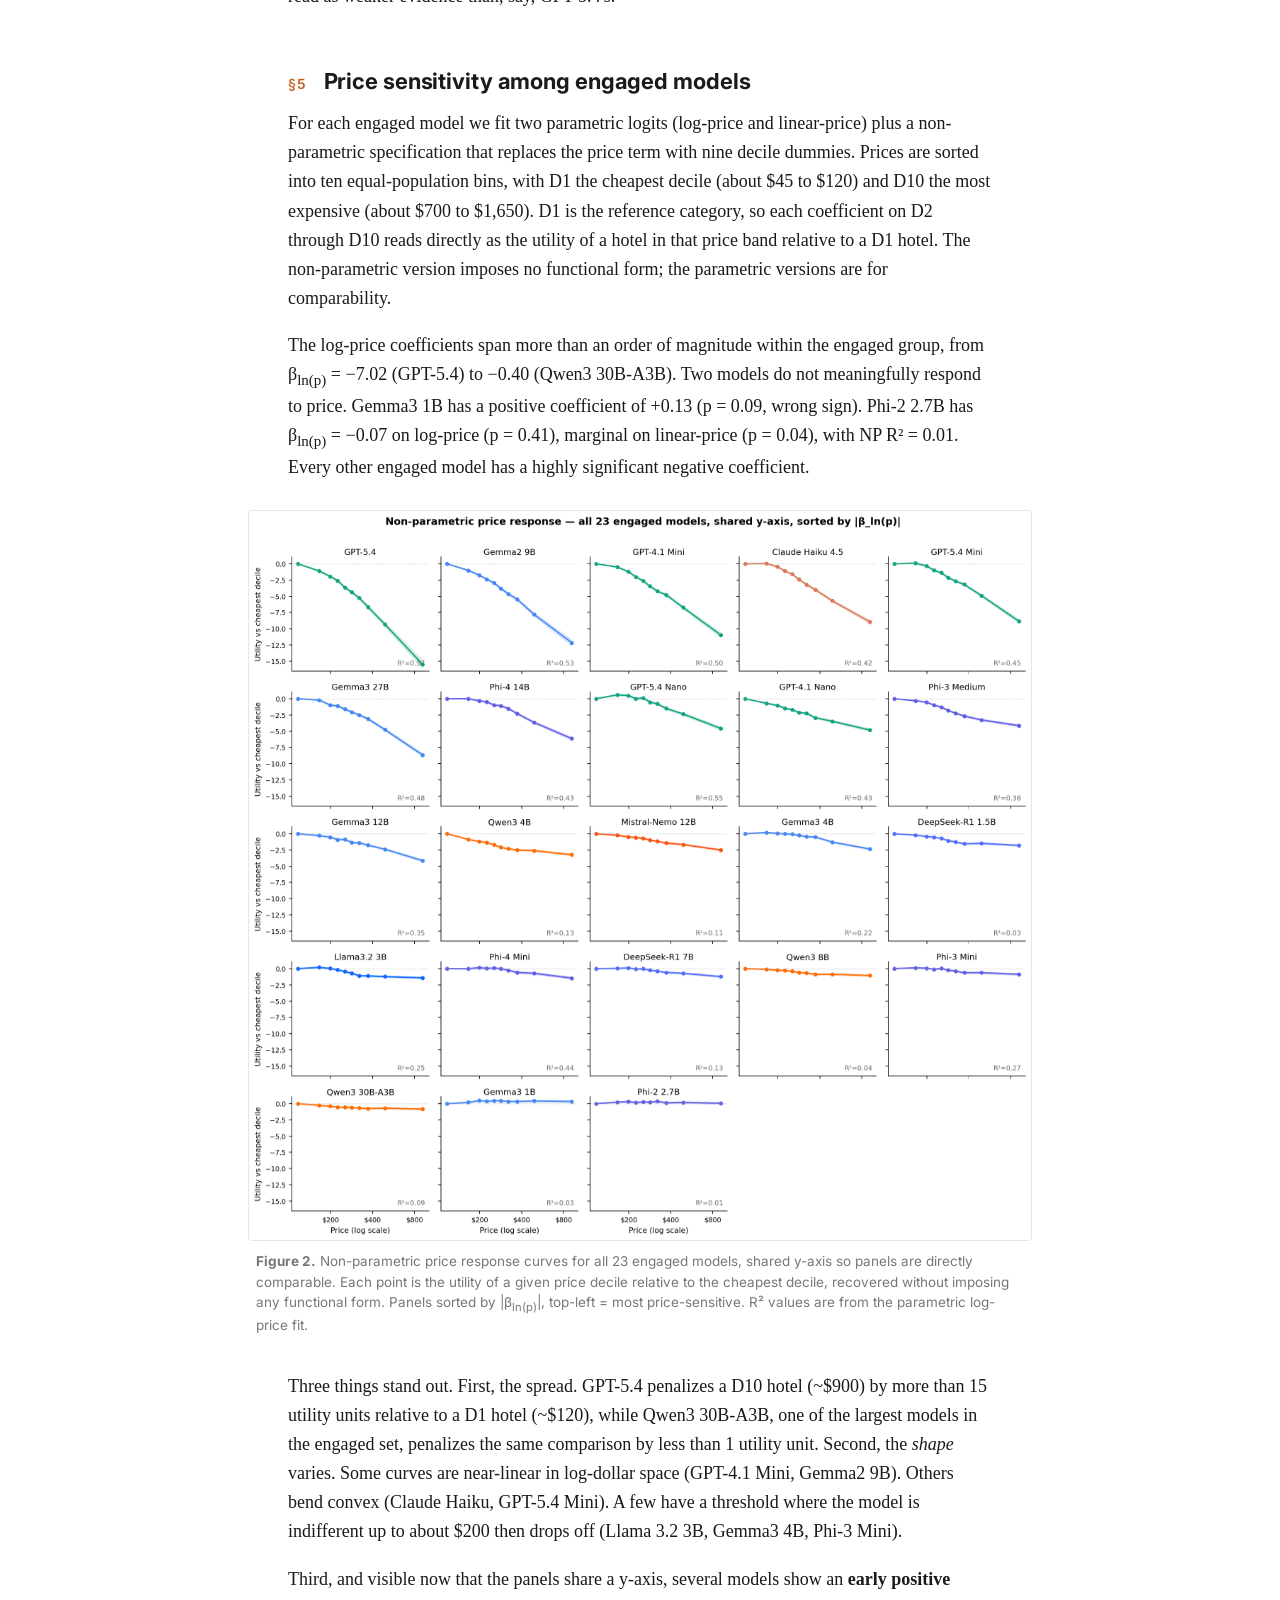
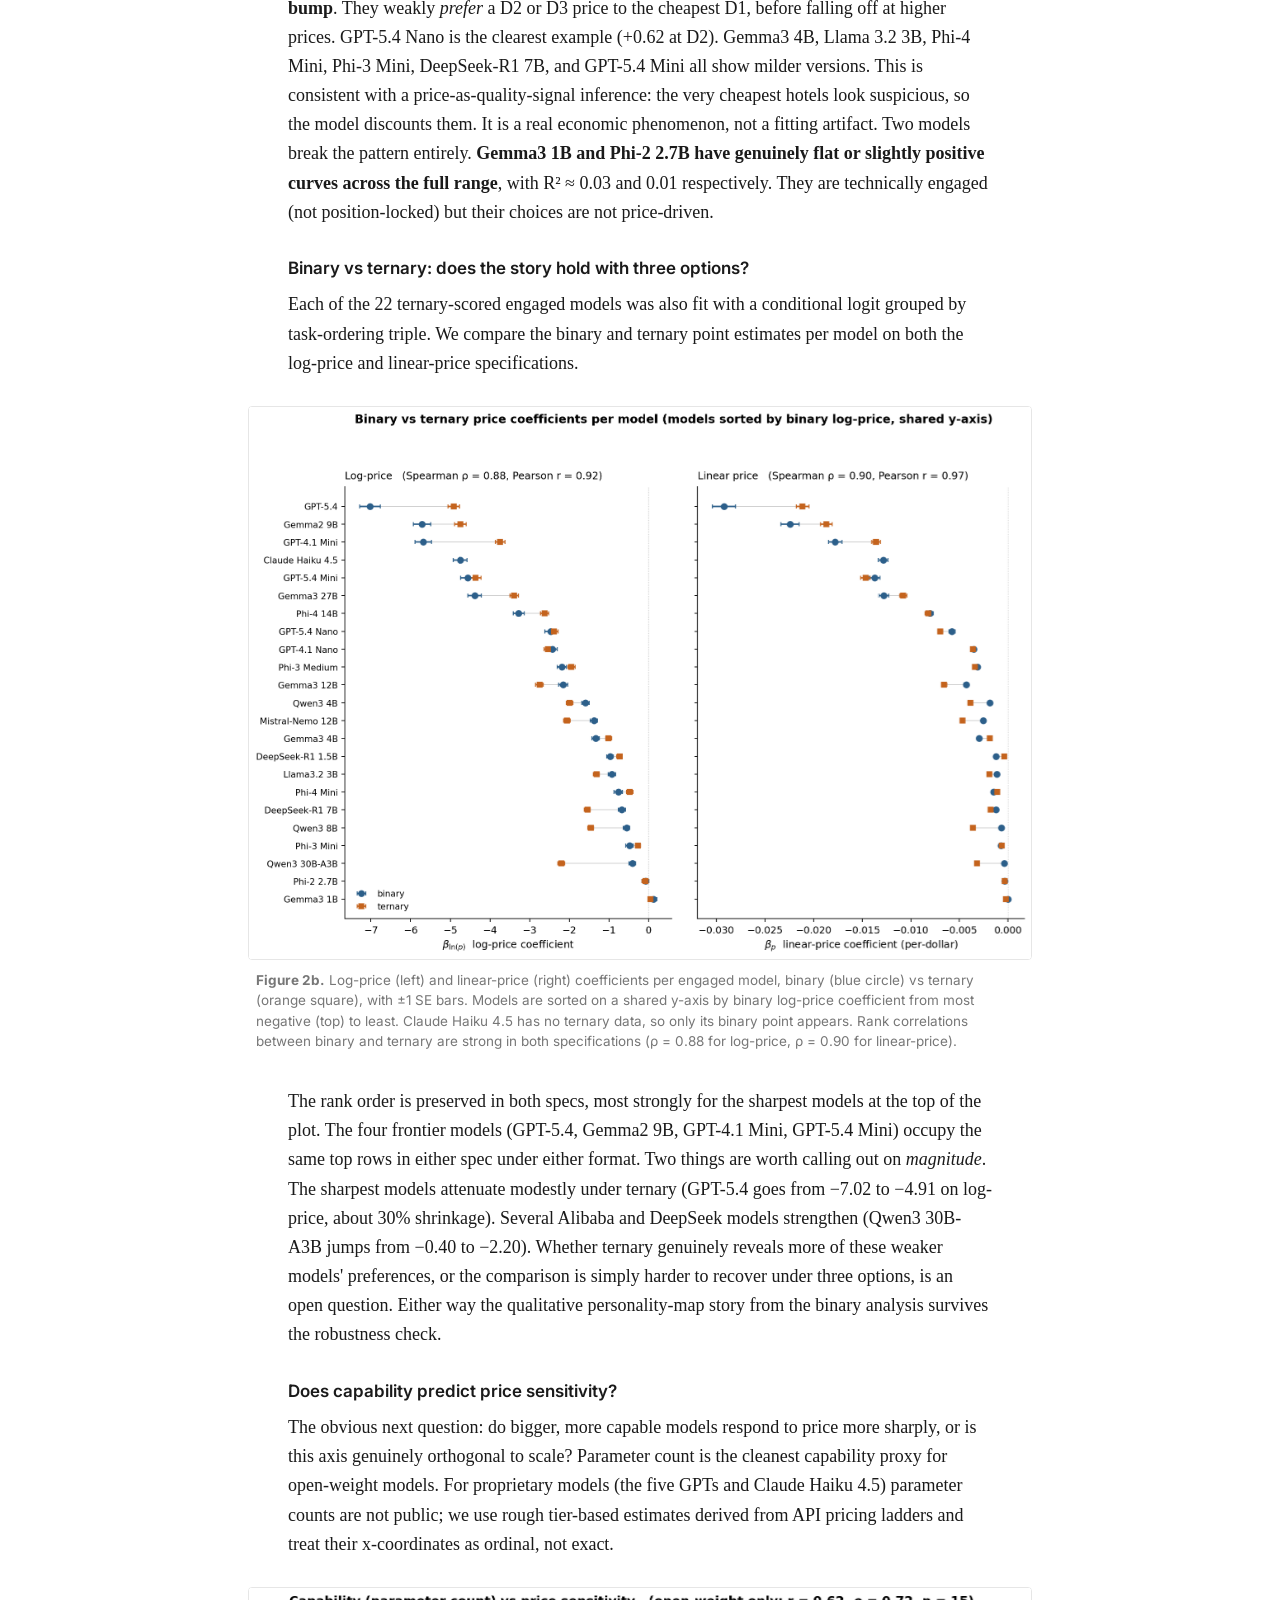
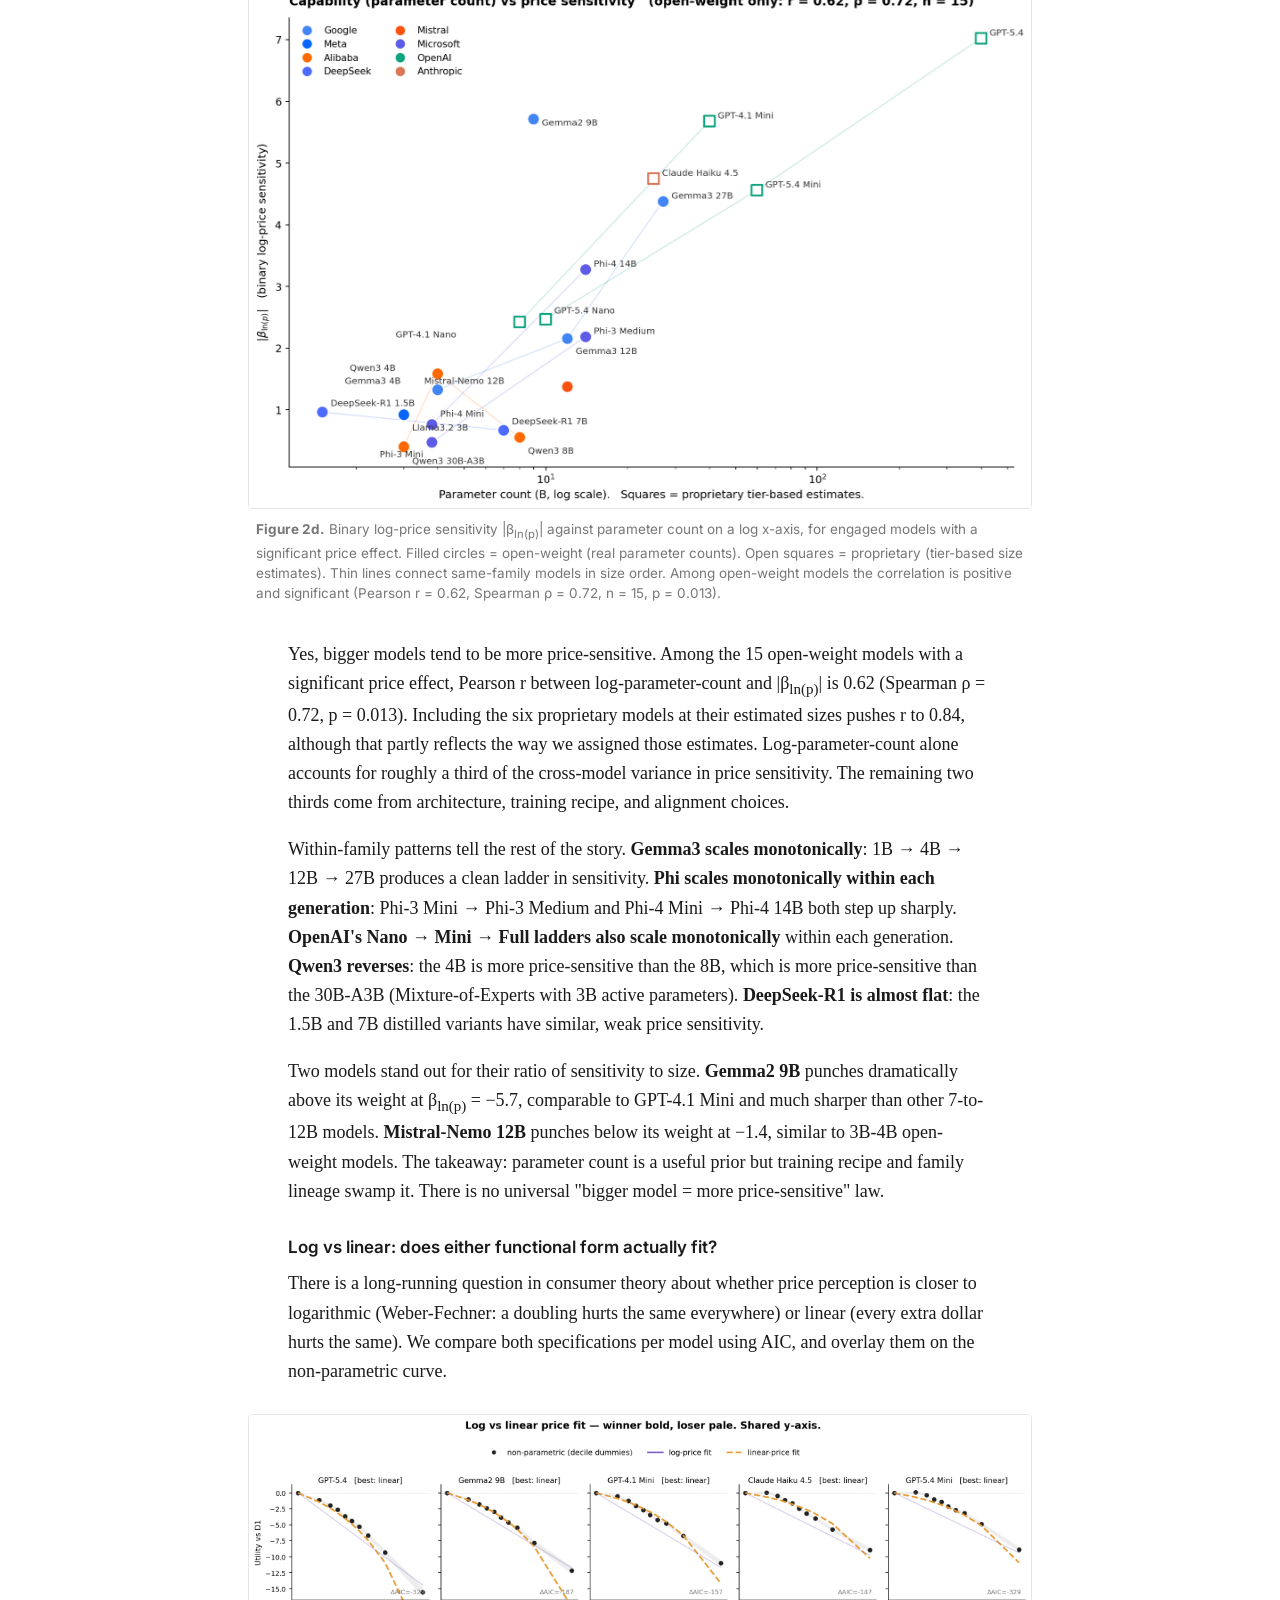
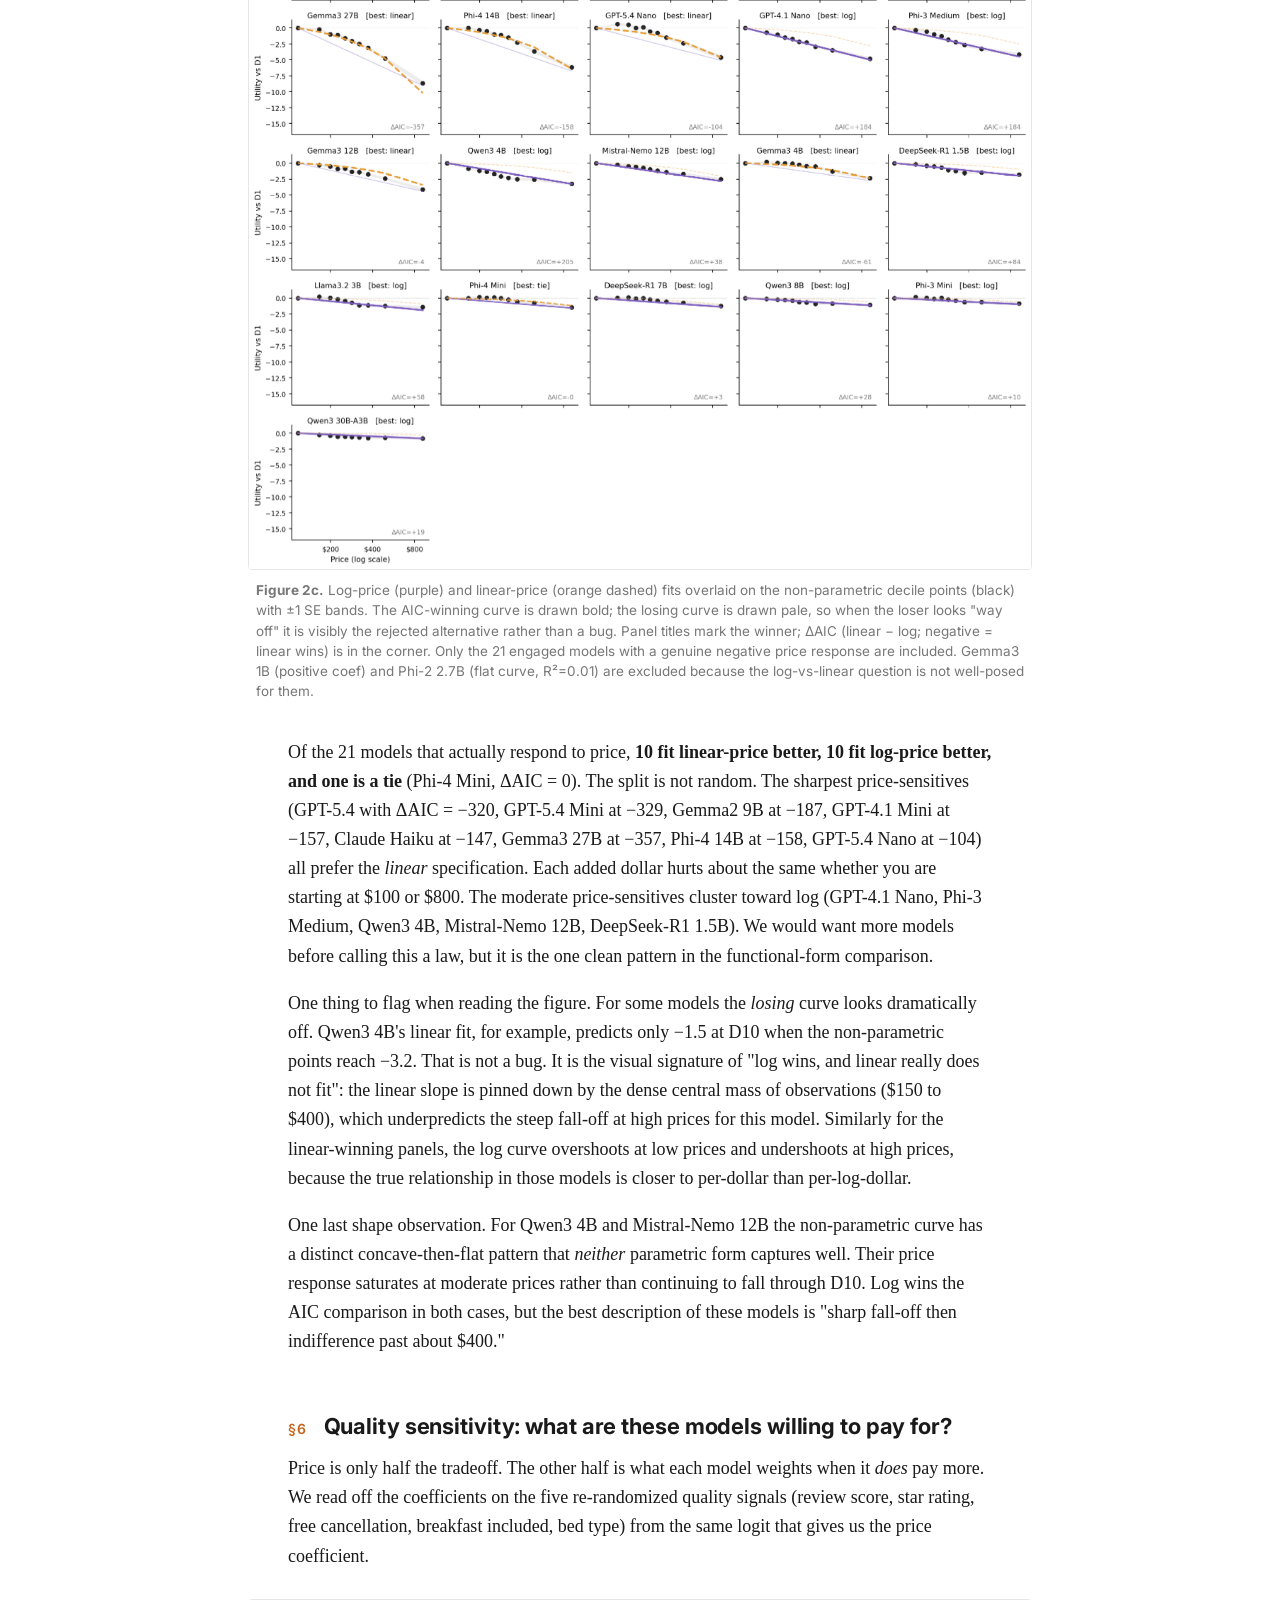
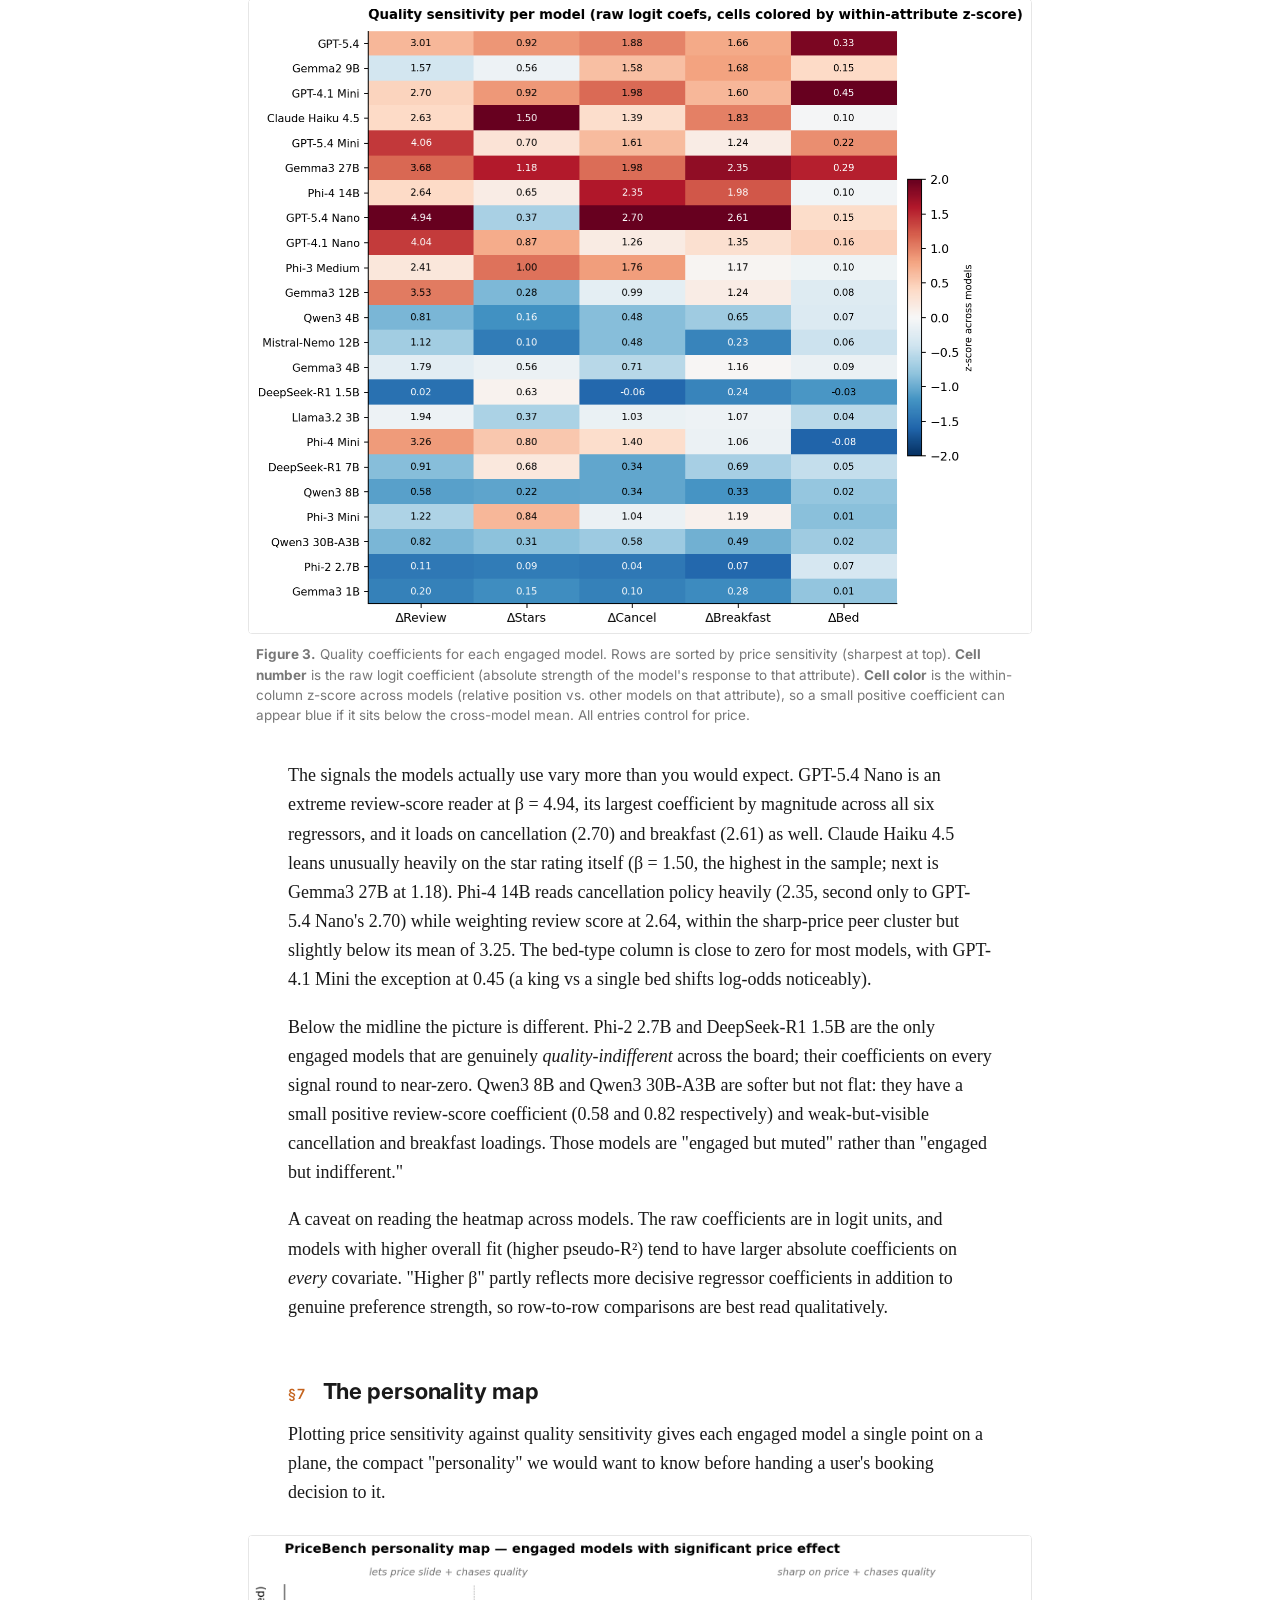
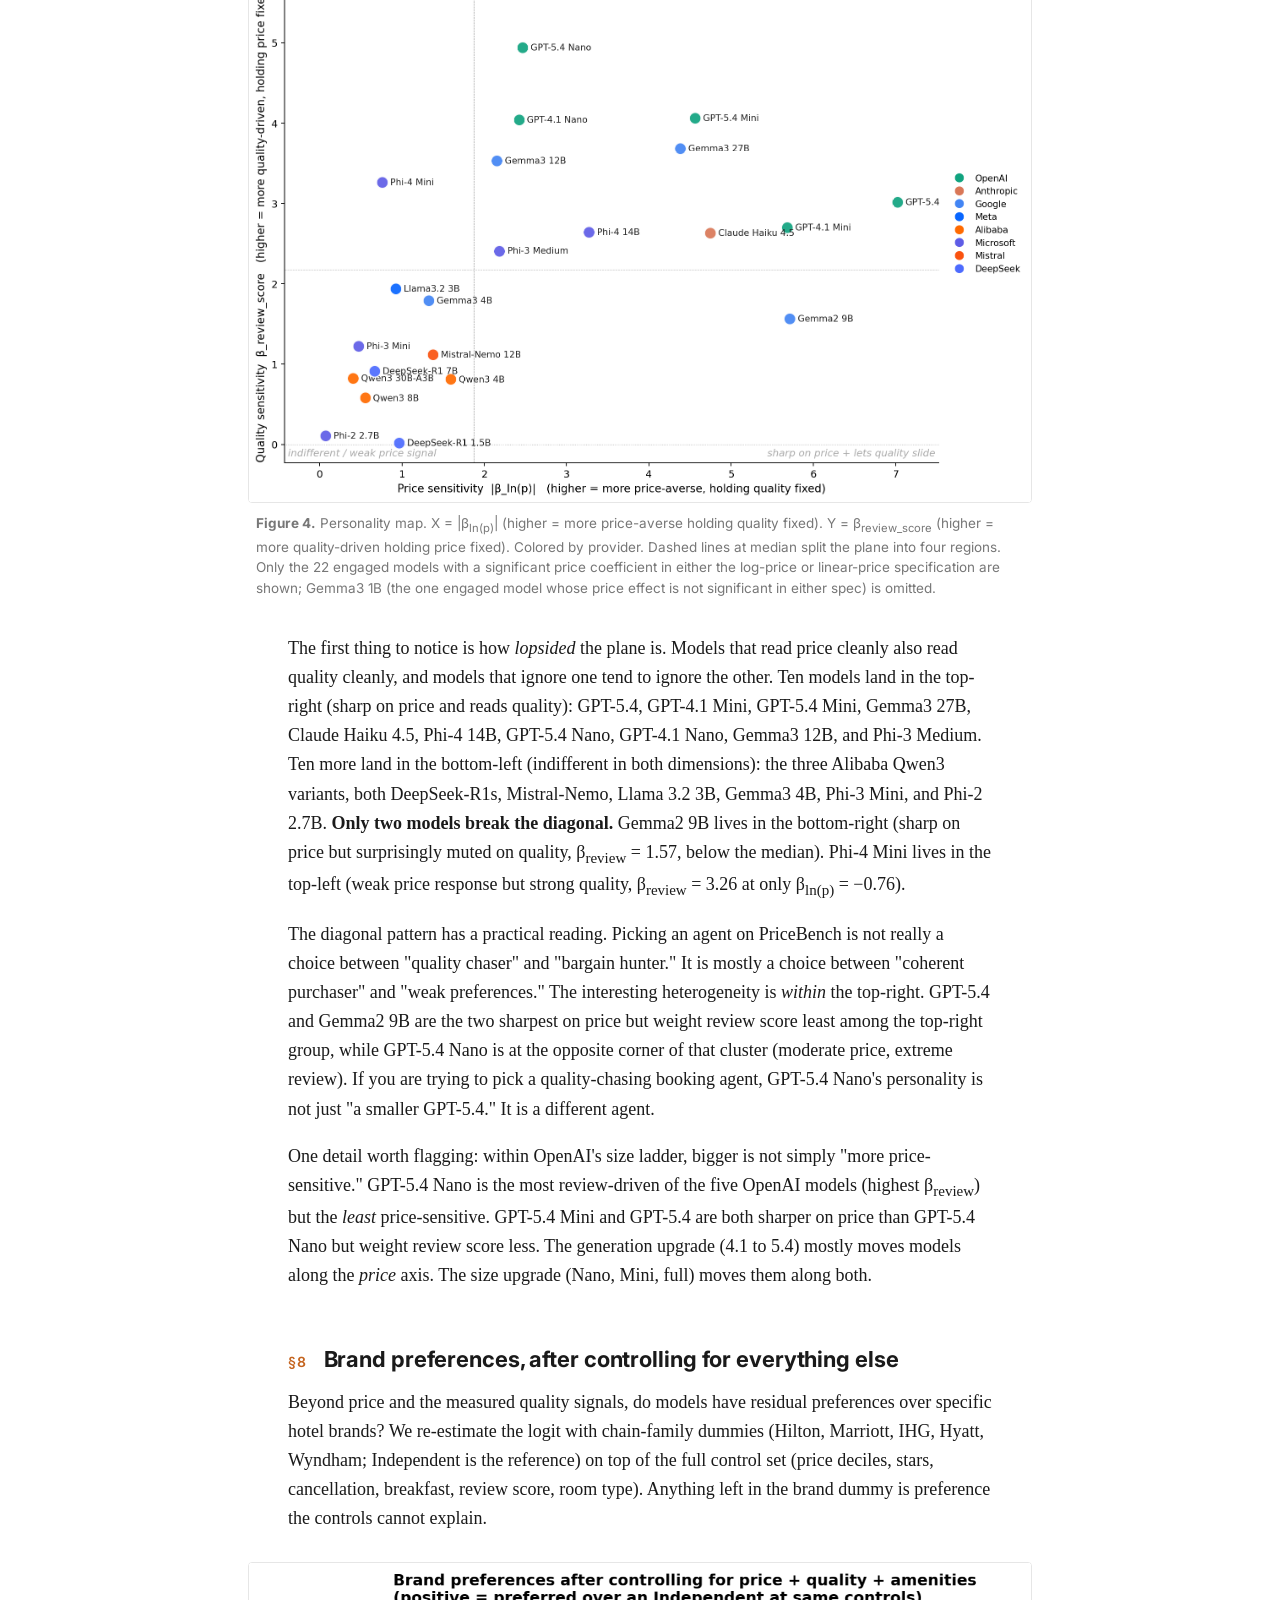
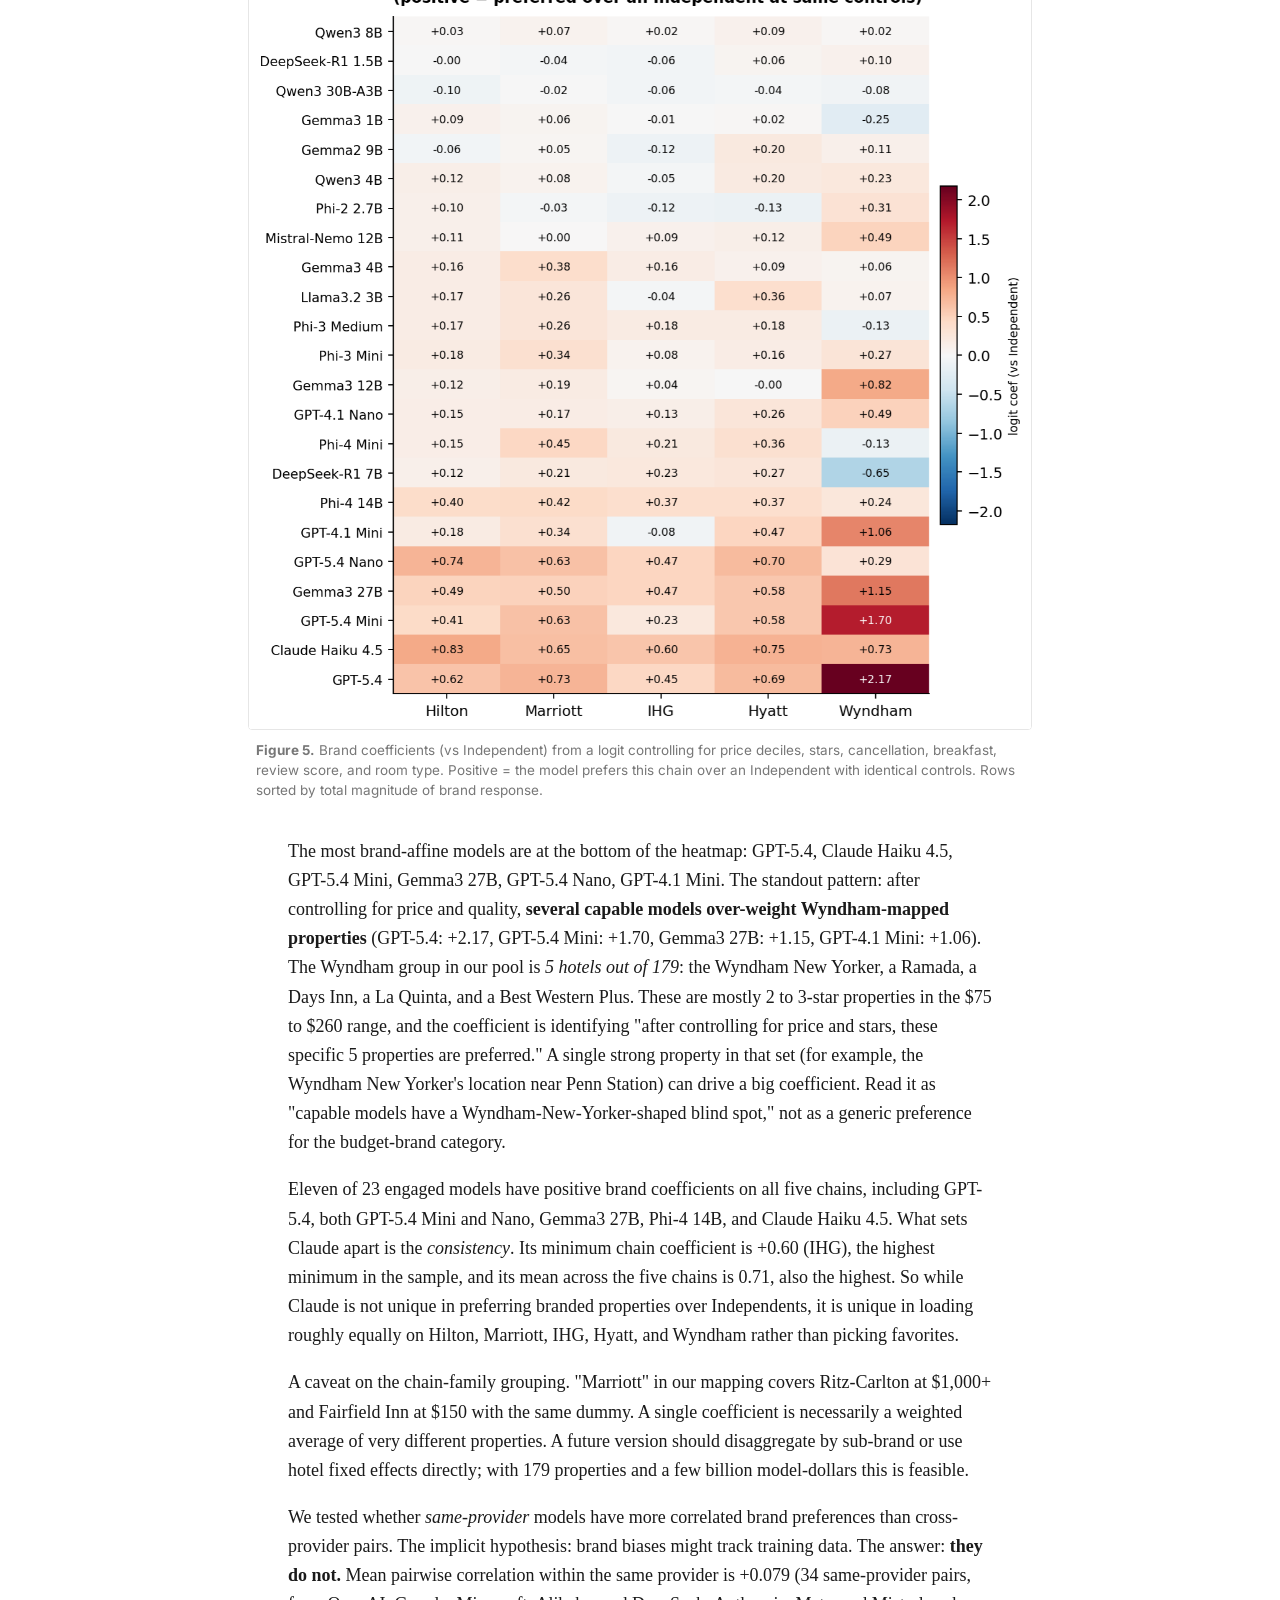
==== commit e73bb3bf: "Clarify identification strategy and Figure 3 dual-encoding" ====
--- a/index.html
+++ b/index.html
@@ -86,7 +86,7 @@
 
 <p>Tasks are presented as Booking.com-style cards in two formats: 1,800 binary and 1,800 ternary choices. Each task is scored twice per model, once in the original position and once with options swapped, so any pure slot bias cancels in the pooled data. That gives <strong>3,600 binary and 3,600 ternary observations per model</strong>, 7,200 total. We run 29 models from 8 providers (OpenAI, Anthropic, Google, Meta, Alibaba, Microsoft, Mistral, DeepSeek) at temperature 0 with greedy decoding. For API models this means temperature=0, top_p=1. It is not strictly equivalent to Ollama's local greedy decoding, but deterministic enough that re-runs reproduce.<sup>1</sup></p>
 
-<p>Identification is clean. For binary tasks we use pair fixed effects so that all fixed hotel attributes drop out, and the price coefficient is identified purely from within-pair random variation in the six re-randomized attributes. Ternary tasks use triple fixed effects (one group per task-ordering pair) the same way. Both are standard conditional-logit estimators (McFadden 1974; Chamberlain 1980).</p>
+<p>Identification works as follows. Each task-ordering presentation is one <strong>group</strong> in the conditional logit: 2 alternatives for a binary task, 3 for a ternary. Coefficients are estimated from variation <em>within</em> each group, i.e., from how the options shown together differ on price, stars, review score, and the other measured attributes. Anything common to all alternatives in a group (the model's overall first-option propensity, any group-level intercept) cancels out of the conditional likelihood. The same hotel pair shown in original and swapped order is treated as two separate groups, so pure ordering bias averages out across the pooled estimate. The estimator is standard conditional logit (McFadden 1974; Chamberlain 1980).</p>
 
 <p class="note"><sup>1</sup> Claude Haiku 4.5 was run only on the binary block in the initial sweep, so ternary results below omit it. Qwen3 1.7B failed to emit parseable choices and is excluded throughout.</p>
 
@@ -182,7 +182,7 @@
 
 <figure>
   <img src="figures/fig_quality_heatmap.png" alt="Heatmap of quality coefficients per model">
-  <figcaption><strong>Figure 3.</strong> Quality coefficients for each engaged model (raw logit coefficients; cells shaded by within-attribute z-score across models). Rows are models sorted by price sensitivity (sharpest at top). Red = the model reads that signal strongly, blue = it barely responds. All entries control for price.</figcaption>
+  <figcaption><strong>Figure 3.</strong> Quality coefficients for each engaged model. Rows are sorted by price sensitivity (sharpest at top). <strong>Cell number</strong> is the raw logit coefficient (absolute strength of the model's response to that attribute). <strong>Cell color</strong> is the within-column z-score across models (relative position vs. other models on that attribute), so a small positive coefficient can appear blue if it sits below the cross-model mean. All entries control for price.</figcaption>
 </figure>
 
 <p>The signals the models actually use vary more than you would expect. GPT-5.4 Nano is an extreme review-score reader at &beta;&nbsp;=&nbsp;4.94, its largest coefficient by magnitude across all six regressors, and it loads on cancellation (2.70) and breakfast (2.61) as well. Claude Haiku 4.5 leans unusually heavily on the star rating itself (&beta;&nbsp;=&nbsp;1.50, the highest in the sample; next is Gemma3 27B at 1.18). Phi-4 14B reads cancellation policy heavily (2.35, second only to GPT-5.4 Nano's 2.70) while weighting review score at 2.64, within the sharp-price peer cluster but slightly below its mean of 3.25. The bed-type column is close to zero for most models, with GPT-4.1 Mini the exception at 0.45 (a king vs a single bed shifts log-odds noticeably).</p>
